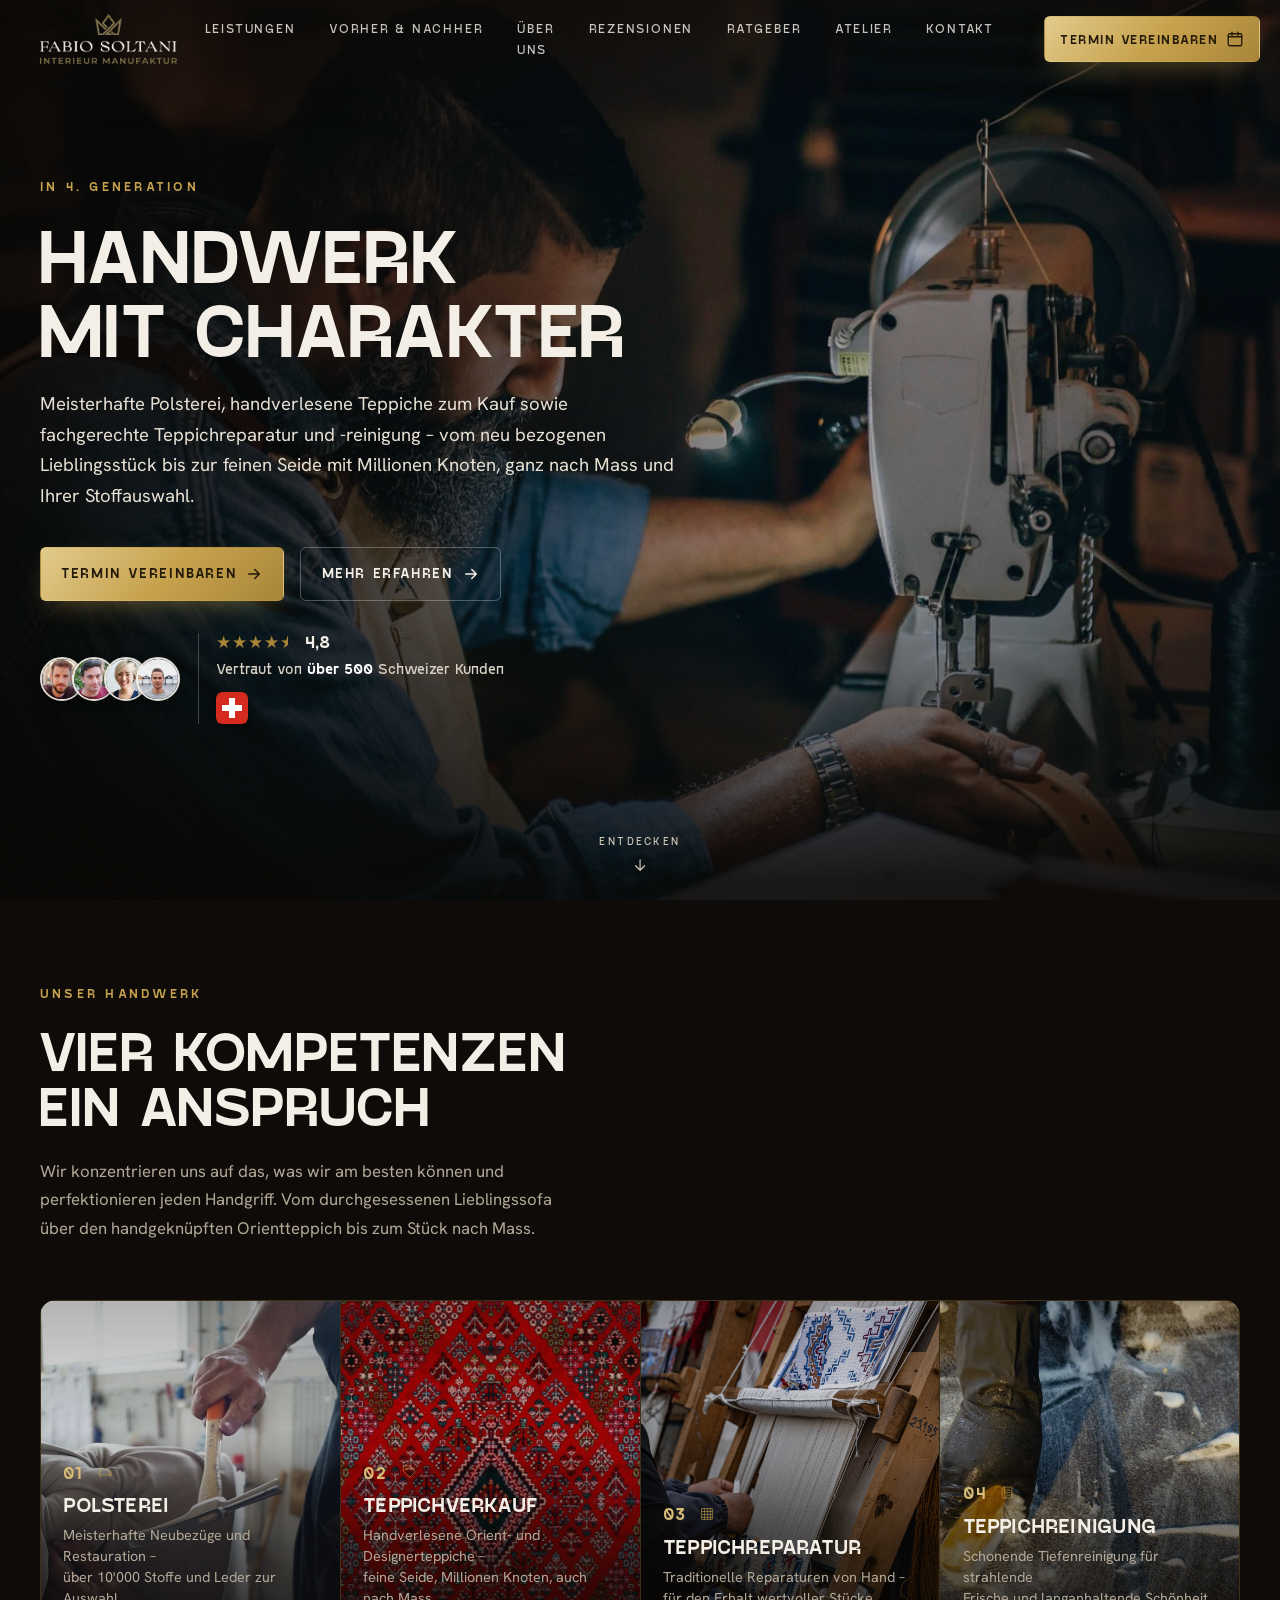
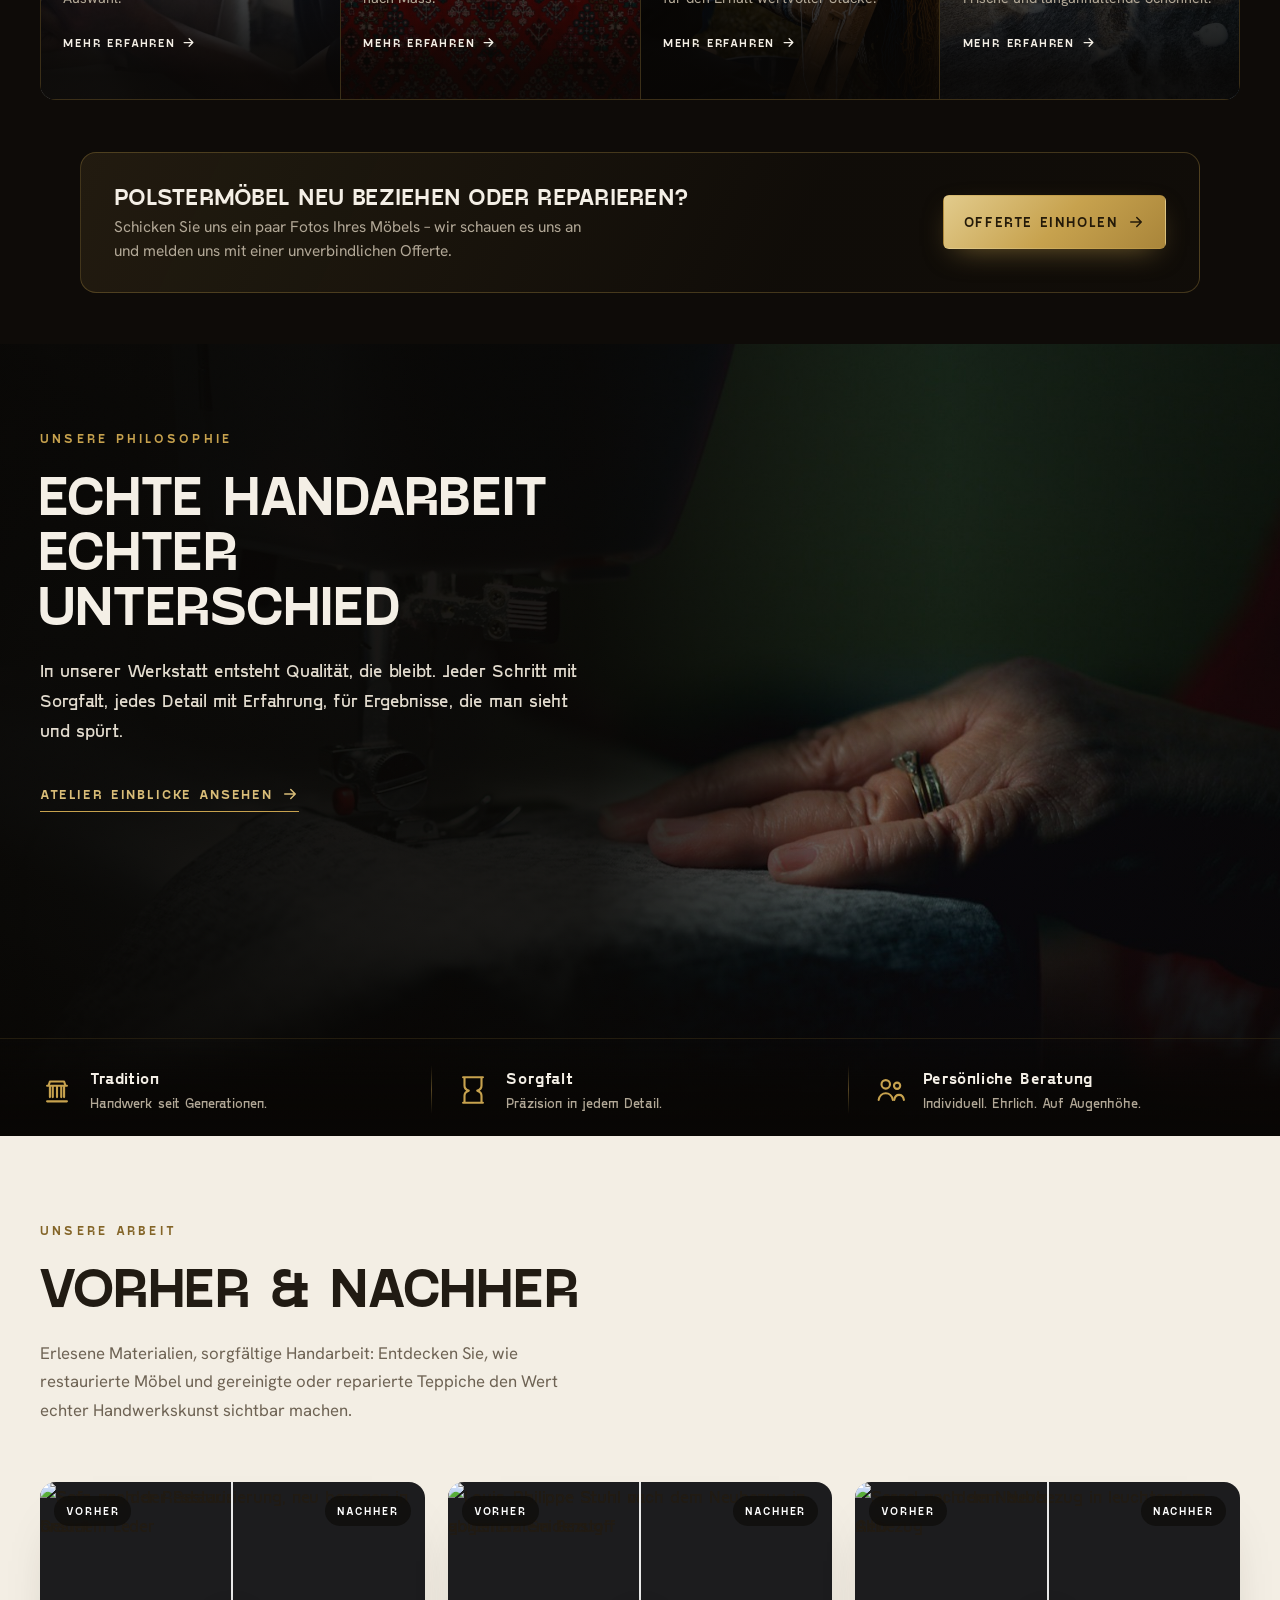
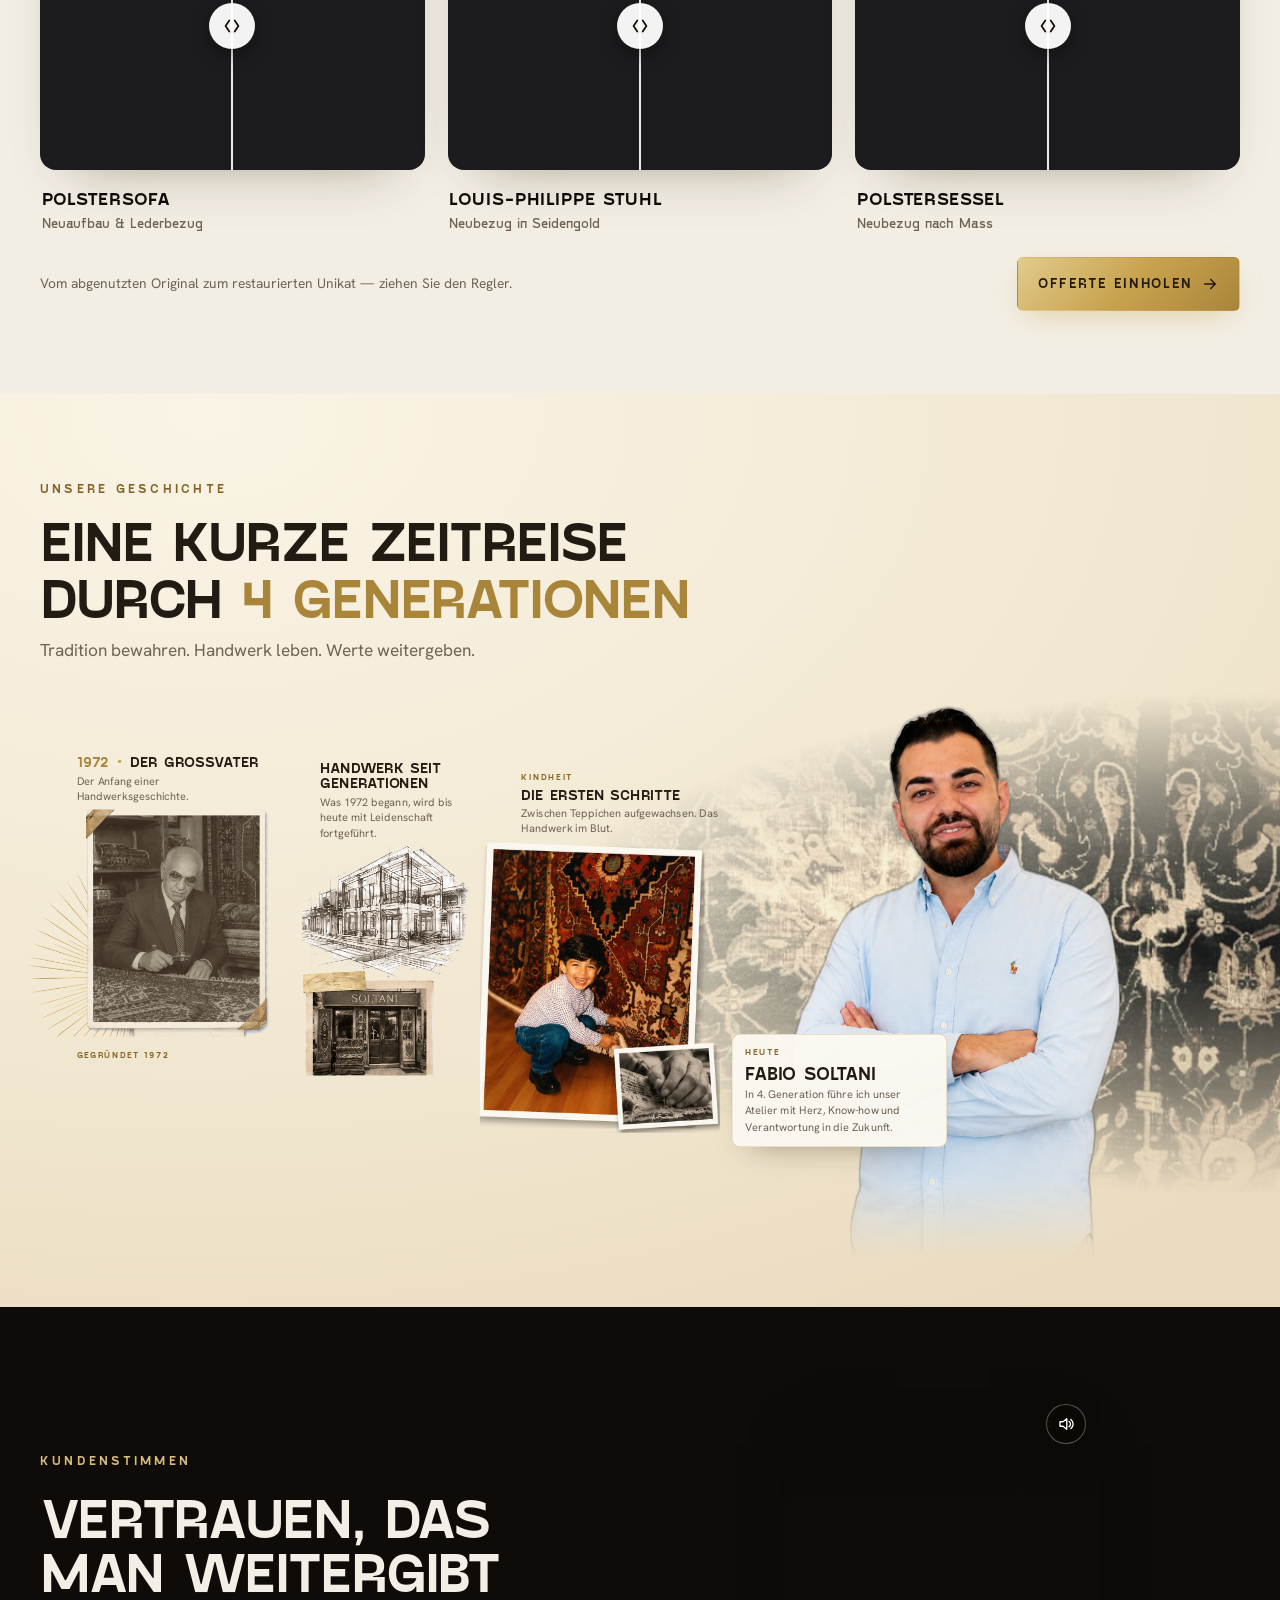
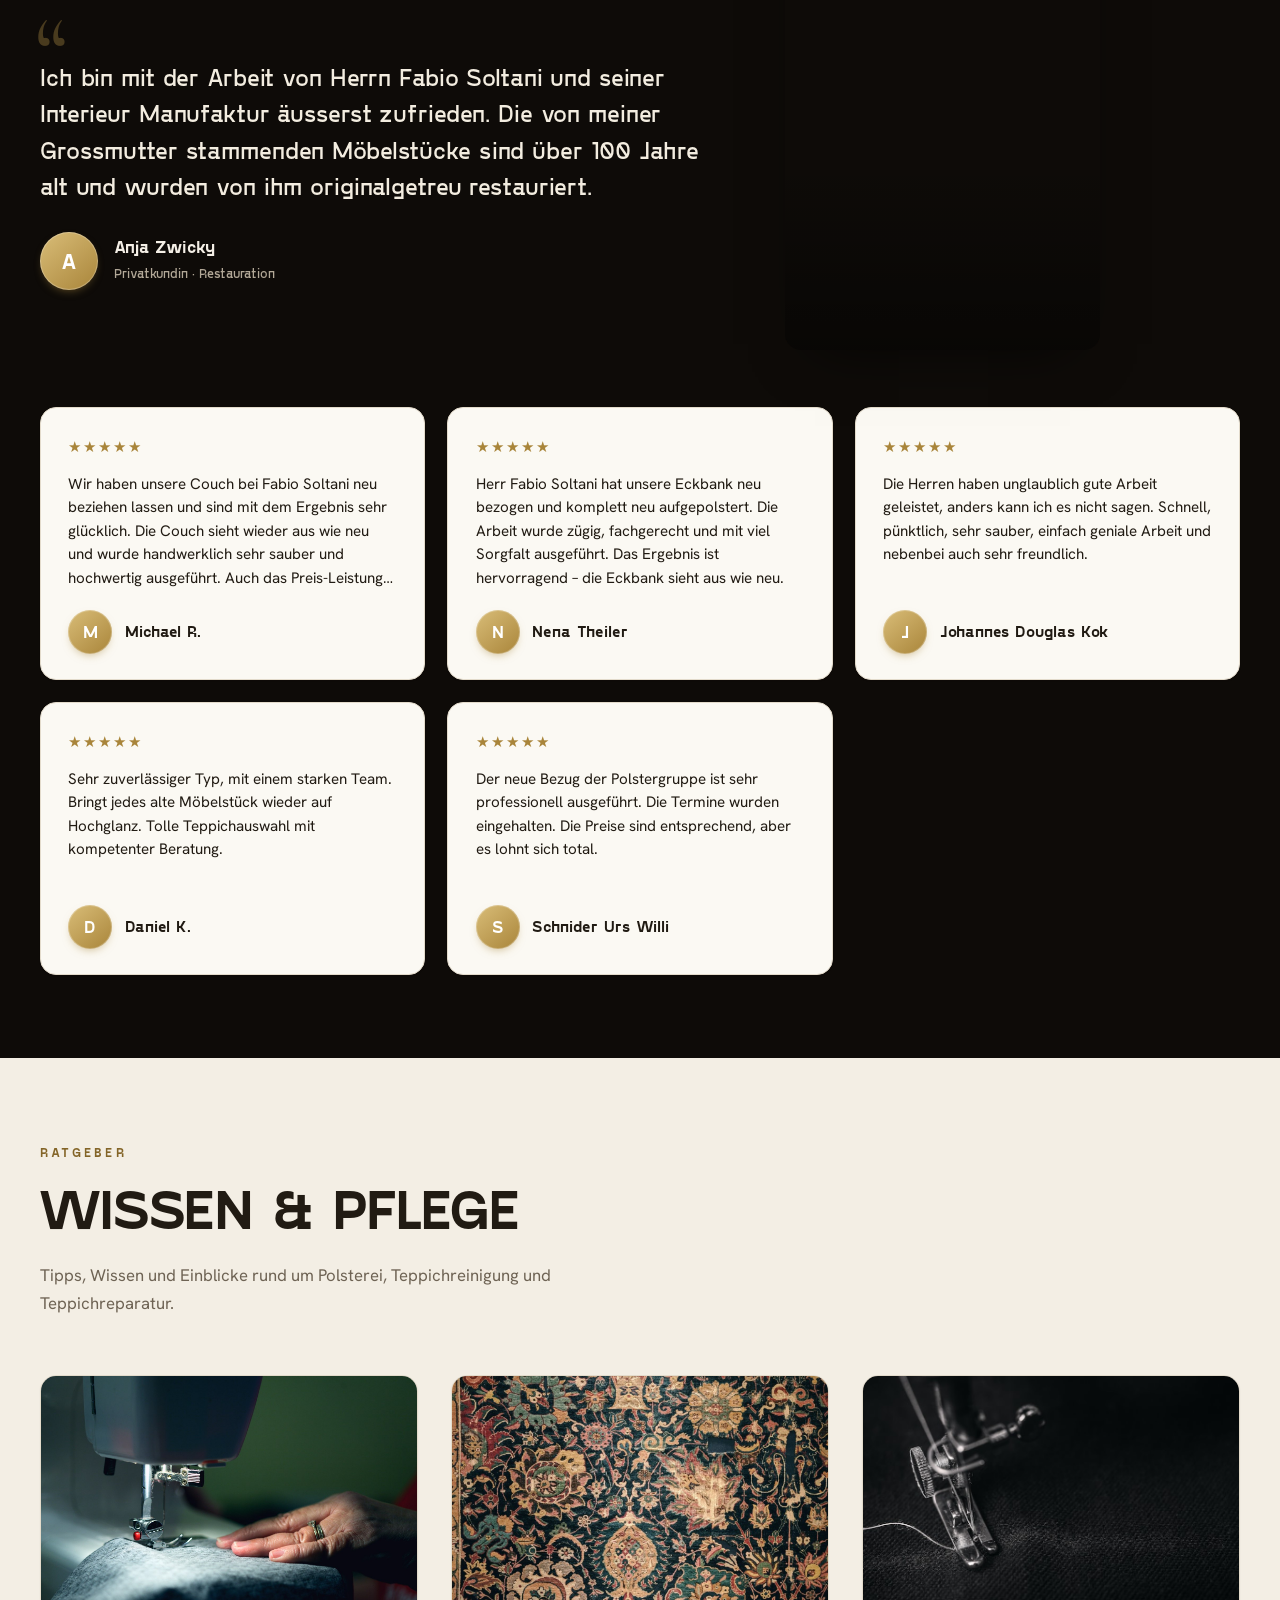
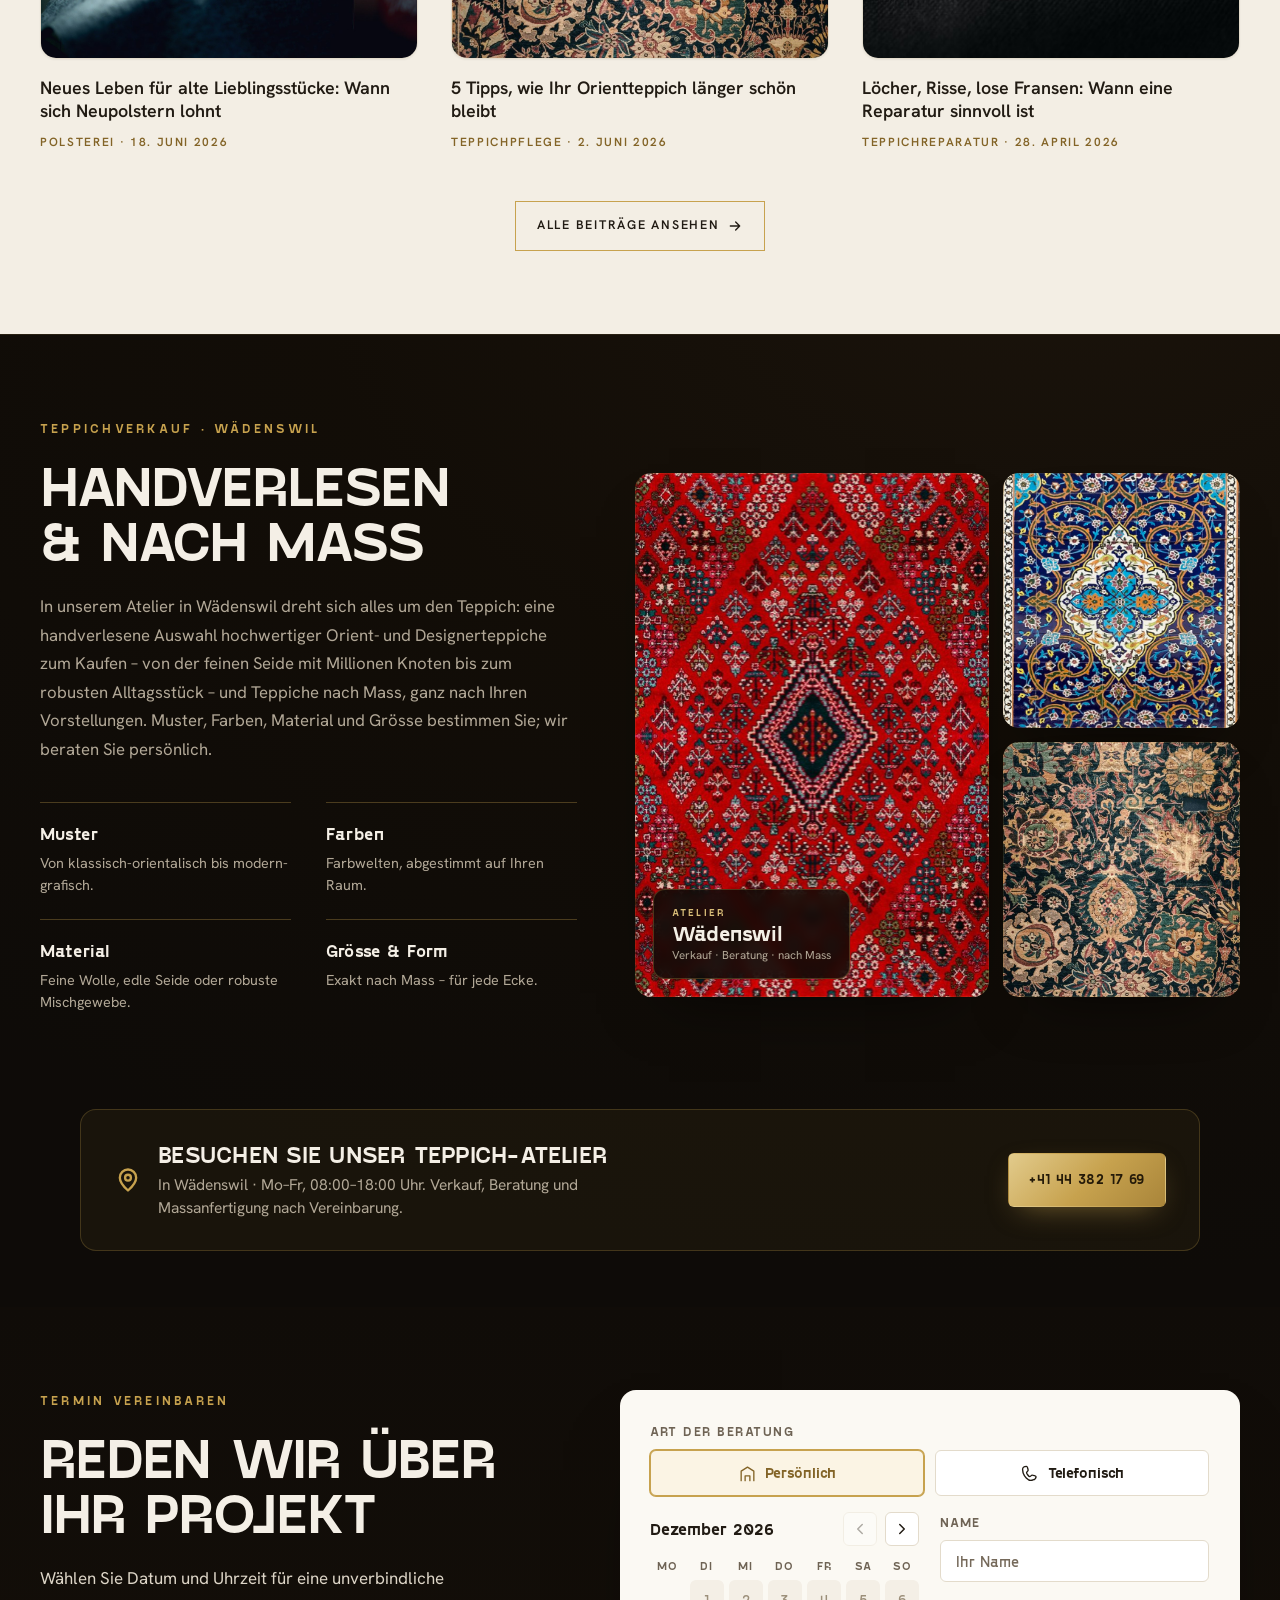
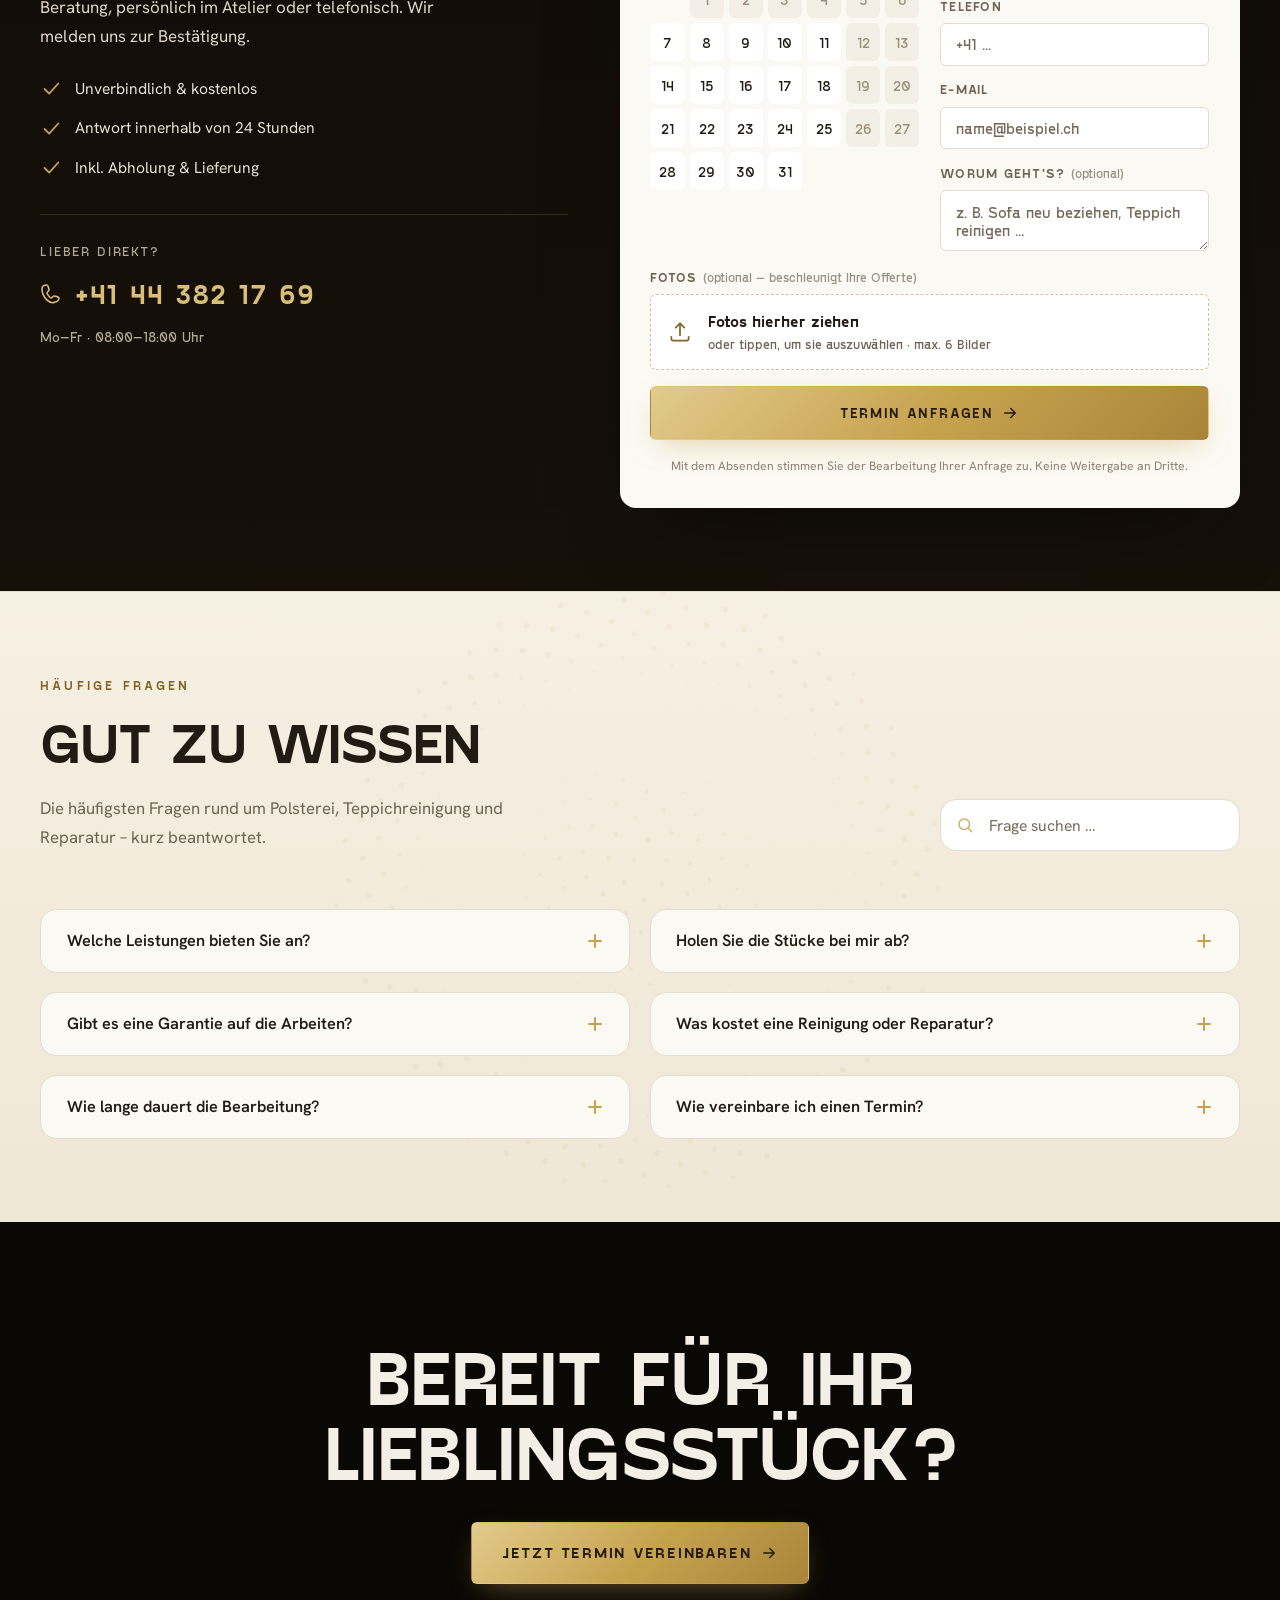
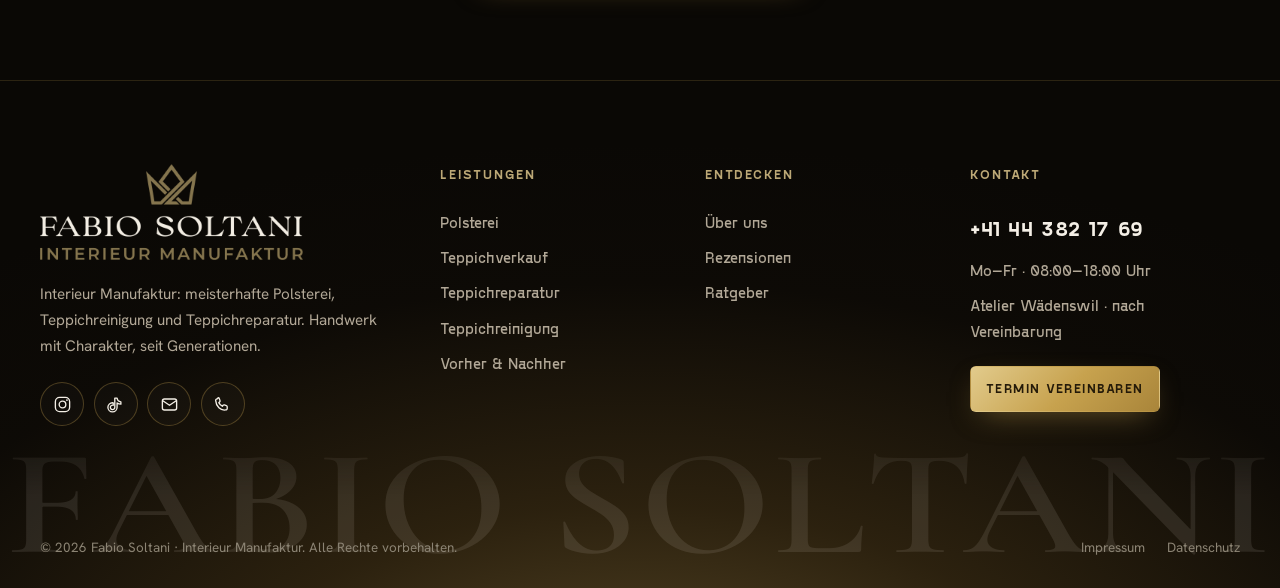
==== index.html @ 079c7f3c "Update index.html" ====
<!doctype html>
<html lang="de">
<head>
<script>document.documentElement.classList.add('js');</script>
<meta charset="utf-8">
<meta name="viewport" content="width=device-width, initial-scale=1">
<title>Fabio Soltani – Polsterei, Teppichreinigung & Teppichreparatur</title>
<meta name="description" content="Fabio Soltani – meisterhaftes Handwerk seit Generationen. Polsterei, Teppichreinigung und Teppichreparatur mit Abhol- & Bringservice und bis zu 10 Jahren Garantie. Jetzt persönliche oder telefonische Beratung vereinbaren.">
<meta name="theme-color" content="#0E0B08">
<!-- TODO: Domain bestätigen, falls nicht fabiosoltani.ch -->
<link rel="canonical" href="https://fabiosoltani.ch/">
<meta name="robots" content="index,follow">

<!-- Open Graph -->
<meta property="og:type" content="website">
<meta property="og:title" content="Fabio Soltani – Handwerk mit Charakter">
<meta property="og:description" content="Polsterei · Teppichreinigung · Teppichreparatur. Persönliche Beratung, Abhol- & Bringservice, bis zu 10 Jahre Garantie.">
<meta property="og:url" content="https://fabiosoltani.ch/">
<meta property="og:locale" content="de_CH">
<meta property="og:image" content="https://fabiosoltani.ch/assets/img/atelier-hero.jpg">
<meta property="og:image:alt" content="Fabio Soltani im Atelier – Polsterei und Teppichhandwerk">
<meta name="twitter:card" content="summary_large_image">
<meta name="twitter:title" content="Fabio Soltani – Handwerk mit Charakter">
<meta name="twitter:description" content="Polsterei · Teppichreinigung · Teppichreparatur. Persönliche Beratung, Abhol- & Bringservice, bis zu 10 Jahre Garantie.">
<meta name="twitter:image" content="https://fabiosoltani.ch/assets/img/atelier-hero.jpg">

<link rel="icon" href="data:image/svg+xml,%3Csvg xmlns='http://www.w3.org/2000/svg' viewBox='0 0 32 32'%3E%3Cpath d='M4 24h24l-2 4H6z' fill='%23C7A24E'/%3E%3Cpath d='M3 8l6 6 7-9 7 9 6-6-3 14H6z' fill='none' stroke='%23C7A24E' stroke-width='2.2' stroke-linejoin='round'/%3E%3C/svg%3E">

<link rel="preload" as="image" href="assets/img/atelier-hero.jpg" fetchpriority="high">
<link rel="preload" as="font" type="font/woff" href="assets/fonts/GoshaSans-Bold.woff" crossorigin>
<link rel="preconnect" href="https://fonts.googleapis.com">
<link rel="preconnect" href="https://fonts.gstatic.com" crossorigin>
<link rel="stylesheet" href="styles.css?v=174">
<link rel="preconnect" href="https://api.fontshare.com" crossorigin>
<link href="https://fonts.googleapis.com/css2?family=Allura&family=Cormorant+Garamond:ital,wght@0,500;0,600;0,700;1,500&family=Hanken+Grotesk:wght@400;500;600;700&display=swap" rel="stylesheet">


<!-- Local SEO (Adresse/Domain vom Inhaber bestätigen) -->
<script type="application/ld+json">
{
  "@context": "https://schema.org",
  "@type": "HomeAndConstructionBusiness",
  "name": "Fabio Soltani – Interieur Manufaktur",
  "description": "Meisterhafte Polsterei, Teppichreinigung und Teppichreparatur. Persönliche Beratung, Abhol- & Bringservice, bis zu 10 Jahre Garantie.",
  "url": "https://fabiosoltani.ch/",
  "telephone": "+41443821769",
  "image": "https://fabiosoltani.ch/assets/img/atelier-hero.jpg",
  "priceRange": "$$",
  "areaServed": "Schweiz",
  "address": {
    "@type": "PostalAddress",
    "addressLocality": "Wädenswil",
    "postalCode": "8820",
    "addressCountry": "CH"
  },
  "openingHoursSpecification": [{
    "@type": "OpeningHoursSpecification",
    "dayOfWeek": ["Monday","Tuesday","Wednesday","Thursday","Friday"],
    "opens": "08:00",
    "closes": "18:00"
  }],
  "sameAs": [
    "https://www.instagram.com/fabiosoltani_interieur/",
    "https://www.tiktok.com/@fabiosoltani_inte"
  ]
}
</script>
</head>
<body>

<a class="skip-link" href="#leistungen">Zum Inhalt springen</a>

<!-- ================= HEADER ================= -->
<header class="site-header" id="top">
  <div class="container header-inner">
    <a class="brand" href="#top">
      <img class="brand-logo" src="assets/img/logo-light.png" alt="Fabio Soltani – Interieur Manufaktur" width="280" height="102">
    </a>

    <nav class="main-nav" aria-label="Hauptnavigation">
      <a href="#leistungen">Leistungen</a>
      <a href="#vergleich">Vorher&nbsp;&amp;&nbsp;Nachher</a>
      <a href="#geschichte">Über uns</a>
      <a href="#rezensionen">Rezensionen</a>
      <a href="#ratgeber">Ratgeber</a>
      <a href="#atelier">Atelier</a>
      <a href="#kontakt">Kontakt</a>
    </nav>

    <div class="header-actions">
      <a class="btn btn-gold btn-sm header-cta" href="#termin">
        Termin vereinbaren
        <svg viewBox="0 0 24 24" aria-hidden="true" class="ico-cal"><rect x="3" y="5" width="18" height="16" rx="2"/><path d="M3 9h18M8 3v4M16 3v4"/></svg>
      </a>
      <button class="nav-toggle" aria-label="Menü öffnen" aria-expanded="false" aria-controls="mobile-menu">
        <span></span><span></span><span></span>
      </button>
    </div>
  </div>
</header>

<!-- Mobile menu -->
<div class="mobile-menu" id="mobile-menu" hidden>
  <nav aria-label="Mobile Navigation">
    <a href="#leistungen">Leistungen</a>
    <a href="#vergleich">Vorher &amp; Nachher</a>
    <a href="#geschichte">Über uns</a>
    <a href="#rezensionen">Rezensionen</a>
    <a href="#ratgeber">Ratgeber</a>
    <a href="#atelier">Atelier · Teppichverkauf</a>
    <a href="#kontakt">Kontakt</a>
    <a class="btn btn-gold" href="#termin">Termin vereinbaren</a>
    <a class="mobile-call" href="tel:+41443821769">Oder anrufen: +41&nbsp;44&nbsp;382&nbsp;17&nbsp;69</a>
  </nav>
</div>

<main>

<!-- ================= HERO ================= -->
<section class="hero" id="start">
  <div class="media" data-media>
    <div class="media-fallback" style="background-image:url('assets/img/atelier-hero.jpg')"></div>
    <video class="media-video" data-video-key="hero" autoplay muted loop playsinline preload="none" poster="assets/img/atelier-hero.jpg" aria-hidden="true"></video>
    <div class="media-scrim hero-scrim"></div>
    <div class="media-grain"></div>
  </div>

  <div class="container hero-inner">
    <div class="hero-copy">
      <p class="eyebrow">In 4. Generation</p>
      <h1 class="display hero-title">Handwerk<br>mit Charakter</h1>
      <p class="hero-lead">
        Meisterhafte Polsterei, handverlesene Teppiche zum Kauf sowie fachgerechte
        Teppichreparatur und -reinigung – vom neu bezogenen Lieblingsstück bis zur
        feinen Seide mit Millionen Knoten, ganz nach Mass und Ihrer Stoffauswahl.
      </p>
      <div class="hero-cta">
        <a class="btn btn-gold" href="#termin">Termin vereinbaren
          <svg viewBox="0 0 24 24" class="ico-arrow" aria-hidden="true"><path d="M5 12h14M13 6l6 6-6 6"/></svg>
        </a>
        <a class="btn btn-ghost" href="#leistungen">Mehr erfahren
          <svg viewBox="0 0 24 24" class="ico-arrow" aria-hidden="true"><path d="M5 12h14M13 6l6 6-6 6"/></svg>
        </a>
      </div>

      <div class="hero-proof">
        <div class="proof-avatars">
          <img src="assets/img/av1.jpg" alt="" width="44" height="44">
          <img src="assets/img/av5.jpg" alt="" width="44" height="44">
          <img src="assets/img/av2.jpg" alt="" width="44" height="44">
          <img src="assets/img/av3.jpg" alt="" width="44" height="44">
        </div>
        <span class="proof-div" aria-hidden="true"></span>
        <div class="proof-text">
          <div class="proof-stars" aria-label="Bewertung 4,8 von 5,0"><span class="starbar" aria-hidden="true">★★★★★</span> <strong>4,8</strong></div>
          <p class="proof-sub">Vertraut von <strong>über 500</strong> Schweizer Kunden</p>
          <svg class="swiss-cross" viewBox="0 0 32 32" role="img" aria-label="Swiss Quality"><rect width="32" height="32" rx="6" fill="#D52B1E"/><path fill="#fff" d="M13 6h6v7h7v6h-7v7h-6v-7H6v-6h7z"/></svg>
        </div>
      </div>
    </div>

  </div>

  <a class="hero-scroll" href="#leistungen" aria-label="Weiter scrollen">
    <span>Entdecken</span>
    <svg viewBox="0 0 24 24" aria-hidden="true"><path d="M12 5v14M6 13l6 6 6-6"/></svg>
  </a>
</section>

<!-- ================= LEISTUNGEN ================= -->
<section class="section-dark svc" id="leistungen">
  <div class="container svc-head reveal">
    <p class="eyebrow">Unser Handwerk</p>
    <h2 class="display heading-light">Vier Kompetenzen<br>Ein Anspruch</h2>
    <p class="section-intro">
      Wir konzentrieren uns auf das, was wir am besten können und perfektionieren
      jeden Handgriff. Vom durchgesessenen Lieblingssofa über den handgeknüpften
      Orientteppich bis zum Stück nach Mass.
    </p>
  </div>

  <!-- data-clip = kurze Vorschau, wird erst beim Hover geladen -->
  <div class="svc-row">
    <a class="svc-card reveal" href="#vergleich" data-clip="https://d2ol7oe51mr4n9.cloudfront.net/user_3GmVWMu8qfChuhpbZAAwbcBzJN9/8afaf9c8-1174-410d-bbe1-9dca5c4788d2.mp4">
      <div class="svc-media">
        <img src="assets/img/work-polsterei.jpg" alt="Polsterer bei der Arbeit an einem Sofa" loading="lazy" decoding="async">
        <span class="svc-scrim" aria-hidden="true"></span>
      </div>
      <div class="svc-preview" aria-hidden="true">
        <span class="svc-pv-label">Vorschau</span>
        <span class="svc-pv-time">0:00</span>
      </div>
      <div class="svc-body">
        <p class="svc-kicker"><span class="svc-num">01</span>
          <svg class="svc-ico" viewBox="0 0 48 48" aria-hidden="true"><path d="M12 22c0-3 1-5 4-5h16c3 0 4 2 4 5v9H12z"/><path d="M12 22c-2.4 0-4 1.6-4 4v4h4M36 22c2.4 0 4 1.6 4 4v4h-4M13 31v4M35 31v4"/></svg>
        </p>
        <h3 class="svc-title">Polsterei</h3>
        <p class="svc-text">Meisterhafte Neubezüge und Restauration –<br>über 10'000 Stoffe und Leder zur Auswahl.</p>
        <span class="svc-more">Mehr erfahren
          <svg viewBox="0 0 24 24" class="ico-arrow" aria-hidden="true"><path d="M5 12h14M13 6l6 6-6 6"/></svg></span>
        <span class="svc-bar" aria-hidden="true"><i></i></span>
      </div>
    </a>

    <a class="svc-card reveal" href="#atelier" data-clip="https://d2ol7oe51mr4n9.cloudfront.net/user_3GmVWMu8qfChuhpbZAAwbcBzJN9/f9d6b893-99cd-429a-9a6b-b5003ed1e0fa.mp4">
      <div class="svc-media">
        <img src="assets/img/rug-red.jpg" alt="Handgeknüpfter Orientteppich im Atelier" loading="lazy" decoding="async">
        <span class="svc-scrim" aria-hidden="true"></span>
      </div>
      <div class="svc-preview" aria-hidden="true">
        <span class="svc-pv-label">Vorschau</span>
        <span class="svc-pv-time">0:00</span>
      </div>
      <div class="svc-body">
        <p class="svc-kicker"><span class="svc-num">02</span>
          <svg class="svc-ico" viewBox="0 0 48 48" aria-hidden="true"><path d="M26 9H15a2 2 0 0 0-2 2v11l15 15 13-13z"/><circle cx="20" cy="17" r="2.2"/></svg>
        </p>
        <h3 class="svc-title">Teppichverkauf</h3>
        <p class="svc-text">Handverlesene Orient- und Designerteppiche –<br>feine Seide, Millionen Knoten, auch nach Mass.</p>
        <span class="svc-more">Mehr erfahren
          <svg viewBox="0 0 24 24" class="ico-arrow" aria-hidden="true"><path d="M5 12h14M13 6l6 6-6 6"/></svg></span>
        <span class="svc-bar" aria-hidden="true"><i></i></span>
      </div>
    </a>

    <a class="svc-card reveal" href="#vergleich" data-clip="https://d2ol7oe51mr4n9.cloudfront.net/user_3GmVWMu8qfChuhpbZAAwbcBzJN9/ec5f5f03-40bf-4d19-b943-329ae37bec58.mp4">
      <div class="svc-media">
        <img src="assets/img/work-reparatur.jpg" alt="Handarbeit an einem Teppich auf dem Webstuhl" loading="lazy" decoding="async">
        <span class="svc-scrim" aria-hidden="true"></span>
      </div>
      <div class="svc-preview" aria-hidden="true">
        <span class="svc-pv-label">Vorschau</span>
        <span class="svc-pv-time">0:00</span>
      </div>
      <div class="svc-body">
        <p class="svc-kicker"><span class="svc-num">03</span>
          <svg class="svc-ico" viewBox="0 0 48 48" aria-hidden="true"><rect x="11" y="11" width="26" height="26" rx="1"/><path d="M11 18h26M11 25h26M11 32h26M18 11v26M25 11v26M32 11v26"/></svg>
        </p>
        <h3 class="svc-title">Teppichreparatur</h3>
        <p class="svc-text">Traditionelle Reparaturen von Hand –<br>für den Erhalt wertvoller Stücke.</p>
        <span class="svc-more">Mehr erfahren
          <svg viewBox="0 0 24 24" class="ico-arrow" aria-hidden="true"><path d="M5 12h14M13 6l6 6-6 6"/></svg></span>
        <span class="svc-bar" aria-hidden="true"><i></i></span>
      </div>
    </a>

    <a class="svc-card reveal" href="#vergleich" data-clip="https://d2ol7oe51mr4n9.cloudfront.net/user_3GmVWMu8qfChuhpbZAAwbcBzJN9/7356c1a8-be42-4bc3-9310-7d92b29665ce.mp4">
      <div class="svc-media">
        <img src="assets/img/work-reinigung.jpg" alt="Teppich wird mit Bürste und Schaum gereinigt" loading="lazy" decoding="async">
        <span class="svc-scrim" aria-hidden="true"></span>
      </div>
      <div class="svc-preview" aria-hidden="true">
        <span class="svc-pv-label">Vorschau</span>
        <span class="svc-pv-time">0:00</span>
      </div>
      <div class="svc-body">
        <p class="svc-kicker"><span class="svc-num">04</span>
          <svg class="svc-ico" viewBox="0 0 48 48" aria-hidden="true"><path d="M16 10h18l-2 26H18z"/><path d="M16 10c-3.3 0-6 2.7-6 6v18c0 1.1.9 2 2 2h6"/><path d="M22 17h6M21 23h8M22 29h6"/></svg>
        </p>
        <h3 class="svc-title">Teppichreinigung</h3>
        <p class="svc-text">Schonende Tiefenreinigung für strahlende<br>Frische und langanhaltende Schönheit.</p>
        <span class="svc-more">Mehr erfahren
          <svg viewBox="0 0 24 24" class="ico-arrow" aria-hidden="true"><path d="M5 12h14M13 6l6 6-6 6"/></svg></span>
        <span class="svc-bar" aria-hidden="true"><i></i></span>
      </div>
    </a>
  </div>

  <div class="container svc-cta reveal">
    <div class="svc-cta-in">
      <div class="svc-cta-txt">
        <h3>Polstermöbel neu beziehen oder reparieren?</h3>
        <p>Schicken Sie uns ein paar Fotos Ihres Möbels – wir schauen es uns an und melden uns mit einer unverbindlichen Offerte.</p>
      </div>
      <a class="btn btn-gold" href="#termin" data-jump="fotos">Offerte einholen
        <svg viewBox="0 0 24 24" class="ico-arrow" aria-hidden="true"><path d="M5 12h14M13 6l6 6-6 6"/></svg>
      </a>
    </div>
  </div>

</section>

<!-- ================= PHILOSOPHIE (Video #2) ================= -->
<section class="section-dark philosophy" id="philosophie">
  <div class="media" data-media>
    <div class="media-fallback media-fallback-right" style="background-image:url('assets/img/handarbeit.jpg')"></div>
    <video class="media-video" data-video-key="philosophie" autoplay muted loop playsinline preload="none" poster="assets/img/handarbeit.jpg" aria-hidden="true"></video>
    <div class="media-scrim philo-scrim"></div>
    <div class="media-grain"></div>
  </div>

  <div class="container philo-inner">
    <div class="philo-copy reveal">
      <p class="eyebrow">Unsere Philosophie</p>
      <h2 class="display heading-light">Echte Handarbeit<br>Echter Unterschied</h2>
      <p class="philo-lead">
        In unserer Werkstatt entsteht Qualität, die bleibt. Jeder Schritt mit Sorgfalt,
        jedes Detail mit Erfahrung, für Ergebnisse, die man sieht und spürt.
      </p>
      <a class="link-underline" href="#vergleich">Atelier Einblicke ansehen
        <svg viewBox="0 0 24 24" class="ico-arrow" aria-hidden="true"><path d="M5 12h14M13 6l6 6-6 6"/></svg></a>
    </div>
  </div>

  <div class="philo-pillars">
    <div class="container pillar-inner">
      <div class="pillar">
        <svg class="ico" viewBox="0 0 24 24" aria-hidden="true"><path d="M5 9h14M6 9l1-3h10l1 3M7 9v8M17 9v8M5 20h14M9 9v8M12 9v8M15 9v8"/></svg>
        <div><strong>Tradition</strong><span>Handwerk seit Generationen.</span></div>
      </div>
      <span class="trust-div" aria-hidden="true"></span>
      <div class="pillar">
        <svg class="ico" viewBox="0 0 24 24" aria-hidden="true"><path d="M6 3v6c0 2 1.5 3 3 3.5M18 3v6c0 2-1.5 3-3 3.5M9 12.5c-1.5.5-3 1.5-3 3.5v5M15 12.5c1.5.5 3 1.5 3 3.5v5M5 3h14M5 21h14"/></svg>
        <div><strong>Sorgfalt</strong><span>Präzision in jedem Detail.</span></div>
      </div>
      <span class="trust-div" aria-hidden="true"></span>
      <div class="pillar">
        <svg class="ico" viewBox="0 0 24 24" aria-hidden="true"><circle cx="9" cy="8" r="3"/><path d="M4 19c.5-3 2.7-4.7 5-4.7S13.5 16 14 19"/><circle cx="17" cy="9" r="2.2"/><path d="M15 19c.4-2.3 1.8-3.6 3.4-3.6S21.4 16.7 21.8 19"/></svg>
        <div><strong>Persönliche Beratung</strong><span>Individuell. Ehrlich. Auf Augenhöhe.</span></div>
      </div>
    </div>
  </div>
</section>

<!-- ================= VORHER & NACHHER ================= -->
<section class="section compare" id="vergleich">
  <div class="container">
    <div class="section-head reveal">
      <p class="eyebrow eyebrow-dark">Unsere Arbeit</p>
      <h2 class="display heading">Vorher &amp; Nachher</h2>
      <p class="section-intro">
        Erlesene Materialien, sorgfältige Handarbeit: Entdecken Sie, wie restaurierte
        Möbel und gereinigte oder reparierte Teppiche den Wert echter Handwerkskunst
        sichtbar machen.
      </p>
    </div>

    <div class="ba-grid">
      <figure class="ba-item reveal">
        <div class="ba" data-ba aria-label="Vergleich vorher und nachher: Polstersofa">
          <div class="ba-after"><img src="https://d2ol7oe51mr4n9.cloudfront.net/user_3GmVWMu8qfChuhpbZAAwbcBzJN9/dddae8c2-6830-42bd-8d8d-ed78ef0692f3.jpg" alt="Sofa nach der Restaurierung, neu bezogen in braunem Leder" loading="lazy" decoding="async"></div>
          <div class="ba-before"><img src="https://d2ol7oe51mr4n9.cloudfront.net/user_3GmVWMu8qfChuhpbZAAwbcBzJN9/1f1f5e2e-b99b-45fe-8e33-a05e44921024.jpg" alt="Sofa vor der Restaurierung, freigelegtes Gestell" loading="lazy" decoding="async"></div>
          <span class="ba-tag ba-tag-l">Vorher</span>
          <span class="ba-tag ba-tag-r">Nachher</span>
          <div class="ba-handle" role="slider" tabindex="0" aria-label="Vergleichsregler Polstersofa" aria-valuemin="0" aria-valuemax="100" aria-valuenow="50">
            <span class="ba-knob"><svg viewBox="0 0 24 24" aria-hidden="true"><path d="M9 6l-4 6 4 6M15 6l4 6-4 6"/></svg></span>
          </div>
        </div>
        <figcaption class="ba-cap"><strong>Polstersofa</strong>Neuaufbau &amp; Lederbezug</figcaption>
      </figure>

      <figure class="ba-item reveal">
        <div class="ba" data-ba aria-label="Vergleich vorher und nachher: Louis-Philippe Stuhl">
          <div class="ba-after"><img src="https://d2ol7oe51mr4n9.cloudfront.net/user_3GmVWMu8qfChuhpbZAAwbcBzJN9/ddd4b82c-68e3-414f-b5bd-5b422ea1f968.jpg" alt="Louis-Philippe Stuhl nach dem Neubezug in goldenem Seidenstoff" loading="lazy" decoding="async"></div>
          <div class="ba-before"><img src="https://d2ol7oe51mr4n9.cloudfront.net/user_3GmVWMu8qfChuhpbZAAwbcBzJN9/7accd7c6-cda4-47d2-aa63-67ca42474fa5.jpg" alt="Louis-Philippe Stuhl vor der Aufarbeitung mit abgenutztem Bezug" loading="lazy" decoding="async"></div>
          <span class="ba-tag ba-tag-l">Vorher</span>
          <span class="ba-tag ba-tag-r">Nachher</span>
          <div class="ba-handle" role="slider" tabindex="0" aria-label="Vergleichsregler Louis-Philippe Stuhl" aria-valuemin="0" aria-valuemax="100" aria-valuenow="50">
            <span class="ba-knob"><svg viewBox="0 0 24 24" aria-hidden="true"><path d="M9 6l-4 6 4 6M15 6l4 6-4 6"/></svg></span>
          </div>
        </div>
        <figcaption class="ba-cap"><strong>Louis-Philippe Stuhl</strong>Neubezug in Seidengold</figcaption>
      </figure>

      <figure class="ba-item reveal">
        <div class="ba" data-ba aria-label="Vergleich vorher und nachher: Polstersessel">
          <div class="ba-after"><img src="https://d2ol7oe51mr4n9.cloudfront.net/user_3GmVWMu8qfChuhpbZAAwbcBzJN9/74ba8df6-2383-4792-ba95-32e2eb3c203c.jpg" alt="Sessel nach dem Neubezug in leuchtendem Gelb" loading="lazy" decoding="async"></div>
          <div class="ba-before"><img src="https://d2ol7oe51mr4n9.cloudfront.net/user_3GmVWMu8qfChuhpbZAAwbcBzJN9/8a474930-de80-4b4b-a300-3e173fc7bcc3.jpg" alt="Sessel vor dem Neubezug mit dunklem Altbezug" loading="lazy" decoding="async"></div>
          <span class="ba-tag ba-tag-l">Vorher</span>
          <span class="ba-tag ba-tag-r">Nachher</span>
          <div class="ba-handle" role="slider" tabindex="0" aria-label="Vergleichsregler Polstersessel" aria-valuemin="0" aria-valuemax="100" aria-valuenow="50">
            <span class="ba-knob"><svg viewBox="0 0 24 24" aria-hidden="true"><path d="M9 6l-4 6 4 6M15 6l4 6-4 6"/></svg></span>
          </div>
        </div>
        <figcaption class="ba-cap"><strong>Polstersessel</strong>Neubezug nach Mass</figcaption>
      </figure>

    </div>

    <div class="compare-foot reveal">
      <p class="compare-note">Vom abgenutzten Original zum restaurierten Unikat &mdash; ziehen Sie den Regler.</p>
      <a class="btn btn-gold" href="#termin" data-jump="fotos">Offerte einholen
        <svg viewBox="0 0 24 24" class="ico-arrow" aria-hidden="true"><path d="M5 12h14M13 6l6 6-6 6"/></svg></a>
    </div>
  </div>
</section>

<!-- ================= UNSERE GESCHICHTE ================= -->
<section class="section heritage" id="geschichte">
  <div class="container ch-head-block reveal">
    <p class="eyebrow eyebrow-dark">Unsere Geschichte</p>
    <h2 class="ch-h2">Eine kurze Zeitreise<br>durch <span class="hl-gold">4 Generationen</span></h2>
    <p class="ch-h2-sub">Tradition bewahren. Handwerk leben. Werte weitergeben.</p>
  </div>
  <div class="ch-scroller">
    <div class="ch-stage">
      <!-- Die Kapiteltexte sind echter HTML-Text in den Schriften der Seite.
           Im Bild selbst ist der frueher eingebrannte Text per CSS weggeschnitten
           (--cx / --cy = Schnitt links/oben, als Faktor der sichtbaren Bildbreite). -->
      <figure class="ch-el ch-fig ch-grand reveal">
        <figcaption class="ch-cap">
          <h3 class="ch-cap-h"><span class="ch-year">1972</span><span class="ch-dot" aria-hidden="true"></span>Der Grossvater</h3>
          <p class="ch-cap-s">Der Anfang einer Handwerksgeschichte.</p>
        </figcaption>
        <span class="ch-cut ch-cut-grand"><img src="assets/img/heritage/grand.webp" alt="Der Grossvater prüft 1972 einen Orientteppich mit der Lupe" loading="lazy" decoding="async"></span>
        <p class="ch-note">Gegründet 1972</p>
      </figure>

      <figure class="ch-el ch-fig ch-handwerk reveal">
        <figcaption class="ch-cap">
          <h3 class="ch-cap-h">Handwerk seit<br>Generationen</h3>
          <p class="ch-cap-s">Was 1972 begann, wird bis heute mit Leidenschaft fortgeführt.</p>
        </figcaption>
        <span class="ch-cut"><img src="assets/img/heritage/handwerk.webp" alt="Zeichnung des Ateliergebäudes und historische Aufnahme des Ladens Soltani" loading="lazy" decoding="async"></span>
      </figure>

      <figure class="ch-el ch-fig ch-kind reveal">
        <figcaption class="ch-cap">
          <span class="ch-eb">Kindheit</span>
          <h3 class="ch-cap-h">Die ersten Schritte</h3>
          <p class="ch-cap-s">Zwischen Teppichen aufgewachsen. Das Handwerk im Blut.</p>
        </figcaption>
        <span class="ch-cut"><img src="assets/img/heritage/kind.webp" alt="Fabio Soltani als Kind vor einem Orientteppich" loading="lazy" decoding="async"></span>
      </figure>

      <img class="ch-el ch-fabio" src="assets/img/heritage/fabio.webp" alt="Fabio Soltani in seinem Atelier" loading="lazy" decoding="async">
      <div class="ch-el ch-today">
        <span class="ch-today-eb">Heute</span>
        <h3 class="ch-today-name">Fabio Soltani</h3>
        <p class="ch-today-text">In 4. Generation führe ich unser Atelier mit Herz, Know-how und Verantwortung in die Zukunft.</p>
      </div>
    </div>
  </div>
</section>

<!-- ================= REZENSIONEN ================= -->
<section class="section reviews-light" id="rezensionen">
  <div class="container">
    <div class="rv-top reveal">
      <div class="rv-top-main">
        <div class="reviews-head">
      <div class="reviews-headline">
        <p class="eyebrow eyebrow-dark">Kundenstimmen</p>
        <h2 class="display heading">Vertrauen, das<br>man weitergibt</h2>
      </div>
    </div>

    <!-- Grosses Zitat oben (staerkste Rezension). Avatare = Monogramme bis echte
         Profilfotos (mit Einverstaendnis) vorliegen. "Daniel K." nutzte ein Pseudonym. -->
        <figure class="rv-featured">
      <span class="rv-qmark" aria-hidden="true">&#8220;</span>
      <div class="rv-featured-body">
        <blockquote>Ich bin mit der Arbeit von Herrn Fabio Soltani und seiner Interieur Manufaktur äusserst zufrieden. Die von meiner Grossmutter stammenden Möbelstücke sind über 100 Jahre alt und wurden von ihm originalgetreu restauriert.</blockquote>
        <figcaption><span class="rv-ava rv-ava-lg" aria-hidden="true">A</span><span class="rv-who"><strong>Anja Zwicky</strong><span>Privatkundin · Restauration</span></span></figcaption>
      </div>
        </figure>
      </div>
      <div class="rv-clip">
        <video class="rv-clip-video" loop playsinline preload="metadata">
          <source src="https://d2ol7oe51mr4n9.cloudfront.net/user_3GmVWMu8qfChuhpbZAAwbcBzJN9/ce85cd44-0ef6-4eee-9763-680cf08d24f9.mp4" type="video/mp4">
        </video>
        <span class="rv-clip-scrim" aria-hidden="true"></span>
        <button class="rv-mute" type="button" aria-label="Ton ein- oder ausschalten">
          <svg class="ico-on" viewBox="0 0 24 24" aria-hidden="true"><path d="M4 9v6h4l5 4V5L8 9H4z"/><path d="M16 8.5a4 4 0 0 1 0 7"/><path d="M18.5 6a7.5 7.5 0 0 1 0 12"/></svg>
          <svg class="ico-off" viewBox="0 0 24 24" aria-hidden="true"><path d="M4 9v6h4l5 4V5L8 9H4z"/><path d="M17 9.5l5 5M22 9.5l-5 5"/></svg>
        </button>
      </div>
    </div>

    <div class="review-grid">
      <figure class="review-card reveal">
        <div class="stars" aria-label="5 von 5 Sternen">★★★★★</div>
        <blockquote>Wir haben unsere Couch bei Fabio Soltani neu beziehen lassen und sind mit dem Ergebnis sehr glücklich. Die Couch sieht wieder aus wie neu und wurde handwerklich sehr sauber und hochwertig ausgeführt. Auch das Preis-Leistungs-Verhältnis stimmt absolut.</blockquote>
        <figcaption><span class="rv-ava" aria-hidden="true">M</span><span class="rv-who"><strong>Michael R.</strong></span></figcaption>
      </figure>
      <figure class="review-card reveal">
        <div class="stars" aria-label="5 von 5 Sternen">★★★★★</div>
        <blockquote>Herr Fabio Soltani hat unsere Eckbank neu bezogen und komplett neu aufgepolstert. Die Arbeit wurde zügig, fachgerecht und mit viel Sorgfalt ausgeführt. Das Ergebnis ist hervorragend – die Eckbank sieht aus wie neu.</blockquote>
        <figcaption><span class="rv-ava" aria-hidden="true">N</span><span class="rv-who"><strong>Nena Theiler</strong></span></figcaption>
      </figure>
      <figure class="review-card reveal">
        <div class="stars" aria-label="5 von 5 Sternen">★★★★★</div>
        <blockquote>Die Herren haben unglaublich gute Arbeit geleistet, anders kann ich es nicht sagen. Schnell, pünktlich, sehr sauber, einfach geniale Arbeit und nebenbei auch sehr freundlich.</blockquote>
        <figcaption><span class="rv-ava" aria-hidden="true">J</span><span class="rv-who"><strong>Johannes Douglas Kok</strong></span></figcaption>
      </figure>
      <figure class="review-card reveal">
        <div class="stars" aria-label="5 von 5 Sternen">★★★★★</div>
        <blockquote>Sehr zuverlässiger Typ, mit einem starken Team. Bringt jedes alte Möbelstück wieder auf Hochglanz. Tolle Teppichauswahl mit kompetenter Beratung.</blockquote>
        <figcaption><span class="rv-ava" aria-hidden="true">D</span><span class="rv-who"><strong>Daniel K.</strong></span></figcaption>
      </figure>
      <figure class="review-card reveal">
        <div class="stars" aria-label="5 von 5 Sternen">★★★★★</div>
        <blockquote>Der neue Bezug der Polstergruppe ist sehr professionell ausgeführt. Die Termine wurden eingehalten. Die Preise sind entsprechend, aber es lohnt sich total.</blockquote>
        <figcaption><span class="rv-ava" aria-hidden="true">S</span><span class="rv-who"><strong>Schnider Urs Willi</strong></span></figcaption>
      </figure>
    </div>
  </div>
  <script>(function(){var c=document.querySelector('#rezensionen .rv-clip');if(!c)return;var v=c.querySelector('video'),m=c.querySelector('.rv-mute');var hov=window.matchMedia&&window.matchMedia('(hover:hover) and (pointer:fine)').matches;var userMuted=false,unlocked=false;function paint(){c.classList.toggle('is-muted',v.muted);}function unlock(){if(unlocked)return;unlocked=true;v.muted=false;var p=v.play();try{v.pause();v.currentTime=0;}catch(e){}if(p&&p.catch)p.catch(function(){});['pointerdown','keydown','touchstart'].forEach(function(ev){document.removeEventListener(ev,unlock,true);});}['pointerdown','keydown','touchstart'].forEach(function(ev){document.addEventListener(ev,unlock,true);});if(hov){c.addEventListener('mouseenter',function(){c.classList.add('playing');v.muted=userMuted;var p=v.play();if(p&&p.catch)p.catch(function(){v.muted=true;v.play().catch(function(){});paint();});paint();});c.addEventListener('mouseleave',function(){c.classList.remove('playing');v.pause();try{v.currentTime=0;}catch(e){}});}else{v.setAttribute('controls','');}m.addEventListener('click',function(e){e.preventDefault();e.stopPropagation();v.muted=!v.muted;userMuted=v.muted;if(!v.muted){v.play().catch(function(){});}paint();});})();</script>
</section>

<!-- ================= RATGEBER / BLOG ================= -->
<section class="section blog" id="ratgeber">
  <div class="container">
    <div class="section-head reveal">
      <p class="eyebrow eyebrow-dark">Ratgeber</p>
      <h2 class="display heading">Wissen &amp; Pflege</h2>
      <p class="section-intro">Tipps, Wissen und Einblicke rund um Polsterei, Teppichreinigung und Teppichreparatur.</p>
    </div>

    <div class="mag-grid">
      <a class="mag-card reveal" href="#">
        <figure class="mag-figure"><img src="assets/img/handarbeit.jpg" alt="Neu gepolstertes Lieblingsstück im Atelier" loading="lazy" decoding="async"></figure>
        <h3 class="mag-title"><span>Neues Leben für alte Lieblingsstücke: Wann sich Neupolstern lohnt</span></h3>
        <p class="mag-cat">Polsterei · 18. Juni 2026</p>
      </a>
      <a class="mag-card reveal" href="#">
        <figure class="mag-figure"><img src="assets/img/rug-clean.jpg" alt="Gepflegter Orientteppich" loading="lazy" decoding="async"></figure>
        <h3 class="mag-title"><span>5 Tipps, wie Ihr Orientteppich länger schön bleibt</span></h3>
        <p class="mag-cat">Teppichpflege · 2. Juni 2026</p>
      </a>
      <a class="mag-card reveal" href="#">
        <figure class="mag-figure"><img src="assets/img/card-reparatur.jpg" alt="Teppichreparatur von Hand" loading="lazy" decoding="async"></figure>
        <h3 class="mag-title"><span>Löcher, Risse, lose Fransen: Wann eine Reparatur sinnvoll ist</span></h3>
        <p class="mag-cat">Teppichreparatur · 28. April 2026</p>
      </a>
    </div>

    <div class="blog-foot reveal">
      <a class="blog-allink" href="#">Alle Beiträge ansehen
        <svg viewBox="0 0 24 24" class="ico-arrow" aria-hidden="true"><path d="M5 12h14M13 6l6 6-6 6"/></svg>
      </a>
    </div>
  </div>
</section>

<!-- ================= TEPPICHVERKAUF / ATELIER ================= -->
<section class="section-dark shop" id="atelier">
  <div class="container shop-grid">
    <div class="shop-copy reveal">
      <p class="eyebrow">Teppichverkauf · Wädenswil</p>
      <h2 class="display heading-light">Handverlesen<br>&amp; nach Mass</h2>
      <p class="section-intro">In unserem Atelier in Wädenswil dreht sich alles um den Teppich: eine
      handverlesene Auswahl hochwertiger Orient- und Designerteppiche zum Kaufen – von der feinen Seide
      mit Millionen Knoten bis zum robusten Alltagsstück – und Teppiche nach Mass, ganz nach Ihren
      Vorstellungen. Muster, Farben, Material und Grösse bestimmen Sie; wir beraten Sie persönlich.</p>
      <ul class="shop-specs">
        <li><h4>Muster</h4><p>Von klassisch-orientalisch bis modern-grafisch.</p></li>
        <li><h4>Farben</h4><p>Farbwelten, abgestimmt auf Ihren Raum.</p></li>
        <li><h4>Material</h4><p>Feine Wolle, edle Seide oder robuste Mischgewebe.</p></li>
        <li><h4>Grösse &amp; Form</h4><p>Exakt nach Mass – für jede Ecke.</p></li>
      </ul>
    </div>

    <div class="shop-media reveal">
      <figure class="shop-g shop-g1">
        <img src="assets/img/rug-red.jpg" alt="Handgeknüpfter Orientteppich im Atelier in Wädenswil" loading="lazy" decoding="async">
        <figcaption class="shop-badge">
          <span class="shop-badge-eb">Atelier</span>
          <strong>Wädenswil</strong>
          <span class="shop-badge-sub">Verkauf · Beratung · nach Mass</span>
        </figcaption>
      </figure>
      <figure class="shop-g shop-g2"><img src="assets/img/rug-tile.jpg" alt="Teppich mit feinem, klassischem Muster" loading="lazy" decoding="async"></figure>
      <figure class="shop-g shop-g3"><img src="assets/img/rug-clean.jpg" alt="Teppich in warmen, abgestimmten Farben" loading="lazy" decoding="async"></figure>
    </div>
  </div>

  <div class="container">
    <div class="shop-visit-bar reveal">
    <div class="sv-loc">
      <svg class="shop-pin" viewBox="0 0 24 24" aria-hidden="true"><path d="M12 21s-7-6.3-7-11a7 7 0 0 1 14 0c0 4.7-7 11-7 11z"/><circle cx="12" cy="10" r="2.5"/></svg>
      <div>
        <h3>Besuchen Sie unser Teppich-Atelier</h3>
        <p>In Wädenswil · Mo–Fr, 08:00–18:00 Uhr. Verkauf, Beratung und Massanfertigung nach Vereinbarung.</p>
      </div>
    </div>
    <a class="btn btn-ghost-dark shop-phone" href="tel:+41443821769">+41&nbsp;44&nbsp;382&nbsp;17&nbsp;69</a>
    </div>
  </div>
</section>

<!-- ================= TERMINBUCHUNG ================= -->
<section class="section-dark booking" id="termin">
  <div class="container booking-grid">
    <!-- Left: value + contact -->
    <div class="booking-aside reveal" id="kontakt">
      <p class="eyebrow">Termin vereinbaren</p>
      <h2 class="display heading-light">Reden wir über<br>Ihr Projekt</h2>
      <p class="booking-intro">
        Wählen Sie Datum und Uhrzeit für eine unverbindliche Beratung, persönlich
        im Atelier oder telefonisch. Wir melden uns zur Bestätigung.
      </p>

      <ul class="booking-points">
        <li><svg viewBox="0 0 24 24" aria-hidden="true"><path d="M5 12l5 5L20 6"/></svg> Unverbindlich &amp; kostenlos</li>
        <li><svg viewBox="0 0 24 24" aria-hidden="true"><path d="M5 12l5 5L20 6"/></svg> Antwort innerhalb von 24&nbsp;Stunden</li>
        <li><svg viewBox="0 0 24 24" aria-hidden="true"><path d="M5 12l5 5L20 6"/></svg> Inkl. Abholung &amp; Lieferung</li>
      </ul>

      <div class="booking-call">
        <span>Lieber direkt?</span>
        <a class="call-link" href="tel:+41443821769">
          <svg viewBox="0 0 24 24" aria-hidden="true"><path d="M6 3c1 0 2 4 2 5s-2 2-2 3 3 5 4 5 2-2 3-2 5 1 5 2-1 4-4 4C9 23 1 15 1 7c0-3 2-4 5-4z" transform="translate(1 0)"/></svg>
          +41&nbsp;44&nbsp;382&nbsp;17&nbsp;69
        </a>
        <span class="call-hours">Mo–Fr · 08:00–18:00 Uhr</span>
      </div>
    </div>

    <!-- Right: booking widget -->
    <div class="booking-card reveal">
      <form class="booking-form" id="bookingForm" novalidate>
        <fieldset class="bf-type">
          <legend>Art der Beratung</legend>
          <label class="seg"><input type="radio" name="type" value="Persönlich im Atelier" checked>
            <span><svg viewBox="0 0 24 24" aria-hidden="true"><path d="M4 21V9l8-5 8 5v12"/><path d="M9 21v-6h6v6"/></svg>Persönlich</span></label>
          <label class="seg"><input type="radio" name="type" value="Telefonisch">
            <span><svg viewBox="0 0 24 24" aria-hidden="true"><path d="M6 3c1 0 2 4 2 5s-2 2-2 3 3 5 4 5 2-2 3-2 5 1 5 2-1 4-4 4C9 23 1 15 1 7c0-3 2-4 5-4z" transform="translate(1 0)"/></svg>Telefonisch</span></label>
        </fieldset>

        <div class="bf-cols">
          <div class="bf-when">
            <div class="bf-field cal-block">
              <div class="cal-head">
                <span class="cal-title" id="calTitle">Monat</span>
                <div class="cal-nav">
                  <button type="button" class="cal-btn" id="calPrev" aria-label="Vorheriger Monat"><svg viewBox="0 0 24 24" aria-hidden="true"><path d="M15 6l-6 6 6 6"/></svg></button>
                  <button type="button" class="cal-btn" id="calNext" aria-label="Nächster Monat"><svg viewBox="0 0 24 24" aria-hidden="true"><path d="M9 6l6 6-6 6"/></svg></button>
                </div>
              </div>
              <div class="cal-dow" aria-hidden="true"><span>Mo</span><span>Di</span><span>Mi</span><span>Do</span><span>Fr</span><span>Sa</span><span>So</span></div>
              <div class="cal-grid" id="calGrid" role="group" aria-label="Datum wählen" tabindex="-1"></div>
            </div>
            <div class="bf-field bf-slots" id="slotWrap" hidden>
              <label class="bf-label">Uhrzeit wählen</label>
              <div class="slots" id="slots" role="group" aria-label="Uhrzeit" tabindex="-1"></div>
            </div>
          </div>

          <div class="bf-who">
            <div class="bf-field">
              <label class="bf-label" for="bf-name">Name</label>
              <input id="bf-name" name="name" type="text" autocomplete="name" placeholder="Ihr Name" required>
            </div>
            <div class="bf-field">
              <label class="bf-label" for="bf-phone">Telefon</label>
              <input id="bf-phone" name="phone" type="tel" autocomplete="tel" placeholder="+41 …" required>
            </div>
            <div class="bf-field">
              <label class="bf-label" for="bf-email">E-Mail</label>
              <input id="bf-email" name="email" type="email" autocomplete="email" placeholder="name@beispiel.ch" required>
            </div>
            <div class="bf-field bf-msg-field">
              <label class="bf-label" for="bf-msg">Worum geht's? <span class="opt">(optional)</span></label>
              <textarea id="bf-msg" name="msg" rows="2" placeholder="z. B. Sofa neu beziehen, Teppich reinigen …"></textarea>
            </div>
          </div>
        </div>

        <div class="bf-field bf-photo-field">
          <label class="bf-label" for="bf-photos">Fotos <span class="opt">(optional – beschleunigt Ihre Offerte)</span></label>
          <!-- Die Bilder bleiben vorerst im Browser und werden in der vorbereiteten E-Mail
               aufgelistet. Sobald der Mail-/Formulardienst steht, hier den Endpunkt anbinden. -->
          <div class="drop" id="drop">
            <input class="drop-input" id="bf-photos" name="photos" type="file" accept="image/*" multiple>
            <svg class="drop-ico" viewBox="0 0 24 24" aria-hidden="true"><path d="M4 16.5V18a2 2 0 0 0 2 2h12a2 2 0 0 0 2-2v-1.5"/><path d="M12 15V4"/><path d="M8 8l4-4 4 4"/></svg>
            <p class="drop-text"><strong>Fotos hierher ziehen</strong><span>oder tippen, um sie auszuwählen · max. 6 Bilder</span></p>
          </div>
          <ul class="drop-list" id="dropList" hidden></ul>
          <p class="drop-note" id="dropNote" hidden></p>
        </div>

        <p class="bf-error" id="bfError" role="alert" aria-live="assertive" hidden></p>
        <button class="btn btn-gold btn-block" type="submit">Termin anfragen
          <svg viewBox="0 0 24 24" class="ico-arrow" aria-hidden="true"><path d="M5 12h14M13 6l6 6-6 6"/></svg></button>
        <p class="bf-fineprint">Mit dem Absenden stimmen Sie der Bearbeitung Ihrer Anfrage zu. Keine Weitergabe an Dritte.</p>
      </form>

      <!-- success -->
      <div class="booking-success" id="bookingSuccess" hidden>
        <div class="success-ico"><svg viewBox="0 0 24 24" aria-hidden="true"><path d="M5 13l4 4L19 7"/></svg></div>
        <h3>Fast geschafft</h3>
        <p id="successText">Senden Sie die vorbereitete E-Mail ab oder rufen Sie uns an &ndash; dann ist Ihre Anfrage bei uns.</p>
        <p class="success-photos" id="successPhotos" hidden></p>
        <div class="success-actions">
          <a class="btn btn-gold" id="successMail" href="#">Anfrage per E-Mail senden</a>
          <a class="btn btn-ghost-light" id="successCall" href="tel:+41443821769">Anrufen</a>
        </div>
        <button class="success-reset" type="button" id="successReset">Neue Anfrage starten</button>
      </div>
    </div>
  </div>
</section>

<!-- ================= FAQ ================= -->
<section class="section faq faq-light" id="faq">
  <div class="faq-spiral" aria-hidden="true"><div id="faqSpiral"></div></div>
  <div class="container faq-inner">
    <div class="faq-head reveal">
      <div class="faq-head-left">
        <p class="eyebrow">Häufige Fragen</p>
        <h2 class="display heading-light faq-title">Gut zu wissen</h2>
        <p class="section-intro">Die häufigsten Fragen rund um Polsterei, Teppichreinigung und Reparatur – kurz beantwortet.</p>
      </div>
      <div class="faq-search">
        <svg viewBox="0 0 24 24" aria-hidden="true"><circle cx="11" cy="11" r="7"/><path d="M21 21l-4.3-4.3"/></svg>
        <input type="search" id="faqSearch" placeholder="Frage suchen …" aria-label="Fragen durchsuchen" autocomplete="off">
      </div>
    </div>

    <div class="faq-grid" id="faqGrid">
      <details class="faq-item reveal">
        <summary><span class="faq-q">Welche Leistungen bieten Sie an?</span><span class="faq-ico" aria-hidden="true"></span></summary>
        <div class="faq-a"><p>Polsterei, Teppichreinigung und Teppichreparatur – vom Aufarbeiten alter Lieblingsstücke über die schonende Reinigung bis zur fachgerechten Reparatur von Orient- und Designerteppichen.</p></div>
      </details>
      <details class="faq-item reveal">
        <summary><span class="faq-q">Holen Sie die Stücke bei mir ab?</span><span class="faq-ico" aria-hidden="true"></span></summary>
        <div class="faq-a"><p>Ja. Wir bieten einen kostenlosen Abhol- und Bringservice im Umkreis von rund 80&nbsp;km. So müssen Sie sperrige Möbel oder Teppiche nicht selbst transportieren.</p></div>
      </details>
      <details class="faq-item reveal">
        <summary><span class="faq-q">Gibt es eine Garantie auf die Arbeiten?</span><span class="faq-ico" aria-hidden="true"></span></summary>
        <div class="faq-a"><p>Ja. Auf viele unserer Arbeiten gewähren wir bis zu 10&nbsp;Jahre Garantie – ein Zeichen für die Qualität und Sorgfalt unseres Handwerks.</p></div>
      </details>
      <details class="faq-item reveal">
        <summary><span class="faq-q">Was kostet eine Reinigung oder Reparatur?</span><span class="faq-ico" aria-hidden="true"></span></summary>
        <div class="faq-a"><p>Jedes Stück ist individuell. Nach einer kostenlosen Begutachtung erhalten Sie eine transparente, verbindliche Offerte – ohne versteckte Kosten.</p></div>
      </details>
      <details class="faq-item reveal">
        <summary><span class="faq-q">Wie lange dauert die Bearbeitung?</span><span class="faq-ico" aria-hidden="true"></span></summary>
        <div class="faq-a"><p>Das hängt von Umfang und Zustand ab. Den voraussichtlichen Fertigstellungstermin nennen wir Ihnen verbindlich bei der Beratung.</p></div>
      </details>
      <details class="faq-item reveal">
        <summary><span class="faq-q">Wie vereinbare ich einen Termin?</span><span class="faq-ico" aria-hidden="true"></span></summary>
        <div class="faq-a"><p>Am einfachsten telefonisch unter <a href="tel:+41443821769">+41&nbsp;44&nbsp;382&nbsp;17&nbsp;69</a> oder über das <a href="#termin">Kontaktformular</a>. Wir melden uns zeitnah bei Ihnen.</p></div>
      </details>
    </div>
    <p class="faq-empty" id="faqEmpty" hidden>Keine passende Frage gefunden.</p>
  </div>
</section>

</main>

<!-- ================= FOOTER ================= -->
<footer class="footer">
  <!-- Logo in Uebergroesse als dezente Schattierung im Hintergrund -->
  <svg class="footer-mark" viewBox="0 0 1000 150" preserveAspectRatio="xMidYMax meet" aria-hidden="true"><text x="500" y="122" text-anchor="middle" textLength="990" lengthAdjust="spacingAndGlyphs">Fabio Soltani</text></svg>
  <div class="container footer-cta reveal">
    <h2 class="display heading-light">Bereit für Ihr<br>Lieblingsstück?</h2>
    <a class="btn btn-gold btn-lg" href="#termin">Jetzt Termin vereinbaren
      <svg viewBox="0 0 24 24" class="ico-arrow" aria-hidden="true"><path d="M5 12h14M13 6l6 6-6 6"/></svg></a>
  </div>

  <div class="container footer-main">
    <div class="footer-brand">
      <a class="brand" href="#top">
        <img class="brand-logo brand-logo-footer" src="assets/img/logo-light.png" alt="Fabio Soltani – Interieur Manufaktur" width="280" height="102">
      </a>
      <p>Interieur Manufaktur: meisterhafte Polsterei, Teppichreinigung und Teppichreparatur. Handwerk mit Charakter, seit Generationen.</p>
      <div class="footer-social">
        <a href="https://www.instagram.com/fabiosoltani_interieur/" target="_blank" rel="noopener" aria-label="Instagram"><svg viewBox="0 0 24 24" aria-hidden="true"><rect x="3" y="3" width="18" height="18" rx="5.4"/><circle cx="12" cy="12" r="4.2"/><circle cx="17.6" cy="6.4" r="1.15" fill="currentColor" stroke="none"/></svg></a>
        <a href="https://www.tiktok.com/@fabiosoltani_inte" target="_blank" rel="noopener" aria-label="TikTok"><svg viewBox="0 0 24 24" aria-hidden="true"><path d="M14 4c.4 2.6 2.2 4.4 4.8 4.6v3c-1.8 0-3.4-.5-4.8-1.5v5.5a5.8 5.8 0 1 1-5.8-5.8c.3 0 .6 0 .9.1v3.1a2.8 2.8 0 1 0 2 2.7V4z"/></svg></a>
        <a href="mailto:office@fabiosoltani.ch" aria-label="E-Mail schreiben"><svg viewBox="0 0 24 24" aria-hidden="true"><rect x="3" y="5" width="18" height="14" rx="2.6"/><path d="M4 7.5l8 5.4 8-5.4"/></svg></a>
        <a href="tel:+41443821769" aria-label="Anrufen"><svg viewBox="0 0 24 24" aria-hidden="true"><path d="M6.6 3.5c.66 0 1.2.42 1.4 1.03l.86 2.6c.18.56.02 1.17-.42 1.55l-1.15.98a11 11 0 0 0 4.5 4.5l.98-1.15c.38-.44.99-.6 1.55-.42l2.6.86c.6.2 1.03.74 1.03 1.4v2.35c0 .96-.8 1.74-1.75 1.66C9.5 20.1 3.9 14.5 3.34 6.75 3.26 5.8 4.04 5 5 5z"/></svg></a>
      </div>
    </div>

    <div class="footer-col">
      <h3>Leistungen</h3>
      <a href="#leistungen">Polsterei</a>
      <a href="#atelier">Teppichverkauf</a>
      <a href="#leistungen">Teppichreparatur</a>
      <a href="#leistungen">Teppichreinigung</a>
      <a href="#vergleich">Vorher &amp; Nachher</a>
    </div>

    <div class="footer-col">
      <h3>Entdecken</h3>
      <a href="#geschichte">Über uns</a>
      <a href="#rezensionen">Rezensionen</a>
      <a href="#ratgeber">Ratgeber</a>
    </div>

    <div class="footer-col footer-contact">
      <h3>Kontakt</h3>
      <a href="tel:+41443821769">+41&nbsp;44&nbsp;382&nbsp;17&nbsp;69</a>
      <span>Mo–Fr · 08:00–18:00 Uhr</span>
      <span>Atelier Wädenswil · nach Vereinbarung</span>
      <a class="btn btn-gold btn-sm" href="#termin">Termin vereinbaren</a>
    </div>
  </div>

  <div class="container footer-bottom">
    <span>© <span id="year">2026</span> Fabio Soltani · Interieur Manufaktur. Alle Rechte vorbehalten.</span>
    <span class="footer-legal"><a href="impressum.html">Impressum</a><a href="datenschutz.html">Datenschutz</a></span>
  </div>
</footer>

<!-- Nach-oben-Button -->
<button class="to-top" id="toTop" type="button" aria-label="Nach oben scrollen">
  <svg viewBox="0 0 24 24" aria-hidden="true"><path d="M12 19V5M6 11l6-6 6 6"/></svg>
</button>

<!-- Mobile Aktionsleiste (Daumenzone) -->
<div class="mobile-bar" id="mobileBar">
  <a class="btn btn-ghost" href="tel:+41443821769">
    <svg viewBox="0 0 24 24" class="ico-arrow" aria-hidden="true"><path d="M6 3c1 0 2 4 2 5s-2 2-2 3 3 5 4 5 2-2 3-2 5 1 5 2-1 4-4 4C9 23 1 15 1 7c0-3 2-4 5-4z" transform="translate(1 0)"/></svg>
    Anrufen
  </a>
  <a class="btn btn-gold" href="#termin">Termin</a>
</div>

<script src="script.js?v=134"></script>
</body>
</html>
---- styles.css ----
/* =========================================================
   FABIO SOLTANI — Premium one-pager
   Gosha Sans (Display, NUR TEST/Trial) + Hanken Grotesk (Text)
   TEST: Gosha Sans ist kostenpflichtig -> vor Livegang lizenzieren!
   ========================================================= */

@font-face{font-family:'Gosha Sans';src:url('assets/fonts/GoshaSans-Bold.woff') format('woff');font-weight:600 900;font-style:normal;font-display:swap}
@font-face{font-family:'Gosha Sans';src:url('assets/fonts/GoshaSans-Regular.woff') format('woff');font-weight:300 500;font-style:normal;font-display:swap}

:root{
  /* canvas */
  --ink:#0E0B08;
  --ink-2:#15110C;
  --ink-3:#1B1610;
  --ink-card:#1F1A13;
  --cream:#F3EEE4;
  --cream-2:#FBF9F3;
  --cream-line:#E3DBCB;

  /* accent */
  --gold:#C7A24E;
  --gold-2:#D9BD78;
  --gold-deep:#A9853A;
  /* Gold fuer KLEINEN Text auf hellem Grund. --gold-deep schafft auf Creme nur 2,98:1,
     --gold-ink erreicht 4,6:1 (WCAG AA) und sieht praktisch identisch aus. */
  --gold-ink:#836427;
  --gold-soft:#BCA876;
  --gold-grad:linear-gradient(135deg,#E2CB8C 0%,#C7A24E 52%,#A9853A 100%);

  /* text */
  --on-dark:#F4EFE6;
  --on-dark-mut:#B2A897;
  --on-dark-dim:#8C8474;
  --on-cream:#211B13;
  --on-cream-mut:#6E6354;

  /* system */
  --maxw:1520px;
  --pad:clamp(20px,5vw,40px);
  --sec-y:clamp(60px,6.5vw,104px);
  --r:6px;
  --r-lg:16px;
  --r-pill:999px;
  --ease:cubic-bezier(.22,.61,.36,1);
  --font-d:'Gosha Sans','Switzer',Helvetica,Arial,sans-serif;
  --font-t:'Hanken Grotesk','Inter',system-ui,sans-serif;
  --font-serif:'Cormorant Garamond',Georgia,'Times New Roman',serif;
}

*,*::before,*::after{box-sizing:border-box}
html{scroll-behavior:smooth;-webkit-text-size-adjust:100%}
@media (prefers-reduced-motion:reduce){html{scroll-behavior:auto}}
body{
  margin:0;font-family:var(--font-d);background:var(--cream);color:var(--on-cream);
  font-size:17px;line-height:1.7;font-weight:400;-webkit-font-smoothing:antialiased;
  text-rendering:optimizeLegibility;overflow-x:hidden;
}
img{max-width:100%;display:block}
a{color:inherit;text-decoration:none}
button{font-family:inherit}
h1,h2,h3,h4{margin:0;font-weight:400}
p{margin:0}

/* visible keyboard focus on both dark and cream surfaces */
a:focus-visible,button:focus-visible,.btn:focus-visible,.nav-toggle:focus-visible,
.cal-btn:focus-visible,.cal-cell:focus-visible,.slot:focus-visible,
.ba-handle:focus-visible,.skip-link:focus-visible,[tabindex]:focus-visible{
  outline:2px solid var(--gold-2);outline-offset:2px;
  box-shadow:0 0 0 4px rgba(14,11,8,.55);border-radius:4px;
}
.seg input:focus-visible+span{outline:2px solid var(--gold-deep);outline-offset:2px}

.container{width:100%;max-width:var(--maxw);margin-inline:auto;padding-inline:var(--pad)}
.section{padding-block:var(--sec-y);background:var(--cream);position:relative}
.section-dark{padding-block:var(--sec-y);background:var(--ink);color:var(--on-dark);position:relative;overflow:hidden}

.display{font-family:var(--font-d);font-weight:700;line-height:.97;letter-spacing:-.02em;text-transform:uppercase;text-wrap:balance}
/* Clash Display needs a heavier weight on all display-type elements */
.brand-name,.service-card h3,.service-num,.step-num,.stat-num,.call-link,.booking-success h3,.footer-contact a[href^="tel"],.mobile-menu a,.ba-cap strong{font-weight:700}
/* TEST: Menü oben + Unterüberschriften ebenfalls in Gosha Sans (leichterer Schnitt) */
.main-nav a,.eyebrow,.step h3,.footer-col h3{font-family:var(--font-d);font-weight:500}
/* Fliesstext (Lese-Absaetze) bleibt Hanken Grotesk; alles andere = Gosha */
.hero-lead,.section-intro,.service-card p,.step p,.booking-intro,.booking-points li,.footer-brand p,.review-card blockquote,.compare-note,.booking-success p,.bf-fineprint,.footer-bottom,.booking-form input,.booking-form textarea{font-family:var(--font-t)}
.skip-link{position:absolute;left:-999px;top:0;z-index:200;background:var(--gold);color:#1a1409;padding:10px 16px;border-radius:0 0 var(--r) 0;font-weight:600}
.skip-link:focus{left:0}

/* ---------- eyebrow / headings ---------- */
.eyebrow{font-size:.78rem;font-weight:600;letter-spacing:.26em;text-transform:uppercase;color:var(--gold);margin-bottom:1.1rem}
.eyebrow-dark{color:var(--gold-ink)}
.heading{font-size:clamp(2.2rem,4.4vw,3.6rem);color:var(--on-cream)}
.heading-light{font-size:clamp(2.2rem,4.4vw,3.6rem);color:var(--on-dark)}
.section-head{max-width:760px}
.section-head-center{margin-inline:auto;text-align:center}
/* Sektionstitel vereinheitlicht auf .heading/.heading-light */
.section-intro{margin-top:1.6rem;color:var(--on-cream-mut);font-size:1.05rem;max-width:60ch}
.section-head-center .section-intro{margin-inline:auto}
/* optisch linksbündig: große Überschriften um ihren Buchstaben-Seitenrand nach links ziehen (nur linksbündige Sektionen) */
.services .heading,.compare .heading,.blog .heading,.social .heading,.philo-copy .heading-light{margin-left:-.055em}
/* =========================================================
   BUTTONS
   ========================================================= */
.btn{
  --bh:54px;
  display:inline-flex;align-items:center;justify-content:center;gap:.6em;
  min-height:var(--bh);padding:0 1.5em;border:1px solid transparent;border-radius:var(--r);
  font-weight:600;font-size:.84rem;letter-spacing:.12em;text-transform:uppercase;
  cursor:pointer;transition:transform .35s var(--ease),background .35s var(--ease),color .3s,border-color .3s,box-shadow .35s;
  white-space:nowrap;line-height:1;
}
.btn svg{width:18px;height:18px;flex:none}
.ico-arrow{fill:none;stroke:currentColor;stroke-width:2;stroke-linecap:round;stroke-linejoin:round;transition:transform .35s var(--ease)}
.btn:hover .ico-arrow{transform:translateX(4px)}
.btn-sm{--bh:46px;font-size:.78rem;padding:0 1.2em}
.btn-lg{--bh:62px;font-size:.92rem;padding:0 2em}
.btn-block{width:100%}

.btn-gold{background:var(--gold-grad);color:#241a09;box-shadow:0 10px 30px -12px rgba(199,162,78,.6)}
.btn-gold:hover{transform:translateY(-2px);box-shadow:0 16px 40px -12px rgba(199,162,78,.75)}
/* Sekundaerer Button im Hero bleibt als Kontrast zum goldenen Haupt-CTA */
.btn-ghost{background:transparent;color:var(--on-dark);border-color:rgba(255,255,255,.28);box-shadow:none}
.btn-ghost:hover{background:transparent;border-color:var(--gold);color:var(--gold-2);transform:translateY(-2px);box-shadow:none}
/* uebrige CTAs im goldenen Look */
.btn-ghost-dark,.btn-ghost-light{background:var(--gold-grad);color:#241a09;border-color:transparent;box-shadow:0 10px 30px -12px rgba(199,162,78,.6)}
.btn-ghost-dark:hover,.btn-ghost-light:hover{color:#241a09;border-color:transparent;transform:translateY(-2px);box-shadow:0 16px 40px -12px rgba(199,162,78,.75)}
.btn-dark{background:var(--on-cream);color:var(--cream-2);border-color:var(--on-cream)}
.btn-dark:hover{background:#000;transform:translateY(-2px)}

.link-underline{display:inline-flex;align-items:center;gap:.6em;font-weight:600;font-size:.82rem;letter-spacing:.14em;text-transform:uppercase;color:var(--gold-2);padding-bottom:6px;border-bottom:1px solid var(--gold);transition:gap .3s}
.link-underline:hover{gap:1em}
.link-underline svg{width:18px;height:18px;fill:none;stroke:currentColor;stroke-width:2;stroke-linecap:round;stroke-linejoin:round}

/* =========================================================
   HEADER
   ========================================================= */
.site-header{position:fixed;inset:0 0 auto 0;z-index:100;isolation:isolate;transition:background .4s,backdrop-filter .4s,border-color .4s;border-bottom:1px solid transparent}
.site-header::before{content:"";position:absolute;left:0;right:0;top:0;height:130px;background:linear-gradient(180deg,rgba(14,11,8,.6),rgba(14,11,8,.26) 55%,rgba(14,11,8,0));pointer-events:none;z-index:-1;transition:opacity .35s}
.site-header.scrolled::before{opacity:0}
.site-header.scrolled{background:rgba(14,11,8,.82);backdrop-filter:blur(14px);border-bottom-color:rgba(199,162,78,.3)}
@supports not ((backdrop-filter:blur(1px)) or (-webkit-backdrop-filter:blur(1px))){.site-header.scrolled{background:rgba(14,11,8,.96)}}
.site-header>.container{max-width:var(--maxw)}
.header-inner{display:flex;align-items:center;justify-content:space-between;height:78px;gap:1.75rem;transition:height .28s var(--ease)}

.brand{display:inline-flex;align-items:center;color:var(--on-dark);flex-shrink:0}
.brand-logo{height:50px;width:auto;max-width:none;display:block;transition:height .28s var(--ease)}
.brand-logo-footer{height:96px}
.brand-tag{font-size:.66rem;font-weight:500;letter-spacing:.2em;text-transform:uppercase;color:var(--gold-2);padding-left:.85rem;margin-left:.1rem;border-left:1px solid rgba(199,162,78,.4);white-space:nowrap}

.main-nav{display:flex;gap:2.1rem;margin-left:auto;margin-right:1.4rem}
.main-nav a{font-size:.79rem;font-weight:500;letter-spacing:.14em;text-transform:uppercase;color:var(--on-dark);opacity:.82;position:relative;padding:6px 0;transition:opacity .3s,color .3s}
.main-nav a::after{content:"";position:absolute;left:0;bottom:0;width:0;height:1px;background:var(--gold);transition:width .35s var(--ease)}
.main-nav a:hover{opacity:1;color:var(--gold-2)}
.main-nav a:hover::after{width:100%}

.header-actions{display:flex;align-items:center;gap:.8rem}
.ico-cal{width:17px;height:17px;fill:none;stroke:currentColor;stroke-width:1.8;stroke-linecap:round;stroke-linejoin:round}

.nav-toggle{display:none;width:46px;height:46px;border:1px solid rgba(255,255,255,.2);background:transparent;border-radius:var(--r);flex-direction:column;gap:5px;align-items:center;justify-content:center;cursor:pointer}
.nav-toggle span{width:20px;height:1.6px;background:var(--on-dark);transition:transform .3s,opacity .3s}
.nav-toggle[aria-expanded="true"] span:nth-child(1){transform:translateY(6.6px) rotate(45deg)}
.nav-toggle[aria-expanded="true"] span:nth-child(2){opacity:0}
.nav-toggle[aria-expanded="true"] span:nth-child(3){transform:translateY(-6.6px) rotate(-45deg)}
/* active section indicator (the rare-gold header accent) */
.main-nav a.is-active{opacity:1;color:var(--gold-2)}
.main-nav a.is-active::after{width:100%}
.site-header.scrolled~main .hero-scroll{opacity:0;pointer-events:none}
@media (min-width:1025px){
  .site-header.scrolled .header-inner{height:62px}
  .site-header.scrolled .brand-logo{height:42px}
}
@media (prefers-reduced-motion:reduce){
  .site-header,.site-header::before,.header-inner,.brand-logo{transition:none}
}

/* ---------- mobile action bar (Daumenzone) ----------
   Auf dem Handy ist der Header-CTA ausgeblendet und der Hero-Text laenger als der
   erste Bildschirm -> ohne diese Leiste gibt es beim Einstieg keine Handlungsmoeglichkeit. */
.mobile-bar{display:none}
@media (max-width:1024px){
  .mobile-bar{
    display:grid;grid-template-columns:1fr 1fr;gap:.6rem;
    position:fixed;left:0;right:0;bottom:0;z-index:98;
    padding:.7rem var(--pad) calc(.7rem + env(safe-area-inset-bottom));
    background:rgba(14,11,8,.9);backdrop-filter:blur(12px);
    border-top:1px solid rgba(199,162,78,.28);
    transform:translateY(115%);transition:transform .45s var(--ease);
  }
  .mobile-bar.is-on{transform:none}
  body.menu-open .mobile-bar{transform:translateY(115%)}
  .mobile-bar .btn{--bh:50px;width:100%;font-size:.76rem;padding:0 .8em}
  /* Platz schaffen, damit die feste Leiste die Rechtslinks nicht verdeckt */
  .footer .footer-bottom{padding-bottom:calc(28px + 76px + env(safe-area-inset-bottom))}
}
@supports not ((backdrop-filter:blur(1px)) or (-webkit-backdrop-filter:blur(1px))){
  .mobile-bar{background:rgba(14,11,8,.97)}
}
@media (prefers-reduced-motion:reduce){.mobile-bar{transition:none}}

.mobile-menu{position:fixed;inset:78px 0 0 0;z-index:99;background:rgba(14,11,8,.97);backdrop-filter:blur(10px);padding:2rem var(--pad);transform:translateY(-10px);opacity:0;transition:opacity .35s,transform .35s}
.mobile-menu.open{opacity:1;transform:none}
.mobile-menu nav{display:flex;flex-direction:column;gap:.4rem}
.mobile-menu a{font-family:var(--font-d);font-size:1.7rem;letter-spacing:.06em;text-transform:uppercase;color:var(--on-dark);padding:.5rem 0;border-bottom:1px solid rgba(255,255,255,.08)}
.mobile-menu .btn{font-family:var(--font-t);font-size:.85rem;margin-top:1.2rem;border-bottom:none}
.mobile-menu a.btn-gold{color:#241a09}
.mobile-menu .mobile-call{font-family:var(--font-t);font-size:.95rem;letter-spacing:normal;text-transform:none;color:var(--gold-2);border:none;text-align:center;margin-top:.4rem}

/* =========================================================
   MEDIA LAYER (video sections)
   ========================================================= */
.media{position:absolute;inset:0;overflow:hidden;z-index:0}
.media-fallback{position:absolute;inset:0;background-size:cover;background-position:center;transform:scale(1.06);animation:kenburns 26s ease-in-out infinite alternate}
.media-fallback-right{background-position:center right}
.media-video{position:absolute;inset:0;width:100%;height:100%;object-fit:cover;opacity:0;transition:opacity .9s var(--ease)}
.media-video.is-ready{opacity:1}
.media-scrim{position:absolute;inset:0}
.media-grain{position:absolute;inset:0;opacity:.05;mix-blend-mode:overlay;pointer-events:none;
  background-image:url("data:image/svg+xml,%3Csvg xmlns='http://www.w3.org/2000/svg' width='120' height='120'%3E%3Cfilter id='n'%3E%3CfeTurbulence type='fractalNoise' baseFrequency='.9' numOctaves='2'/%3E%3C/filter%3E%3Crect width='100%25' height='100%25' filter='url(%23n)'/%3E%3C/svg%3E")}
@keyframes kenburns{from{transform:scale(1.06)}to{transform:scale(1.16) translate(-1.5%,-1.2%)}}
@media (prefers-reduced-motion:reduce){.media-fallback{animation:none}}

.hero-scrim{background:
  linear-gradient(95deg,rgba(8,6,4,.92) 0%,rgba(8,6,4,.72) 34%,rgba(8,6,4,.28) 62%,rgba(8,6,4,.55) 100%),
  linear-gradient(0deg,rgba(8,6,4,.85) 2%,rgba(8,6,4,0) 32%)}
.philo-scrim{background:
  linear-gradient(90deg,rgba(8,6,4,.96) 0%,rgba(8,6,4,.92) 46%,rgba(8,6,4,.5) 74%,rgba(8,6,4,.68) 100%),
  linear-gradient(0deg,rgba(8,6,4,.65),rgba(8,6,4,0) 26%)}

/* =========================================================
   HERO
   ========================================================= */
.hero{position:relative;min-height:100svh;display:flex;align-items:center;color:var(--on-dark);background:var(--ink);overflow:hidden}
.hero-inner{position:relative;z-index:2;width:100%;padding-top:120px;padding-bottom:120px;display:flex;align-items:flex-end;justify-content:space-between;gap:2rem}
.hero-copy{max-width:788px}
.eyebrow{display:block}
.hero-title{font-size:clamp(2.1rem,6vw,5rem);margin:.2rem 0 0 -.055em;letter-spacing:-.02em}
.hero-lead{margin-top:1.6rem;font-size:clamp(1.02rem,1.45vw,1.2rem);color:#E7E0D4;max-width:64ch;line-height:1.65}
.hero-cta{display:flex;gap:1rem;margin-top:2.2rem;flex-wrap:wrap}

.play-ring{width:62px;height:62px;border-radius:50%;border:1px solid rgba(255,255,255,.45);display:grid;place-items:center;position:relative;transition:border-color .4s,transform .4s}
.play-ring::before{content:"";position:absolute;inset:-1px;border-radius:50%;border:1px solid var(--gold);clip-path:inset(0 0 0 0);opacity:0;transition:opacity .4s}
.play-ring svg{width:20px;height:20px;fill:var(--gold);margin-left:3px}
.play-text{display:flex;flex-direction:column;text-align:left;line-height:1.25}
.play-label{font-size:.74rem;letter-spacing:.22em;text-transform:uppercase;color:var(--gold-2)}
.play-sub{font-size:.92rem;color:#D8D1C4}

.hero-scroll{position:absolute;left:50%;bottom:26px;transform:translateX(-50%);z-index:2;display:flex;flex-direction:column;align-items:center;gap:6px;color:#cfc7b8;font-size:.66rem;letter-spacing:.24em;text-transform:uppercase}
.hero-scroll svg{width:18px;height:18px;fill:none;stroke:currentColor;stroke-width:1.6;stroke-linecap:round;stroke-linejoin:round;animation:bob 1.8s ease-in-out infinite}
@keyframes bob{0%,100%{transform:translateY(0)}50%{transform:translateY(5px)}}
@media (prefers-reduced-motion:reduce){.hero-scroll svg{animation:none}}

/* =========================================================
   TRUST STRIP
   ========================================================= */
/* trust = floating cream credential card straddling the hero/services seam */
.trust{background:transparent;color:inherit;border-top:0;position:relative;z-index:5;padding:0}
.trust-card{max-width:1200px;margin:-84px auto 0;position:relative;z-index:5;background:var(--cream-2);border:1px solid rgba(199,162,78,.4);border-radius:var(--r-lg);box-shadow:0 38px 84px -26px rgba(14,11,8,.52),inset 0 1px 0 rgba(255,255,255,.65);padding:46px clamp(1.8rem,3vw,2.8rem) 42px}
.trust-eyebrow{text-align:center;margin-bottom:2rem}
.trust-inner{display:flex;align-items:center;justify-content:space-between;gap:clamp(.9rem,1.8vw,1.5rem);padding-block:0}
.trust-card .trust-item{gap:1.1rem}
.trust-card .trust-item>div{min-width:0}
.trust-card .trust-medal{width:72px;height:72px;flex:none;border-radius:var(--r-pill);border:1px solid rgba(199,162,78,.55);background:radial-gradient(circle at 50% 36%,rgba(199,162,78,.17),rgba(199,162,78,.04));box-shadow:inset 0 0 0 1px rgba(255,255,255,.4);display:grid !important;place-items:center}
.trust-card .trust-medal .ico{place-self:center}
.trust-card .trust-item .ico{width:32px;height:32px;stroke-width:1.6}
.trust-card .trust-item strong{font-size:1.12rem;color:var(--on-cream);margin-bottom:.18rem}
.trust-card .trust-item span{font-size:.92rem;color:var(--on-cream-mut)}
/* deliberate scroll entrance (card + staggered items) */
html.js .trust-card{opacity:0;transform:translateY(30px);transition:opacity .7s var(--ease),transform .7s var(--ease)}
html.js .trust-card.is-in{opacity:1;transform:none}
html.js .trust-card .trust-item{opacity:0;transform:translateY(14px);transition:opacity .6s var(--ease),transform .6s var(--ease)}
html.js .trust-card.is-in .trust-item{opacity:1;transform:none}
html.js .trust-card.is-in .trust-item:nth-child(1){transition-delay:.14s}
html.js .trust-card.is-in .trust-item:nth-child(3){transition-delay:.24s}
html.js .trust-card.is-in .trust-item:nth-child(5){transition-delay:.34s}
@media (prefers-reduced-motion:reduce){html.js .trust-card,html.js .trust-card .trust-item{opacity:1;transform:none;transition:none}}
.trust-item,.pillar{display:flex;align-items:center;gap:1rem;flex:1}
.trust-item .ico,.pillar .ico{width:34px;height:34px;flex:none;fill:none;stroke:var(--gold);stroke-width:1.5;stroke-linecap:round;stroke-linejoin:round}
.trust-item strong,.pillar strong{display:block;font-size:.96rem;letter-spacing:.04em;color:var(--on-dark);font-weight:600}
.trust-item span,.pillar span{display:block;font-size:.84rem;color:var(--on-dark-mut)}
.trust-div{width:1px;align-self:stretch;background:linear-gradient(180deg,transparent,rgba(199,162,78,.4),transparent);flex:none}

/* =========================================================
   LEISTUNGEN — dunkle Vollbild-Karten, Video beim Hover
   ========================================================= */
.svc{padding-block:var(--sec-y) 0;background:var(--ink);overflow:hidden}
/* linksbuendig wie die uebrigen Sections: der Container bleibt zentriert,
   begrenzt wird erst der Text darin */

.svc-head{margin-bottom:clamp(2.4rem,5vw,3.6rem)}
.svc-head .heading-light{margin-left:-.055em}
.svc-head .section-intro{color:var(--on-dark-mut);max-width:58ch}

/* volle Breite, hauchduenne Goldlinie zwischen den Karten */
/* Leistungskarten auf der Fluchtlinie der uebrigen Sections, mit Radius */
.svc-row{display:grid;grid-template-columns:repeat(4,1fr);gap:1px;padding:1px;background:rgba(199,162,78,.24);width:calc(min(100%, var(--maxw)) - 2 * var(--pad));margin-inline:auto;border-radius:var(--r-lg);overflow:hidden}
.svc-card{position:relative;display:block;isolation:isolate;background:var(--ink-2);color:var(--on-dark);
  aspect-ratio:3/4;overflow:hidden;
  transition:box-shadow .5s var(--ease),transform .5s var(--ease)}
.svc-media{position:absolute;inset:0;z-index:0}
.svc-media img,.svc-card video{width:100%;height:100%;object-fit:cover;display:block}
.svc-media img{transition:transform 1.1s var(--ease),opacity .5s var(--ease)}
.svc-card video{position:absolute;inset:0;z-index:1;opacity:0;transition:opacity .55s var(--ease)}
.svc-card.playing video{opacity:1}
.svc-card.playing .svc-media img{opacity:0}
.svc-card:hover .svc-media img{transform:scale(1.05)}
/* Verlauf, damit die Schrift unten immer sitzt */
.svc-scrim{position:absolute;inset:0;z-index:2;pointer-events:none;
  background:linear-gradient(0deg,rgba(8,6,4,.94) 6%,rgba(8,6,4,.62) 38%,rgba(8,6,4,.12) 68%,rgba(8,6,4,.3) 100%)}

/* Gold-Rahmen als Hervorhebung (innen, damit nichts springt) */
.svc-card::after{content:"";position:absolute;inset:0;z-index:5;pointer-events:none;
  border:1px solid transparent;transition:border-color .45s var(--ease),box-shadow .45s var(--ease)}
.svc-card:hover::after,.svc-card:focus-visible::after{
  border-color:var(--gold);box-shadow:inset 0 0 0 1px rgba(199,162,78,.35),0 0 44px -6px rgba(199,162,78,.28)}
.svc-card:hover{transform:translateY(-3px)}

/* Vorschau-Leiste oben, erscheint mit dem Video */
/* Vorschau-Label und Zeitanzeige entfernt */
.svc-preview{display:none}
.svc-card.playing .svc-preview{opacity:1;transform:none}
.svc-pv-label,.svc-pv-time{font-family:var(--font-d);font-size:.64rem;font-weight:600;letter-spacing:.22em;text-transform:uppercase;color:var(--gold-2)}
.svc-pv-time{letter-spacing:.12em;color:rgba(244,239,230,.82)}

.svc-body{position:absolute;left:0;right:0;bottom:0;z-index:6;padding:1.5rem 1.4rem 1.6rem;pointer-events:none}
.svc-kicker{display:flex;align-items:center;gap:.7rem;margin-bottom:.5rem}
.svc-num{font-family:var(--font-d);font-weight:700;font-size:1.05rem;letter-spacing:.06em;color:var(--gold-2)}
.svc-ico{width:20px;height:20px;flex:none;fill:none;stroke:var(--gold);stroke-width:1.5;stroke-linecap:round;stroke-linejoin:round;opacity:.9}
.svc-title{font-family:var(--font-d);font-weight:700;font-size:clamp(1.25rem,1.6vw,1.6rem);line-height:1.05;
  letter-spacing:.01em;text-transform:uppercase;color:var(--on-dark);margin-bottom:.6rem;text-wrap:balance}
.svc-text{font-family:var(--font-t);font-size:.9rem;line-height:1.45;color:var(--on-dark-mut);margin-bottom:1.1rem}
.svc-more{display:inline-flex;align-items:center;gap:.5em;font-family:var(--font-d);font-size:.7rem;font-weight:600;
  letter-spacing:.16em;text-transform:uppercase;color:var(--on-dark);transition:color .35s,gap .35s var(--ease)}
.svc-more svg{width:15px;height:15px;fill:none;stroke:currentColor;stroke-width:2;stroke-linecap:round;stroke-linejoin:round}
.svc-card:hover .svc-more{color:var(--gold-2);gap:.9em}

/* Fortschrittsbalken, laeuft nur waehrend das Video spielt */
.svc-bar{display:block;height:1px;margin-top:1.1rem;background:rgba(244,239,230,.18);opacity:0;transition:opacity .4s}
.svc-bar i{display:block;height:100%;width:0;background:var(--gold);transition:width .12s linear}
.svc-card.playing .svc-bar{opacity:1}

/* Fussleiste */

@media (max-width:1100px){
  .svc-row{grid-template-columns:repeat(2,1fr)}
  .svc-card{aspect-ratio:4/5}
}
@media (max-width:620px){
  .svc-row{grid-template-columns:1fr}
  .svc-card{aspect-ratio:16/13}
  .svc-body{padding:1.3rem 1.2rem 1.4rem}
}
@media (prefers-reduced-motion:reduce){
  .svc-card,.svc-card::after,.svc-media img,.svc-card video,.svc-preview,.svc-bar i{transition:none}
  .svc-card:hover{transform:none}
  .svc-card:hover .svc-media img{transform:none}
}

/* ---------- hero social-proof badge ---------- */
.hero-proof{display:flex;align-items:center;gap:1.1rem;margin-top:2rem}
.proof-avatars{display:flex}
.proof-avatars img{width:44px;height:44px;border-radius:50%;object-fit:cover;border:2px solid rgba(244,239,230,.92);margin-left:-12px;box-shadow:0 4px 10px rgba(0,0,0,.35);position:relative;z-index:1;transition:transform .2s ease-out,box-shadow .2s ease-out}
.proof-avatars img:first-child{margin-left:0}
.proof-avatars img:hover{transform:scale(1.08);z-index:3;box-shadow:0 8px 16px rgba(0,0,0,.4)}
.proof-div{width:1px;align-self:stretch;min-height:42px;background:rgba(255,255,255,.22)}
.proof-stars{display:flex;align-items:center;gap:.55rem;color:var(--gold-2);font-size:1.05rem;letter-spacing:.06em;line-height:1}
.proof-stars strong{color:var(--on-dark);font-size:1.1rem;font-weight:700;letter-spacing:0}
.proof-sub{margin-top:.35rem;font-size:.92rem;color:#D8D1C4}
.proof-sub strong{color:#fff;font-weight:700}
.swiss-cross{display:block;width:32px;height:32px;margin-top:.7rem;border-radius:6px;box-shadow:0 2px 7px rgba(0,0,0,.45)}

/* =========================================================
   PHILOSOPHY
   ========================================================= */
.philosophy{min-height:88vh;display:flex;flex-direction:column;justify-content:center;padding-block:0}
.philo-inner{position:relative;z-index:2;padding-block:var(--sec-y)}
.philo-copy{max-width:560px}
.philo-lead{margin:1.6rem 0 2rem;color:#E2DBCE;font-size:1.1rem;line-height:1.7}
/* Leiste sitzt buendig auf der Unterkante und laeuft satt aus, kein sichtbarer Absatz */
.philo-pillars{position:relative;z-index:2;margin-top:auto;background:linear-gradient(180deg,rgba(8,6,4,0) 0%,rgba(8,6,4,.62) 42%,rgba(8,6,4,.93) 100%);border-top:1px solid rgba(199,162,78,.14)}
.pillar-inner{display:flex;align-items:center;justify-content:space-between;gap:1.5rem;padding-block:26px 22px}

/* =========================================================
   COMPARE (before/after)
   ========================================================= */
.compare .section-head{margin-bottom:clamp(2.4rem,5vw,3.6rem)}
/* Vergleich laeuft breiter als der Standard-Container, damit die Bilder groesser stehen.
   Die Kopfzeile bleibt auf der Fluchtlinie der uebrigen Sections stehen. */


.ba-grid{display:grid;grid-template-columns:repeat(3,1fr);gap:clamp(1.2rem,1.8vw,1.8rem)}
@media(max-width:900px){.ba-grid{grid-template-columns:1fr;max-width:460px;margin-inline:auto}}
.compare-foot{display:flex;align-items:center;justify-content:space-between;gap:1.2rem;flex-wrap:wrap;margin-top:1.6rem}
.compare-note{font-size:.86rem;color:var(--on-cream-mut);margin:0}

.ba-item{margin:0;display:flex;flex-direction:column}
.ba{position:relative;border-radius:var(--r-lg);overflow:hidden;aspect-ratio:4/3;background:#1c1c1e;--pos:50%;user-select:none;box-shadow:0 26px 54px -34px rgba(40,28,10,.42);touch-action:pan-y}
.ba-feature{aspect-ratio:16/12}
.ba-after,.ba-before{position:absolute;inset:0}
.ba-after img,.ba-before img{width:100%;height:100%;object-fit:cover}
.ba-before{clip-path:inset(0 calc(100% - var(--pos)) 0 0)}
.ba-before img{filter:none}
.ba-tag{position:absolute;top:14px;z-index:3;font-size:.66rem;font-weight:600;letter-spacing:.18em;text-transform:uppercase;color:#fff;background:rgba(10,8,5,.55);backdrop-filter:blur(4px);padding:6px 12px;border-radius:var(--r-pill)}
.ba-tag-l{left:14px}
.ba-tag-r{right:14px}
.ba-handle{position:absolute;top:0;bottom:0;left:var(--pos);width:2px;background:rgba(255,255,255,.9);transform:translateX(-1px);z-index:4;cursor:ew-resize}
.ba-knob{position:absolute;top:50%;left:50%;transform:translate(-50%,-50%);width:46px;height:46px;border-radius:50%;background:rgba(255,255,255,.95);display:grid;place-items:center;box-shadow:0 6px 18px rgba(0,0,0,.35)}
.ba-knob svg{width:22px;height:22px;fill:none;stroke:#1a1409;stroke-width:2;stroke-linecap:round;stroke-linejoin:round}
.ba-handle:focus-visible .ba-knob{box-shadow:0 0 0 4px rgba(199,162,78,.7)}
.ba-cap{padding:.95rem .1rem 0;color:var(--on-cream-mut);font-size:.85rem;line-height:1.4}
.ba-cap strong{display:block;font-family:var(--font-d);font-size:1.12rem;letter-spacing:.05em;text-transform:uppercase;margin-bottom:.12rem;color:var(--ink)}

/* =========================================================
   PROCESS
   ========================================================= */
.process .section-head{margin-bottom:clamp(2.4rem,5vw,3.6rem)}
.process-steps{list-style:none;margin:0;padding:0;display:grid;grid-template-columns:repeat(4,1fr);gap:1.4rem;counter-reset:none}
.step{position:relative;padding-top:2.4rem;border-top:1px solid rgba(199,162,78,.28)}
.step-num{font-family:var(--font-d);font-size:2.6rem;color:var(--gold);letter-spacing:.04em;line-height:1;display:block;margin-bottom:1.1rem}
.step h3{font-size:1.15rem;font-weight:600;letter-spacing:.02em;color:var(--on-dark);margin-bottom:.5rem}
.step p{color:var(--on-dark-mut);font-size:.95rem}

/* =========================================================
   ATELIER / HERITAGE
   ========================================================= */
/* heritage — "Zeitreise durch 4 Generationen": serif headline + heritage-album collage (milestone rail, vintage photo cards) + portrait/plaque/services */
/* =========================================================
   HERITAGE — assembled panorama from prepared PNG elements
   ========================================================= */
.heritage{position:relative;color:var(--on-cream);overflow:hidden;background:radial-gradient(125% 115% at 16% 2%,#FAF4E6 0%,#F2E8D2 58%,#EADBBF 100%);padding-bottom:clamp(1.4rem,3vw,2.6rem)}
.hl-gold{color:var(--gold-deep)}
.sr-only{position:absolute!important;width:1px;height:1px;padding:0;margin:-1px;overflow:hidden;clip:rect(0,0,0,0);white-space:nowrap;border:0}

/* full-bleed panorama, integrated into the section (no card frame) */
.ch-scroller{position:relative;width:100%;overflow:hidden;z-index:2}
.ch-scroller.is-fit{overflow:hidden}
/* oriental rug backdrop on the RIGHT of the panorama, fading left into cream */
.ch-scroller::before{content:"";position:absolute;inset:0;z-index:0;pointer-events:none;background:url('assets/img/rug-clean.jpg') right center/cover no-repeat;filter:sepia(.62) saturate(.7) brightness(1.06) contrast(.92);-webkit-mask-image:radial-gradient(76% 60% at 96% 44%,#000 4%,rgba(0,0,0,.5) 42%,transparent 72%);mask-image:radial-gradient(76% 60% at 96% 44%,#000 4%,rgba(0,0,0,.5) 42%,transparent 72%)}

/* centered real-text headline (site display font) */
.ch-head-block{position:relative;z-index:2;text-align:left;margin:0 auto clamp(1rem,2vw,1.9rem)}
.ch-head-block .eyebrow{margin-bottom:.7rem}
.ch-h2{font-family:var(--font-d);font-weight:700;font-size:clamp(2.2rem,4.4vw,3.6rem);line-height:1.02;letter-spacing:-.02em;text-transform:uppercase;color:var(--on-cream);text-wrap:balance}
.ch-h2 .hl-gold{color:var(--gold-deep)}
.ch-h2-sub{margin-top:.8rem;font-family:var(--font-t);font-size:clamp(1rem,1.35vw,1.12rem);line-height:1.5;color:var(--on-cream-mut)}

/* fixed-width canvas — JS scales it to the panel width */
.ch-stage{position:relative;width:1900px;height:860px;margin:0;transform-origin:top left;z-index:1}

/* positioned elements */
.ch-el{position:absolute;display:block;height:auto;-webkit-user-drag:none;user-select:none}

/* Bildkapitel: Titel/Jahr/Untertitel sind echter Text, der eingebrannte Text
   im Bild wird oben (--cy) bzw. links (--cx) weggeschnitten. Faktoren beziehen
   sich auf die sichtbare Bildbreite, damit alles mit der Buehne mitskaliert. */
.ch-fig{margin:0;display:flex;flex-direction:column;gap:.5rem}
.ch-cut{display:block;overflow:hidden;position:relative}
.ch-cut img{display:block;max-width:none;width:calc(100% * var(--zw,1));margin-left:calc(-100% * var(--cx,0));margin-top:calc(-100% * var(--cy,0))}
.ch-cap{margin:0}
.ch-year{color:var(--gold-deep);letter-spacing:.02em}
.ch-dot{display:inline-block;width:5px;height:5px;border-radius:50%;background:var(--gold);vertical-align:.28em;margin:0 .62em}
.ch-eb{display:block;font-family:var(--font-d);font-size:.78rem;font-weight:700;letter-spacing:.2em;text-transform:uppercase;color:var(--gold-ink);margin-bottom:.22rem}
.ch-cap-h{font-family:var(--font-d);font-weight:800;font-size:1.34rem;line-height:1.08;letter-spacing:.02em;text-transform:uppercase;color:var(--on-cream);margin:0 0 .34rem}
.ch-cap-s{font-family:var(--font-t);font-size:1.02rem;line-height:1.42;color:var(--on-cream-mut);margin:0}

.ch-grand{left:40px;top:96px;width:360px;z-index:4;--cy:.2954}
.ch-grand .ch-cap{margin-left:74px}
/* unten wird das handgeschriebene Kaertchen weggeschnitten */
.ch-grand .ch-cut{aspect-ratio:914/856}
.ch-note{margin:.55rem 0 0;font-family:var(--font-d);font-size:.78rem;font-weight:700;letter-spacing:.18em;text-transform:uppercase;color:var(--gold-ink)}
.ch-grand .ch-note{margin-left:74px}
.ch-handwerk{left:449px;top:104px;width:251px;z-index:2;--zw:1.1173;--cx:.1173;--cy:.5714}
.ch-handwerk .ch-cap{margin-left:26px}
.ch-handwerk .ch-cut{aspect-ratio:665/907}
.ch-kind{left:712px;top:120px;width:360px;z-index:4;--cy:.3845}
.ch-kind .ch-cap{margin-left:62px}
.ch-kind .ch-cut{aspect-ratio:736/889}
.ch-fabio{left:1170px;bottom:16px;width:498px;z-index:6;-webkit-mask-image:linear-gradient(180deg,#000 86%,rgba(0,0,0,0) 100%);mask-image:linear-gradient(180deg,#000 86%,rgba(0,0,0,0) 100%)}

/* Fabio's name + description as real text, at his hip */
.ch-today{left:1086px;top:512px;width:320px;z-index:9;text-align:left;background:rgba(251,248,241,.97);border:1px solid rgba(169,133,58,.42);border-radius:12px;padding:1rem 1.2rem;box-shadow:0 22px 48px -30px rgba(40,28,10,.5)}
.ch-today-eb{display:block;font-family:var(--font-d);font-size:.8rem;font-weight:700;letter-spacing:.2em;text-transform:uppercase;color:var(--gold-ink);margin-bottom:.3rem}
.ch-today-name{font-family:var(--font-d);font-weight:800;font-size:1.7rem;line-height:1;letter-spacing:.01em;text-transform:uppercase;color:var(--on-cream);margin-bottom:.45rem}
.ch-today-text{font-family:var(--font-t);font-size:1.02rem;line-height:1.5;color:var(--on-cream-mut)}

/* =========================================================
   REVIEWS — hell: grosses Zitat oben + gleich grosse Karten
   ========================================================= */
.reviews-light{background:var(--ink);color:var(--on-dark)}
.reviews-light .heading{color:var(--on-dark)}
.reviews-light .eyebrow-dark{color:var(--gold-2)}
.reviews-light .reviews-headline .section-intro{color:var(--on-dark-mut)}
.reviews-head{margin-bottom:clamp(1.3rem,2.5vw,1.9rem)}
.reviews-headline{display:flex;flex-direction:column;align-items:flex-start}
.rating-badge{margin-top:clamp(.7rem,1.5vw,1rem);display:inline-flex;align-items:center;gap:.5rem;background:var(--cream-2);border:1px solid rgba(199,162,78,.26);border-radius:var(--r-pill);padding:.26rem .66rem .26rem .5rem;box-shadow:0 8px 18px -20px rgba(0,0,0,.5)}
.rating-stars{color:var(--gold-deep);font-size:.68rem;letter-spacing:.03em}
.rating-badge .starbar{background:linear-gradient(90deg,var(--gold-deep) 90%,rgba(40,28,10,.28) 90%);-webkit-background-clip:text;background-clip:text;-webkit-text-fill-color:transparent}
.starbar{background:linear-gradient(90deg,var(--gold-deep) var(--fill,90%),rgba(40,28,10,.16) var(--fill,90%));-webkit-background-clip:text;background-clip:text;color:transparent;-webkit-text-fill-color:transparent}
.rating-meta strong{display:block;font-size:.74rem;color:var(--on-cream);font-weight:600;line-height:1.1}
.rating-meta span{font-size:.61rem;color:var(--on-cream-mut)}

/* Grosses Zitat oben */
.rv-top{display:grid;grid-template-columns:1.25fr minmax(300px,.82fr);gap:clamp(1.8rem,4vw,3.6rem);align-items:center;margin-bottom:clamp(2.4rem,5vw,3.6rem)}
.rv-top-main{min-width:0}
.rv-featured{position:relative;margin:0}
.rv-qmark{position:absolute;top:-1.7rem;left:-.4rem;z-index:0;font-family:var(--font-serif);font-size:clamp(5rem,8vw,7.5rem);line-height:1;color:rgba(199,162,78,.32);pointer-events:none}
.rv-featured-body{position:relative;z-index:1;min-width:0;padding-top:1.9rem}
.rv-featured .stars{color:var(--gold-2);letter-spacing:.16em;font-size:1.1rem;margin-bottom:1.1rem}
.rv-featured blockquote{margin:0 0 1.7rem;color:#F3EDE0;font-size:clamp(1.15rem,1.9vw,1.65rem);line-height:1.5;font-weight:500;letter-spacing:-.005em}
.rv-featured figcaption{display:flex;align-items:center;gap:1rem}
.rv-featured .rv-who strong{font-size:1.05rem;color:var(--on-dark)}
.rv-featured .rv-who span{color:var(--on-dark-mut)}

/* Gleich grosse Karten */
.review-grid{display:grid;grid-template-columns:repeat(3,1fr);grid-auto-rows:1fr;gap:1.4rem}
.review-card{margin:0;background:var(--cream-2);border:1px solid var(--cream-line);border-radius:var(--r-lg);padding:1.6rem 1.7rem;display:flex;flex-direction:column;box-shadow:0 1px 2px rgba(40,28,10,.05);transition:transform .5s var(--ease),box-shadow .45s var(--ease),border-color .4s}
.review-card:hover{transform:translateY(-4px);box-shadow:0 30px 55px -34px rgba(40,28,10,.4);border-color:#d8cdb6}
.review-card .stars{color:var(--gold-deep);letter-spacing:.14em;font-size:.92rem;margin-bottom:.85rem}
.review-card blockquote{margin:0 0 1.2rem;color:var(--on-cream);font-size:.95rem;line-height:1.55;display:-webkit-box;-webkit-line-clamp:5;-webkit-box-orient:vertical;overflow:hidden}
.review-card figcaption{display:flex;align-items:center;gap:.8rem;margin-top:auto}

/* Monogramm-Avatar (foto-bereit): img.rv-ava ersetzt spaeter das Monogramm 1:1 */
.rv-ava{flex:none;width:44px;height:44px;border-radius:50%;object-fit:cover;display:grid;place-items:center;font-family:var(--font-d);font-weight:700;font-size:1.05rem;line-height:1;color:#fff;background:linear-gradient(140deg,var(--gold-2),var(--gold-deep));box-shadow:inset 0 0 0 1px rgba(255,255,255,.25),0 4px 10px -4px rgba(169,133,58,.6)}
.rv-ava-lg{width:58px;height:58px;font-size:1.35rem}
img.rv-ava{background:none;box-shadow:inset 0 0 0 1px rgba(40,28,10,.12)}
.rv-who strong{display:block;color:var(--on-cream);font-weight:600;font-size:.96rem;line-height:1.25}
.rv-who span{font-size:.82rem;color:var(--on-cream-mut)}

.ico-social{width:20px;height:20px;fill:none;stroke:currentColor;stroke-width:1.7}

.rv-clip{position:relative;z-index:1;align-self:center;min-height:440px;aspect-ratio:9/16;max-height:560px;border-radius:var(--r-lg);overflow:hidden;background:#0e0b08;box-shadow:0 24px 55px -30px rgba(0,0,0,.7);cursor:pointer;isolation:isolate;transition:transform .5s var(--ease),box-shadow .5s var(--ease)}
.rv-clip-video{position:absolute;inset:0;width:100%;height:100%;object-fit:cover;background:#0e0b08;transition:transform .9s var(--ease)}
.rv-clip:hover{transform:translateY(-3px);box-shadow:0 34px 70px -30px rgba(0,0,0,.75)}
.rv-clip:hover .rv-clip-video{transform:scale(1.04)}
.rv-clip::after{content:"";position:absolute;inset:0;z-index:4;pointer-events:none;border:1px solid transparent;border-radius:var(--r-lg);transition:border-color .5s var(--ease),box-shadow .5s var(--ease)}
.rv-clip:hover::after,.rv-clip:focus-within::after{border-color:var(--gold);box-shadow:inset 0 0 0 1px rgba(199,162,78,.35),0 0 40px -6px rgba(199,162,78,.3)}
.rv-clip-scrim{position:absolute;inset:0;z-index:1;pointer-events:none;background:linear-gradient(180deg,rgba(0,0,0,.18),transparent 26%,transparent 66%,rgba(0,0,0,.42))}
.rv-mute{position:absolute;top:14px;right:14px;z-index:5;width:40px;height:40px;border-radius:50%;border:1px solid rgba(255,255,255,.3);background:rgba(12,9,5,.55);-webkit-backdrop-filter:blur(6px);backdrop-filter:blur(6px);display:grid;place-items:center;cursor:pointer;color:#fff;transition:background .3s,transform .3s}
.rv-mute:hover{background:rgba(12,9,5,.82);transform:scale(1.06)}
.rv-mute svg{width:18px;height:18px;fill:none;stroke:currentColor;stroke-width:1.8;stroke-linecap:round;stroke-linejoin:round}
.rv-mute .ico-off{display:none}
.rv-clip.is-muted .rv-mute .ico-on{display:none}
.rv-clip.is-muted .rv-mute .ico-off{display:block}
@media(hover:none){.rv-clip{cursor:default}}
@media(max-width:820px){.rv-featured{grid-template-columns:1fr}.rv-clip{max-height:70vh;aspect-ratio:9/16;margin-inline:auto;max-width:340px}}
@media(max-width:1000px){.review-grid{grid-template-columns:repeat(2,1fr)}}
@media(max-width:620px){
  .review-grid{grid-template-columns:1fr;grid-auto-rows:auto}
  .review-card blockquote{-webkit-line-clamp:unset}
}

/* =========================================================
   RATGEBER / BLOG
   ========================================================= */
#magazin{position:relative;background:var(--cream-2);border-top:1px solid var(--cream-line)}
#magazin::before{content:"";position:absolute;inset:0 0 auto 0;height:clamp(70px,9vw,130px);background:linear-gradient(180deg,rgba(14,11,8,.10),transparent);pointer-events:none}
/* Ratgeber laeuft so breit wie der Vergleich; Kopf bleibt auf der Fluchtlinie */

.blog .section-head{margin-bottom:clamp(2.4rem,5vw,3.6rem);position:relative}
.blog .section-head .heading{white-space:nowrap}
/* deutliche Kante zur naechsten Section */
/* Ratgeber-Unterkante entfernt: dunkle Atelier-Section trennt visuell */
/* oversized ghosted section numeral (shared signpost device) */
.sec-index{position:absolute;top:-.35em;right:0;font-family:var(--font-d);font-size:clamp(4.5rem,11vw,8.5rem);line-height:1;pointer-events:none;z-index:0}
#magazin .sec-index{color:var(--cream-line)}
.section-head>.eyebrow,.section-head>.heading,.section-head>.section-intro{position:relative;z-index:1}
.blog-card{position:relative;display:block;background:var(--cream-2);border:1px solid var(--cream-line);border-radius:var(--r-lg);overflow:hidden;box-shadow:0 1px 2px rgba(40,28,10,.06);transition:transform .35s var(--ease),box-shadow .45s var(--ease),border-color .35s;color:var(--on-cream)}
.blog-card:hover{transform:translateY(-5px);box-shadow:0 30px 60px -34px rgba(40,28,10,.5);border-color:#d8cdb6}
.blog-card:not(.blog-featured){padding:1.9rem 1.8rem 2rem}
.blog-featured{display:flex;flex-direction:row;margin-bottom:1.4rem}
.blog-media{margin:0;overflow:hidden;width:58%;flex:none}
.blog-media img{width:100%;height:100%;min-height:340px;object-fit:cover;display:block;transition:transform .6s var(--ease)}
.blog-card:hover .blog-media img{transform:scale(1.05)}
.blog-featured .blog-body{display:flex;flex-direction:column;justify-content:center;gap:1.4rem;padding:clamp(1.8rem,3vw,2.8rem)}
.blog-featured .blog-media{box-shadow:inset 0 0 0 1px rgba(40,28,10,.08)}
.blog-meta{display:flex;align-items:center;gap:.9rem;margin-bottom:1.1rem;font-size:.72rem;font-weight:600;letter-spacing:.1em;text-transform:uppercase;color:var(--on-cream-mut)}
.blog-tag{background:rgba(199,162,78,.14);color:var(--gold-deep);padding:.35rem .8rem;border-radius:var(--r-pill)}
.blog-title{font-weight:700;line-height:1.18;color:var(--on-cream);margin-bottom:.75rem;font-size:1.3rem}
.blog-featured .blog-title{font-size:clamp(1.5rem,2.2vw,2rem)}
.blog-title span{background-image:linear-gradient(var(--gold-deep),var(--gold-deep));background-size:0% 2px;background-position:0 100%;background-repeat:no-repeat;transition:background-size .5s var(--ease);padding-bottom:3px}
.blog-card:hover .blog-title span{background-size:100% 2px}
.blog-card p{font-family:var(--font-t);color:var(--on-cream-mut);font-size:.98rem;line-height:1.6}
.blog-more{display:inline-flex;align-items:center;gap:.5em;margin-top:1.8rem;font-size:.78rem;font-weight:600;letter-spacing:.12em;text-transform:uppercase;color:var(--on-cream)}
.blog-more svg{width:16px;height:16px;fill:none;stroke:currentColor;stroke-width:2;stroke-linecap:round;stroke-linejoin:round;transition:transform .3s var(--ease)}
.blog-card:hover .blog-more{color:var(--gold-deep)}
.blog-card:hover .blog-more svg{transform:translateX(4px)}
/* article list -> hairline publication index */
.blog-list{display:flex;flex-direction:column;gap:0;margin-top:clamp(2rem,4vw,3rem)}
.blog-list .blog-card{display:grid;grid-template-columns:auto 1fr auto;align-items:center;gap:clamp(1rem,2.4vw,2rem);background:none;border:0;border-top:1px solid var(--cream-line);border-radius:0;box-shadow:none;overflow:visible;padding:1.5rem 0;transition:background .35s var(--ease)}
.blog-list .blog-card:last-child{border-bottom:1px solid var(--cream-line)}
.blog-list .blog-card:hover{transform:none;box-shadow:none;background:linear-gradient(90deg,var(--cream),transparent)}
.blog-index{font-family:var(--font-d);font-size:clamp(1.5rem,2.4vw,2.2rem);line-height:1;color:var(--cream-line);letter-spacing:.02em;transition:color .35s var(--ease)}
.blog-list .blog-card:hover .blog-index{color:var(--gold-deep)}
.blog-row-body{min-width:0}
.blog-micro{display:block;margin-bottom:.5rem;font-size:.72rem;font-weight:600;letter-spacing:.12em;text-transform:uppercase;color:var(--on-cream-mut)}
.blog-list .blog-title{font-size:clamp(1.15rem,1.7vw,1.45rem);margin-bottom:.5rem}
.blog-row-teaser{margin:0;max-width:54ch}
.blog-thumb{margin:0;overflow:hidden;border-radius:var(--r);flex:none}
.blog-thumb img{width:128px;aspect-ratio:4/3;object-fit:cover;display:block;transition:transform .6s var(--ease)}
.blog-list .blog-card:hover .blog-thumb img{transform:scale(1.06)}
.blog-foot{display:flex;justify-content:center;margin-top:clamp(2rem,4vw,3rem)}
.blog-allink{display:inline-flex;align-items:center;gap:.6em;min-height:44px;font-family:var(--font-t);font-size:.78rem;font-weight:600;letter-spacing:.14em;text-transform:uppercase;color:var(--on-cream);border:1px solid var(--gold);border-radius:0;padding:.85rem 1.3rem;transition:color .3s,background .3s}
.blog-allink svg{width:16px;height:16px;fill:none;stroke:currentColor;stroke-width:2;stroke-linecap:round;stroke-linejoin:round;transition:transform .3s var(--ease)}
.blog-allink:hover{background:var(--gold);color:#241a09}
.blog-allink:hover svg{transform:translateX(4px)}
/* FAQ */
.faq{position:relative;overflow:hidden}
.faq-spiral{position:absolute;inset:0;display:flex;align-items:center;justify-content:center;pointer-events:none;z-index:0;opacity:.5;mix-blend-mode:screen;-webkit-mask-image:radial-gradient(circle at center,#000 0%,rgba(0,0,0,.45) 52%,transparent 74%);mask-image:radial-gradient(circle at center,#000 0%,rgba(0,0,0,.45) 52%,transparent 74%)}
.faq-spiral #faqSpiral{transform:translateY(-2%)}
.faq-inner{position:relative;z-index:1}
.faq-head{display:flex;align-items:flex-end;justify-content:space-between;gap:2rem;flex-wrap:wrap;margin-bottom:clamp(2.4rem,5vw,3.6rem)}
.faq-head-left{max-width:640px}
.faq .section-intro{color:var(--on-dark-mut)}
.faq-search{position:relative;flex:none;min-width:min(300px,100%)}
.faq-search svg{position:absolute;left:16px;top:50%;transform:translateY(-50%);width:18px;height:18px;fill:none;stroke:var(--gold);stroke-width:2;stroke-linecap:round;opacity:.85}
.faq-search input{width:100%;height:52px;background:rgba(255,255,255,.04);border:1px solid rgba(255,255,255,.16);border-radius:var(--r-lg);padding:0 1rem 0 3rem;color:var(--on-dark);font-family:var(--font-t);font-size:.98rem;transition:border-color .3s,background .3s}
.faq-search input::placeholder{color:var(--on-dark-dim)}
.faq-search input:focus{outline:none;border-color:var(--gold);background:rgba(255,255,255,.06)}
.faq-grid{display:grid;grid-template-columns:1fr 1fr;gap:clamp(.9rem,1.6vw,1.2rem);align-items:start}
.faq-item{background:rgba(255,255,255,.035);border:1px solid rgba(255,255,255,.12);border-radius:var(--r-lg);padding:0 clamp(1.2rem,2vw,1.6rem);transition:border-color .35s var(--ease),background .35s var(--ease)}
.faq-item:hover{border-color:rgba(199,162,78,.5);background:rgba(255,255,255,.05)}
.faq-item[open]{border-color:rgba(199,162,78,.55)}
.faq-item summary{list-style:none;cursor:pointer;display:flex;align-items:center;gap:1rem;padding:1.25rem 0;min-height:44px}
.faq-item summary::-webkit-details-marker{display:none}
.faq-item summary:focus-visible{outline:2px solid var(--gold-2);outline-offset:4px;border-radius:4px}
.faq-q{font-family:var(--font-t);font-weight:600;font-size:1.02rem;line-height:1.35;color:var(--on-dark);flex:1}
.faq-ico{position:relative;flex:none;width:18px;height:18px;margin-left:.4rem}
.faq-ico::before,.faq-ico::after{content:"";position:absolute;left:50%;top:50%;background:var(--gold);border-radius:2px;transition:transform .3s var(--ease),opacity .3s}
.faq-ico::before{width:14px;height:2px;transform:translate(-50%,-50%)}
.faq-ico::after{width:2px;height:14px;transform:translate(-50%,-50%)}
.faq-item[open] .faq-ico::after{transform:translate(-50%,-50%) rotate(90deg);opacity:0}
.faq-a{overflow:hidden;padding-bottom:1.3rem;padding-right:2rem}
.faq-a p{margin:0;font-family:var(--font-t);color:var(--on-dark-mut);font-size:.96rem;line-height:1.65}
.faq-a a{color:var(--gold-2);border-bottom:1px solid rgba(199,162,78,.4)}
.faq-item[open] .faq-a{animation:faqReveal .34s var(--ease)}
@keyframes faqReveal{from{opacity:0;transform:translateY(-6px)}to{opacity:1;transform:none}}
.faq-empty{margin-top:1.6rem;text-align:center;color:var(--on-dark-dim);font-family:var(--font-t)}
@media(max-width:760px){.faq-grid{grid-template-columns:1fr}.faq-search{width:100%}}
@media(prefers-reduced-motion:reduce){.faq-item[open] .faq-a{animation:none}}

/* Teppichverkauf / Showroom */
.sv-loc{display:flex;align-items:center;gap:1rem;min-width:0}
.sv-loc .sv-loc strong{display:block;font-family:var(--font-d);font-weight:600;font-size:1.05rem;color:var(--on-dark);letter-spacing:.01em}
.sv-loc span{font-family:var(--font-t);color:var(--on-dark-mut);font-size:.9rem}
/* Magazin card grid */
.mag-grid{display:grid;grid-template-columns:repeat(3,1fr);gap:clamp(1.6rem,2.6vw,2.4rem);margin-top:clamp(2.4rem,4.5vw,3.4rem)}
.mag-card{display:flex;flex-direction:column;color:var(--on-cream);transition:transform .35s var(--ease)}
.mag-card:hover{transform:translateY(-6px)}
.mag-figure{margin:0;overflow:hidden;border-radius:var(--r-lg);aspect-ratio:4/3;border:1px solid var(--cream-line);box-shadow:0 1px 2px rgba(40,28,10,.06);transition:box-shadow .45s var(--ease),border-color .35s}
.mag-figure img{width:100%;height:100%;object-fit:cover;display:block;transition:transform .6s var(--ease)}
.mag-card:hover .mag-figure{box-shadow:0 26px 54px -32px rgba(40,28,10,.5);border-color:#d8cdb6}
.mag-card:hover .mag-figure img{transform:scale(1.05)}
.mag-title{font-family:var(--font-t);font-weight:600;font-size:1.12rem;line-height:1.32;color:var(--on-cream);margin-top:1.05rem}
.mag-title span{background-image:linear-gradient(var(--gold-deep),var(--gold-deep));background-size:0% 2px;background-position:0 100%;background-repeat:no-repeat;transition:background-size .5s var(--ease);padding-bottom:3px}
.mag-card:hover .mag-title span{background-size:100% 2px}
.mag-cat{font-family:var(--font-t);font-size:.74rem;font-weight:600;letter-spacing:.14em;text-transform:uppercase;color:var(--gold-ink);margin-top:.6rem}
@media(max-width:920px){.mag-grid{grid-template-columns:repeat(2,1fr)}}
@media(max-width:600px){.mag-grid{grid-template-columns:1fr;max-width:340px;margin-inline:auto}}

/* =========================================================
   BOOKING
   ========================================================= */
.booking{background:linear-gradient(180deg,#100C08,#161009)}
.booking-grid{display:grid;grid-template-columns:.92fr 1.08fr;gap:clamp(2rem,4vw,4rem);align-items:start}
.booking-intro{margin:1.6rem 0;color:#DDD5C7;max-width:42ch}
.booking-points{list-style:none;margin:0 0 2rem;padding:0;display:flex;flex-direction:column;gap:.8rem}
.booking-points li{display:flex;align-items:center;gap:.8rem;color:#E6E0D4;font-size:.98rem}
.booking-points svg{width:22px;height:22px;flex:none;fill:none;stroke:var(--gold);stroke-width:2;stroke-linecap:round;stroke-linejoin:round}
.booking-call{border-top:1px solid rgba(199,162,78,.2);padding-top:1.6rem;display:flex;flex-direction:column;gap:.5rem}
.booking-call>span:first-child{font-size:.82rem;letter-spacing:.14em;text-transform:uppercase;color:var(--on-dark-mut)}
.call-link{display:inline-flex;align-items:center;gap:.7rem;font-family:var(--font-d);font-size:1.7rem;letter-spacing:.04em;color:var(--gold-2)}
.call-link svg{width:24px;height:24px;fill:none;stroke:currentColor;stroke-width:1.6;stroke-linecap:round;stroke-linejoin:round}
.call-hours{font-size:.85rem;color:var(--on-dark-mut)}

.booking-card{background:var(--cream-2);border-radius:var(--r-lg);padding:clamp(1.4rem,2.4vw,2rem);box-shadow:0 40px 80px -40px rgba(0,0,0,.6)}
.booking-form{display:flex;flex-direction:column;gap:1rem}
.booking-form[hidden]{display:none}
.bf-type{border:none;padding:0;margin:0;display:grid;grid-template-columns:1fr 1fr;gap:.7rem}
.bf-type legend{font-size:.78rem;font-weight:600;letter-spacing:.12em;text-transform:uppercase;color:var(--on-cream-mut);margin-bottom:.5rem;padding:0}
.seg{position:relative;cursor:pointer}
.seg input{position:absolute;opacity:0;inset:0;cursor:pointer}
.seg span{display:flex;align-items:center;justify-content:center;gap:.5rem;height:46px;border:1px solid var(--cream-line);border-radius:var(--r);font-weight:600;font-size:.9rem;color:var(--on-cream);transition:.3s;background:#fff}
.seg svg{width:19px;height:19px;fill:none;stroke:currentColor;stroke-width:1.7;stroke-linecap:round;stroke-linejoin:round}
.seg input:checked+span{border-color:var(--gold);background:#fbf4e4;color:var(--gold-ink);box-shadow:0 0 0 1px var(--gold)}
.seg input:focus-visible+span{box-shadow:0 0 0 3px rgba(199,162,78,.4)}

.bf-label{display:block;font-size:.78rem;font-weight:600;letter-spacing:.1em;text-transform:uppercase;color:var(--on-cream-mut);margin-bottom:.4rem}
.bf-label .opt{font-weight:400;text-transform:none;letter-spacing:0;opacity:.7}
.bf-row{display:grid;grid-template-columns:1fr 1fr;gap:1rem}
.booking-form input,.booking-form textarea{width:100%;border:1px solid var(--cream-line);border-radius:var(--r);background:#fff;padding:.7rem .9rem;font-family:inherit;font-size:.95rem;color:var(--on-cream);transition:border-color .3s,box-shadow .3s}
.booking-form input::placeholder,.booking-form textarea::placeholder{color:#75695a}
.booking-form input:focus-visible,.booking-form textarea:focus-visible{outline:2px solid var(--gold-deep);outline-offset:1px;border-color:var(--gold);box-shadow:0 0 0 3px rgba(199,162,78,.3)}
.booking-form input.invalid,.booking-form textarea.invalid{border-color:#b4452f;box-shadow:0 0 0 3px rgba(180,69,47,.14)}
.booking-form textarea{resize:vertical;min-height:46px}

/* calendar */
.cal-head{display:flex;align-items:center;justify-content:space-between;margin-bottom:.6rem}
.cal-title{font-weight:600;font-size:1.02rem;color:var(--on-cream);text-transform:capitalize}
.cal-nav{display:flex;gap:.5rem}
.cal-btn{width:34px;height:34px;border:1px solid var(--cream-line);background:#fff;border-radius:var(--r);display:grid;place-items:center;cursor:pointer;transition:.25s}
.cal-btn svg{width:18px;height:18px;fill:none;stroke:var(--on-cream);stroke-width:2;stroke-linecap:round;stroke-linejoin:round}
.cal-btn:hover:not(:disabled){border-color:var(--gold);color:var(--gold-deep)}
.cal-btn:disabled{opacity:.35;cursor:not-allowed}
.cal-dow{display:grid;grid-template-columns:repeat(7,1fr);gap:5px;margin-bottom:5px}
.cal-dow span{text-align:center;font-size:.7rem;font-weight:600;letter-spacing:.08em;text-transform:uppercase;color:var(--on-cream-mut)}
.cal-grid{display:grid;grid-template-columns:repeat(7,1fr);gap:5px}
.cal-cell{height:38px;border:1px solid transparent;border-radius:var(--r);background:#fff;font-family:inherit;font-size:.92rem;color:var(--on-cream);cursor:pointer;transition:.2s;display:grid;place-items:center}
.cal-cell.empty{background:transparent;cursor:default}
.cal-cell.muted{color:#9c8f7a;background:#f4efe6;cursor:not-allowed}
.cal-cell:not(.muted):not(.empty):hover{border-color:var(--gold);color:var(--gold-deep)}
.cal-cell.selected{background:var(--gold-grad);color:#241a09;font-weight:600;border-color:transparent}
.cal-cell.today{box-shadow:inset 0 0 0 1px rgba(199,162,78,.45)}

/* card body in 2 columns: calendar+times left, contact fields right -> card stays ~as short as the left text column */
.bf-cols{display:grid;grid-template-columns:1fr 1fr;gap:1.3rem;align-items:stretch}
.bf-when{display:flex;flex-direction:column;gap:.85rem;min-width:0}
.bf-who{display:flex;flex-direction:column;gap:.85rem;min-width:0}
.bf-who .bf-msg-field{flex:1;display:flex;flex-direction:column}
.bf-who .bf-msg-field textarea{flex:1}

.slots{display:grid;grid-template-columns:repeat(auto-fill,minmax(60px,1fr));gap:.5rem}
.slot{height:44px;border:1px solid var(--cream-line);background:#fff;border-radius:var(--r);font-family:inherit;font-size:.9rem;color:var(--on-cream);cursor:pointer;transition:.2s}
.slot:hover{border-color:var(--gold);color:var(--gold-deep)}
.slot.selected{background:var(--gold-grad);color:#241a09;font-weight:600;border-color:transparent}

.bf-error{color:#b4452f;font-size:.88rem;font-weight:500;margin:0}
.bf-fineprint{font-size:.76rem;color:var(--on-cream-mut);text-align:center;opacity:.8}

.booking-success{text-align:center;padding:1.5rem .5rem}
.success-ico{width:72px;height:72px;border-radius:50%;background:#eef6ec;display:grid;place-items:center;margin:0 auto 1.4rem}
.success-ico svg{width:34px;height:34px;fill:none;stroke:#2f8f4e;stroke-width:2.4;stroke-linecap:round;stroke-linejoin:round}
.booking-success h3{font-family:var(--font-d);font-size:2rem;letter-spacing:.04em;text-transform:uppercase;color:var(--on-cream);margin-bottom:.7rem}
.booking-success p{color:var(--on-cream-mut);max-width:36ch;margin:0 auto 1.6rem}
.success-actions{display:flex;gap:.8rem;justify-content:center;flex-wrap:wrap}
.success-reset{display:inline-block;margin-top:1.1rem;background:none;border:none;color:var(--on-cream-mut);font-family:inherit;font-size:.85rem;text-decoration:underline;text-underline-offset:3px;cursor:pointer}
.success-reset:hover{color:var(--gold-deep)}

/* =========================================================
   FOTO-ABLAGE (Offerte) + LEISTUNGS-CTA
   ========================================================= */
.bf-photo-field{min-width:0}
.drop{position:relative;display:flex;align-items:center;gap:.9rem;padding:.95rem 1rem;border:1.5px dashed rgba(169,133,58,.5);border-radius:var(--r);background:#fff;transition:border-color .25s var(--ease),background .25s var(--ease),box-shadow .25s var(--ease)}
.drop-input{position:absolute;inset:0;width:100%;height:100%;opacity:0;cursor:pointer}
.drop:hover,.drop.over{border-color:var(--gold);background:#fdf8ee}
.drop.over{box-shadow:0 0 0 3px rgba(199,162,78,.28)}
.drop:focus-within{outline:2px solid var(--gold-deep);outline-offset:2px}
.drop-ico{flex:none;width:26px;height:26px;fill:none;stroke:var(--gold-ink);stroke-width:1.6;stroke-linecap:round;stroke-linejoin:round}
.drop-text{margin:0;line-height:1.35}
.drop-text strong{display:block;font-size:.95rem;color:var(--on-cream)}
.drop-text span{font-size:.8rem;color:var(--on-cream-mut)}
.drop.pulse{animation:dropPulse 1.5s var(--ease)}
@keyframes dropPulse{0%,100%{box-shadow:0 0 0 0 rgba(199,162,78,0)}32%{box-shadow:0 0 0 7px rgba(199,162,78,.3);border-color:var(--gold)}}
.drop-list{list-style:none;display:grid;grid-template-columns:repeat(auto-fill,minmax(74px,1fr));gap:.5rem;margin:.6rem 0 0;padding:0}
.drop-list[hidden]{display:none}
.drop-item{position:relative;aspect-ratio:1;border-radius:var(--r);overflow:hidden;border:1px solid var(--cream-line);background:#f4efe4}
.drop-item img{width:100%;height:100%;object-fit:cover}
.drop-cap{position:absolute;left:0;right:0;bottom:0;padding:.16rem .3rem;font-size:.66rem;text-align:center;color:#fff;background:rgba(18,13,7,.66)}
.drop-del{position:absolute;top:4px;right:4px;width:22px;height:22px;display:grid;place-items:center;padding:0;border:none;border-radius:50%;background:rgba(18,13,7,.72);cursor:pointer;transition:background .2s}
.drop-del:hover{background:#b4452f}
.drop-del:focus-visible{outline:2px solid var(--gold);outline-offset:2px}
.drop-del svg{width:12px;height:12px;fill:none;stroke:#fff;stroke-width:2.4;stroke-linecap:round}
.drop-note{margin:.45rem 0 0;font-size:.78rem;color:var(--on-cream-mut)}
.drop-note[hidden]{display:none}
.drop-note.warn{color:#b4452f}
.success-photos{font-family:var(--font-t);font-size:.9rem;font-weight:600;color:var(--gold-ink);margin:-.9rem auto 1.4rem;max-width:38ch}
.success-photos[hidden]{display:none}

.svc-cta{padding-block:clamp(2.2rem,4vw,3.2rem)}
.svc-cta-in{max-width:1120px;margin-inline:auto;display:flex;align-items:center;justify-content:space-between;gap:1.4rem 2.5rem;flex-wrap:wrap;padding:clamp(1.3rem,2.4vw,1.9rem) clamp(1.4rem,2.6vw,2.2rem);border:1px solid rgba(199,162,78,.28);border-radius:var(--r-lg);background:linear-gradient(115deg,rgba(199,162,78,.11),rgba(199,162,78,.015) 64%)}
.svc-cta h3{font-family:var(--font-d);font-weight:800;font-size:clamp(1.12rem,1.9vw,1.45rem);line-height:1.12;letter-spacing:.01em;text-transform:uppercase;color:var(--on-dark);margin:0 0 .4rem;text-wrap:balance}
.svc-cta p{margin:0;font-family:var(--font-t);font-size:.97rem;line-height:1.5;color:var(--on-dark-mut);max-width:54ch}
.svc-cta .btn{flex:none}
@media (max-width:680px){
  .svc-cta-in{flex-direction:column;align-items:flex-start}
  .svc-cta .btn{width:100%}
}
@media (prefers-reduced-motion:reduce){.drop.pulse{animation:none}}

/* FAQ hell auf eigenem, waermerem Grund */
.faq-light{background:linear-gradient(180deg,#F6F0E3 0%,#EFE7D6 100%);color:var(--on-cream);border-top:1px solid var(--cream-line)}
.faq-light .heading-light,.faq-light .heading{color:var(--on-cream)}
.faq-light .section-intro,.faq-light .faq .section-intro{color:var(--on-cream-mut)}
.faq-light .faq-spiral{opacity:.16;mix-blend-mode:multiply}
.faq-light .faq-search input{background:#fff;border-color:var(--cream-line);color:var(--on-cream)}
.faq-light .faq-search input::placeholder{color:#75695a}
.faq-light .faq-item{background:#FBF9F3;border-color:var(--cream-line)}
.faq-light .faq-item:hover{background:#fff;border-color:rgba(169,133,58,.45)}
.faq-light .faq-item[open]{border-color:rgba(169,133,58,.55)}
.faq-light .faq-q{color:var(--on-cream)}
.faq-light .faq-a,.faq-light .faq-a p,.faq-light .faq-empty{color:var(--on-cream-mut)}
.faq-light .eyebrow{color:var(--gold-ink)}

.faq-title{white-space:nowrap}
@media(max-width:560px){.faq-title{white-space:normal}}

/* Nach-oben-Button, unten links, Marken-Gold */
.to-top{position:fixed;left:clamp(24px,4vw,56px);bottom:clamp(28px,5vw,64px);z-index:60;
  width:52px;height:52px;border-radius:50%;display:grid;place-items:center;
  border:1px solid rgba(199,162,78,.5);background:rgba(20,15,9,.72);-webkit-backdrop-filter:blur(8px);backdrop-filter:blur(8px);
  color:var(--gold-2);cursor:pointer;opacity:0;visibility:hidden;transform:translateY(12px) scale(.92);
  box-shadow:0 12px 30px -12px rgba(0,0,0,.6);
  transition:opacity .35s var(--ease),transform .35s var(--ease),background .3s,border-color .3s,color .3s}
.to-top svg{width:20px;height:20px;fill:none;stroke:currentColor;stroke-width:2;stroke-linecap:round;stroke-linejoin:round}
.to-top.is-on{opacity:1;visibility:visible;transform:none}
.to-top:hover{background:var(--gold-grad);border-color:transparent;color:#241a09;transform:translateY(-3px)}
.to-top:focus-visible{outline:2px solid var(--gold-2);outline-offset:3px}
@media(max-width:1024px){
  /* ueber der mobilen Aktionsleiste bleiben */
  .to-top{bottom:calc(16px + 74px + env(safe-area-inset-bottom))}
}
@media (prefers-reduced-motion:reduce){.to-top{transition:opacity .2s}}

/* =========================================================
   TEPPICHVERKAUF / ATELIER — dunkles Editorial, linksbündig
   ========================================================= */
.shop{background:radial-gradient(125% 105% at 82% -8%,#1A130B 0%,#120D07 46%,var(--ink) 100%);border-top:1px solid rgba(199,162,78,.14);overflow:hidden;padding-bottom:clamp(2.5rem,4.5vw,3.5rem)}
.shop-grid{display:grid;grid-template-columns:0.94fr 1.06fr;gap:clamp(2rem,4.5vw,4.5rem);align-items:center;text-align:left}
.shop-copy{text-align:left}
.shop-copy .eyebrow{color:var(--gold);text-align:left;justify-content:flex-start}
.shop-copy .heading-light{color:var(--on-dark);margin-bottom:1.4rem;text-align:left}
.shop-copy .section-intro{color:var(--on-dark-mut);max-width:60ch;text-align:left}
.shop-specs{list-style:none;margin:clamp(1.8rem,3vw,2.6rem) 0;padding:0;display:grid;grid-template-columns:1fr 1fr;gap:1.4rem 2.2rem}
.shop-specs li{padding-top:1rem;border-top:1px solid rgba(199,162,78,.32);text-align:left}
.shop-specs h4{font-family:var(--font-d);font-weight:600;font-size:1.06rem;letter-spacing:.01em;color:var(--on-dark);margin-bottom:.35rem}
.shop-specs p{font-family:var(--font-t);font-size:.9rem;line-height:1.5;color:var(--on-dark-mut);margin:0}
.shop-cta{display:flex;flex-wrap:wrap;gap:1rem;margin-top:clamp(1.8rem,3vw,2.4rem)}
.shop-media{display:grid;grid-template-columns:1.5fr 1fr;grid-template-rows:1fr 1fr;gap:14px;aspect-ratio:15/13;max-height:640px}
.shop-g{position:relative;margin:0;overflow:hidden;border-radius:var(--r-lg);box-shadow:0 30px 60px -34px rgba(0,0,0,.7);outline:1px solid rgba(199,162,78,.14);outline-offset:-1px}
.shop-g img{width:100%;height:100%;object-fit:cover;display:block;transition:transform .8s var(--ease)}
.shop-g:hover img{transform:scale(1.05)}
.shop-g1{grid-row:1 / span 2}
.shop-badge{position:absolute;left:18px;bottom:18px;margin:0;background:rgba(12,9,5,.82);-webkit-backdrop-filter:blur(6px);backdrop-filter:blur(6px);color:var(--on-dark);border:1px solid rgba(199,162,78,.28);border-radius:12px;padding:.85rem 1.15rem;display:flex;flex-direction:column;gap:.12rem;text-align:left}
.shop-badge-eb{font-family:var(--font-d);font-size:.62rem;font-weight:600;letter-spacing:.22em;text-transform:uppercase;color:var(--gold-2)}
.shop-badge strong{font-family:var(--font-d);font-size:1.3rem;line-height:1;letter-spacing:.01em}
.shop-badge-sub{font-family:var(--font-t);font-size:.72rem;color:var(--on-dark-mut)}
.shop-visit-bar{max-width:1120px;margin-inline:auto;display:flex;align-items:center;justify-content:space-between;gap:1.4rem 2.5rem;flex-wrap:wrap;margin-top:clamp(2.4rem,4.5vw,3.6rem);padding:clamp(1.3rem,2.4vw,1.9rem) clamp(1.4rem,2.6vw,2.2rem);background:rgba(199,162,78,.06);border:1px solid rgba(199,162,78,.24);border-radius:var(--r-lg);text-align:left}
.sv-loc h3{font-family:var(--font-d);font-weight:800;font-size:clamp(1.12rem,1.9vw,1.45rem);line-height:1.12;letter-spacing:.01em;text-transform:uppercase;color:var(--on-dark);margin:0 0 .4rem;text-wrap:balance}
.sv-loc p{margin:0;font-family:var(--font-t);font-size:.97rem;line-height:1.5;color:var(--on-dark-mut);max-width:54ch}
.sv-loc>div{min-width:0}
.sv-loc{display:flex;align-items:center;gap:1rem}
.sv-loc strong{display:block;font-family:var(--font-d);font-size:1.02rem;letter-spacing:.01em;color:var(--on-dark)}
.sv-loc span{display:block;font-family:var(--font-t);font-size:.86rem;color:var(--on-dark-mut)}
.shop-pin{flex:none;width:28px;height:28px;fill:none;stroke:var(--gold);stroke-width:2;stroke-linecap:round;stroke-linejoin:round}
.shop-phone{font-family:var(--font-d);letter-spacing:.03em}
@media(max-width:980px){
  .shop-grid{grid-template-columns:1fr;gap:2.4rem}
  .shop-media{aspect-ratio:16/11;max-height:none}
}
@media(max-width:620px){
  .shop-specs{grid-template-columns:1fr}
  .shop-media{grid-template-columns:1fr 1fr;grid-template-rows:auto auto;aspect-ratio:auto}
  .shop-g1{grid-column:1 / span 2;aspect-ratio:16/10}
  .shop-g2,.shop-g3{aspect-ratio:4/3}
  .shop-visit-bar{flex-direction:column;align-items:flex-start}
}

/* =========================================================
   FOOTER
   ========================================================= */
.footer{position:relative;isolation:isolate;overflow:hidden;color:var(--on-dark);
  background:radial-gradient(112% 82% at 50% 116%,rgba(214,175,92,.40) 0%,rgba(163,122,49,.22) 30%,rgba(60,43,20,.06) 58%,rgba(10,8,5,0) 76%),#0A0805;
  padding-top:clamp(76px,9vw,132px)}
/* Das Logo liegt als grosse, sehr leise Schattierung hinter dem Inhalt */
.footer-mark{position:absolute;z-index:-1;left:0;right:0;bottom:0;width:100%;height:auto;
  pointer-events:none;display:block;overflow:visible;
  -webkit-mask-image:linear-gradient(180deg,transparent 0,#000 52%);
  mask-image:linear-gradient(180deg,transparent 0,#000 52%)}
.footer-mark text{font-family:var(--font-serif);font-weight:600;font-size:118px;letter-spacing:.01em;
  text-transform:uppercase;fill:rgba(244,239,230,.10)}
.footer>*:not(.footer-mark){position:relative}
.footer-cta{text-align:center;padding-bottom:clamp(64px,7.5vw,104px);border-bottom:1px solid rgba(199,162,78,.18)}
.footer-cta .heading-light{margin-bottom:2.2rem;font-size:clamp(2.6rem,6vw,5rem)}
.footer-main{display:grid;grid-template-columns:1.6fr 1fr 1fr 1.2fr;gap:2.5rem;padding-block:clamp(56px,6.5vw,84px)}
.footer-brand .brand{margin-bottom:1.4rem}
.footer-brand p{color:var(--on-dark-mut);font-size:.95rem;max-width:38ch;margin-bottom:1.4rem}
.footer-social{display:flex;gap:.6rem;flex-wrap:wrap}
.footer-social a{width:44px;height:44px;border:1px solid rgba(199,162,78,.32);border-radius:50%;display:grid;place-items:center;color:var(--on-dark);background:rgba(255,255,255,.02);transition:transform .3s var(--ease),background .3s,border-color .3s,color .3s,box-shadow .3s}
.footer-social a svg{width:19px;height:19px;fill:none;stroke:currentColor;stroke-width:1.7;stroke-linecap:round;stroke-linejoin:round}
.footer-social a:hover{background:var(--gold-grad);border-color:transparent;color:#241a09;transform:translateY(-3px);box-shadow:0 10px 24px -10px rgba(199,162,78,.6)}
.footer-social a:focus-visible{outline:2px solid var(--gold-2);outline-offset:3px}
.footer-col h3{font-size:.8rem;font-weight:600;letter-spacing:.16em;text-transform:uppercase;color:var(--gold-soft);margin-bottom:1.2rem}
.footer-col a:not(.btn),.footer-contact span{display:block;color:var(--on-dark-mut);font-size:.95rem;padding:.3rem 0;transition:color .3s}
.footer-col a:not(.btn):hover{color:var(--gold-2)}
.footer-contact a[href^="tel"]{font-family:var(--font-d);font-size:1.3rem;color:var(--on-dark);letter-spacing:.03em;padding-bottom:.5rem}
.footer-contact .btn{margin-top:1rem}
.footer-bottom{display:flex;align-items:center;justify-content:space-between;gap:1rem;flex-wrap:wrap;padding-block:28px;font-size:.84rem;color:var(--on-dark-dim)}
.footer-legal{display:flex;gap:1.4rem}
.footer-legal a:hover{color:var(--gold-2)}

/* =========================================================
   REVEAL
   ========================================================= */
html.js .reveal{opacity:0;transform:translateY(14px);transition:opacity .45s var(--ease),transform .45s var(--ease)}
html.js .reveal.in{opacity:1;transform:none}
@media (prefers-reduced-motion:reduce){html.js .reveal{opacity:1;transform:none;transition:none}}
@media (prefers-reduced-motion:reduce){
  .blog-card:hover .blog-media img,.blog-list .blog-card:hover .blog-thumb img,.reel:hover img{transform:none;filter:none}
  .reel:hover .reel-play{transform:translate(-50%,-50%)}
}

/* =========================================================
   RESPONSIVE
   ========================================================= */
@media (max-width:1140px) and (min-width:1025px){
  .main-nav{gap:1.3rem;margin-right:.9rem}
  .main-nav a{letter-spacing:.1em}
  .header-inner{gap:1rem}
}
@media (max-width:1024px){
  .main-nav{display:none}
  .nav-toggle{display:flex}
  .header-cta{display:none}
  .service-grid{grid-template-columns:1fr;max-width:560px;margin-inline:auto}
  .process-steps{grid-template-columns:1fr 1fr}
  .review-grid{grid-template-columns:1fr 1fr}
  /* collapse the assembled panorama to a centered vertical stack */
  .ch-scroller{overflow:visible;max-width:none}
  .ch-scroller::before{display:none}
  .heritage{padding-bottom:var(--sec-y)}
  .ch-stage{width:auto;height:auto;display:flex;flex-direction:column;align-items:center;gap:1.6rem;padding:6px var(--pad) 4px}
  .ch-el{position:static!important;transform:none!important;left:auto;right:auto;top:auto;bottom:auto;width:min(86vw,440px)}
  .ch-grand{order:1}
  .ch-handwerk{order:2}
  .ch-kind{order:3}
  .ch-fabio{width:min(74vw,330px);order:4;-webkit-mask-image:none;mask-image:none}
  .ch-fig .ch-cap{margin-left:0!important}
  .ch-today{width:min(90vw,460px);order:5;text-align:center}
  .ch-today-name{font-size:2.2rem}
  .ch-today-text{font-size:1.05rem}
  .booking-grid{grid-template-columns:1fr}
  .footer-main{grid-template-columns:1fr 1fr}
  .footer-brand{grid-column:1/-1}
}
@media (max-width:680px){
  body{font-size:16px}
  .header-inner{height:66px}
  .mobile-menu{inset:66px 0 0 0}
  .brand-logo{height:46px}
  .brand-logo-footer{height:70px}
  .brand-tag{display:none}
  .hero-inner{flex-direction:column;align-items:flex-start;gap:2.4rem;padding-top:110px;padding-bottom:90px}
  .hero-cta{width:100%}
  .hero-cta .btn{flex:1}
  .trust-card{margin-top:-36px;padding:30px 26px}
  .trust-inner{flex-direction:column;align-items:flex-start;gap:1.5rem}
  .trust-card .trust-medal{width:58px;height:58px}
  .trust-card .trust-item .ico{width:28px;height:28px}
  .trust-div{display:none}
  .pillar-inner{flex-direction:column;align-items:flex-start;gap:1.2rem}
  .philo-pillars .trust-div{display:none}
  .ba-grid{grid-template-columns:1fr}
  .compare-foot{flex-direction:column;align-items:flex-start}
  .compare-note{text-align:left}
  .process-steps{grid-template-columns:1fr}
  .review-grid{grid-template-columns:1fr}
  .reviews-head{flex-direction:column;align-items:flex-start}
  .ch-el{width:min(90vw,420px)}
  .ch-fabio{width:min(80vw,320px)}
  .ch-today{width:min(94vw,440px)}
  .bf-row{grid-template-columns:1fr}
  .bf-type{grid-template-columns:1fr 1fr}
  .footer-main{grid-template-columns:1fr}
  .footer-bottom{flex-direction:column;align-items:flex-start}
  .hero-scroll{display:none}
  .bf-cols{grid-template-columns:1fr;gap:1.1rem}
  .cal-grid,.cal-dow{gap:4px}
  .cal-cell{height:auto;min-height:44px}
  .cal-btn{width:44px;height:44px}
  .slots{grid-template-columns:repeat(auto-fill,minmax(64px,1fr))}
}
@media (max-width:400px){
  .reel-play{width:44px;height:44px}
  .reel-play svg{width:16px;height:16px;margin-left:2px}
  .reel-cap{left:10px;right:10px;bottom:10px;font-size:.72rem}
}
@media (max-width:1024px){
  .blog-featured{flex-direction:column}
  .blog-media{width:100%}
  .blog-media img{min-height:240px}
  .blog-thumb{display:none}
  .blog-list .blog-card{grid-template-columns:auto 1fr}
  .sec-index{font-size:clamp(3.5rem,13vw,6rem)}
}
@media (max-width:680px){
  .blog-row-teaser{display:none}
  .social-edge{flex-direction:column;align-items:flex-start}
}

/* =========================================================
   RECHTSSEITEN (Impressum / Datenschutz)
   ========================================================= */
.legal-body{background:var(--cream);color:var(--on-cream)}
.legal-wrap{max-width:820px;margin-inline:auto;padding:clamp(48px,8vw,110px) var(--pad) 80px}
.legal-back{display:inline-flex;align-items:center;gap:.5em;font-family:var(--font-t);font-size:.9rem;color:var(--on-cream-mut);margin-bottom:2rem;transition:color .3s}
.legal-back svg{width:18px;height:18px;fill:none;stroke:currentColor;stroke-width:2;stroke-linecap:round;stroke-linejoin:round}
.legal-back:hover{color:var(--gold-ink)}
.legal-title{font-family:var(--font-d);font-weight:800;font-size:clamp(2.4rem,6vw,4rem);line-height:1;letter-spacing:-.01em;text-transform:uppercase;color:var(--on-cream);margin:.4rem 0 1.4rem}
.legal-intro{font-family:var(--font-t);font-size:1.05rem;line-height:1.7;color:var(--on-cream-mut);max-width:62ch;margin-bottom:2.4rem}
.legal-sec{margin-bottom:2rem;max-width:72ch}
.legal-sec h2{font-family:var(--font-d);font-weight:700;font-size:1.14rem;letter-spacing:.01em;color:var(--on-cream);margin:0 0 .6rem}
.legal-sec p{font-family:var(--font-t);font-size:1rem;line-height:1.7;color:var(--on-cream-mut);margin:0 0 .8rem}
.legal-sec a{color:var(--gold-ink);text-decoration:underline;text-underline-offset:2px}
.legal-sec strong{color:var(--on-cream)}
.legal-foot{margin-top:3rem;padding-top:1.4rem;border-top:1px solid var(--cream-line);font-family:var(--font-t);font-size:.86rem;color:var(--on-cream-mut)}
.legal-foot a{color:var(--gold-ink);text-decoration:underline;text-underline-offset:2px}
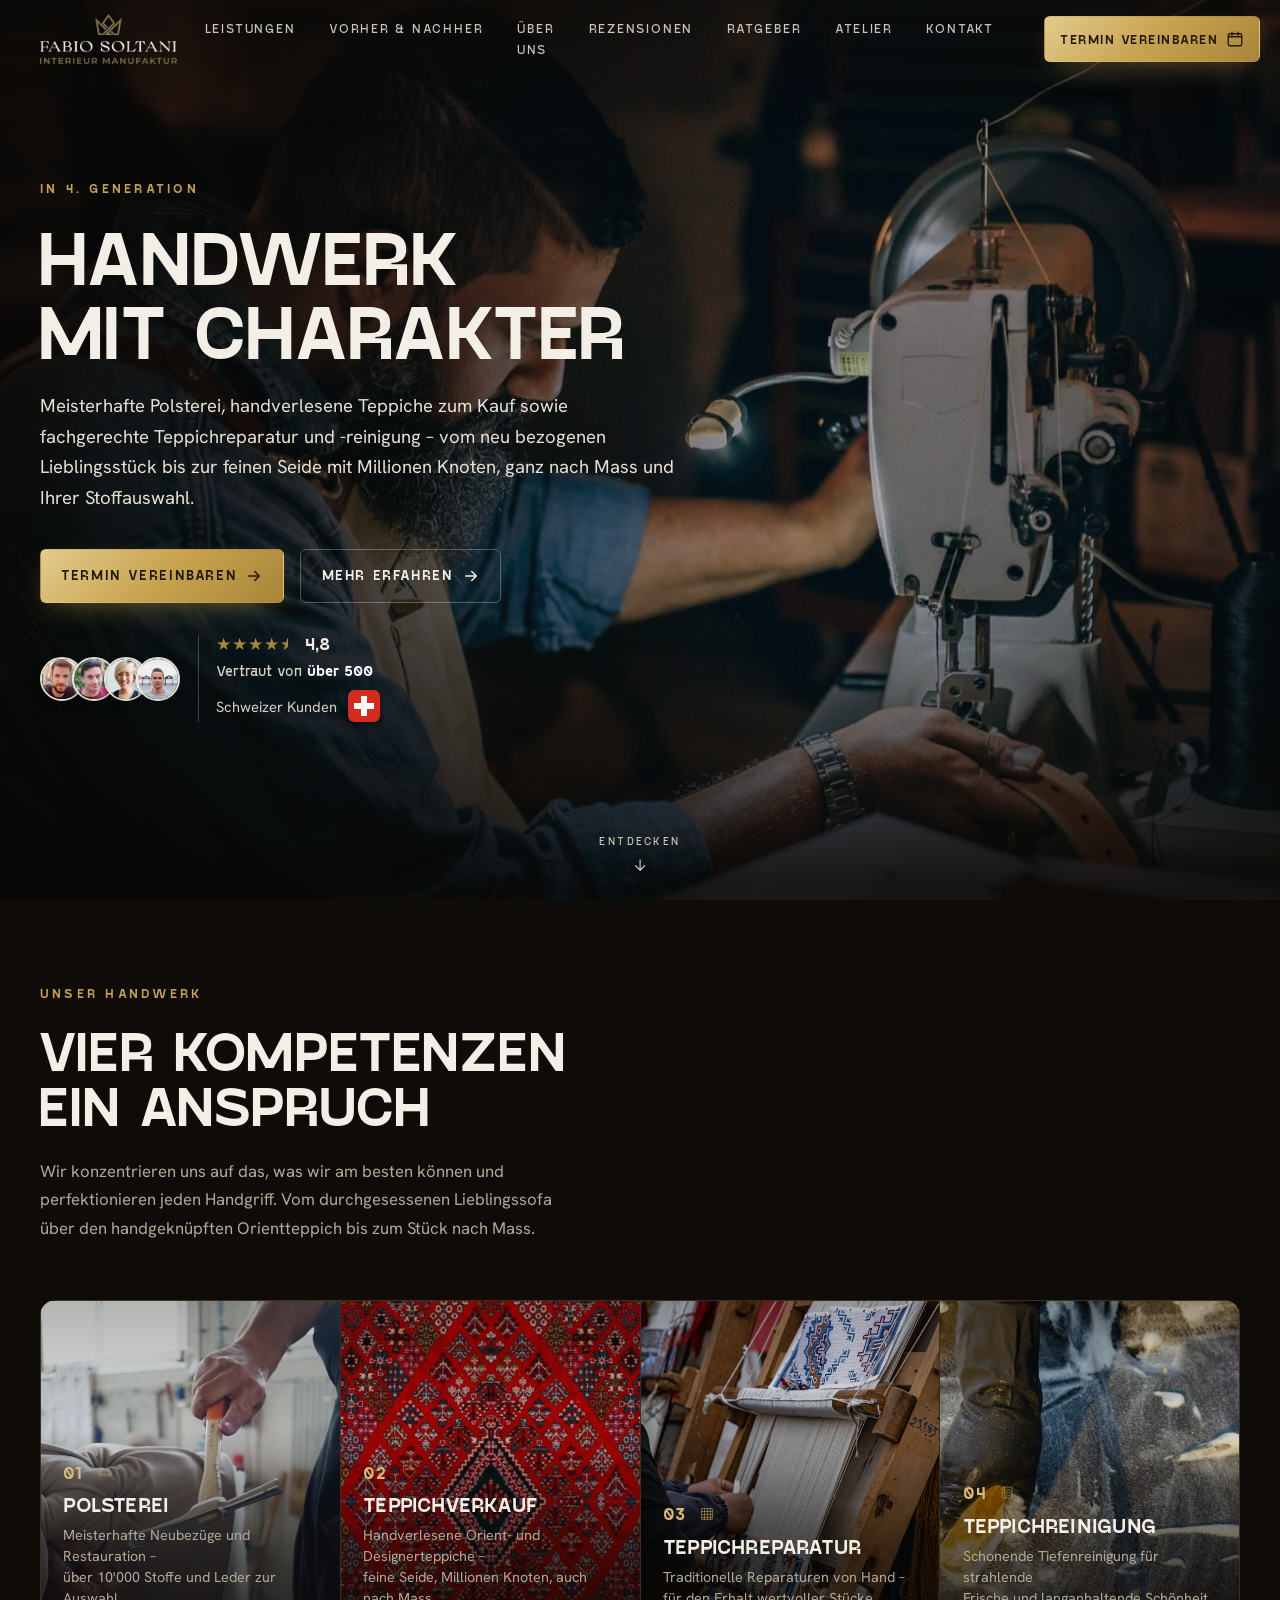
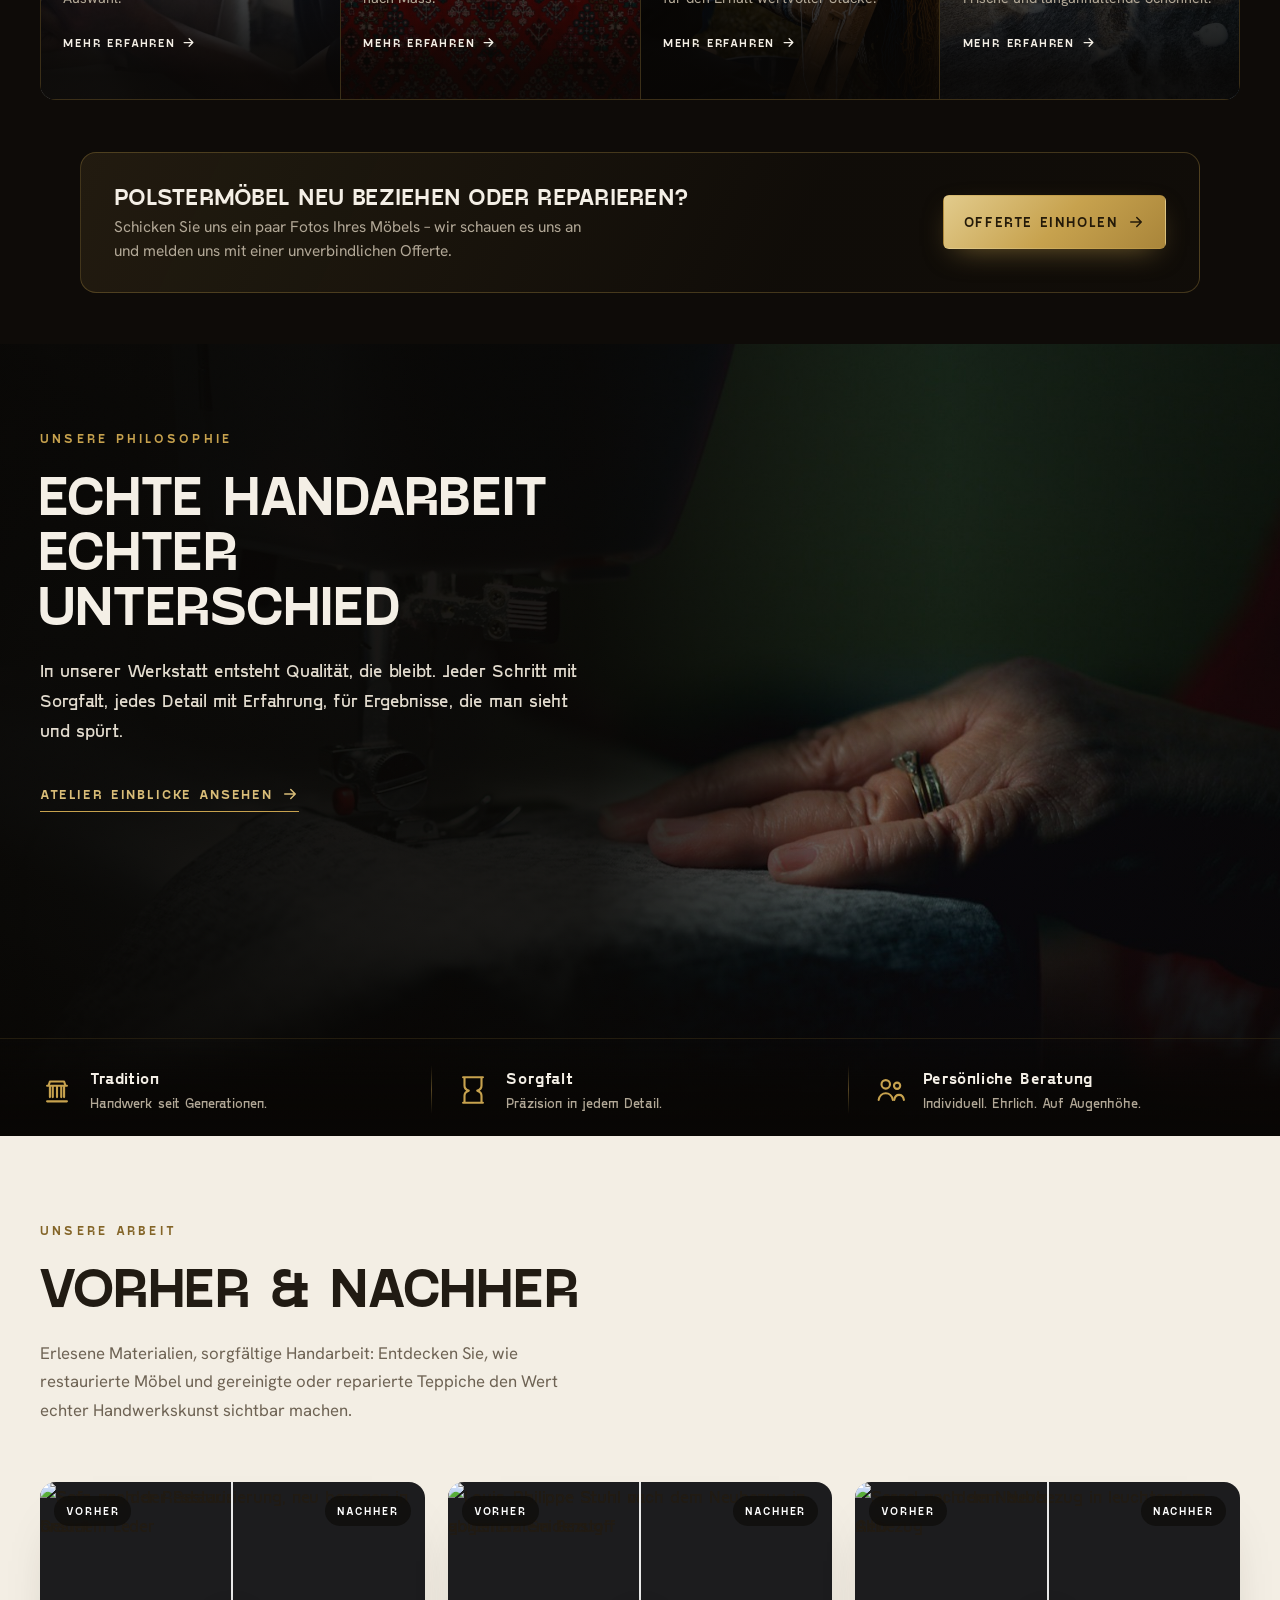
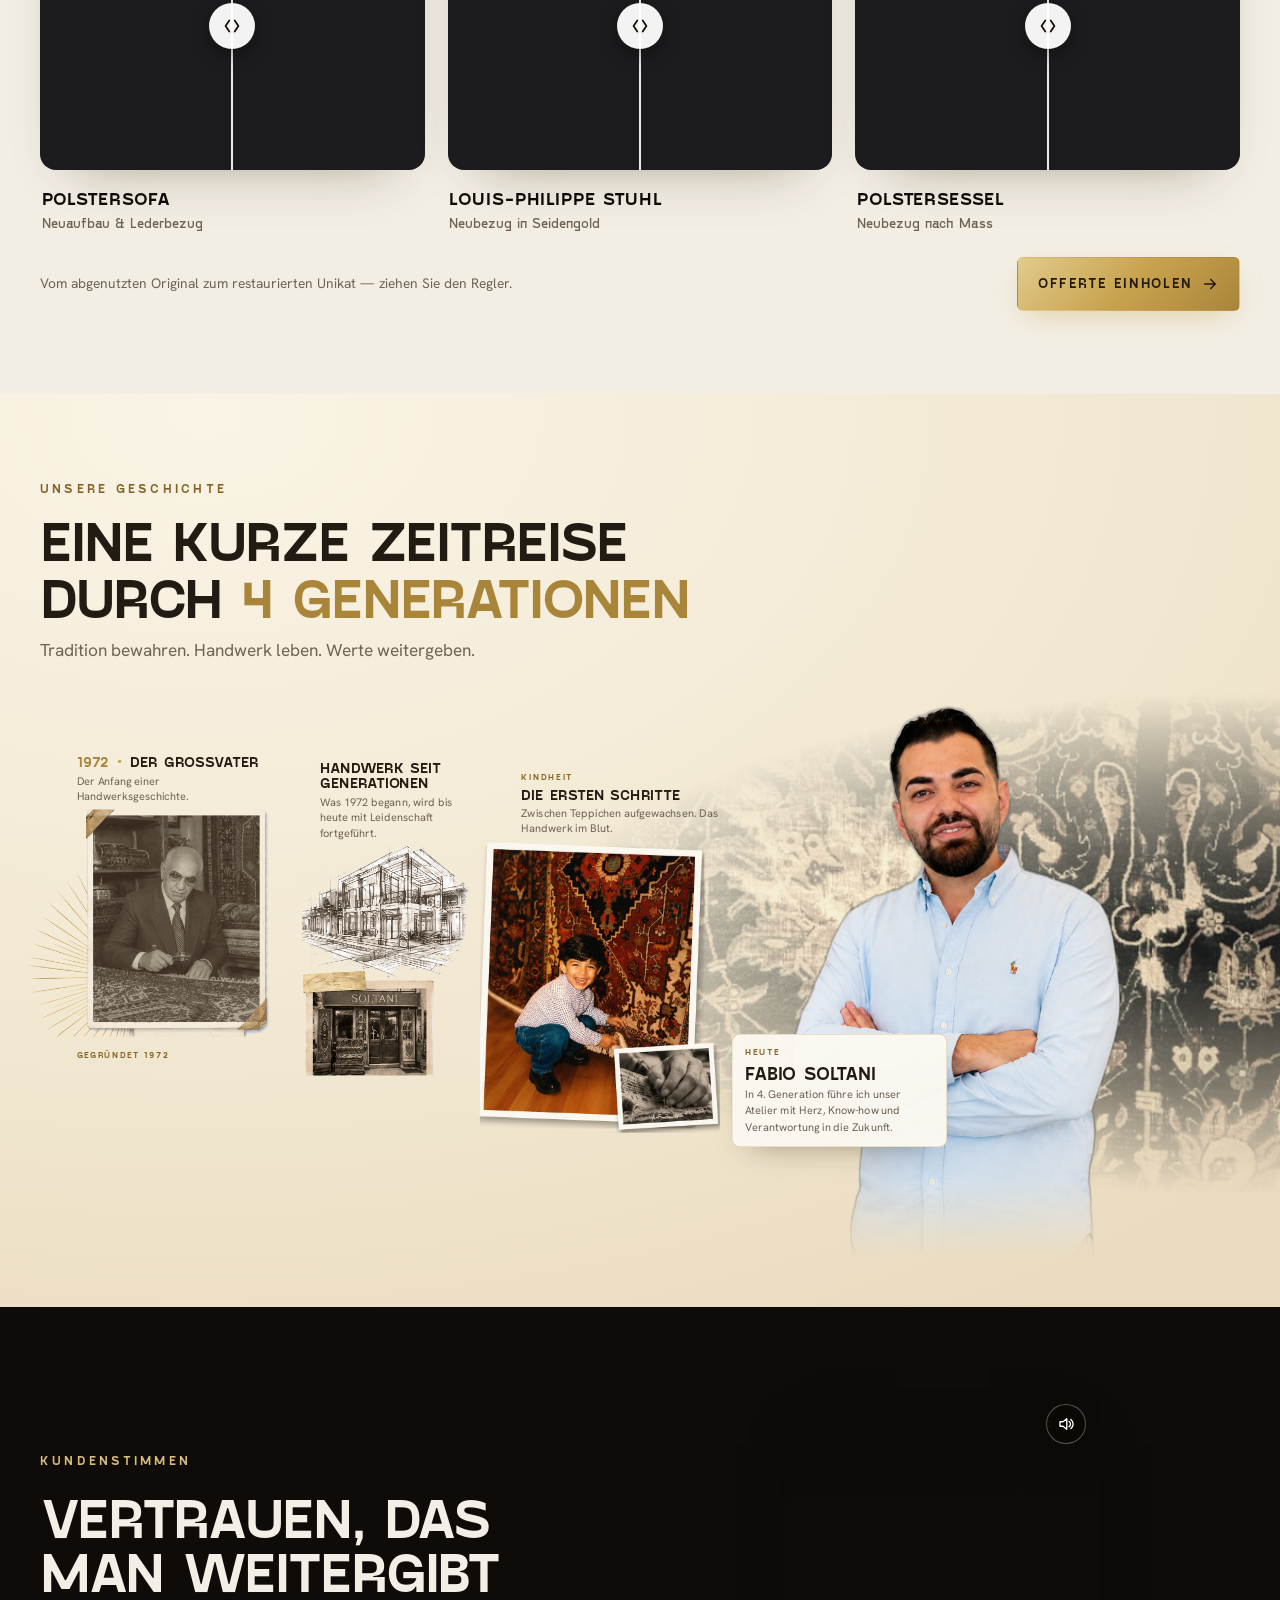
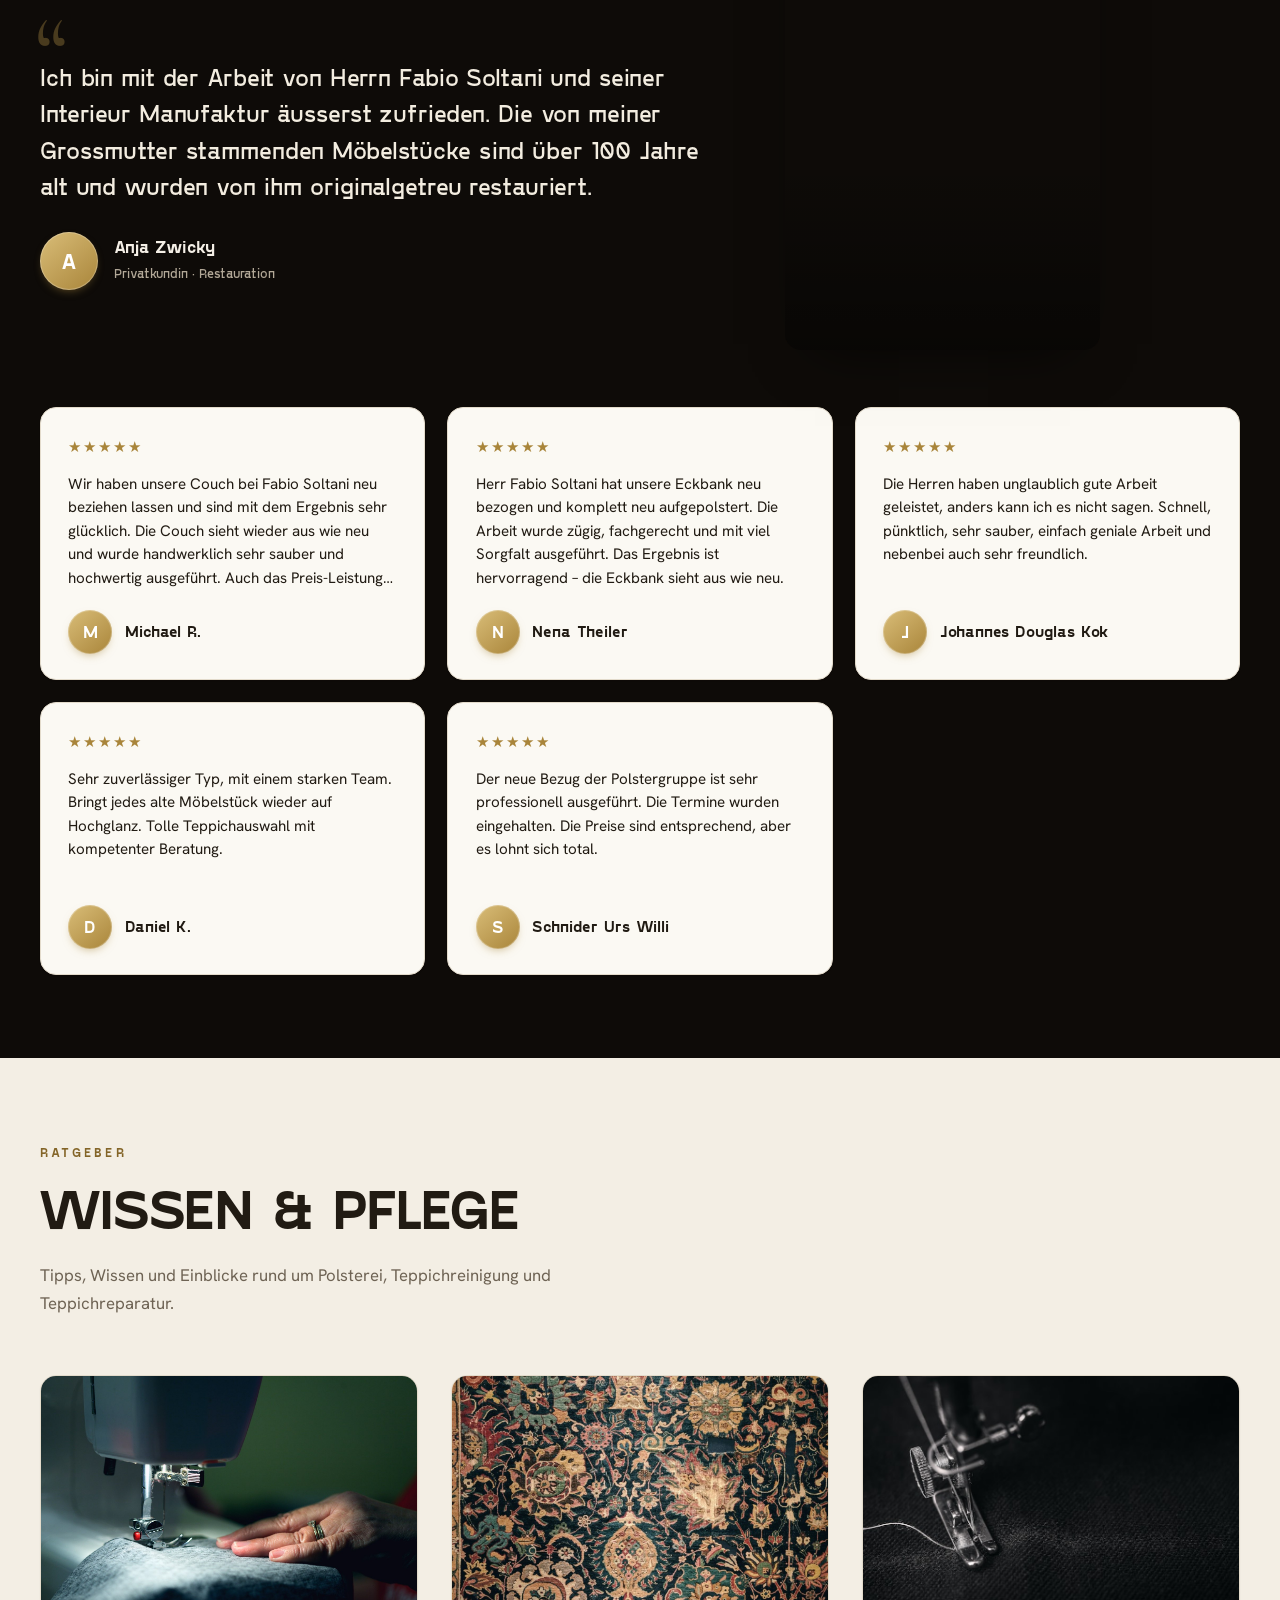
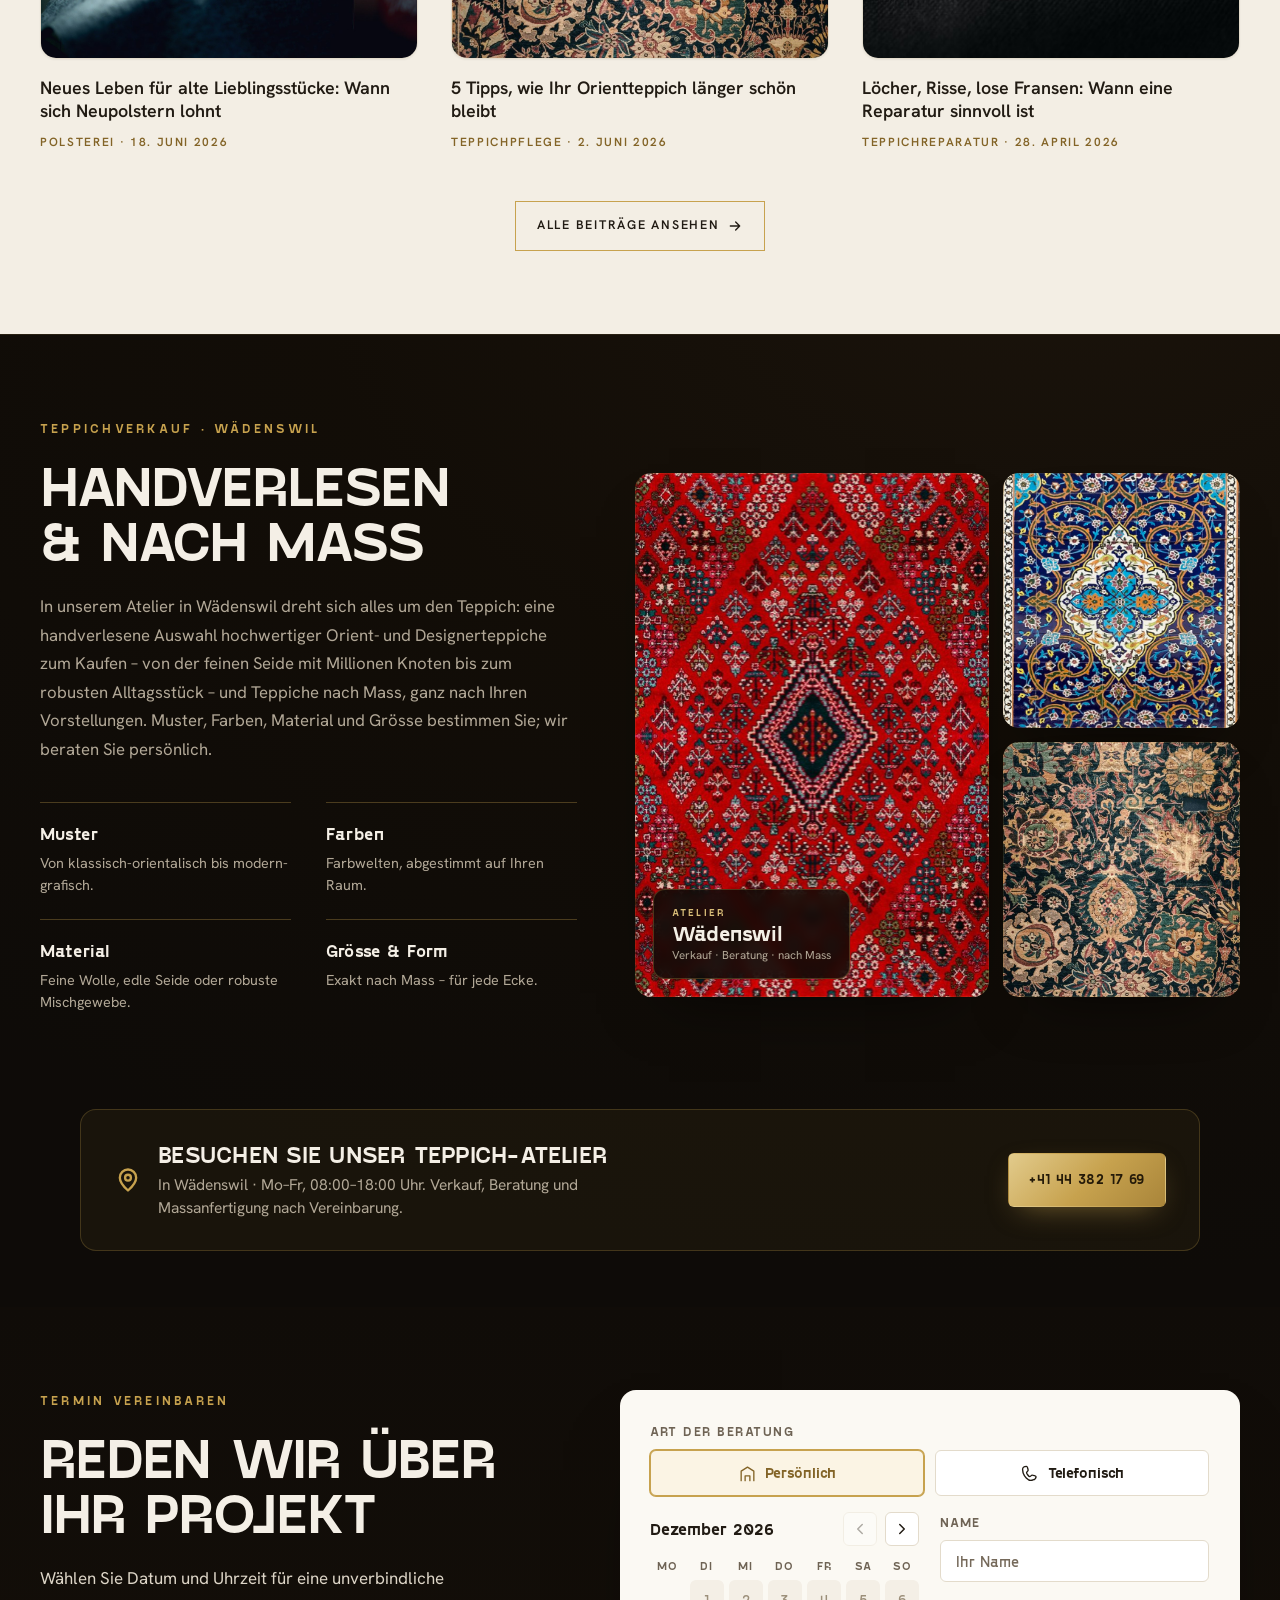
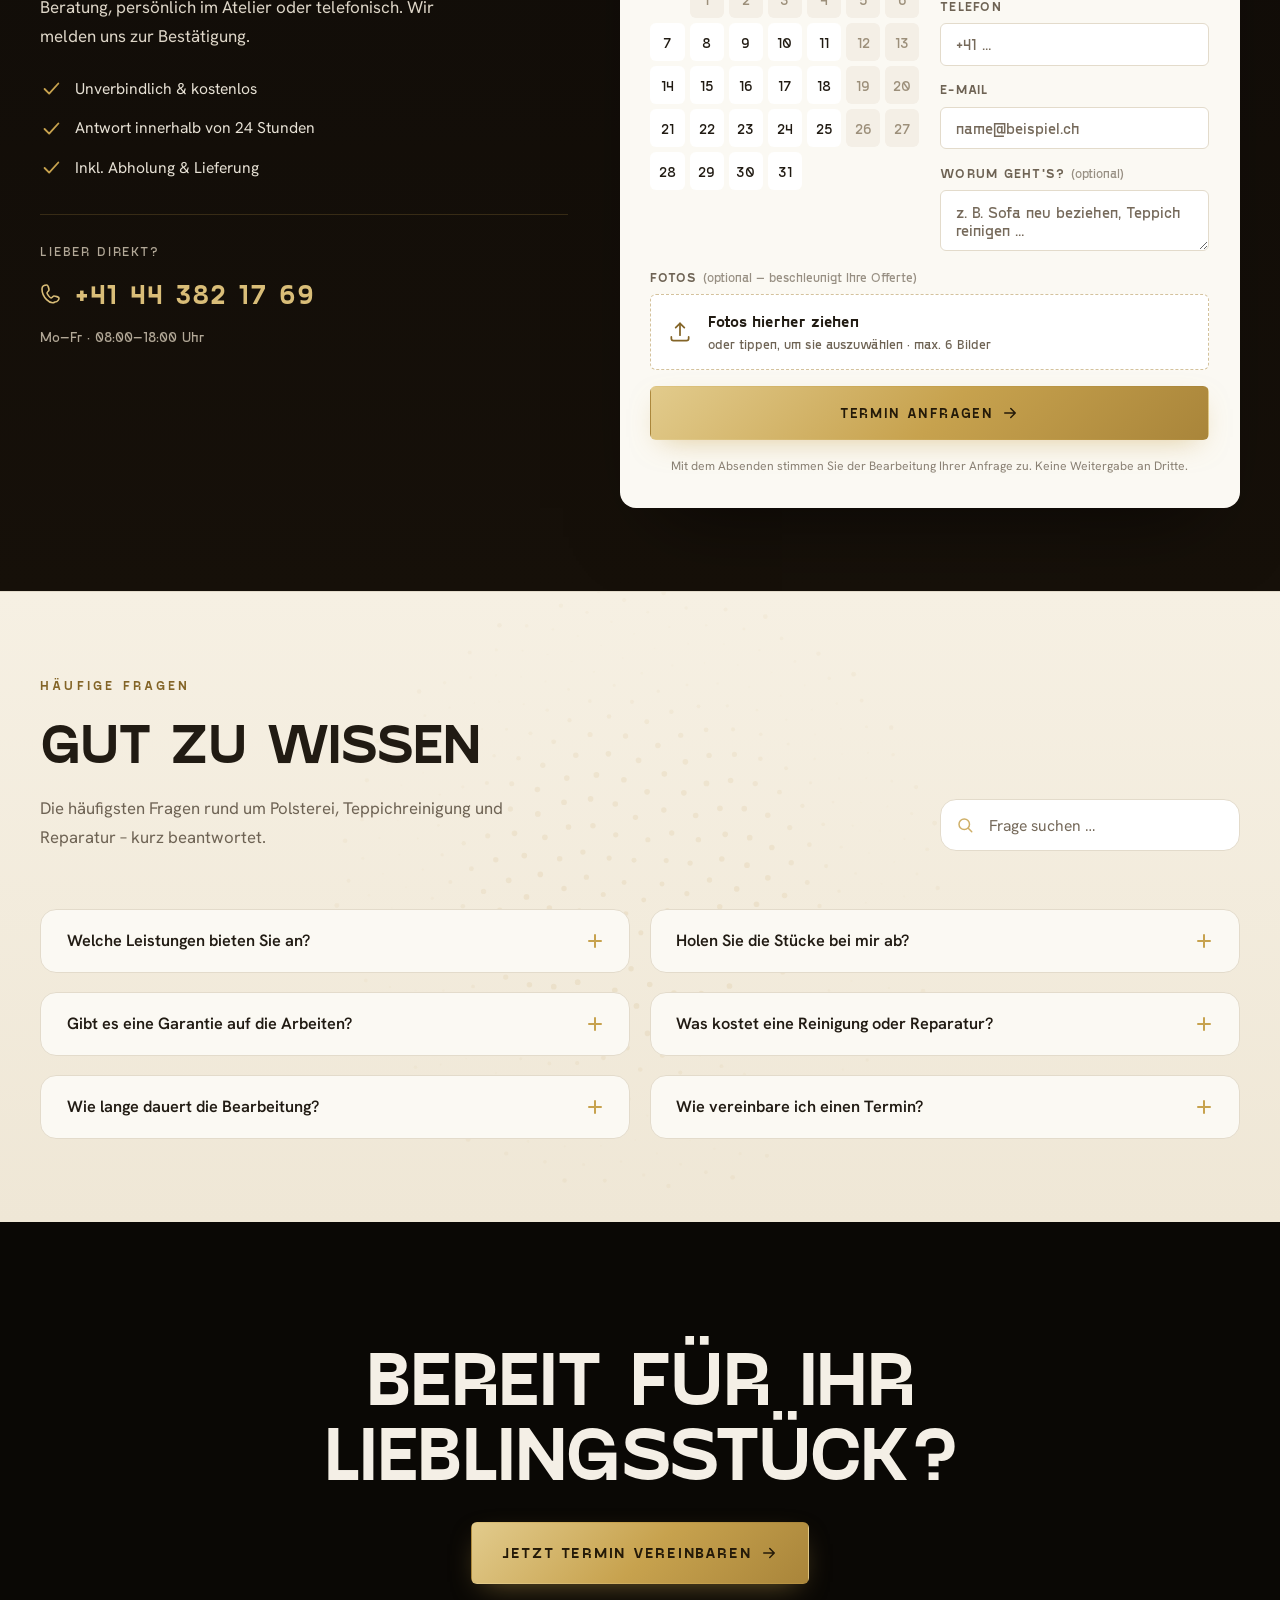
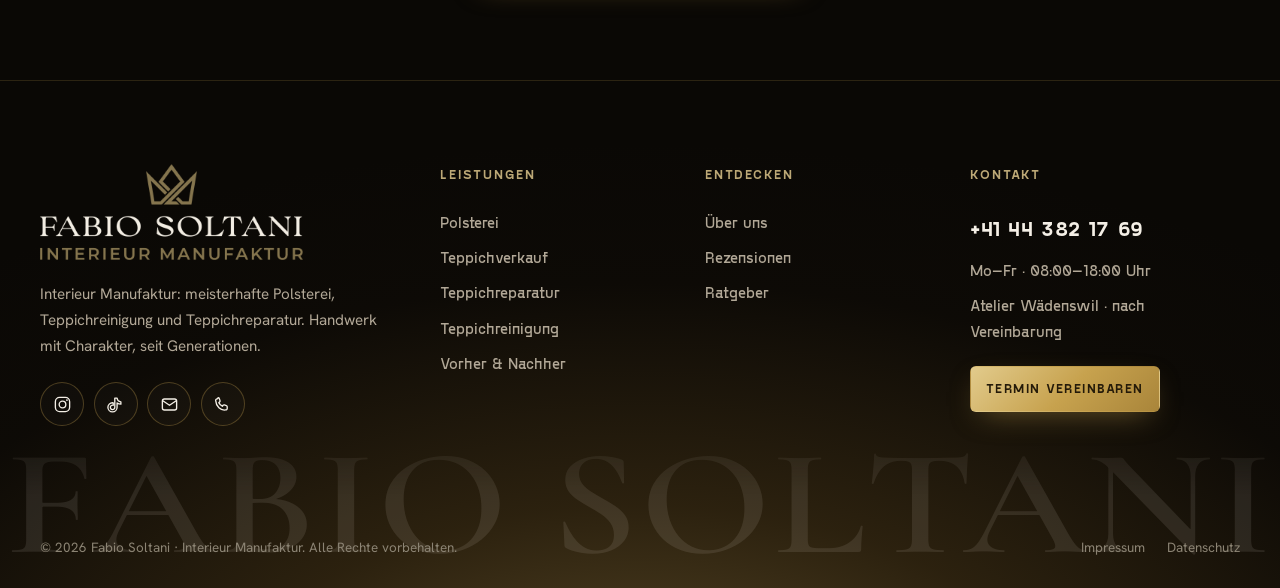
==== commit 95c707c4: "Update index.html" ====
--- a/index.html
+++ b/index.html
@@ -30,7 +30,7 @@
 <link rel="preload" as="font" type="font/woff" href="assets/fonts/GoshaSans-Bold.woff" crossorigin>
 <link rel="preconnect" href="https://fonts.googleapis.com">
 <link rel="preconnect" href="https://fonts.gstatic.com" crossorigin>
-<link rel="stylesheet" href="styles.css?v=174">
+<link rel="stylesheet" href="styles.css?v=175">
 <link rel="preconnect" href="https://api.fontshare.com" crossorigin>
 <link href="https://fonts.googleapis.com/css2?family=Allura&family=Cormorant+Garamond:ital,wght@0,500;0,600;0,700;1,500&family=Hanken+Grotesk:wght@400;500;600;700&display=swap" rel="stylesheet">
 
@@ -153,8 +153,8 @@
         <span class="proof-div" aria-hidden="true"></span>
         <div class="proof-text">
           <div class="proof-stars" aria-label="Bewertung 4,8 von 5,0"><span class="starbar" aria-hidden="true">★★★★★</span> <strong>4,8</strong></div>
-          <p class="proof-sub">Vertraut von <strong>über 500</strong> Schweizer Kunden</p>
-          <svg class="swiss-cross" viewBox="0 0 32 32" role="img" aria-label="Swiss Quality"><rect width="32" height="32" rx="6" fill="#D52B1E"/><path fill="#fff" d="M13 6h6v7h7v6h-7v7h-6v-7H6v-6h7z"/></svg>
+          <p class="proof-sub">Vertraut von <strong>über 500</strong></p>
+          <div class="proof-swiss"><span>Schweizer Kunden</span><svg class="swiss-cross" viewBox="0 0 32 32" role="img" aria-label="Swiss Quality"><rect width="32" height="32" rx="6" fill="#D52B1E"/><path fill="#fff" d="M13 6h6v7h7v6h-7v7h-6v-7H6v-6h7z"/></svg></div>
         </div>
       </div>
     </div>
--- a/styles.css
+++ b/styles.css
@@ -364,7 +364,9 @@
 .proof-stars strong{color:var(--on-dark);font-size:1.1rem;font-weight:700;letter-spacing:0}
 .proof-sub{margin-top:.35rem;font-size:.92rem;color:#D8D1C4}
 .proof-sub strong{color:#fff;font-weight:700}
-.swiss-cross{display:block;width:32px;height:32px;margin-top:.7rem;border-radius:6px;box-shadow:0 2px 7px rgba(0,0,0,.45)}
+.swiss-cross{flex:none;display:block;width:32px;height:32px;border-radius:6px;box-shadow:0 2px 7px rgba(0,0,0,.45)}
+.proof-swiss{display:flex;align-items:center;gap:.65rem;margin-top:.45rem}
+.proof-swiss span{font-family:var(--font-t);font-size:.92rem;color:#D8D1C4}
 
 /* =========================================================
    PHILOSOPHY
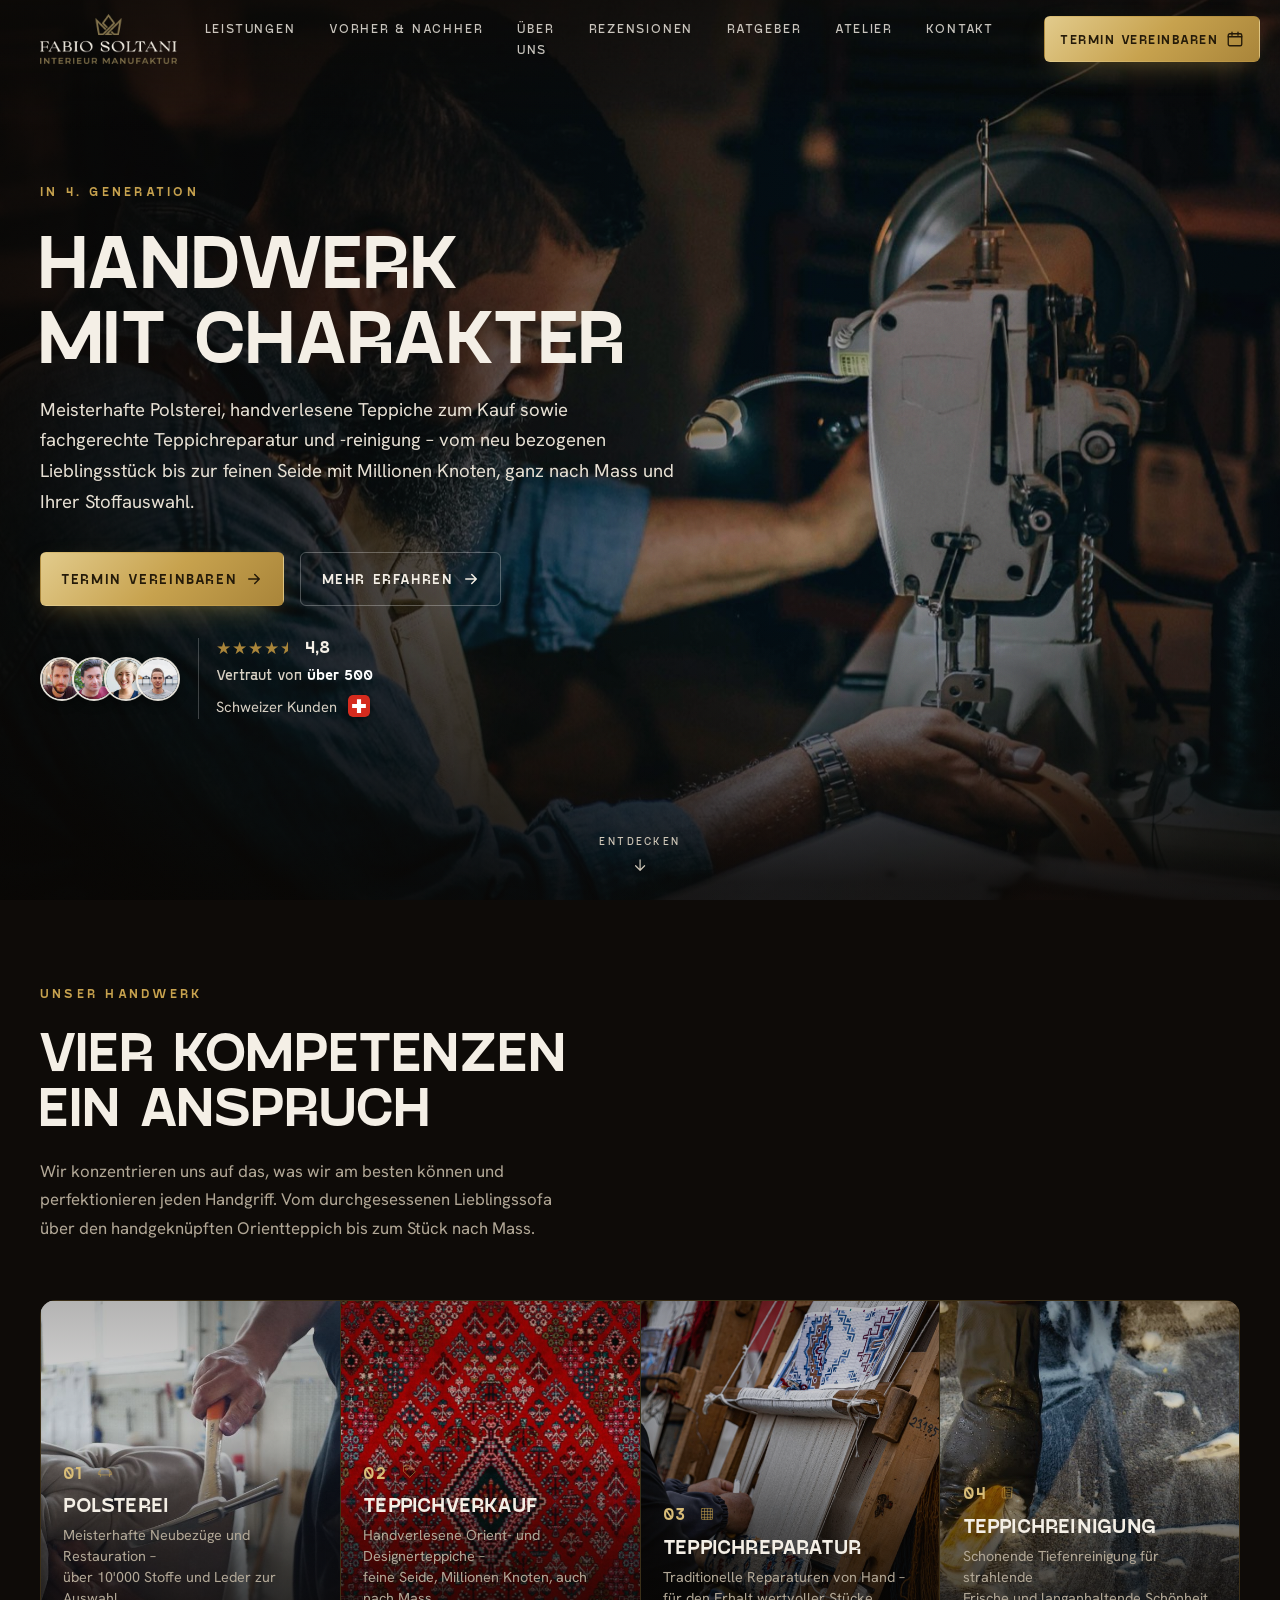
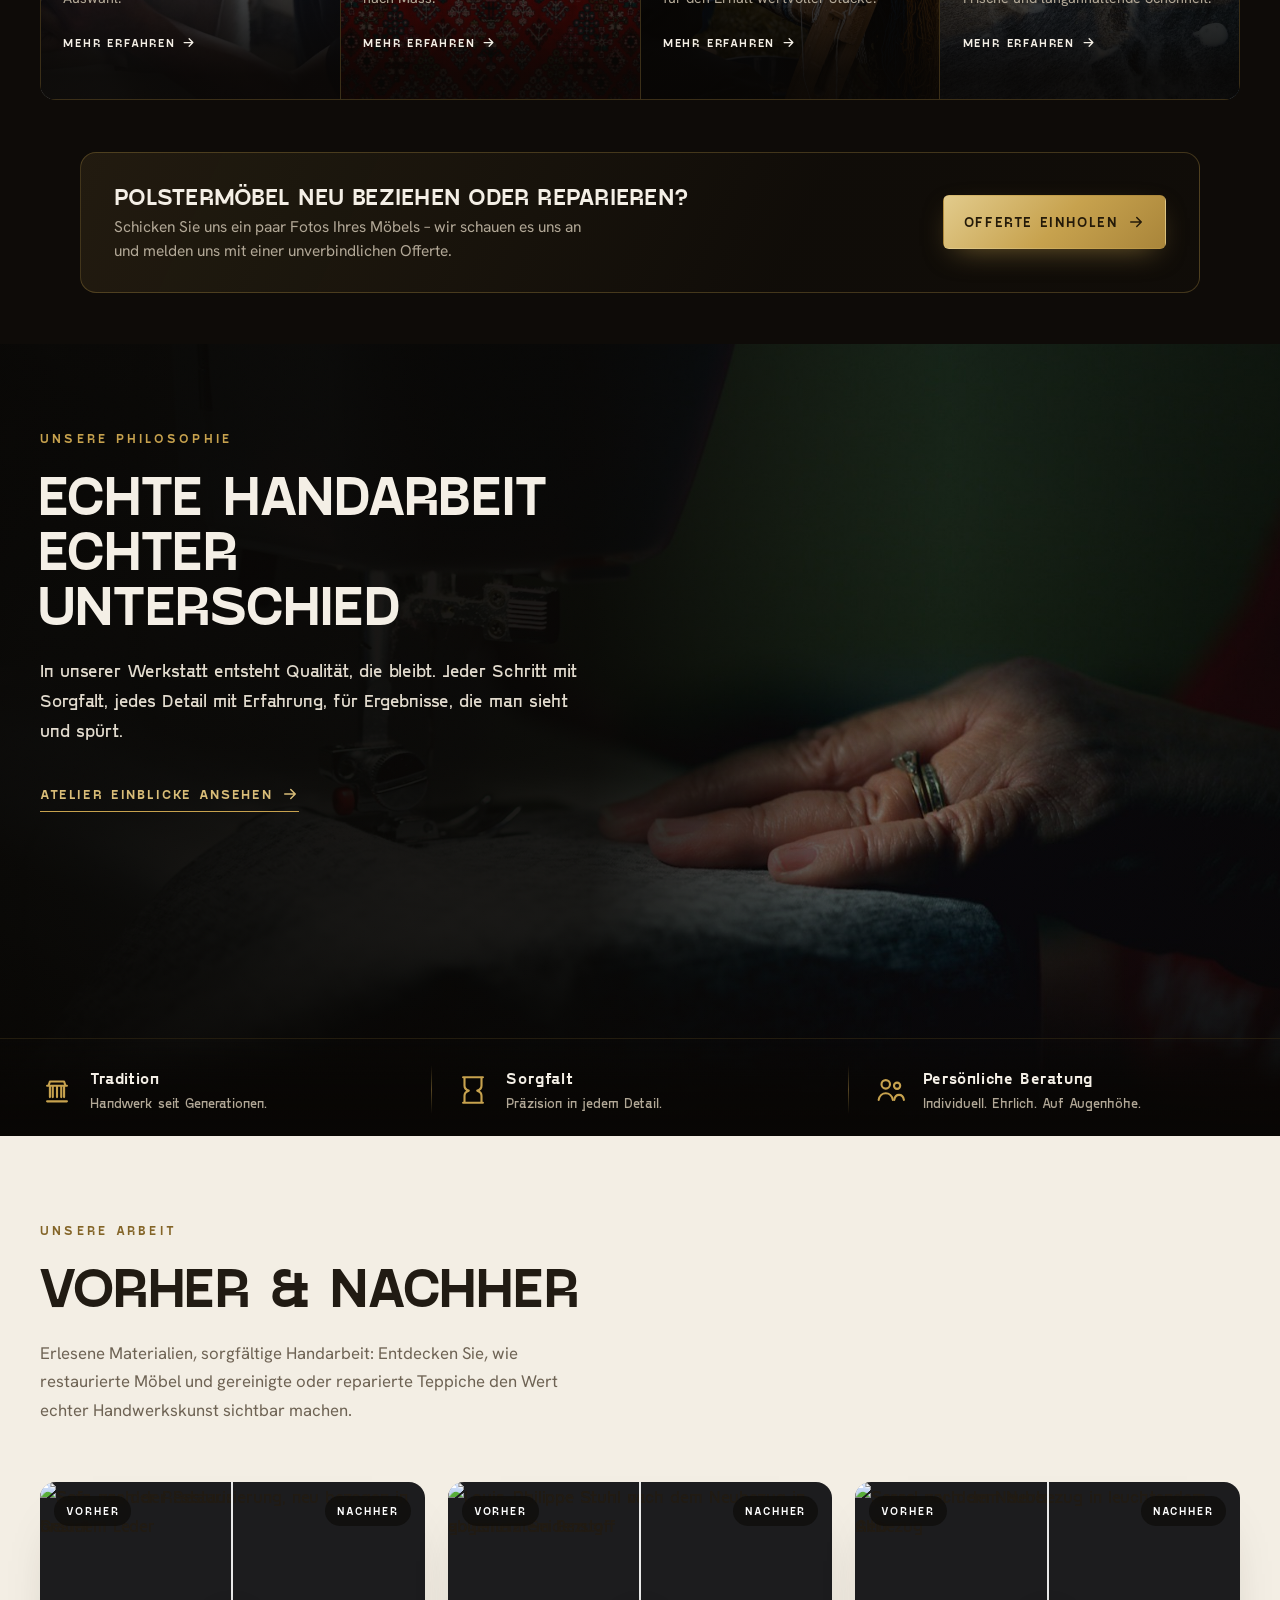
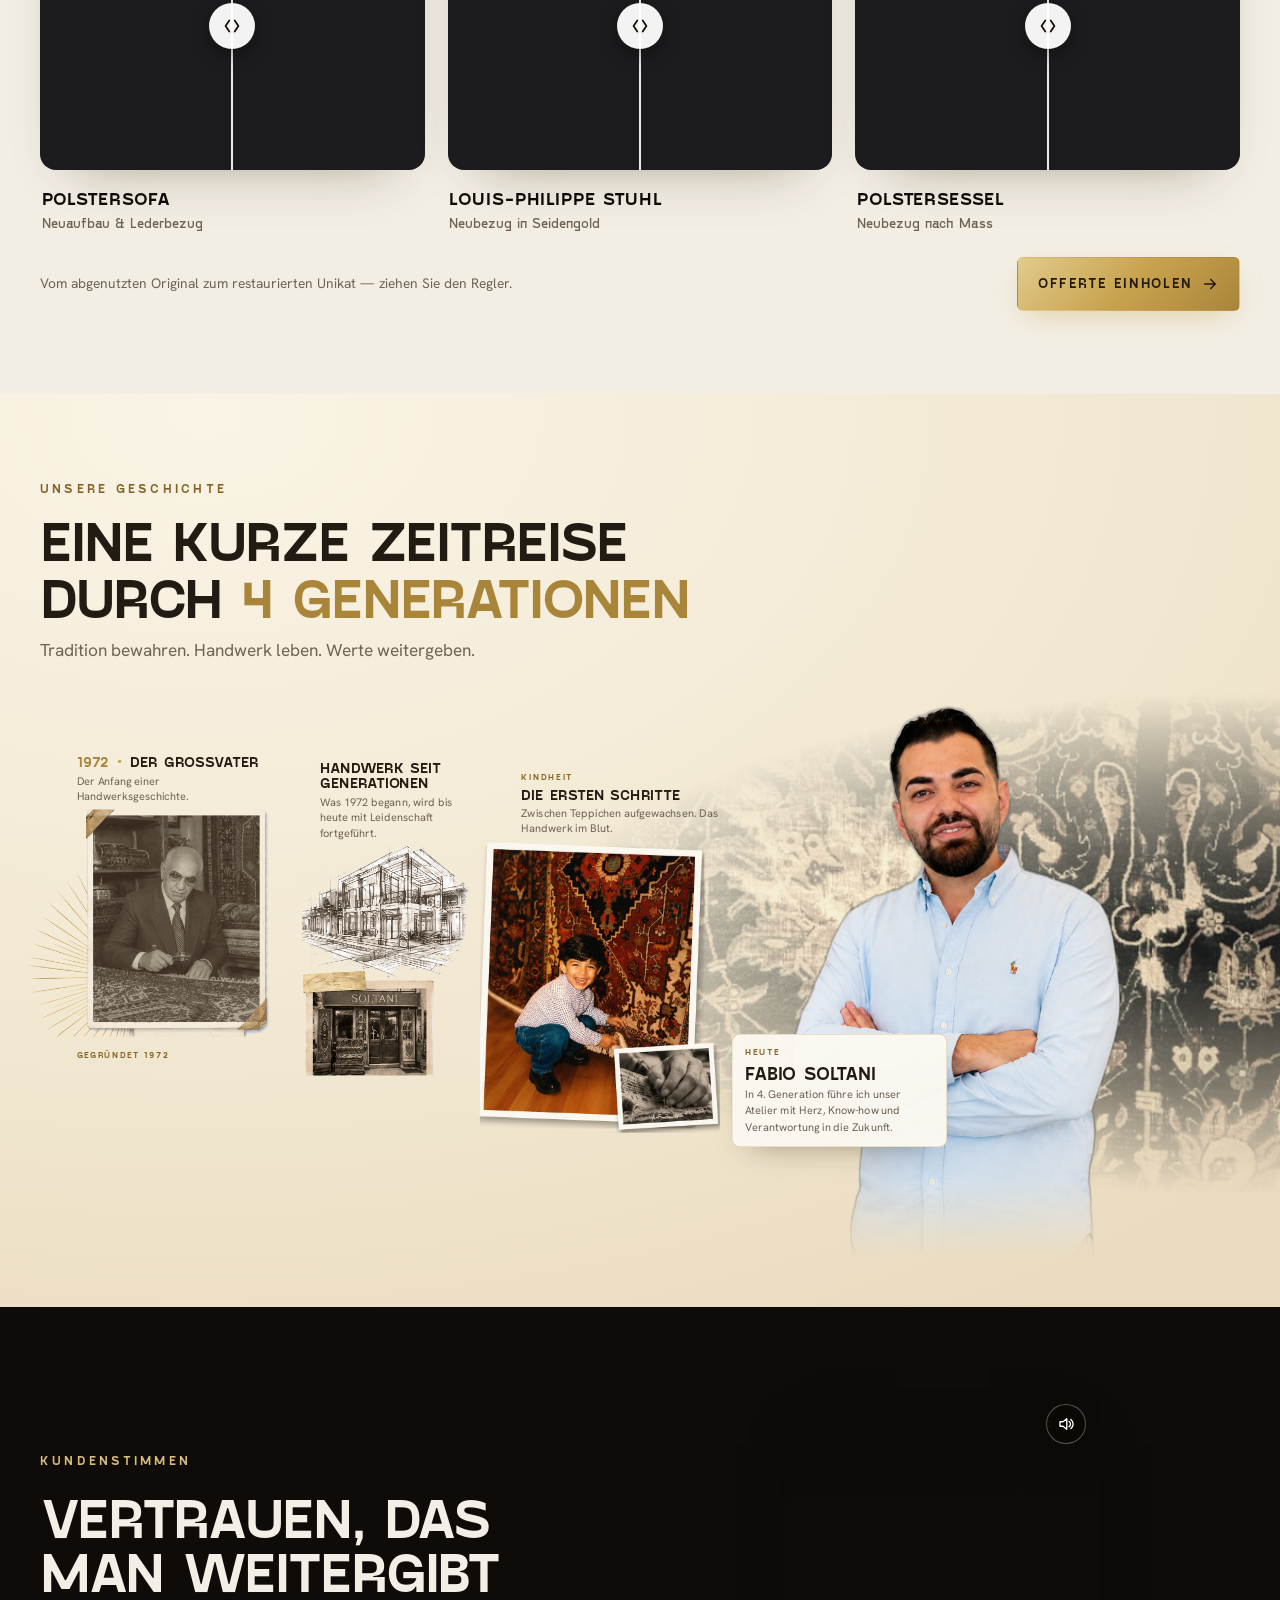
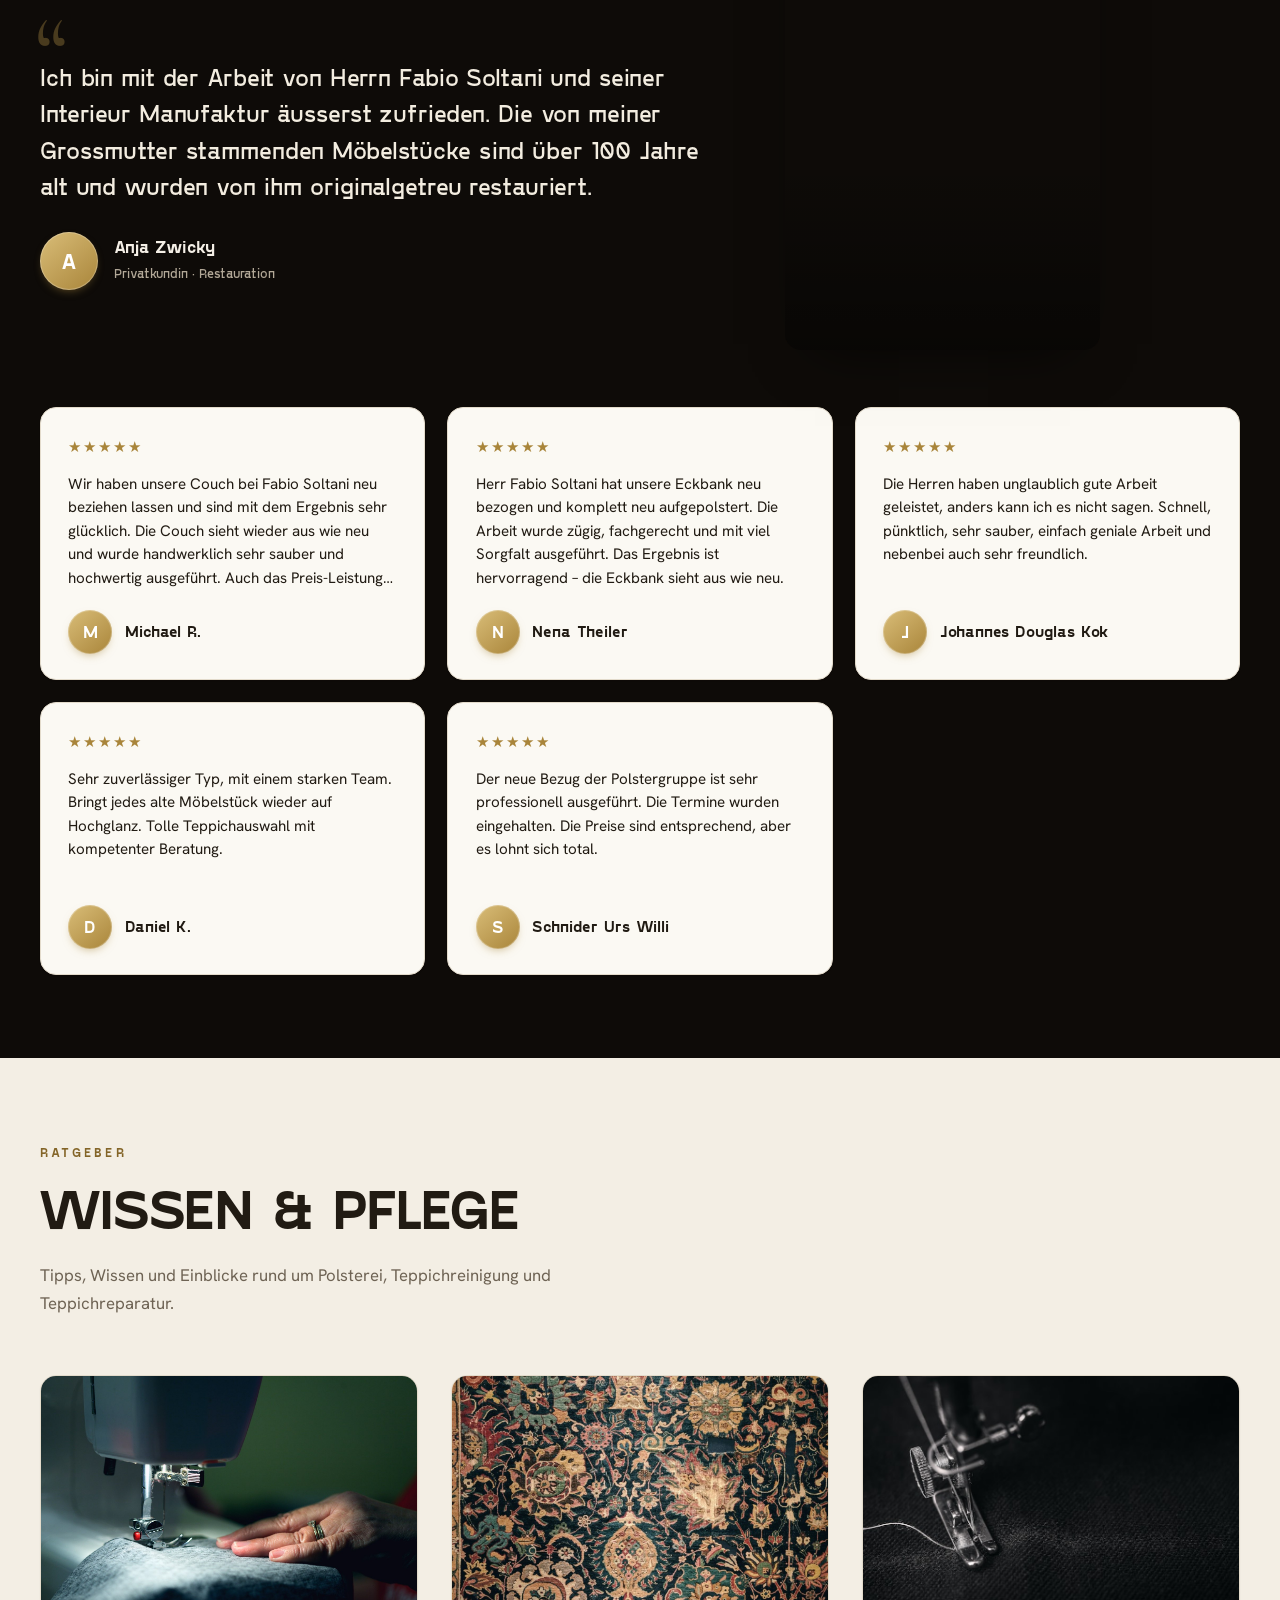
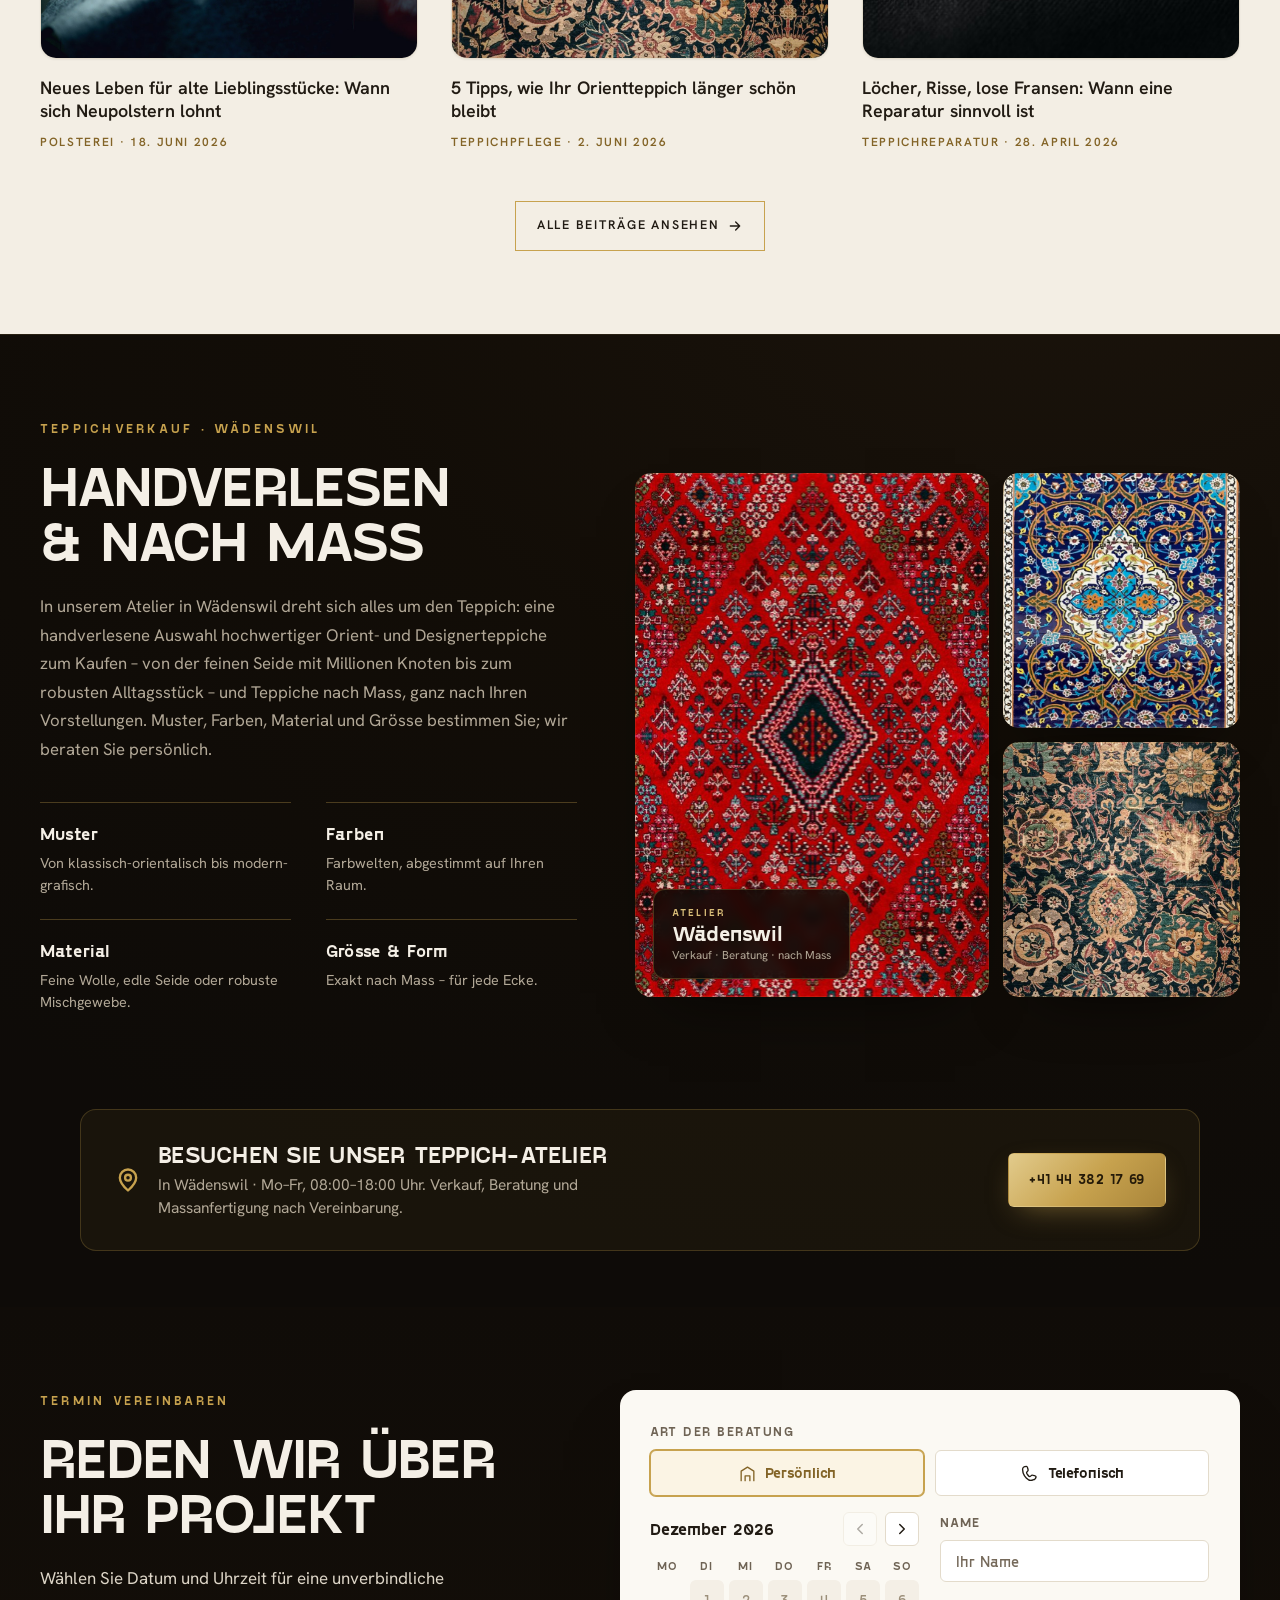
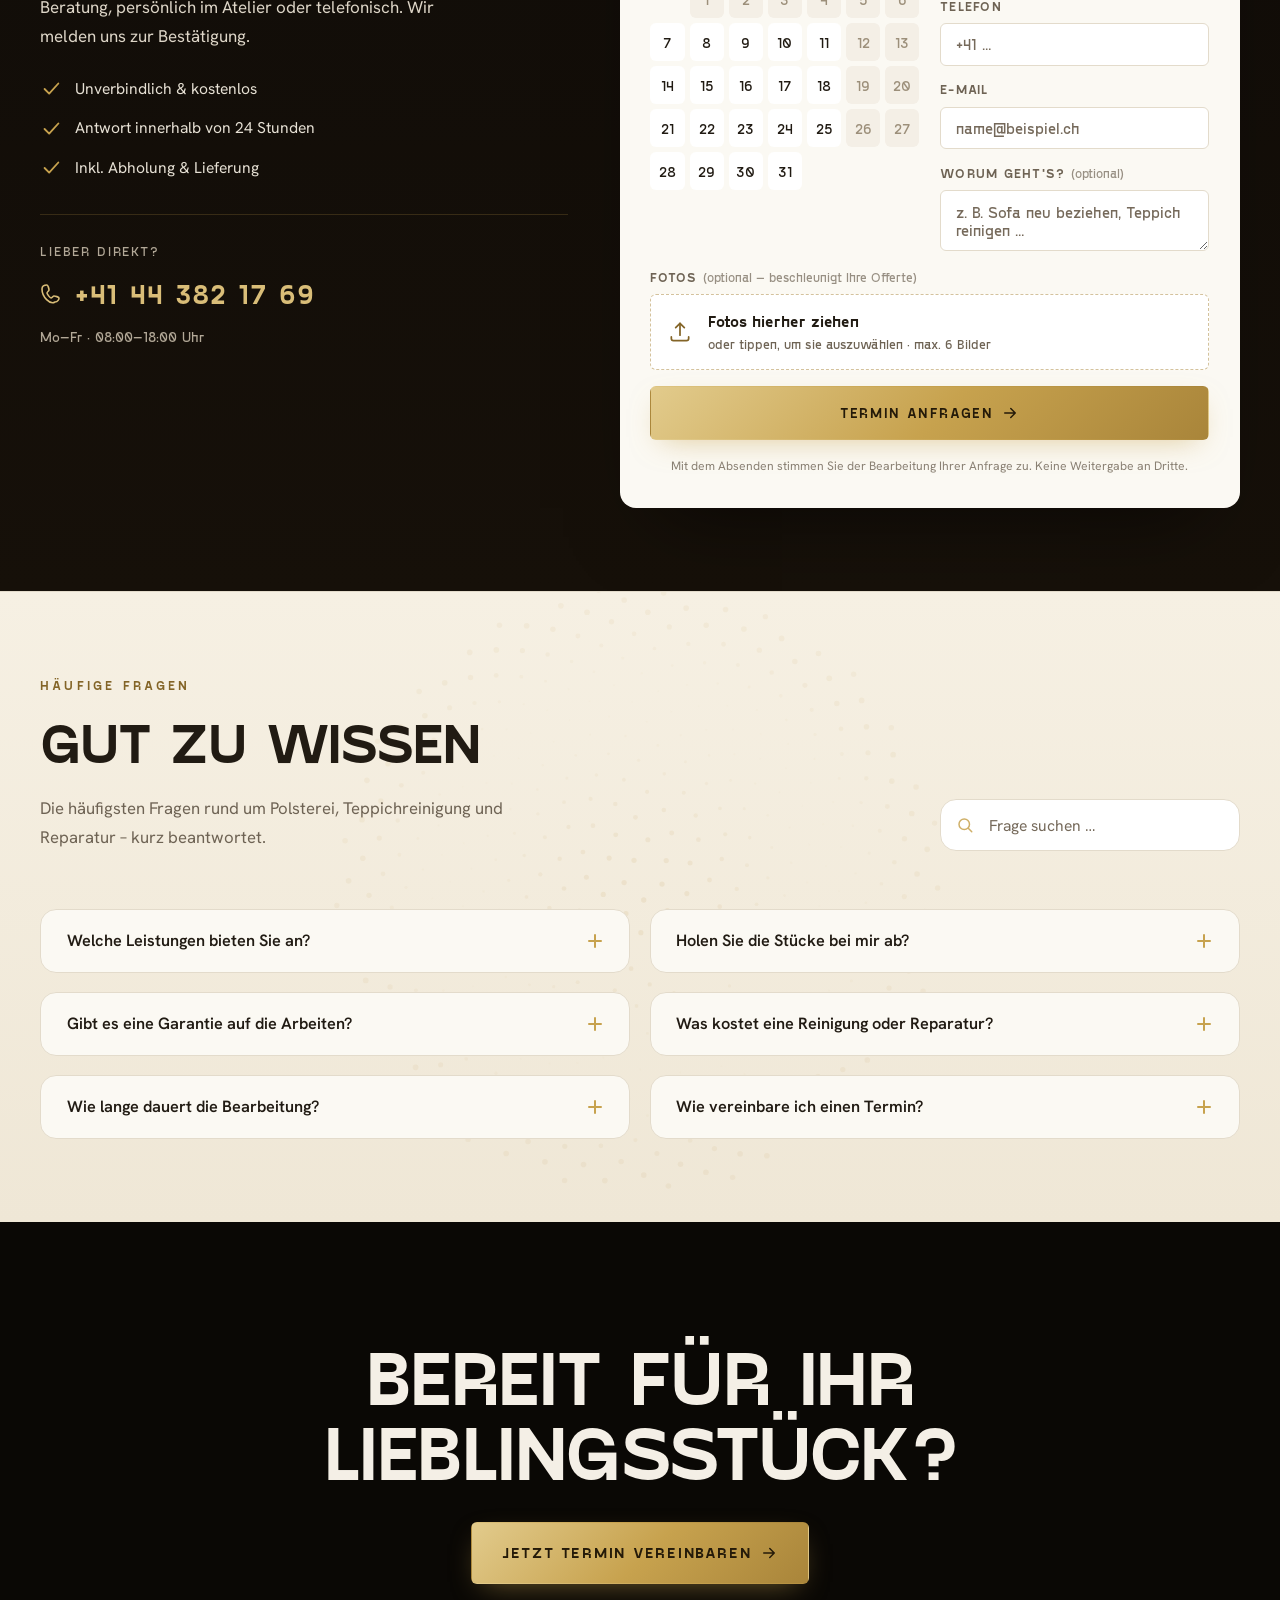
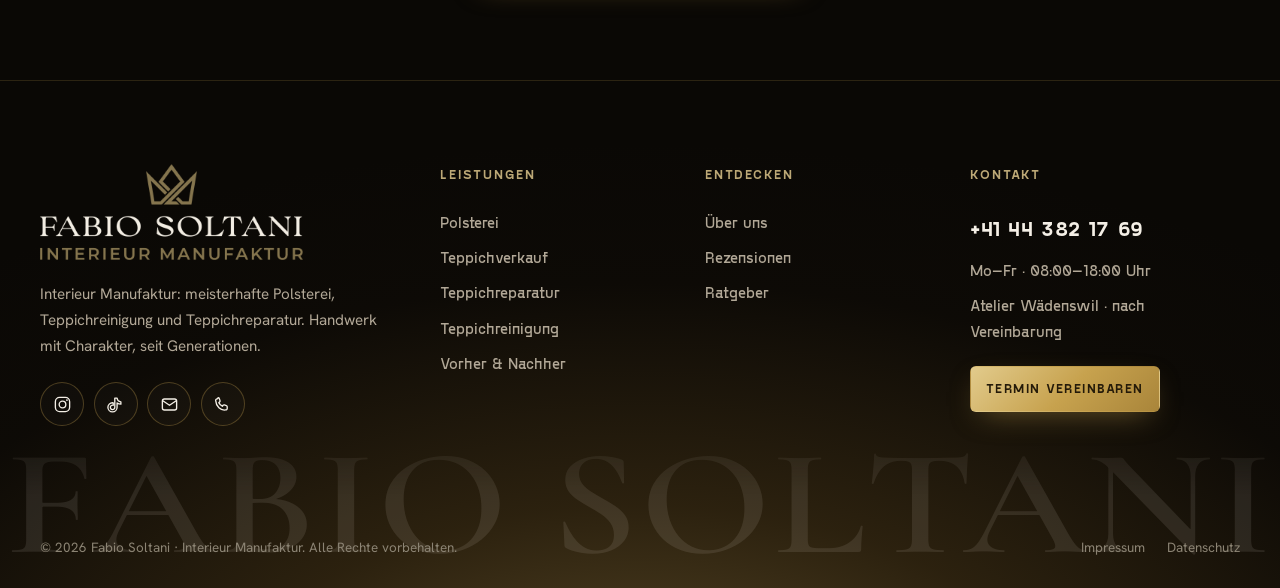
==== commit 6c088087: "Update index.html" ====
--- a/index.html
+++ b/index.html
@@ -30,7 +30,7 @@
 <link rel="preload" as="font" type="font/woff" href="assets/fonts/GoshaSans-Bold.woff" crossorigin>
 <link rel="preconnect" href="https://fonts.googleapis.com">
 <link rel="preconnect" href="https://fonts.gstatic.com" crossorigin>
-<link rel="stylesheet" href="styles.css?v=175">
+<link rel="stylesheet" href="styles.css?v=176">
 <link rel="preconnect" href="https://api.fontshare.com" crossorigin>
 <link href="https://fonts.googleapis.com/css2?family=Allura&family=Cormorant+Garamond:ital,wght@0,500;0,600;0,700;1,500&family=Hanken+Grotesk:wght@400;500;600;700&display=swap" rel="stylesheet">
 
@@ -495,7 +495,7 @@
       </figure>
     </div>
   </div>
-  <script>(function(){var c=document.querySelector('#rezensionen .rv-clip');if(!c)return;var v=c.querySelector('video'),m=c.querySelector('.rv-mute');var hov=window.matchMedia&&window.matchMedia('(hover:hover) and (pointer:fine)').matches;var userMuted=false,unlocked=false;function paint(){c.classList.toggle('is-muted',v.muted);}function unlock(){if(unlocked)return;unlocked=true;v.muted=false;var p=v.play();try{v.pause();v.currentTime=0;}catch(e){}if(p&&p.catch)p.catch(function(){});['pointerdown','keydown','touchstart'].forEach(function(ev){document.removeEventListener(ev,unlock,true);});}['pointerdown','keydown','touchstart'].forEach(function(ev){document.addEventListener(ev,unlock,true);});if(hov){c.addEventListener('mouseenter',function(){c.classList.add('playing');v.muted=userMuted;var p=v.play();if(p&&p.catch)p.catch(function(){v.muted=true;v.play().catch(function(){});paint();});paint();});c.addEventListener('mouseleave',function(){c.classList.remove('playing');v.pause();try{v.currentTime=0;}catch(e){}});}else{v.setAttribute('controls','');}m.addEventListener('click',function(e){e.preventDefault();e.stopPropagation();v.muted=!v.muted;userMuted=v.muted;if(!v.muted){v.play().catch(function(){});}paint();});})();</script>
+  <script>(function(){var c=document.querySelector('#rezensionen .rv-clip');if(!c)return;var v=c.querySelector('video'),m=c.querySelector('.rv-mute');var hov=window.matchMedia&&window.matchMedia('(hover:hover) and (pointer:fine)').matches;var userMuted=false,unlocked=false;function paint(){c.classList.toggle('is-muted',v.muted);}function unlock(){if(unlocked)return;unlocked=true;v.muted=false;var p=v.play();try{v.pause();v.currentTime=0;}catch(e){}if(p&&p.catch)p.catch(function(){});['pointerdown','keydown','touchstart'].forEach(function(ev){document.removeEventListener(ev,unlock,true);});}['pointerdown','keydown','touchstart'].forEach(function(ev){document.addEventListener(ev,unlock,true);});if(hov){c.addEventListener('mouseenter',function(){c.classList.add('playing');v.muted=userMuted;var p=v.play();if(p&&p.catch)p.catch(function(){v.muted=true;v.play().catch(function(){});paint();});paint();});c.addEventListener('mouseleave',function(){c.classList.remove('playing');v.pause();try{v.currentTime=0;}catch(e){}});}else{v.setAttribute('controls','');}c.addEventListener('click',function(e){if(m.contains(e.target))return;userMuted=false;v.muted=false;c.classList.add('playing');var p=v.play();if(p&&p.catch)p.catch(function(){});paint();});m.addEventListener('click',function(e){e.preventDefault();e.stopPropagation();v.muted=!v.muted;userMuted=v.muted;if(!v.muted){v.play().catch(function(){});}paint();});})();</script>
 </section>
 
 <!-- ================= RATGEBER / BLOG ================= -->
--- a/styles.css
+++ b/styles.css
@@ -364,7 +364,7 @@
 .proof-stars strong{color:var(--on-dark);font-size:1.1rem;font-weight:700;letter-spacing:0}
 .proof-sub{margin-top:.35rem;font-size:.92rem;color:#D8D1C4}
 .proof-sub strong{color:#fff;font-weight:700}
-.swiss-cross{flex:none;display:block;width:32px;height:32px;border-radius:6px;box-shadow:0 2px 7px rgba(0,0,0,.45)}
+.swiss-cross{flex:none;display:block;width:22px;height:22px;border-radius:5px;box-shadow:0 2px 6px rgba(0,0,0,.4)}
 .proof-swiss{display:flex;align-items:center;gap:.65rem;margin-top:.45rem}
 .proof-swiss span{font-family:var(--font-t);font-size:.92rem;color:#D8D1C4}
 
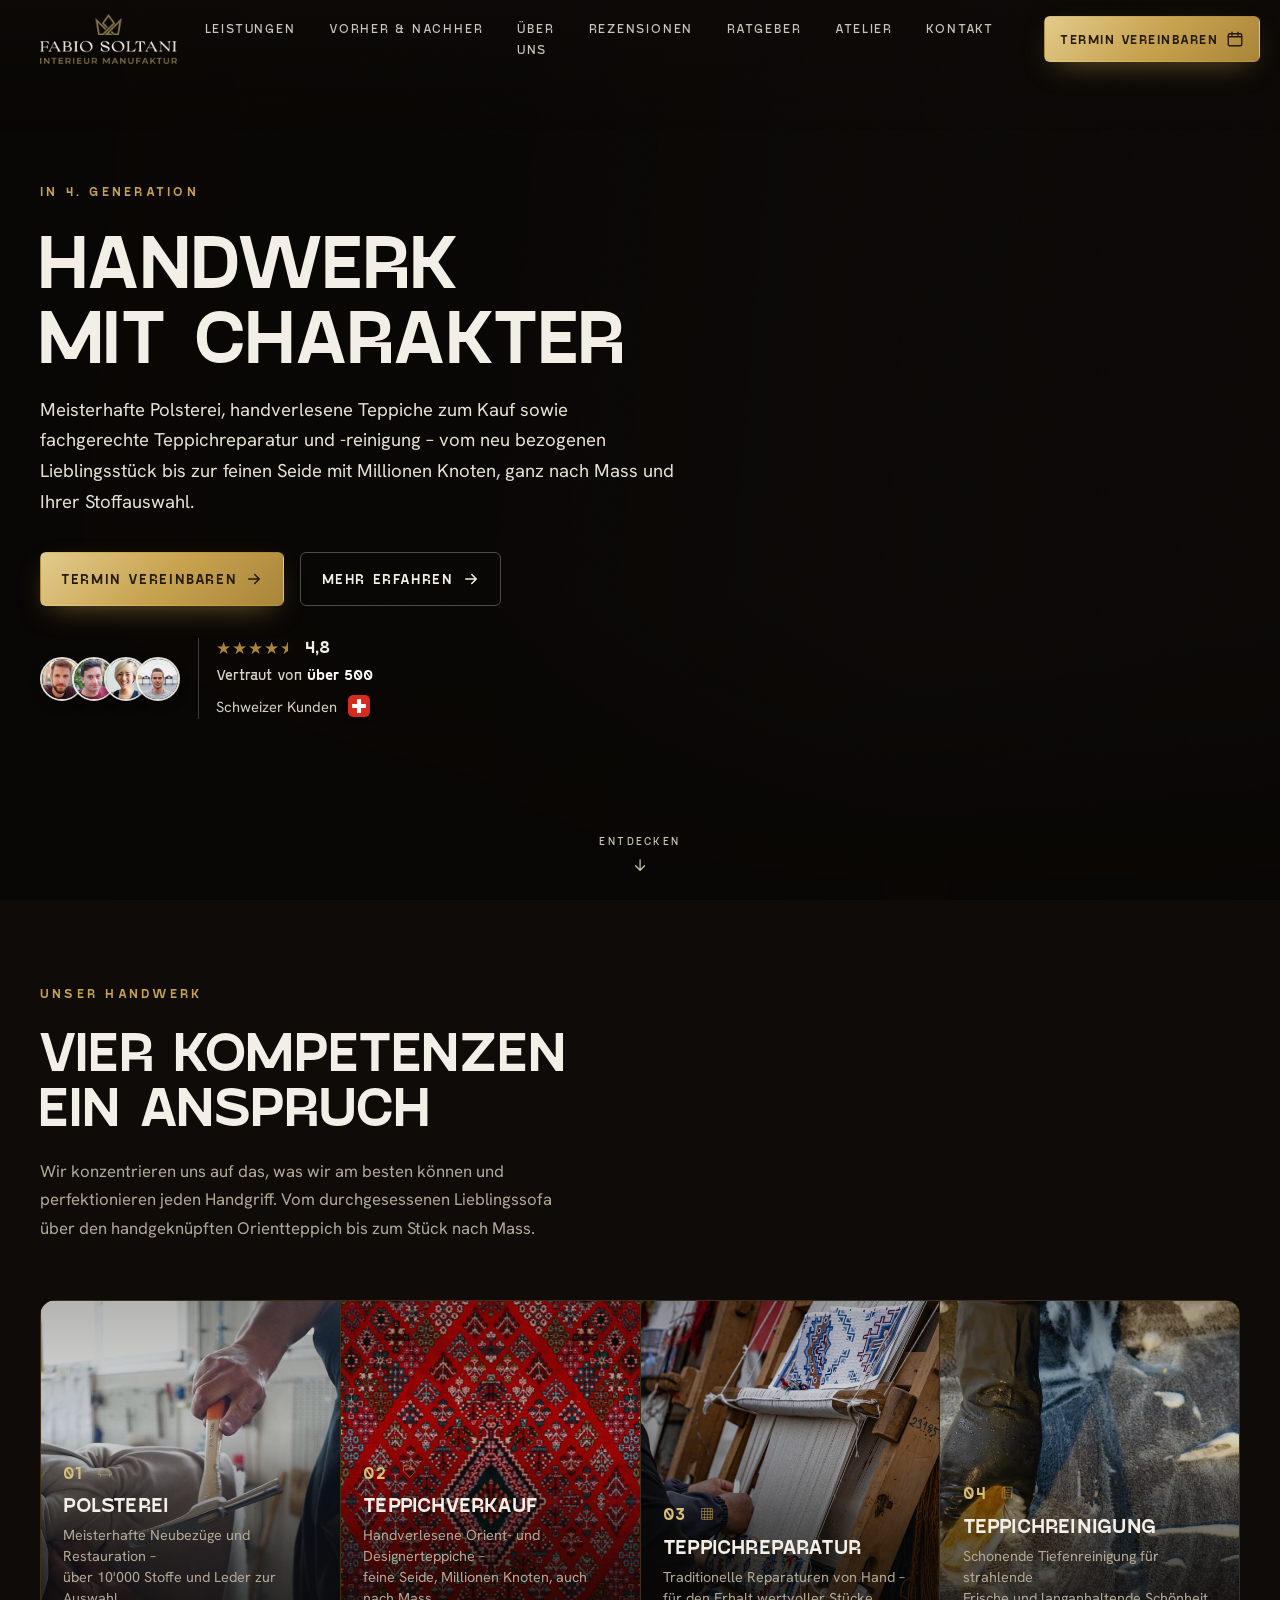
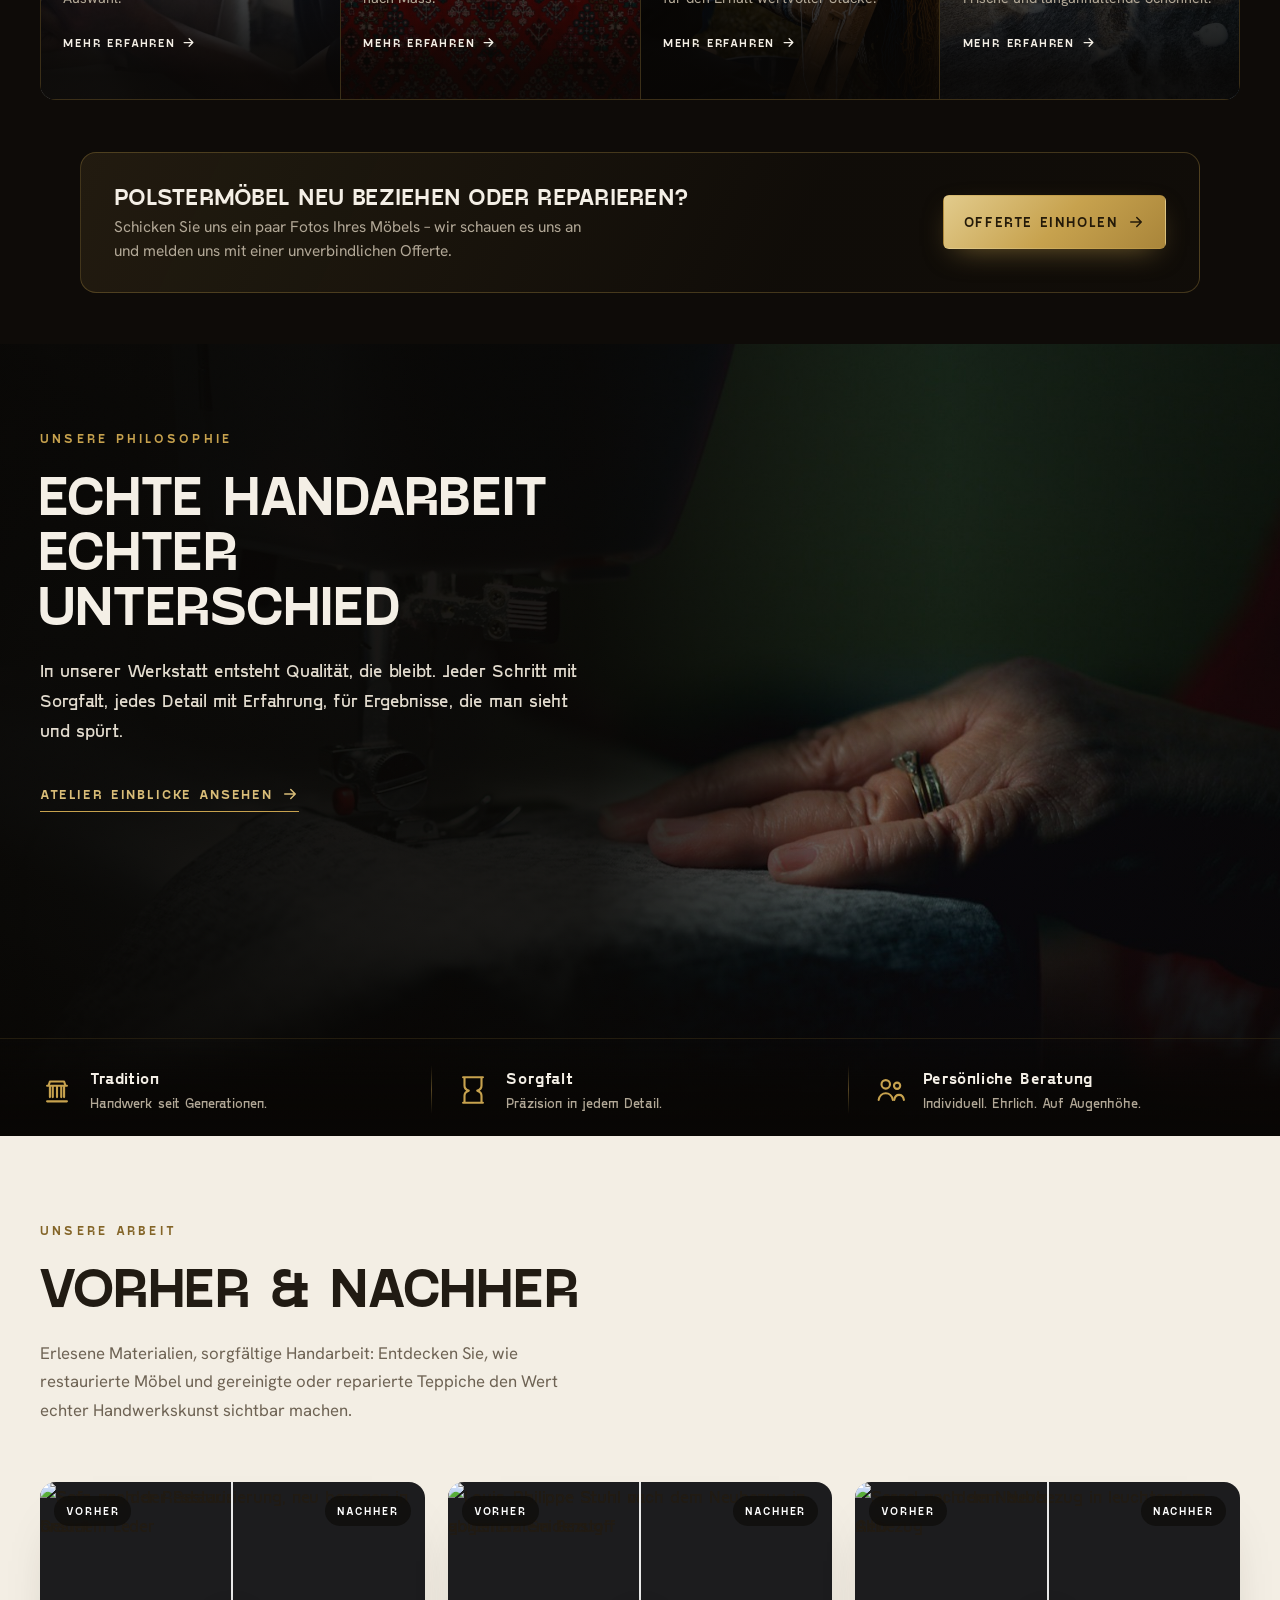
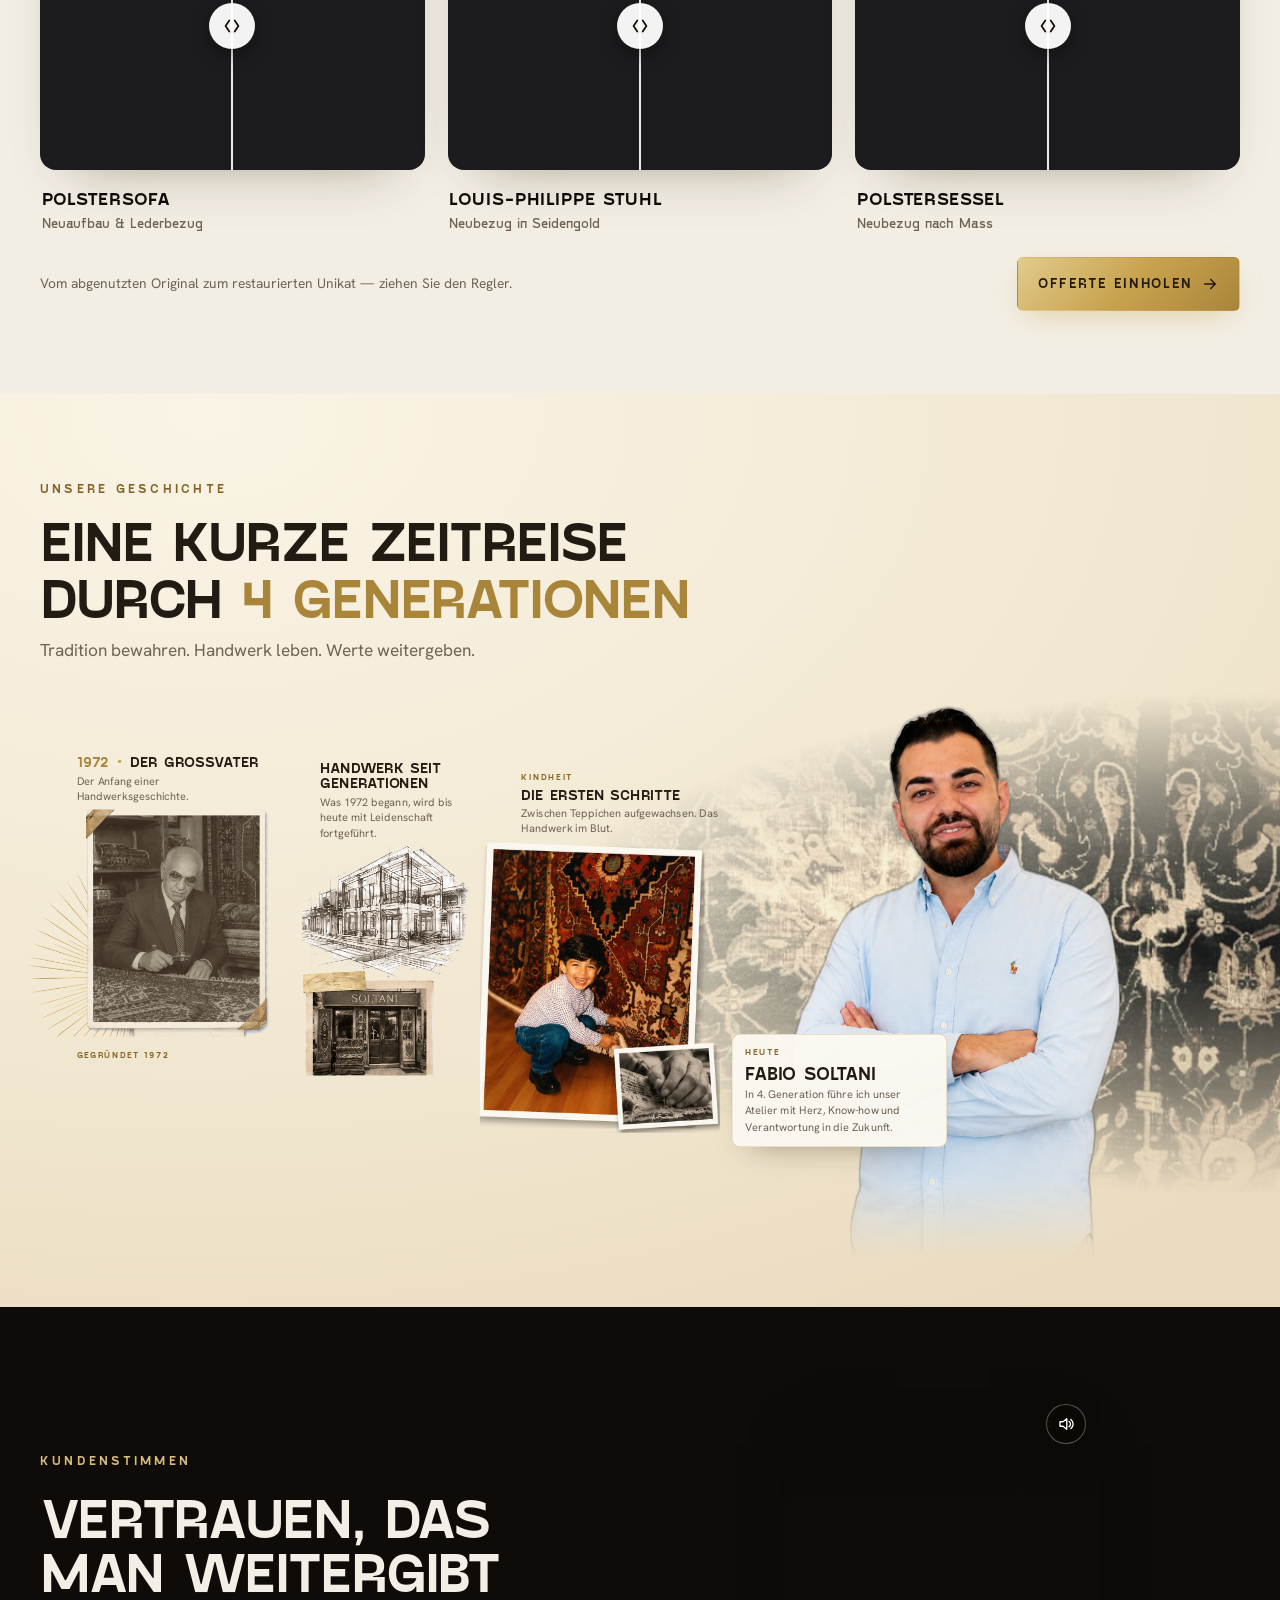
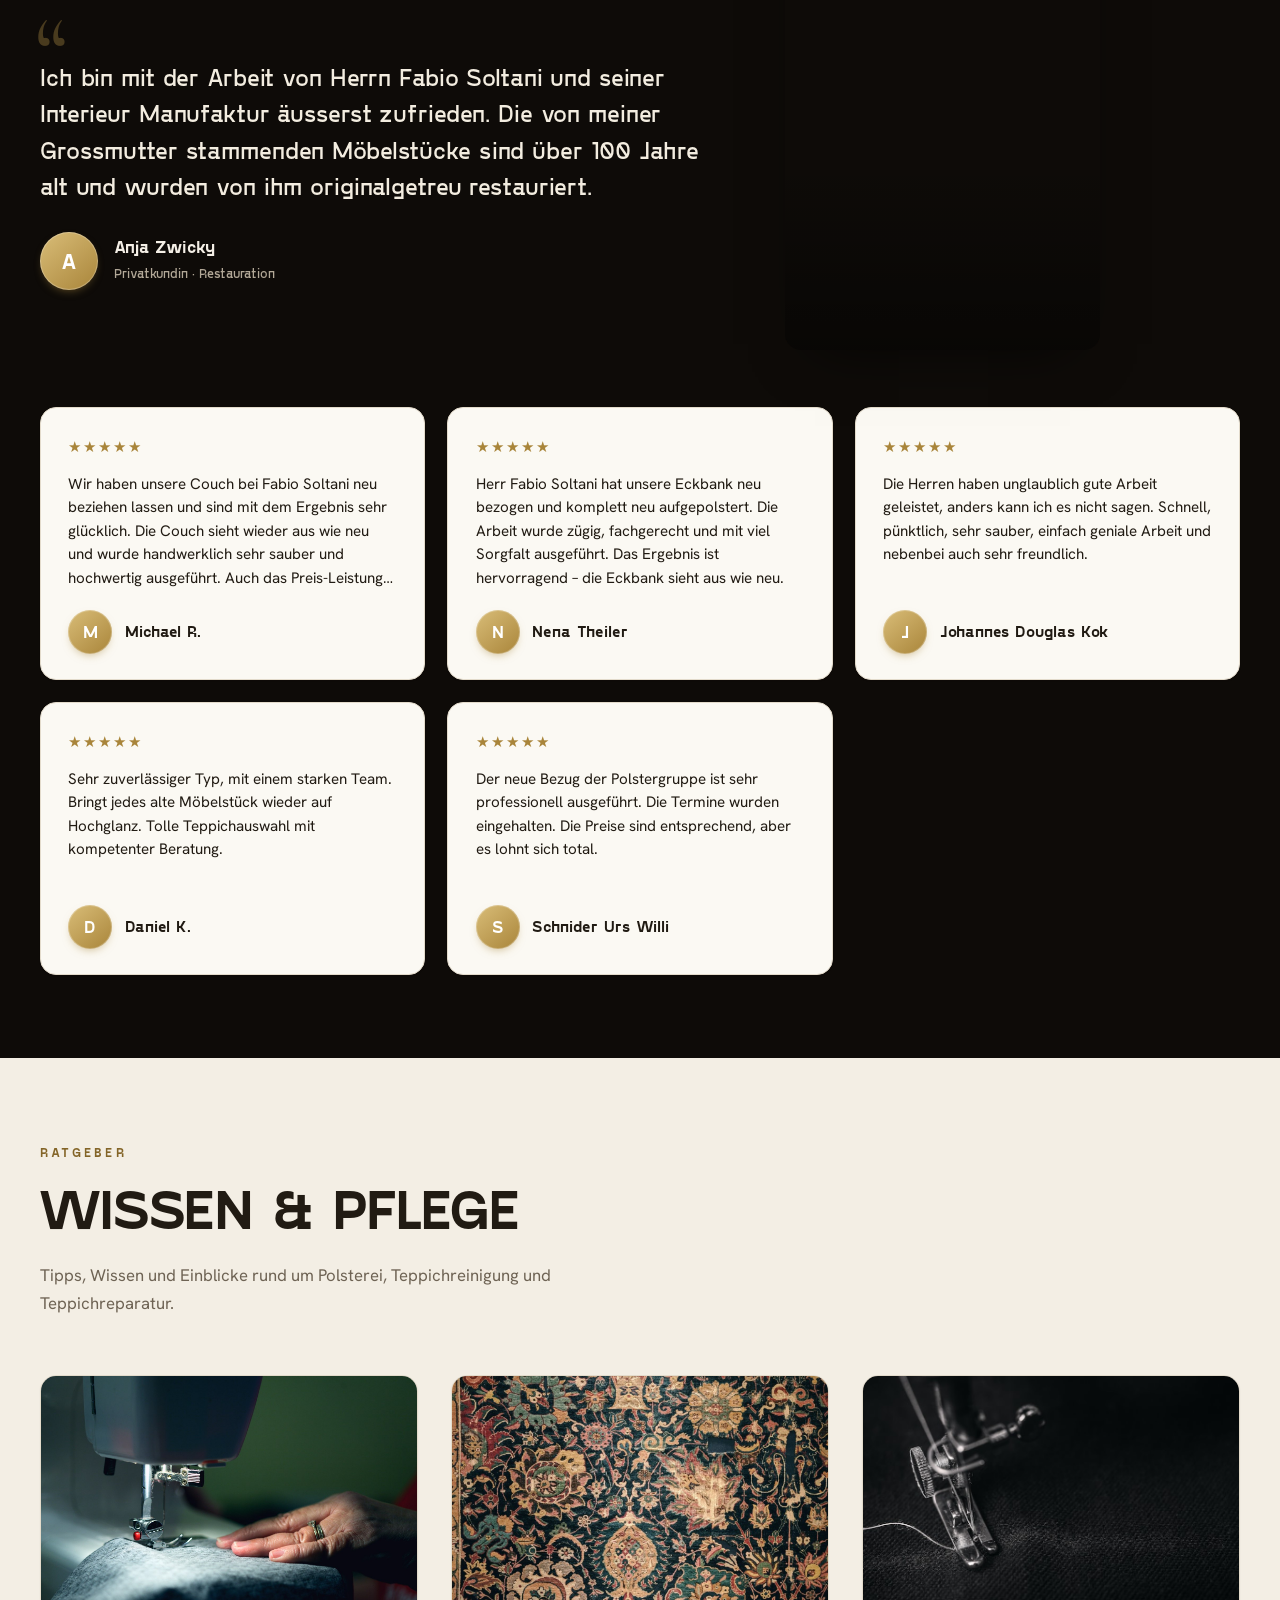
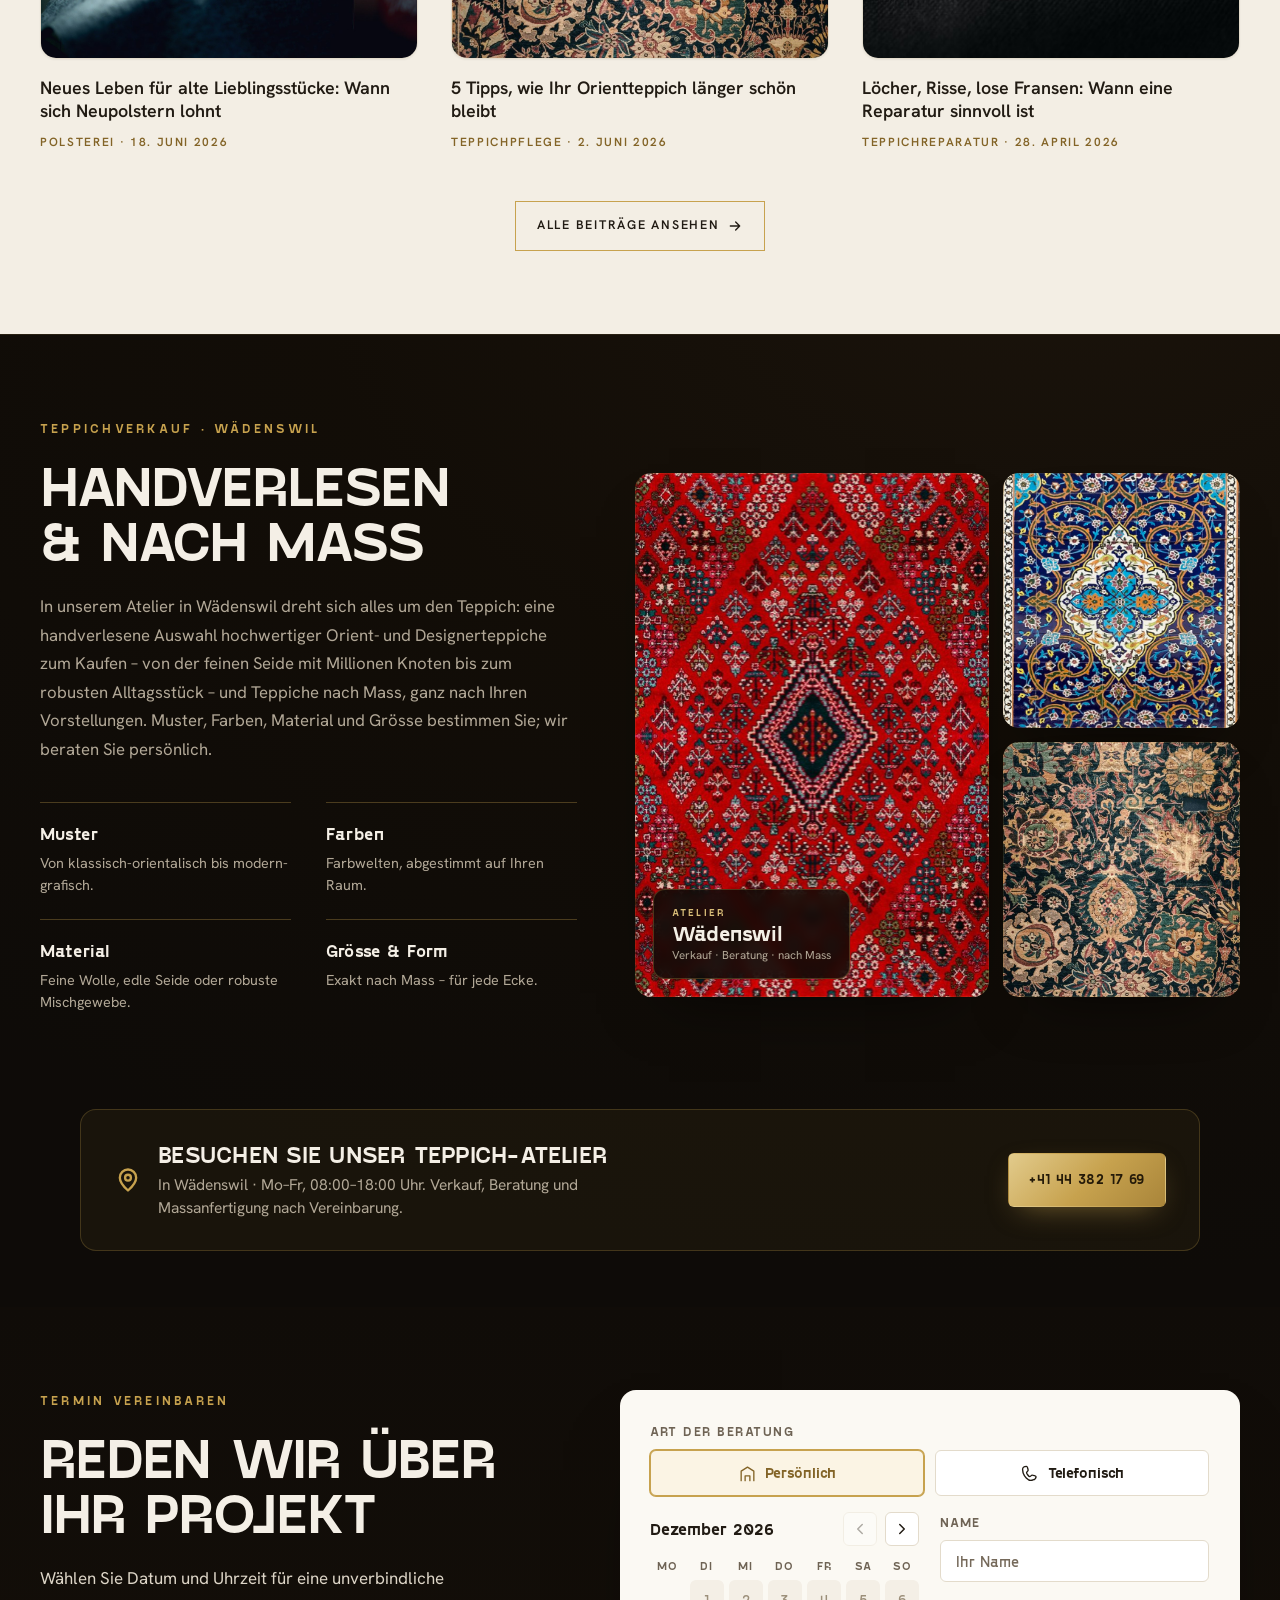
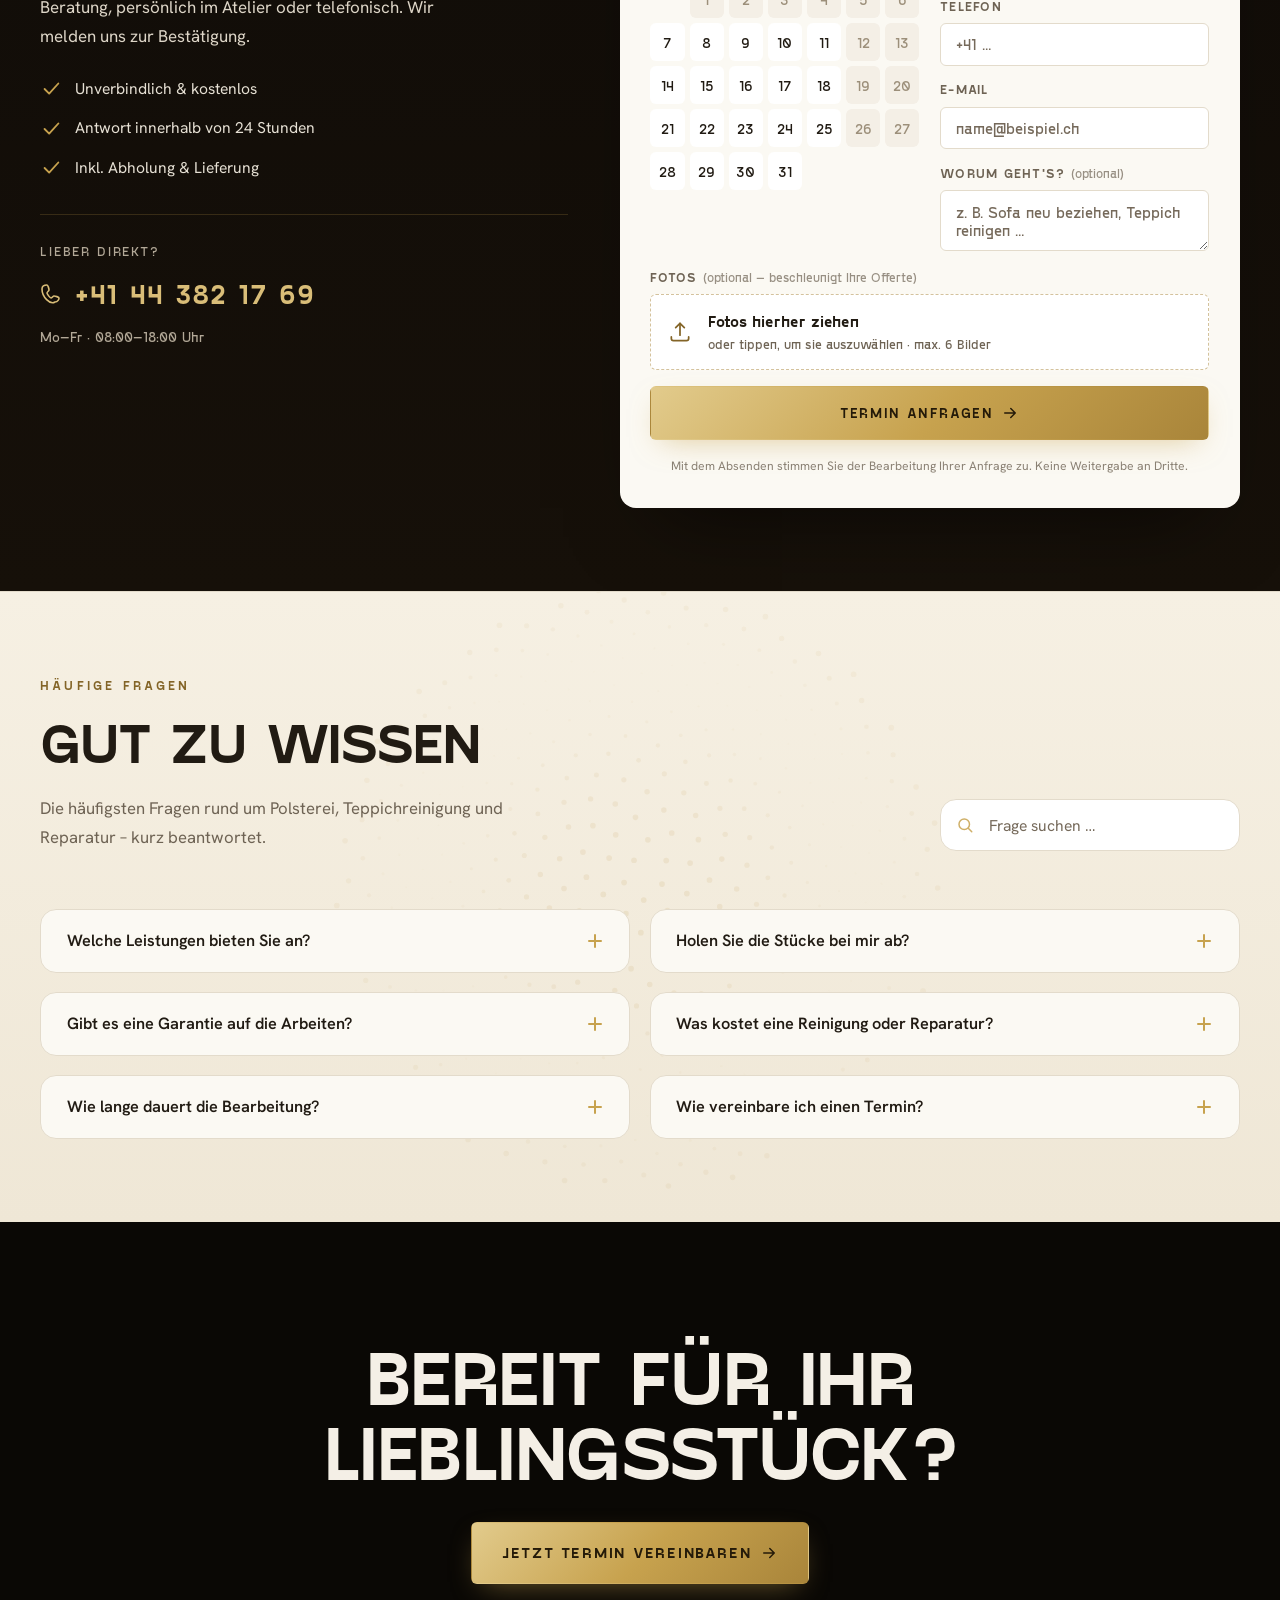
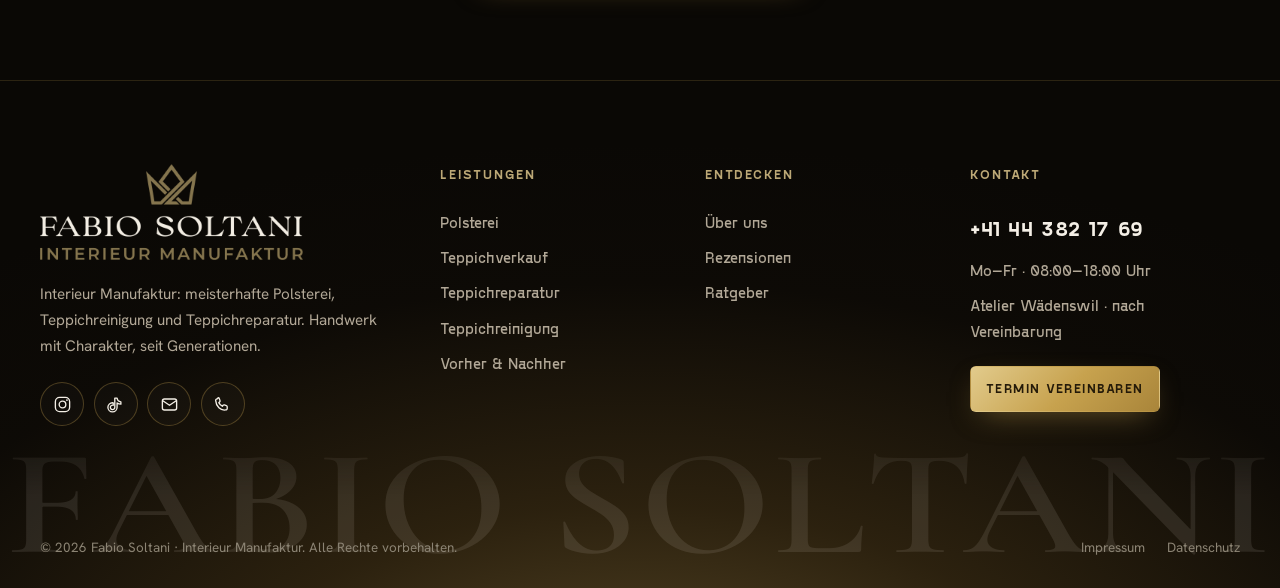
==== commit 7655f3e1: "Update index.html" ====
--- a/index.html
+++ b/index.html
@@ -26,11 +26,11 @@
 
 <link rel="icon" href="data:image/svg+xml,%3Csvg xmlns='http://www.w3.org/2000/svg' viewBox='0 0 32 32'%3E%3Cpath d='M4 24h24l-2 4H6z' fill='%23C7A24E'/%3E%3Cpath d='M3 8l6 6 7-9 7 9 6-6-3 14H6z' fill='none' stroke='%23C7A24E' stroke-width='2.2' stroke-linejoin='round'/%3E%3C/svg%3E">
 
-<link rel="preload" as="image" href="assets/img/atelier-hero.jpg" fetchpriority="high">
+<link rel="preload" as="image" href="https://d2ol7oe51mr4n9.cloudfront.net/user_3GmVWMu8qfChuhpbZAAwbcBzJN9/bab6e0ed-a942-4b4f-8c63-ad841f193c66.jpg" fetchpriority="high">
 <link rel="preload" as="font" type="font/woff" href="assets/fonts/GoshaSans-Bold.woff" crossorigin>
 <link rel="preconnect" href="https://fonts.googleapis.com">
 <link rel="preconnect" href="https://fonts.gstatic.com" crossorigin>
-<link rel="stylesheet" href="styles.css?v=176">
+<link rel="stylesheet" href="styles.css?v=177">
 <link rel="preconnect" href="https://api.fontshare.com" crossorigin>
 <link href="https://fonts.googleapis.com/css2?family=Allura&family=Cormorant+Garamond:ital,wght@0,500;0,600;0,700;1,500&family=Hanken+Grotesk:wght@400;500;600;700&display=swap" rel="stylesheet">
 
@@ -119,8 +119,8 @@
 <!-- ================= HERO ================= -->
 <section class="hero" id="start">
   <div class="media" data-media>
-    <div class="media-fallback" style="background-image:url('assets/img/atelier-hero.jpg')"></div>
-    <video class="media-video" data-video-key="hero" autoplay muted loop playsinline preload="none" poster="assets/img/atelier-hero.jpg" aria-hidden="true"></video>
+    <div class="media-fallback" style="background-image:url('https://d2ol7oe51mr4n9.cloudfront.net/user_3GmVWMu8qfChuhpbZAAwbcBzJN9/bab6e0ed-a942-4b4f-8c63-ad841f193c66.jpg')"></div>
+    <video class="media-video" data-video-key="hero" autoplay muted loop playsinline preload="none" poster="https://d2ol7oe51mr4n9.cloudfront.net/user_3GmVWMu8qfChuhpbZAAwbcBzJN9/bab6e0ed-a942-4b4f-8c63-ad841f193c66.jpg" aria-hidden="true"></video>
     <div class="media-scrim hero-scrim"></div>
     <div class="media-grain"></div>
   </div>
@@ -809,6 +809,6 @@
   <a class="btn btn-gold" href="#termin">Termin</a>
 </div>
 
-<script src="script.js?v=134"></script>
+<script src="script.js?v=135"></script>
 </body>
 </html>
--- a/styles.css
+++ b/styles.css
@@ -218,8 +218,9 @@
 @media (prefers-reduced-motion:reduce){.media-fallback{animation:none}}
 
 .hero-scrim{background:
-  linear-gradient(95deg,rgba(8,6,4,.92) 0%,rgba(8,6,4,.72) 34%,rgba(8,6,4,.28) 62%,rgba(8,6,4,.55) 100%),
-  linear-gradient(0deg,rgba(8,6,4,.85) 2%,rgba(8,6,4,0) 32%)}
+  linear-gradient(95deg,rgba(8,6,4,.94) 0%,rgba(8,6,4,.82) 40%,rgba(8,6,4,.5) 72%,rgba(8,6,4,.6) 100%),
+  linear-gradient(0deg,rgba(8,6,4,.82) 2%,rgba(8,6,4,0) 34%),
+  linear-gradient(rgba(8,6,4,.22),rgba(8,6,4,.22))}
 .philo-scrim{background:
   linear-gradient(90deg,rgba(8,6,4,.96) 0%,rgba(8,6,4,.92) 46%,rgba(8,6,4,.5) 74%,rgba(8,6,4,.68) 100%),
   linear-gradient(0deg,rgba(8,6,4,.65),rgba(8,6,4,0) 26%)}
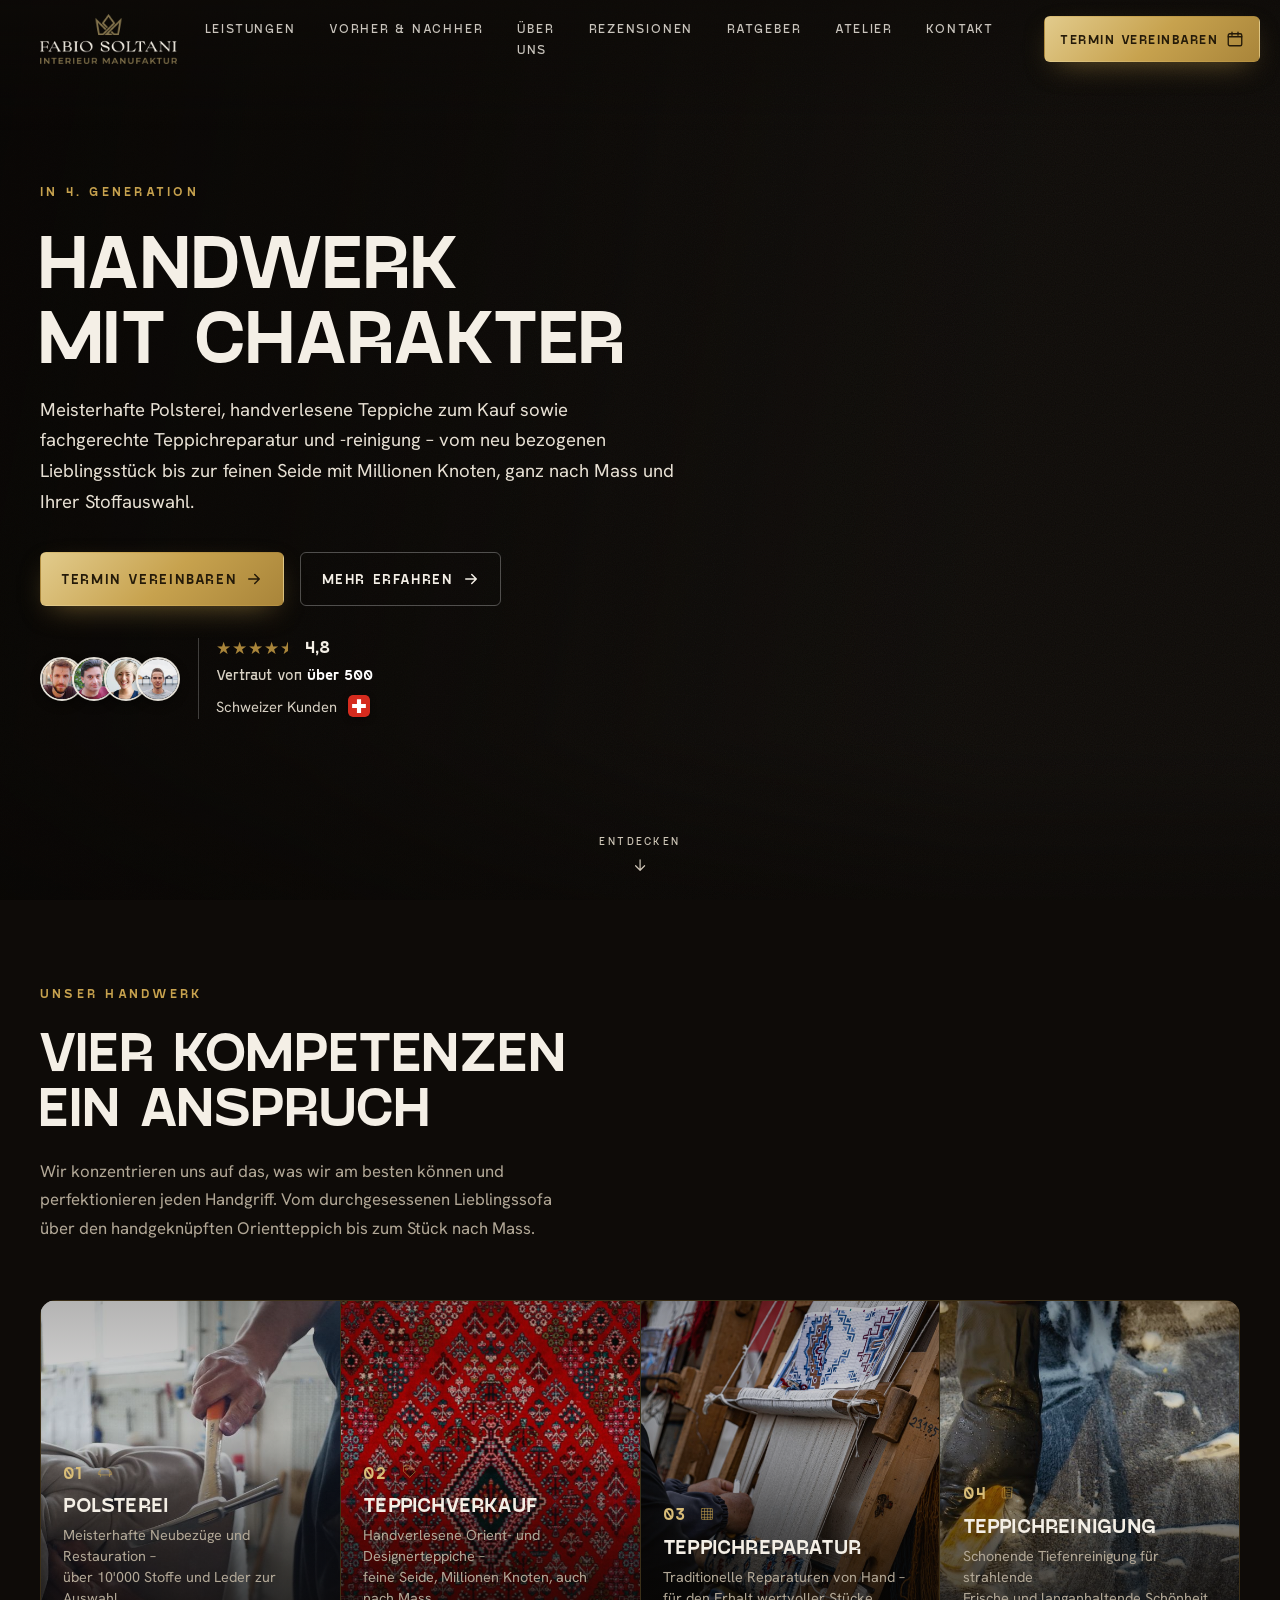
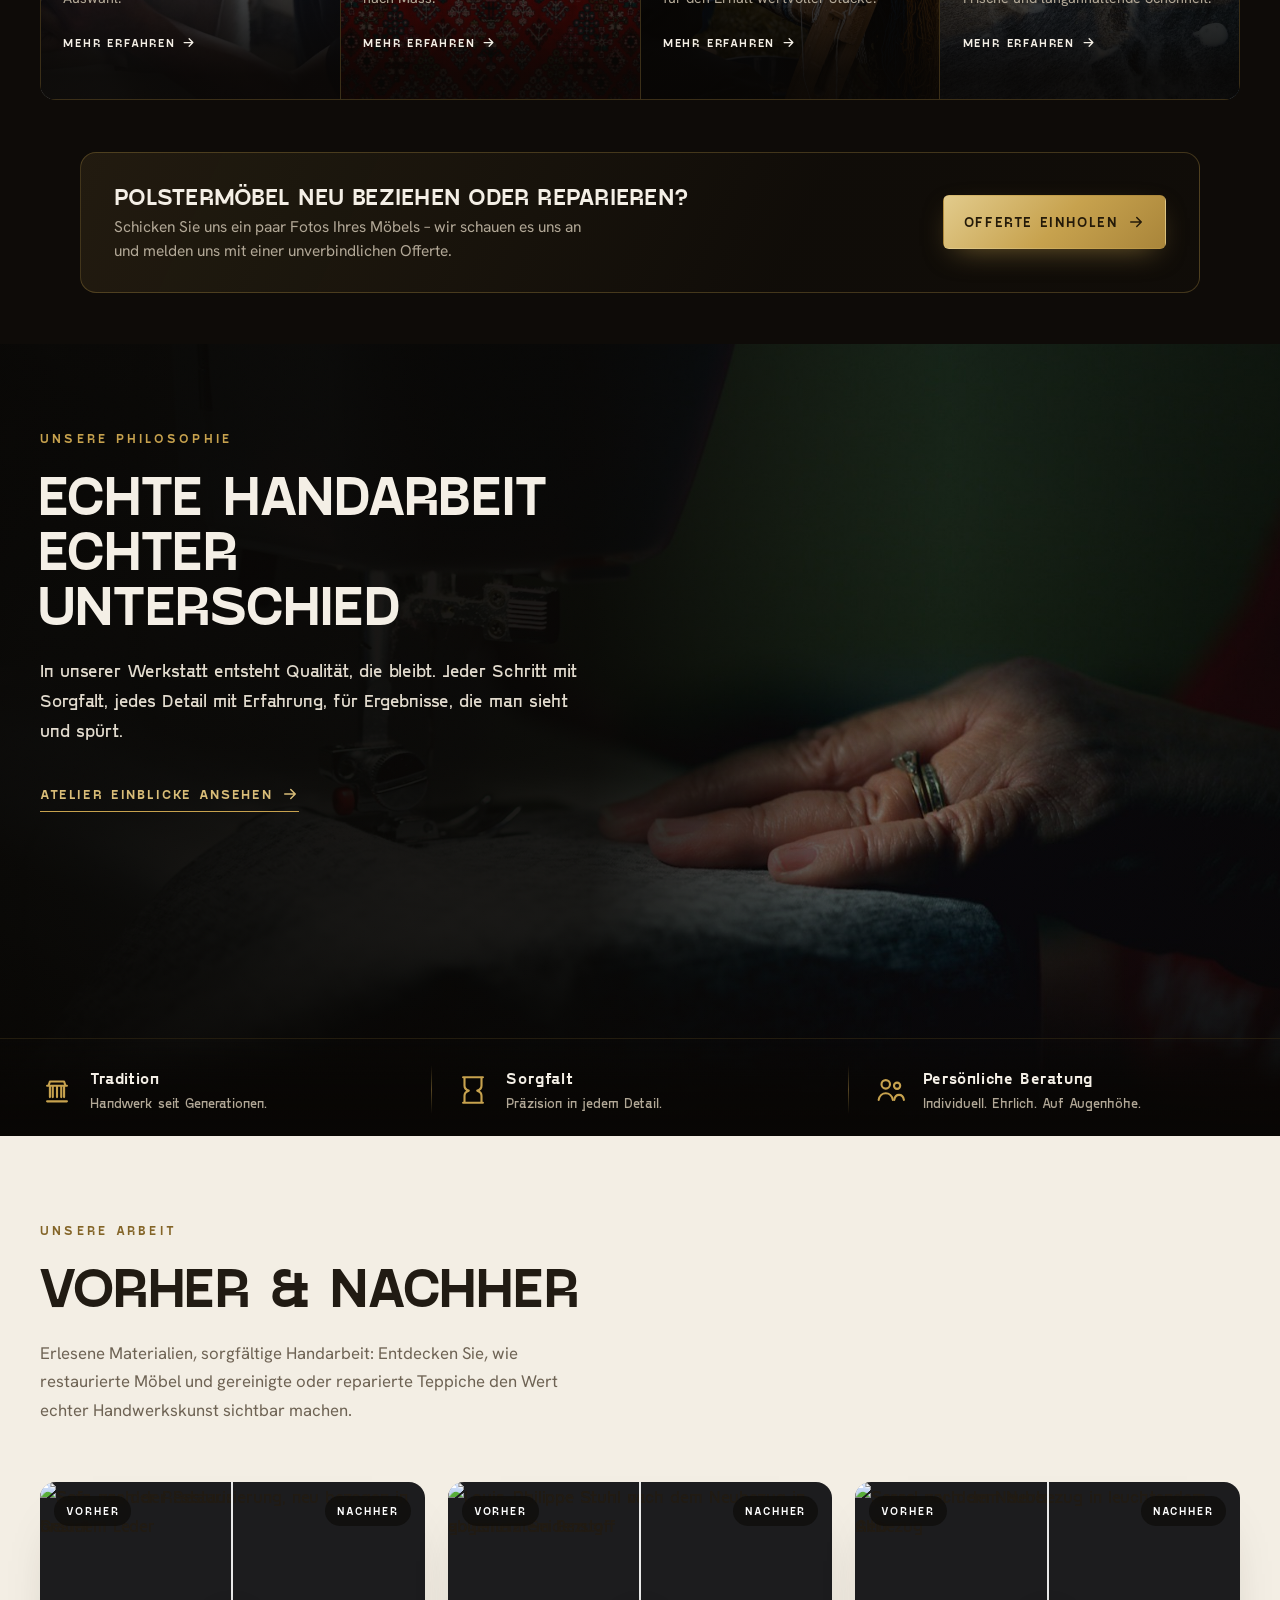
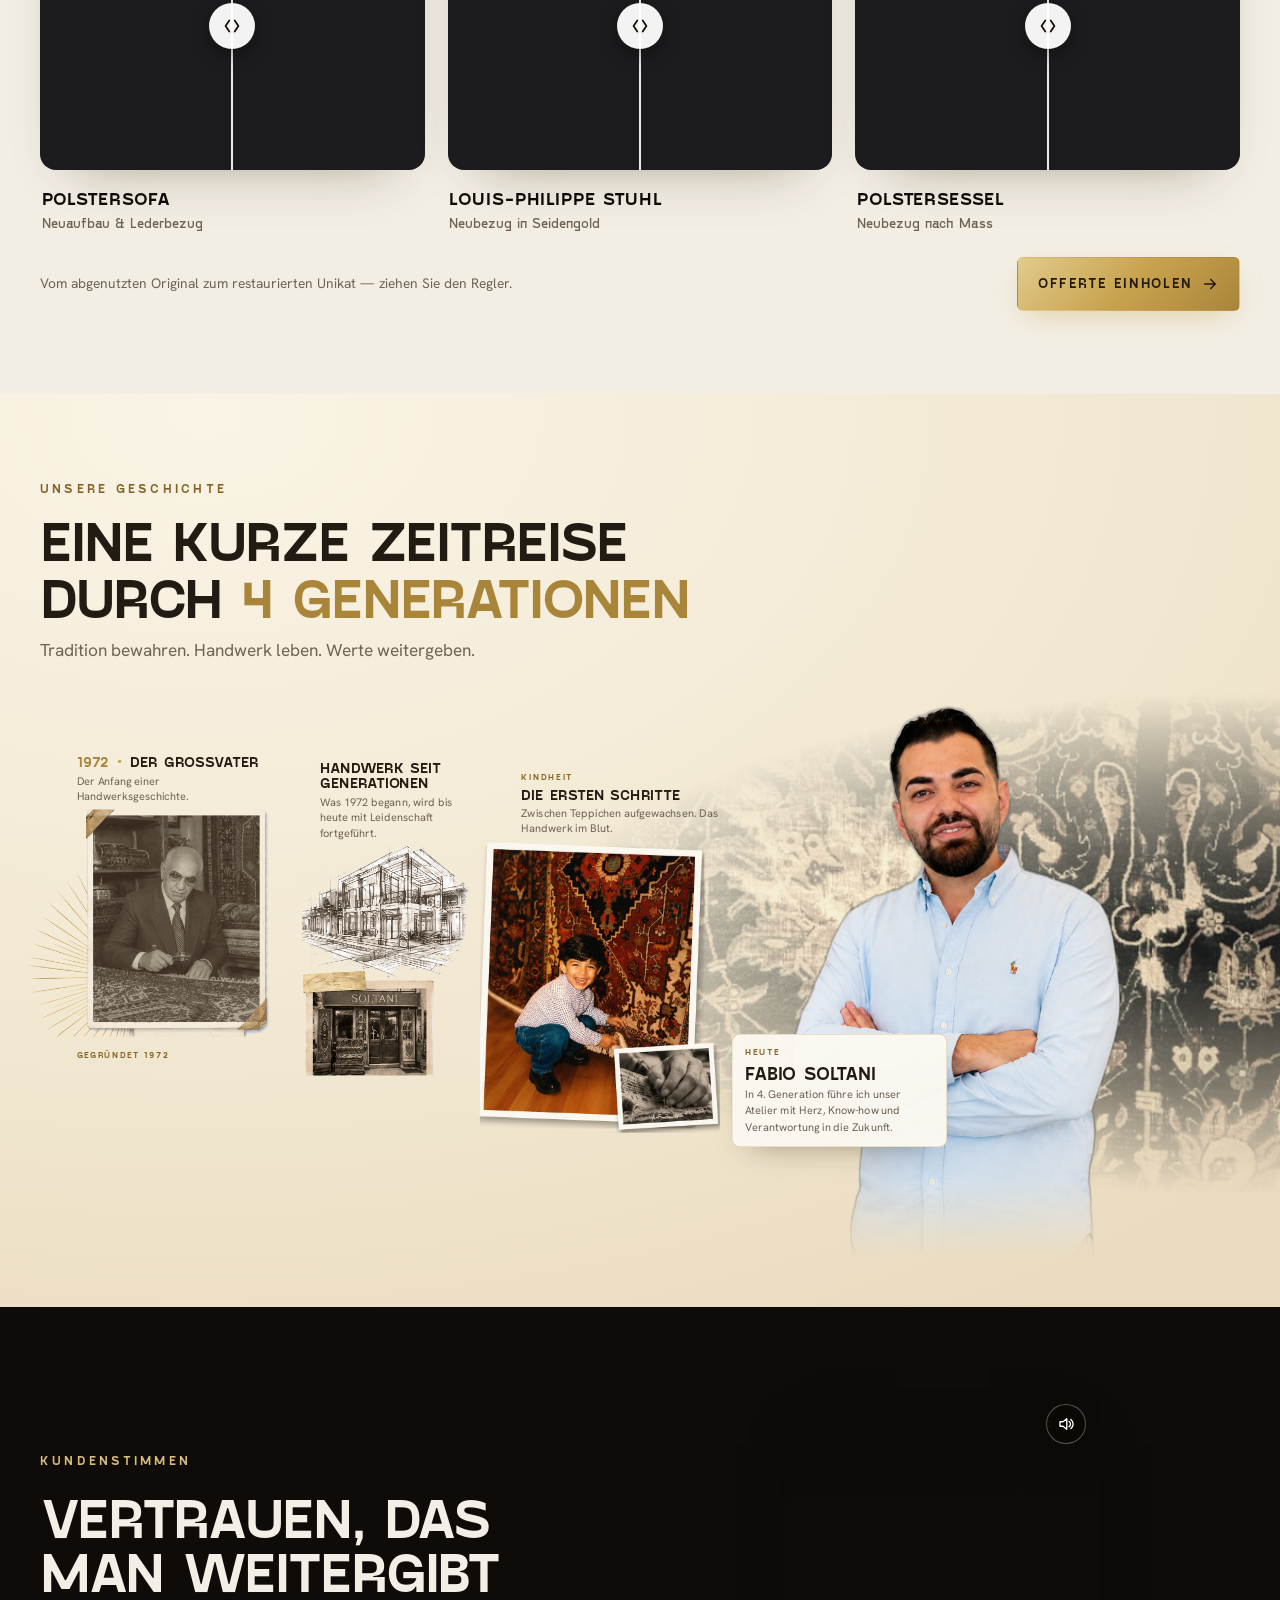
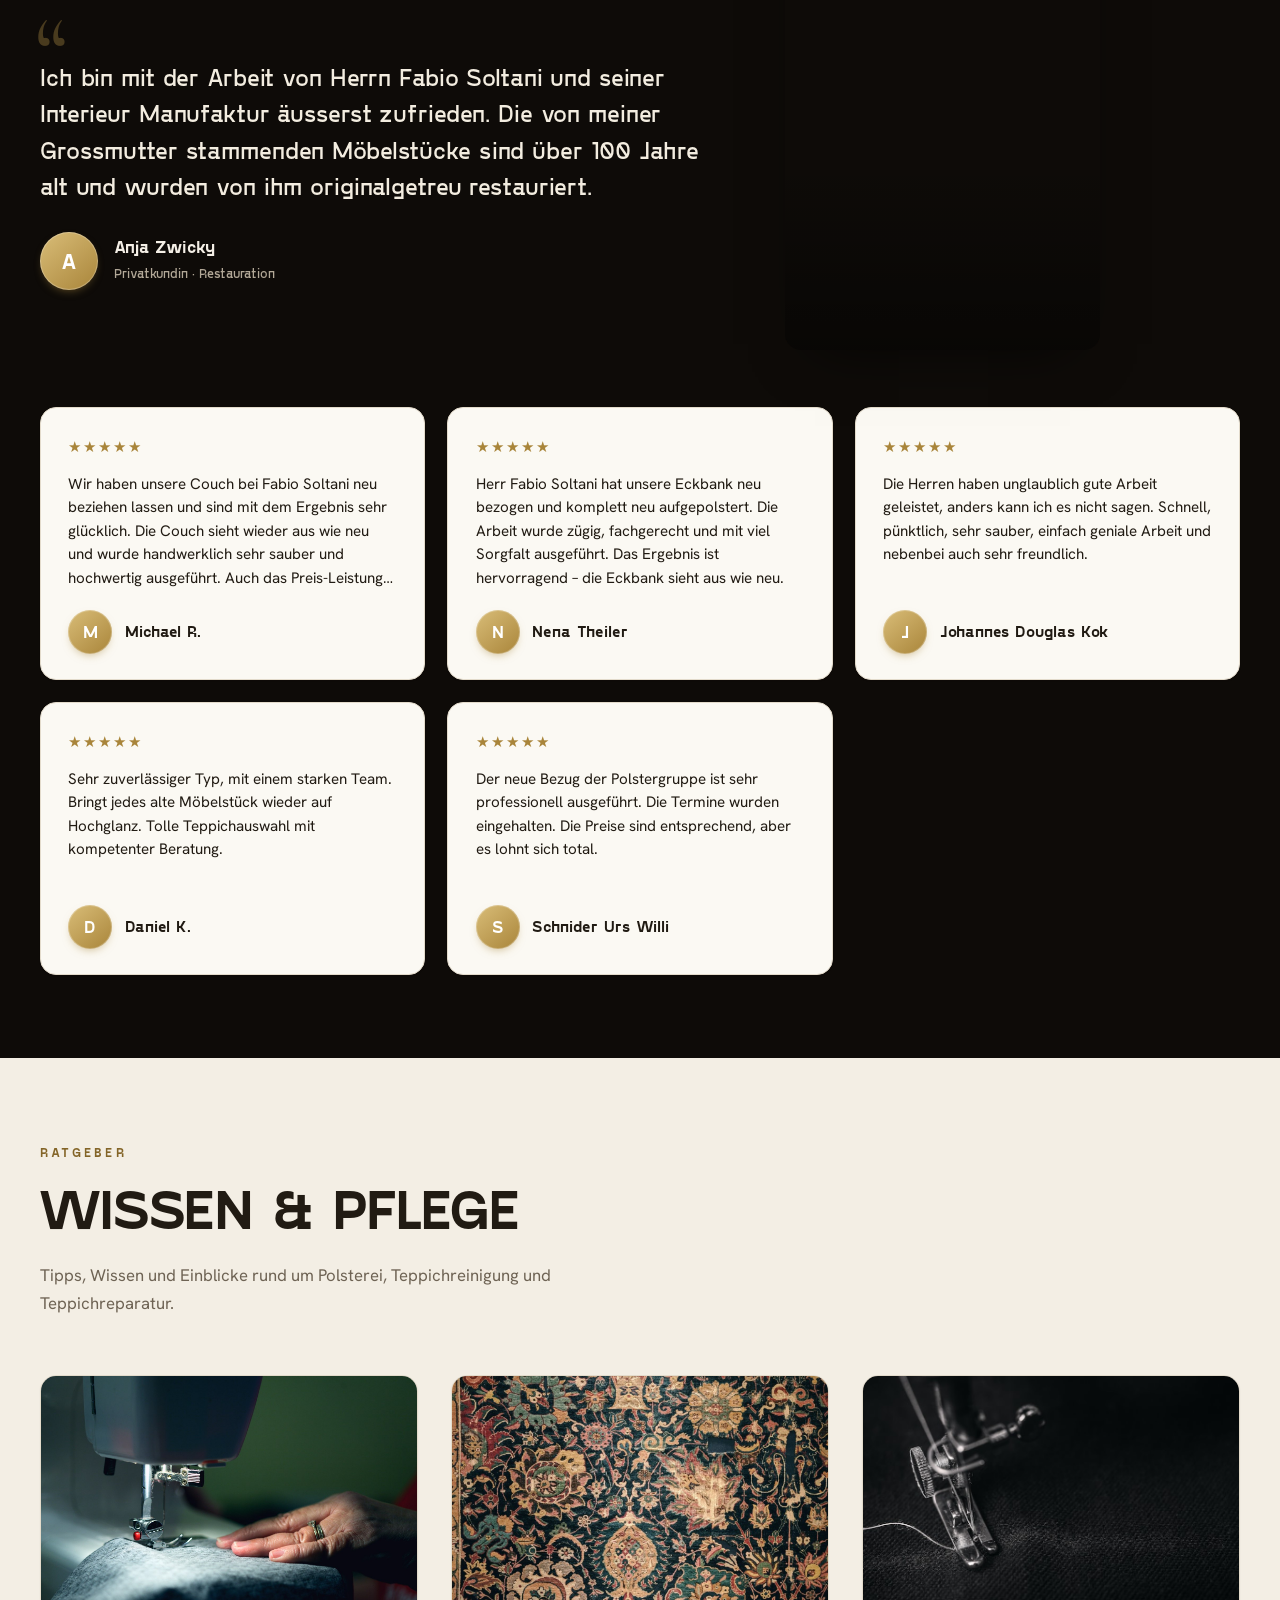
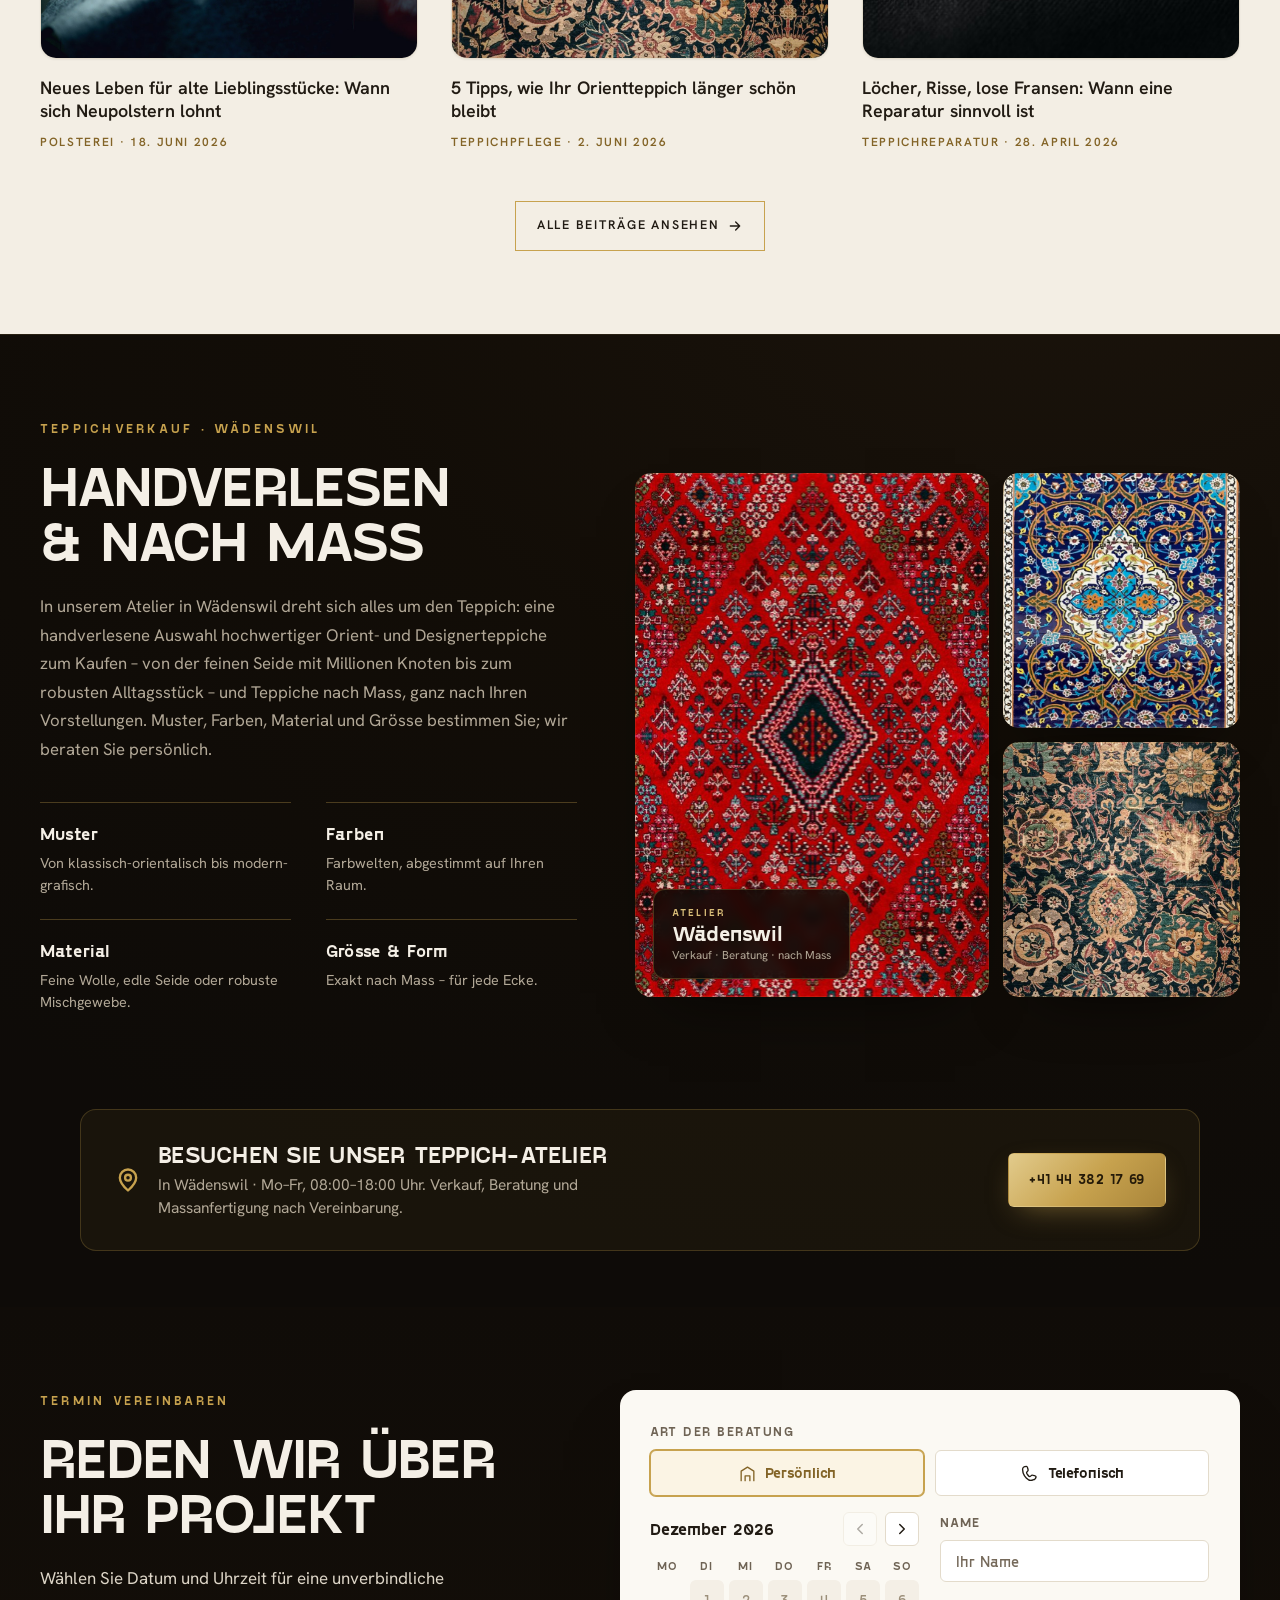
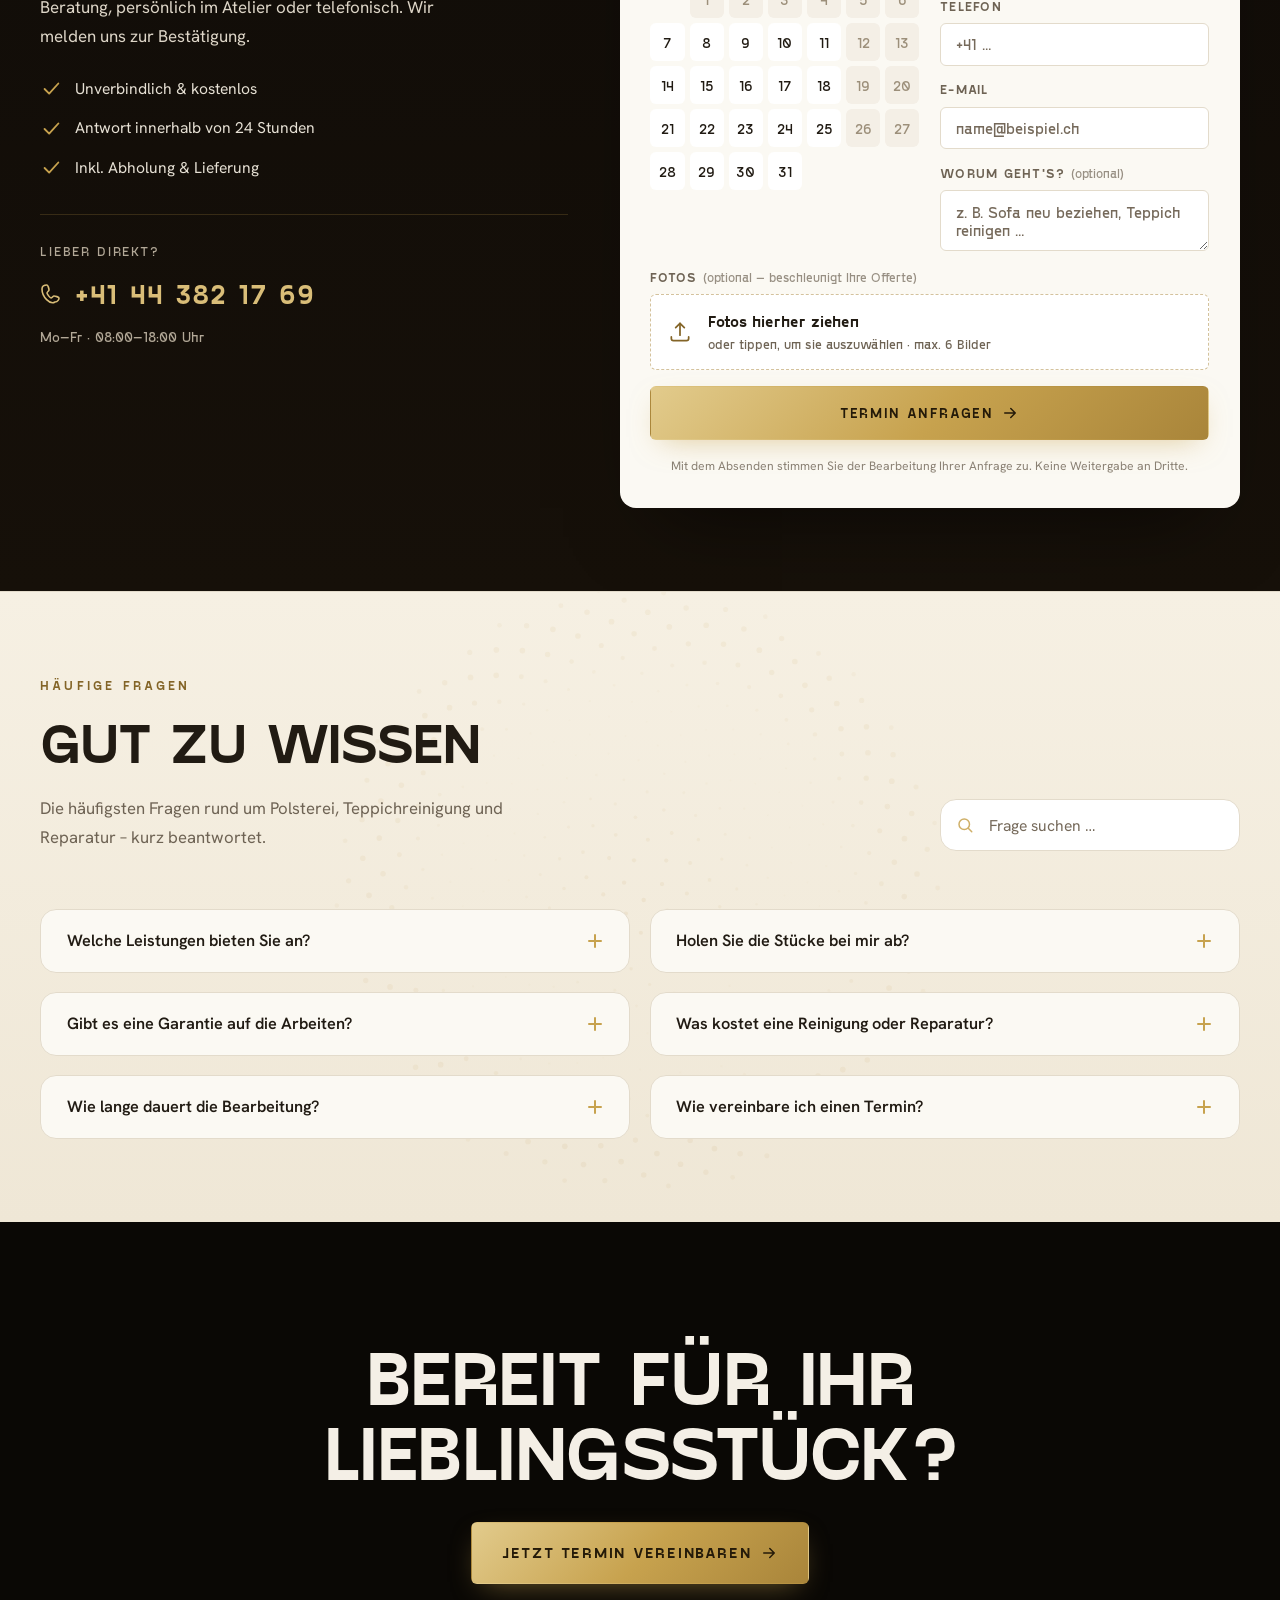
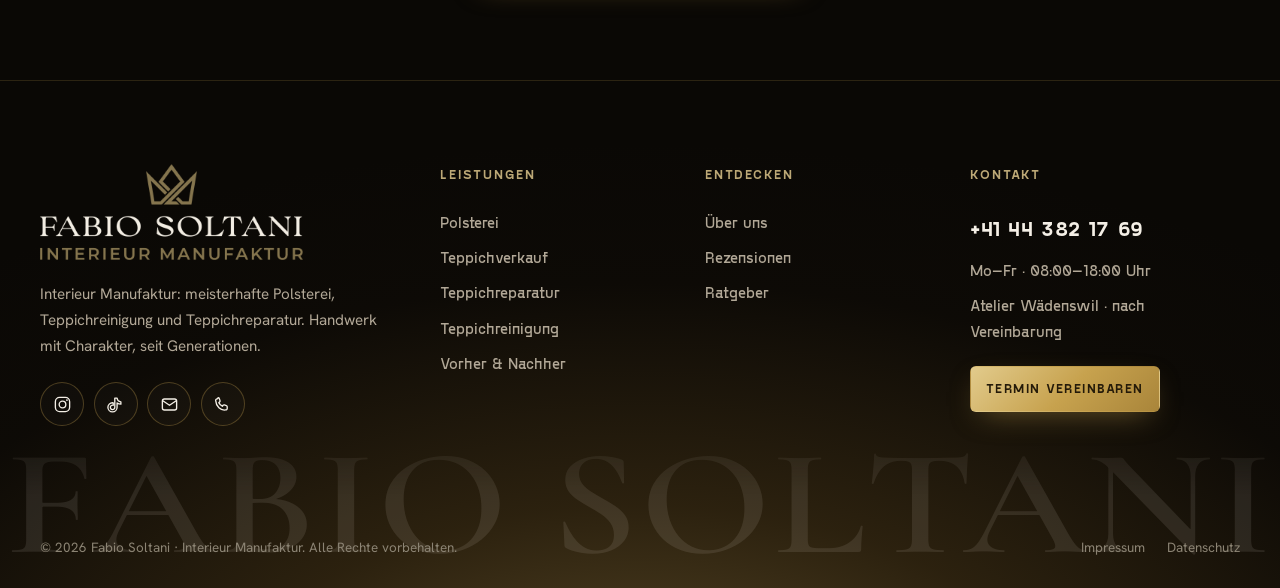
==== commit 176d8fc1: "Update index.html" ====
--- a/index.html
+++ b/index.html
@@ -30,7 +30,7 @@
 <link rel="preload" as="font" type="font/woff" href="assets/fonts/GoshaSans-Bold.woff" crossorigin>
 <link rel="preconnect" href="https://fonts.googleapis.com">
 <link rel="preconnect" href="https://fonts.gstatic.com" crossorigin>
-<link rel="stylesheet" href="styles.css?v=177">
+<link rel="stylesheet" href="styles.css?v=178">
 <link rel="preconnect" href="https://api.fontshare.com" crossorigin>
 <link href="https://fonts.googleapis.com/css2?family=Allura&family=Cormorant+Garamond:ital,wght@0,500;0,600;0,700;1,500&family=Hanken+Grotesk:wght@400;500;600;700&display=swap" rel="stylesheet">
 
@@ -809,6 +809,6 @@
   <a class="btn btn-gold" href="#termin">Termin</a>
 </div>
 
-<script src="script.js?v=135"></script>
+<script src="script.js?v=136"></script>
 </body>
 </html>
--- a/styles.css
+++ b/styles.css
@@ -218,9 +218,12 @@
 @media (prefers-reduced-motion:reduce){.media-fallback{animation:none}}
 
 .hero-scrim{background:
-  linear-gradient(95deg,rgba(8,6,4,.94) 0%,rgba(8,6,4,.82) 40%,rgba(8,6,4,.5) 72%,rgba(8,6,4,.6) 100%),
-  linear-gradient(0deg,rgba(8,6,4,.82) 2%,rgba(8,6,4,0) 34%),
-  linear-gradient(rgba(8,6,4,.22),rgba(8,6,4,.22))}
+  linear-gradient(100deg,rgba(8,6,4,.88) 0%,rgba(8,6,4,.6) 30%,rgba(8,6,4,.24) 54%,rgba(8,6,4,0) 78%),
+  linear-gradient(0deg,rgba(8,6,4,.5) 0%,rgba(8,6,4,0) 18%)}
+.hero .media-video,.hero .media-fallback{filter:brightness(1.08) saturate(1.05)}
+@media (max-width:768px){.hero-scrim{background:
+  linear-gradient(180deg,rgba(8,6,4,.55) 0%,rgba(8,6,4,.4) 44%,rgba(8,6,4,.58) 100%),
+  linear-gradient(0deg,rgba(8,6,4,.5) 0%,rgba(8,6,4,0) 26%)}}
 .philo-scrim{background:
   linear-gradient(90deg,rgba(8,6,4,.96) 0%,rgba(8,6,4,.92) 46%,rgba(8,6,4,.5) 74%,rgba(8,6,4,.68) 100%),
   linear-gradient(0deg,rgba(8,6,4,.65),rgba(8,6,4,0) 26%)}
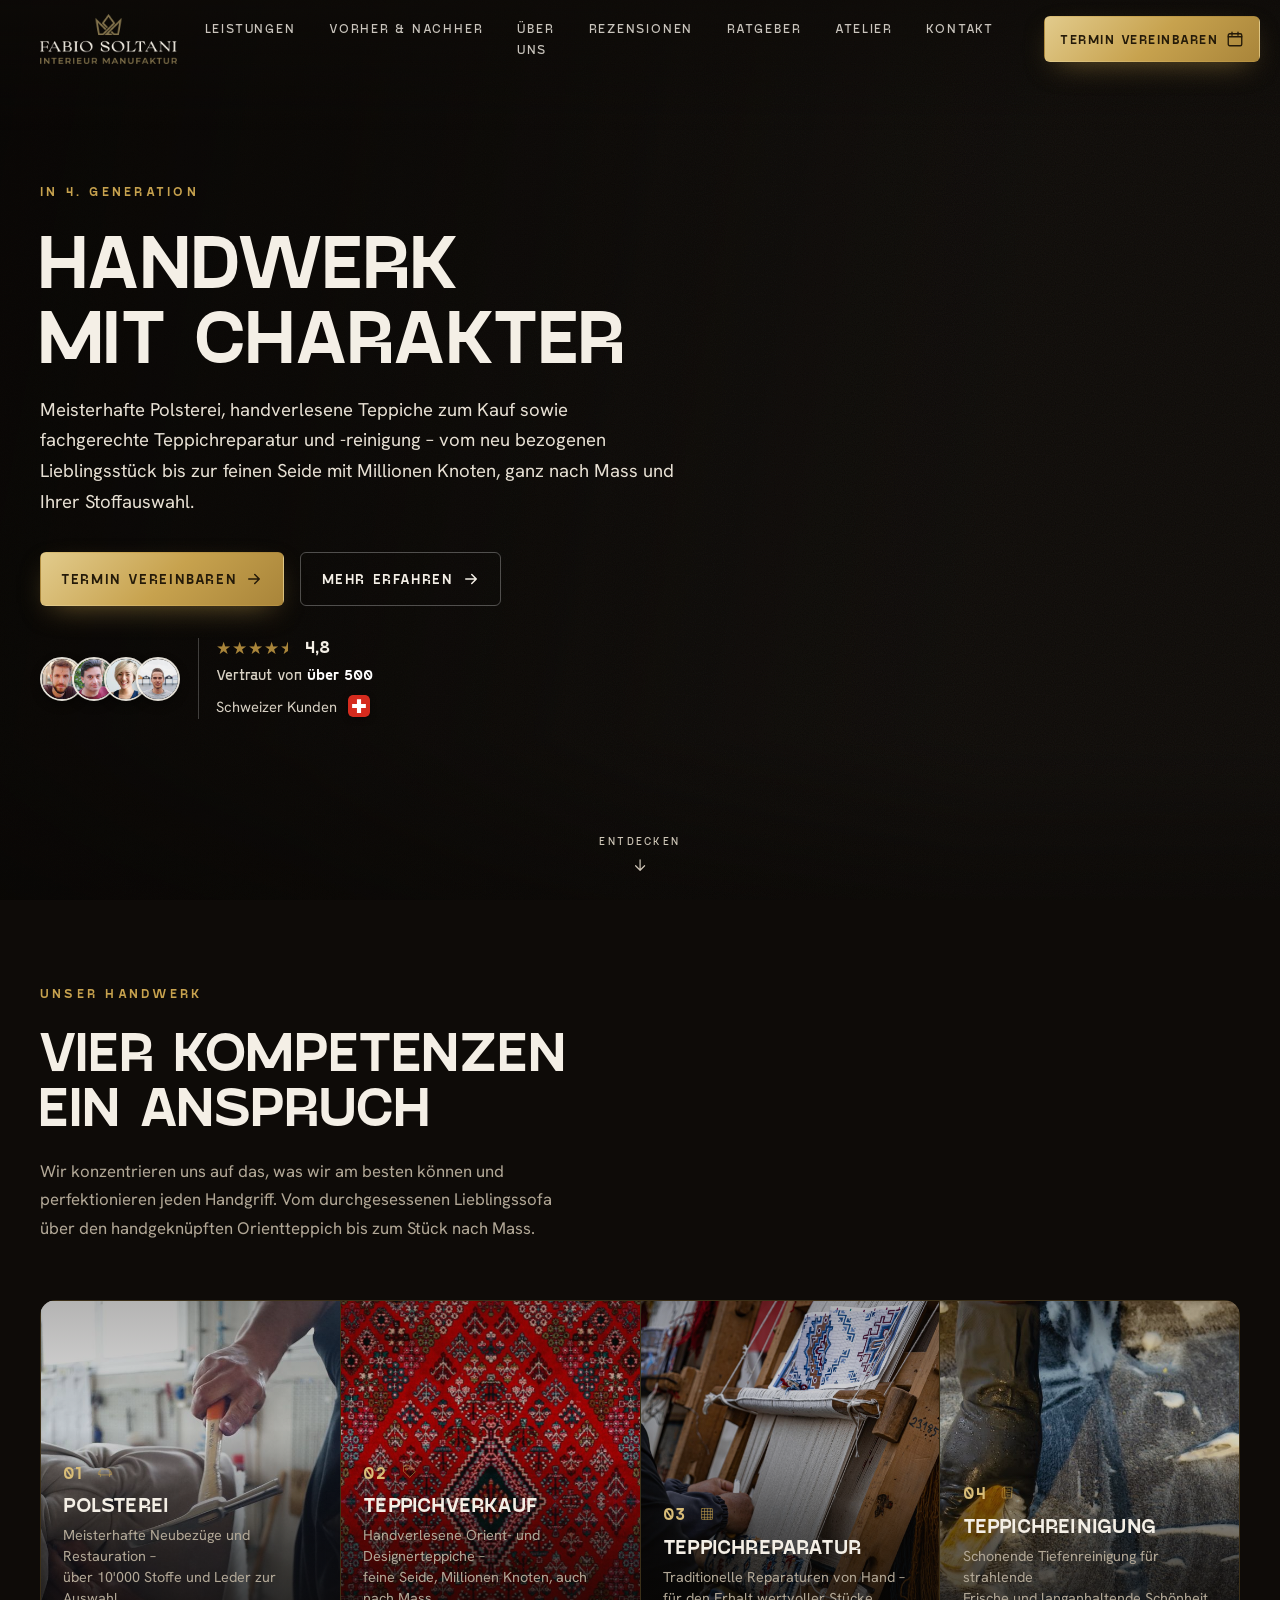
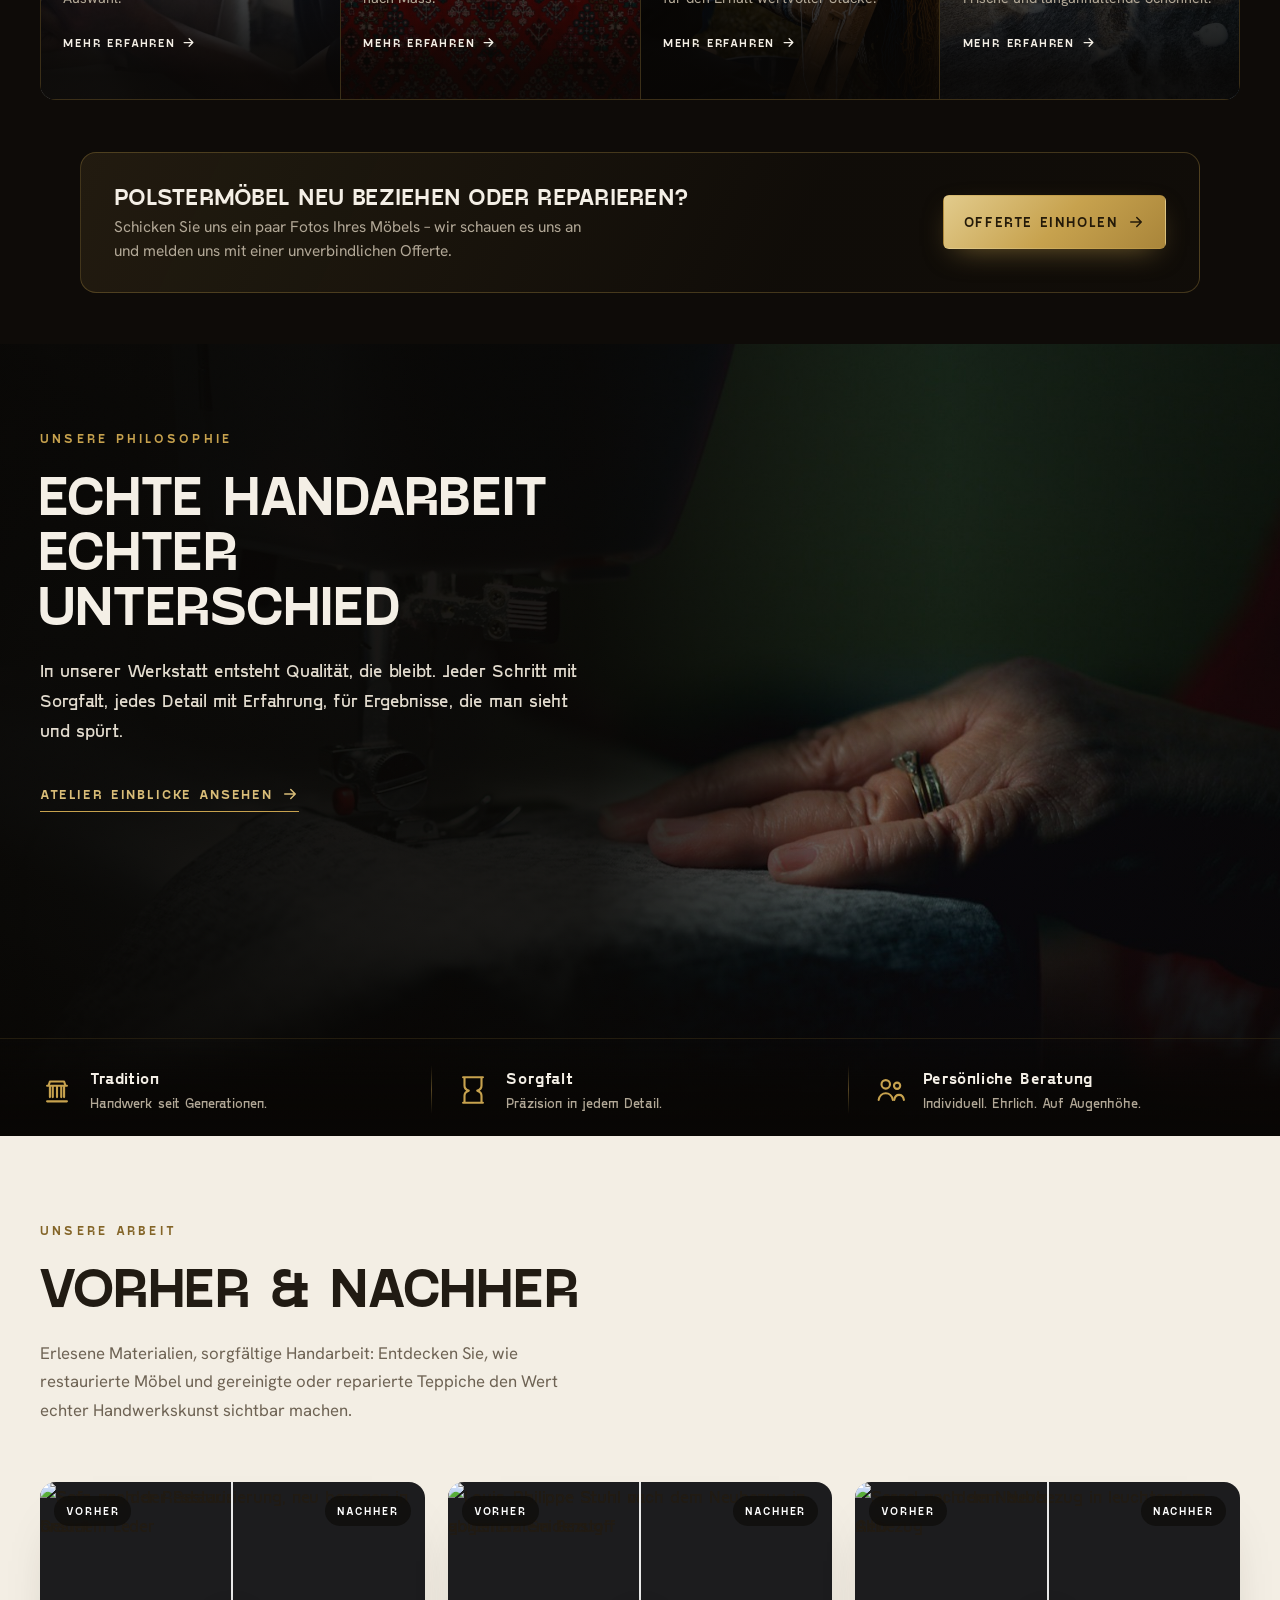
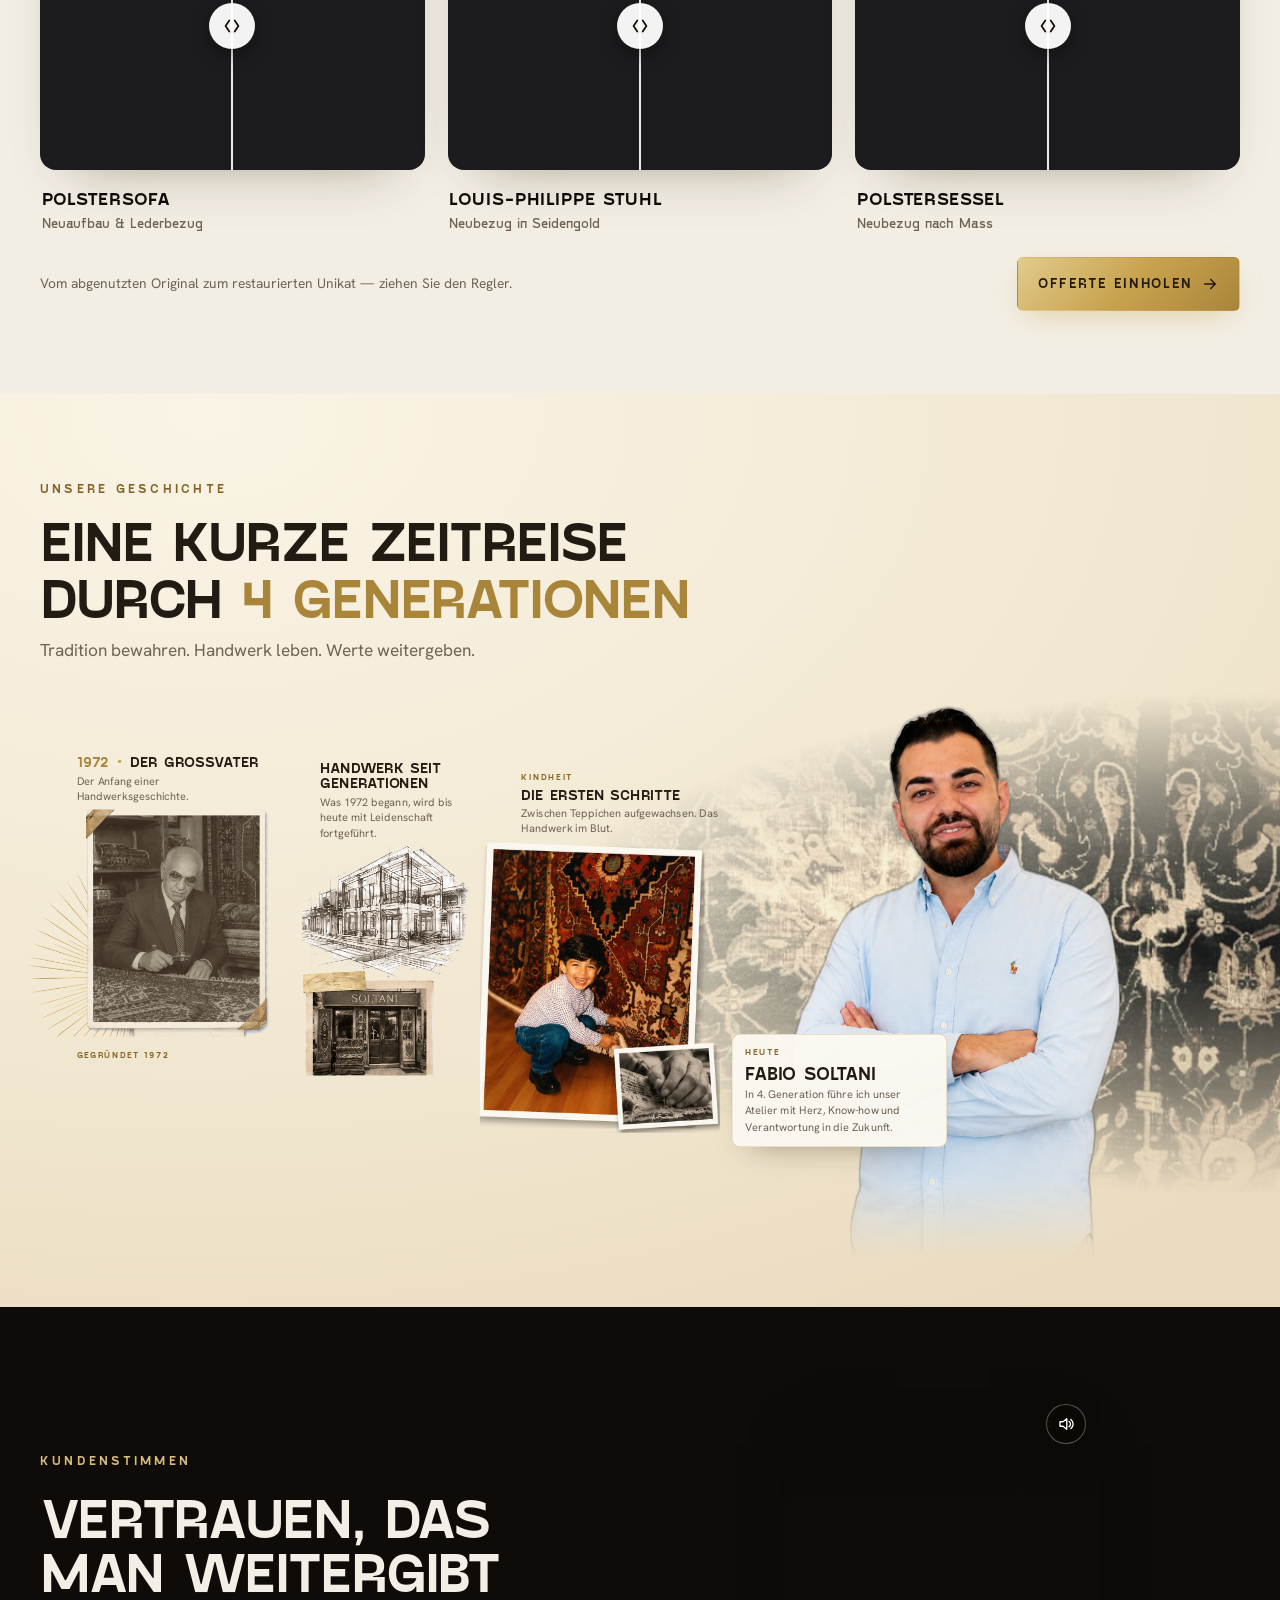
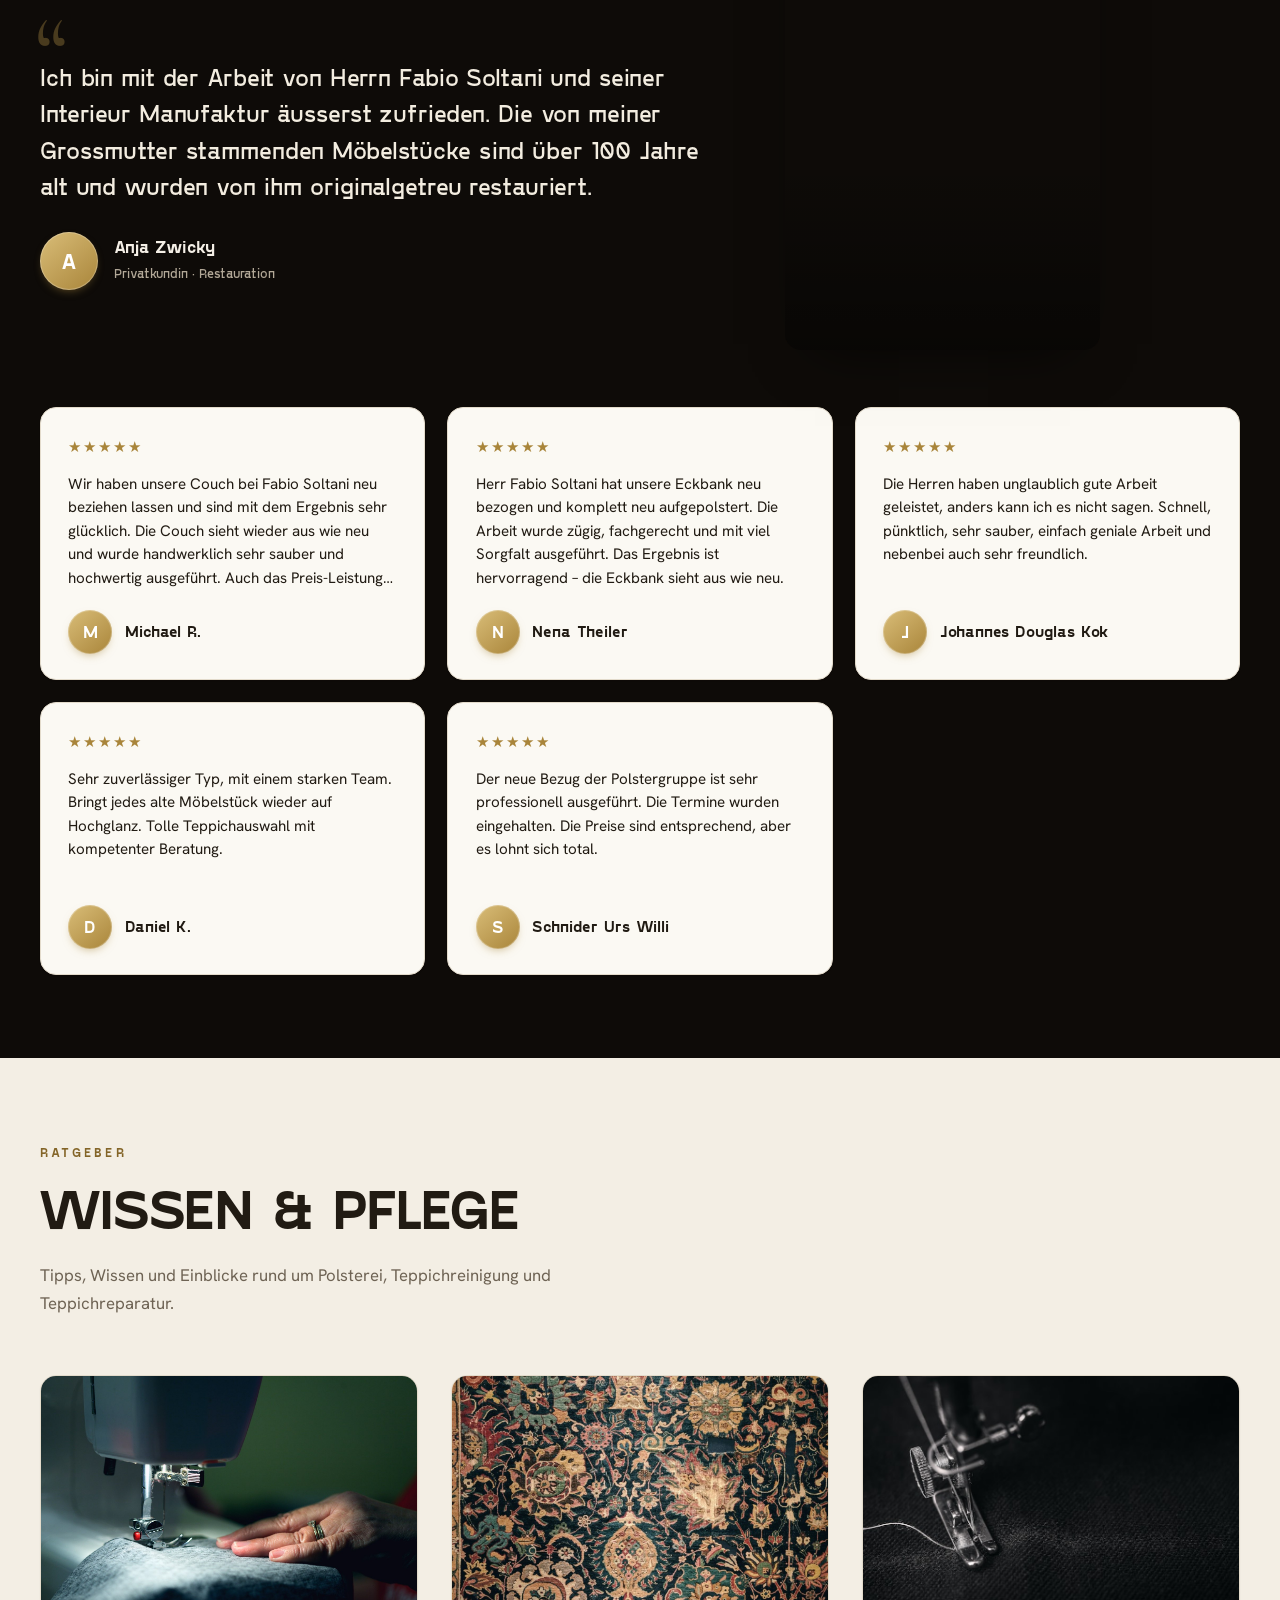
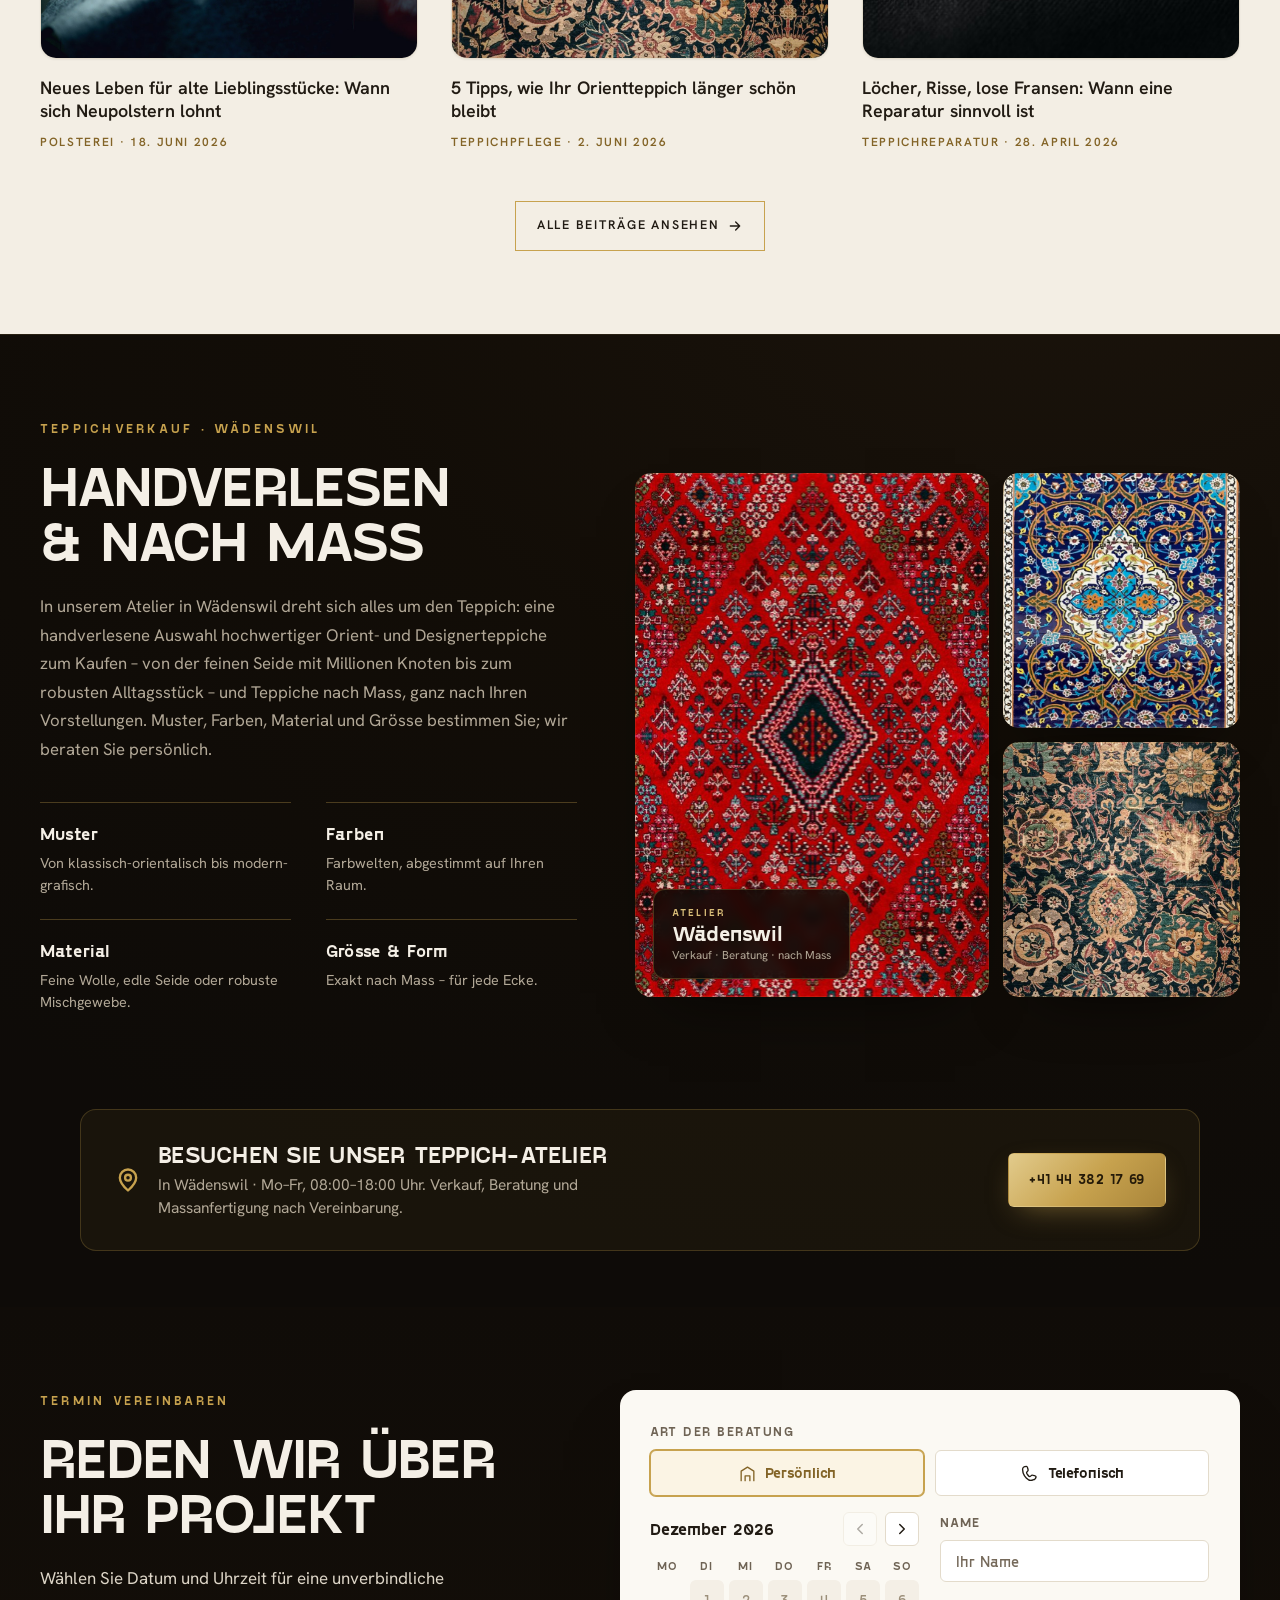
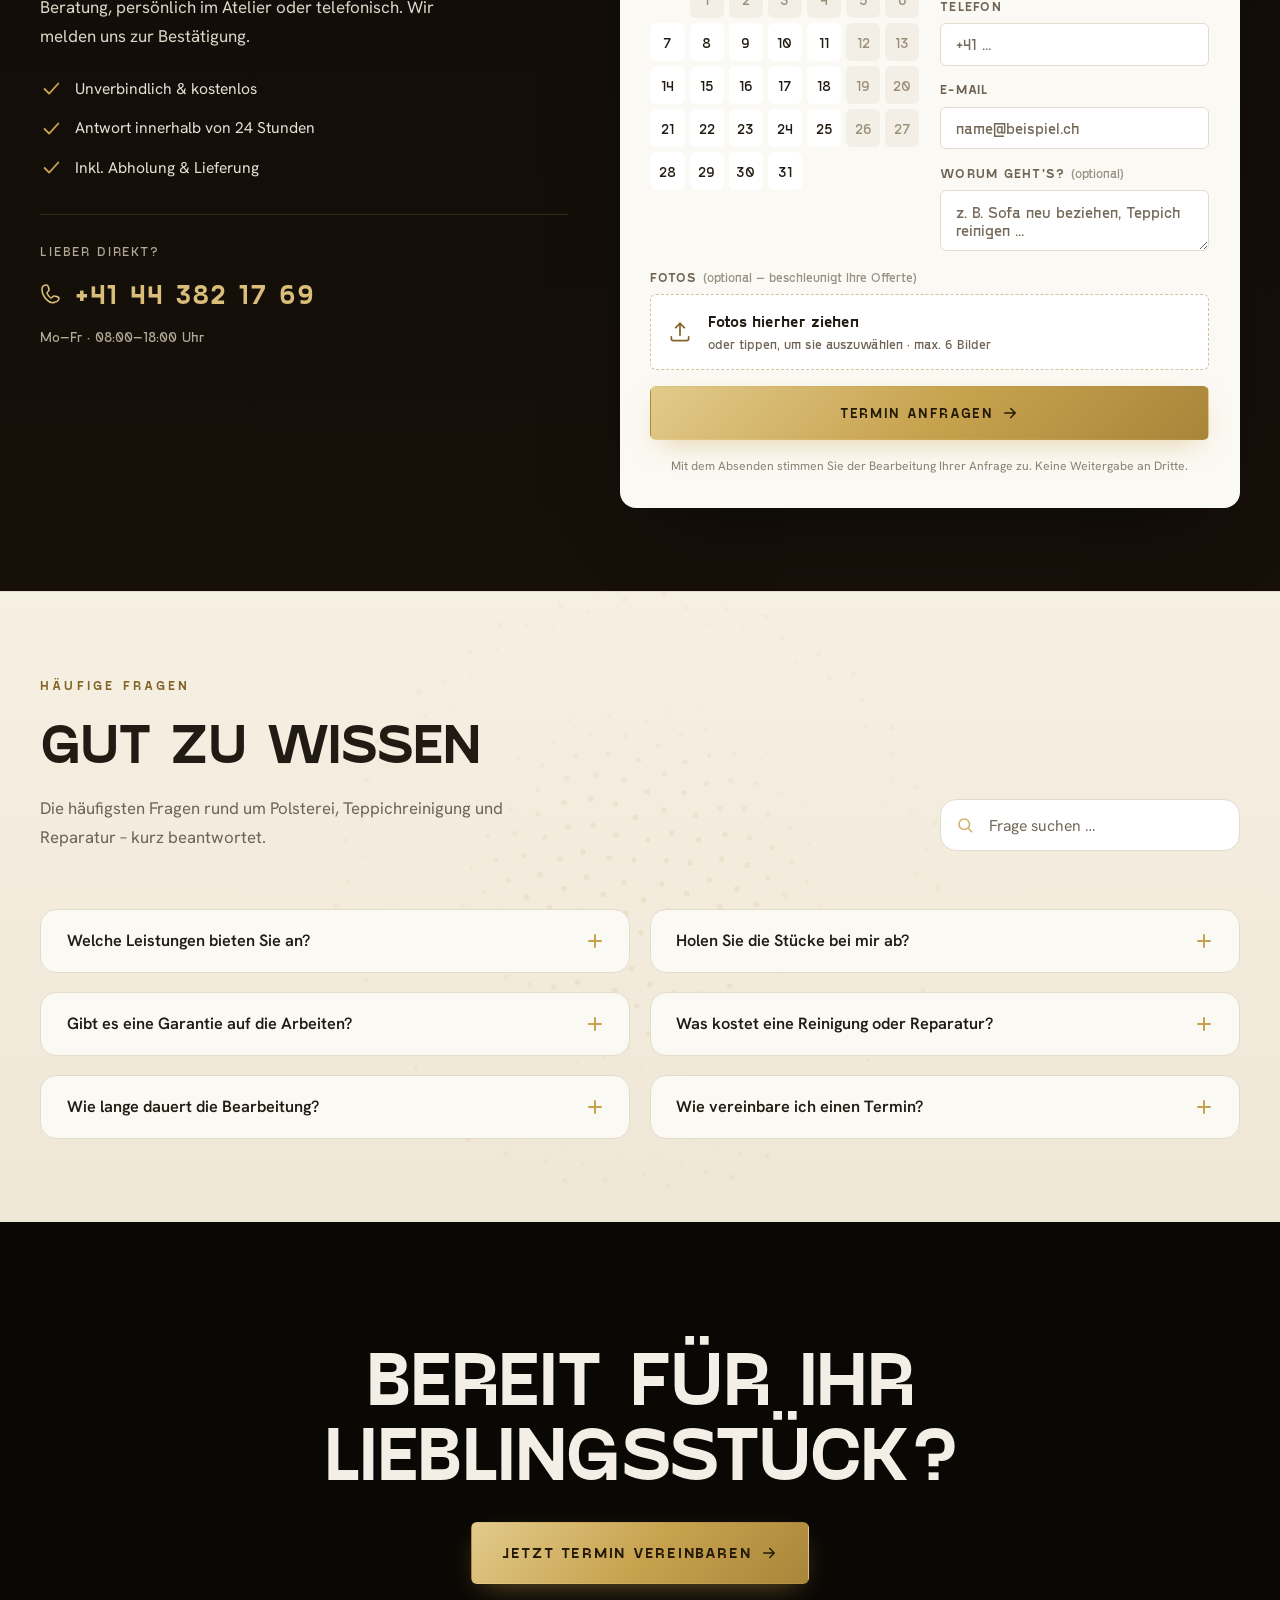
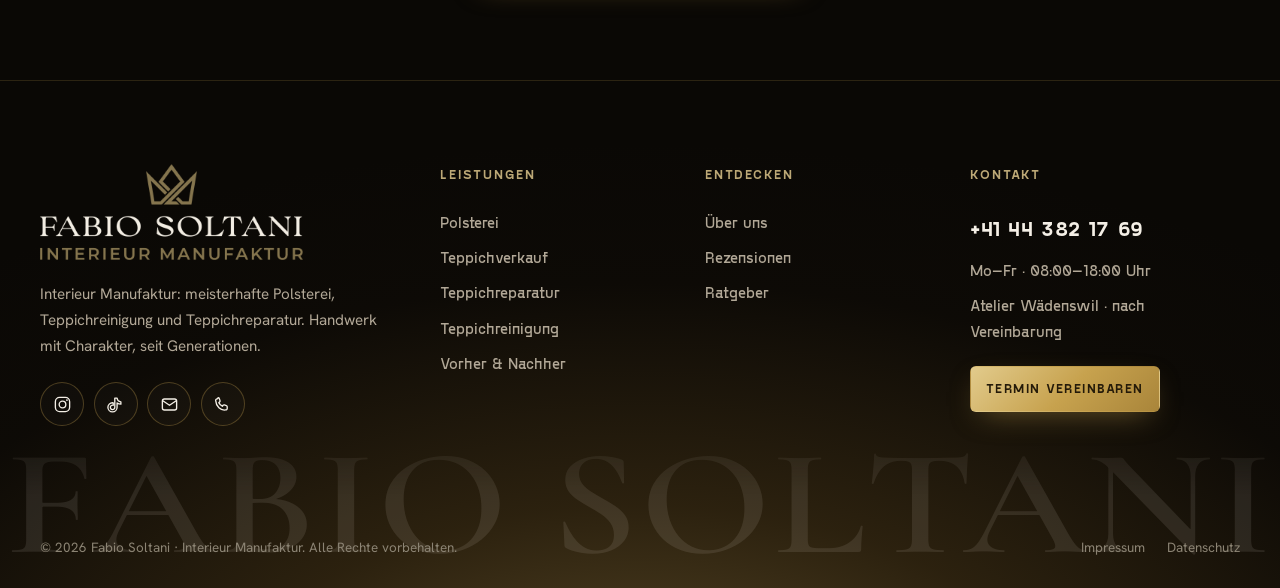
==== commit 59a0b536: "Update index.html" ====
--- a/index.html
+++ b/index.html
@@ -30,7 +30,7 @@
 <link rel="preload" as="font" type="font/woff" href="assets/fonts/GoshaSans-Bold.woff" crossorigin>
 <link rel="preconnect" href="https://fonts.googleapis.com">
 <link rel="preconnect" href="https://fonts.gstatic.com" crossorigin>
-<link rel="stylesheet" href="styles.css?v=178">
+<link rel="stylesheet" href="styles.css?v=179">
 <link rel="preconnect" href="https://api.fontshare.com" crossorigin>
 <link href="https://fonts.googleapis.com/css2?family=Allura&family=Cormorant+Garamond:ital,wght@0,500;0,600;0,700;1,500&family=Hanken+Grotesk:wght@400;500;600;700&display=swap" rel="stylesheet">
 
@@ -809,6 +809,6 @@
   <a class="btn btn-gold" href="#termin">Termin</a>
 </div>
 
-<script src="script.js?v=136"></script>
+<script src="script.js?v=137"></script>
 </body>
 </html>
--- a/styles.css
+++ b/styles.css
@@ -220,7 +220,6 @@
 .hero-scrim{background:
   linear-gradient(100deg,rgba(8,6,4,.88) 0%,rgba(8,6,4,.6) 30%,rgba(8,6,4,.24) 54%,rgba(8,6,4,0) 78%),
   linear-gradient(0deg,rgba(8,6,4,.5) 0%,rgba(8,6,4,0) 18%)}
-.hero .media-video,.hero .media-fallback{filter:brightness(1.08) saturate(1.05)}
 @media (max-width:768px){.hero-scrim{background:
   linear-gradient(180deg,rgba(8,6,4,.55) 0%,rgba(8,6,4,.4) 44%,rgba(8,6,4,.58) 100%),
   linear-gradient(0deg,rgba(8,6,4,.5) 0%,rgba(8,6,4,0) 26%)}}
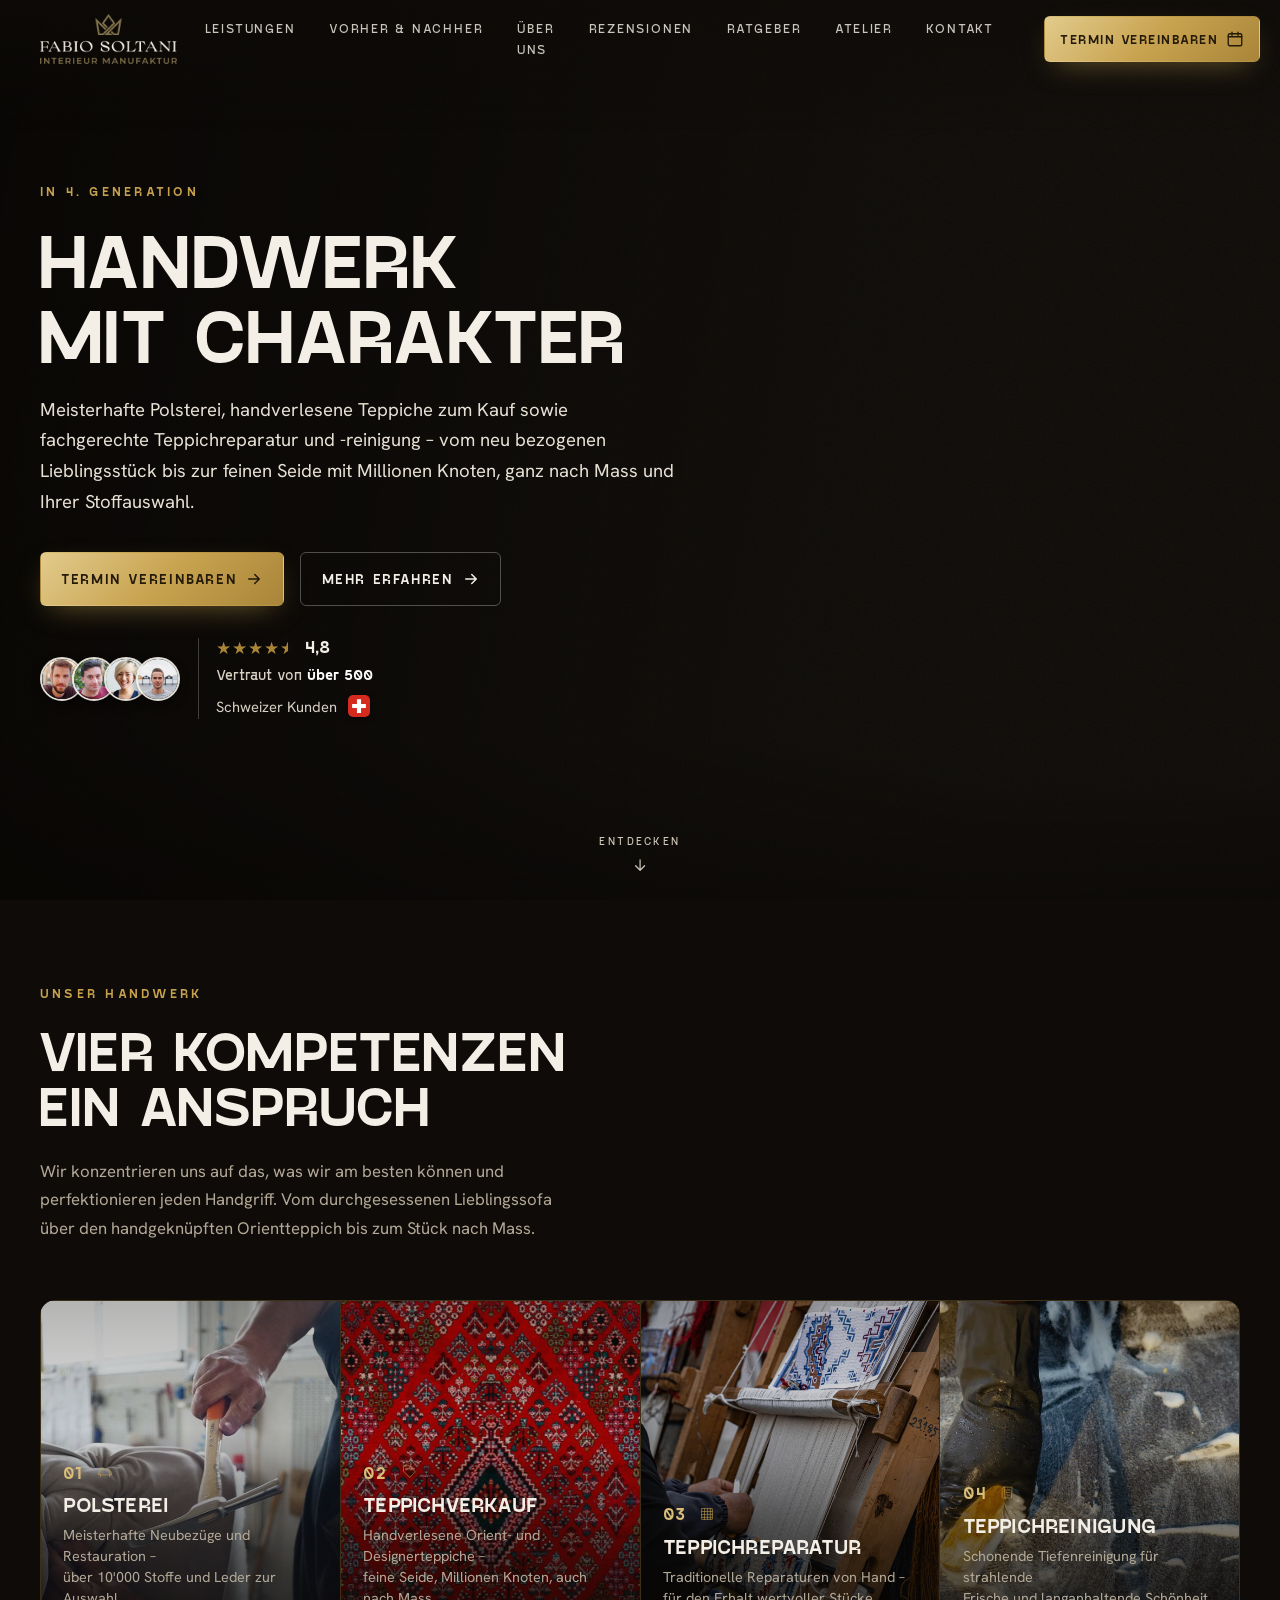
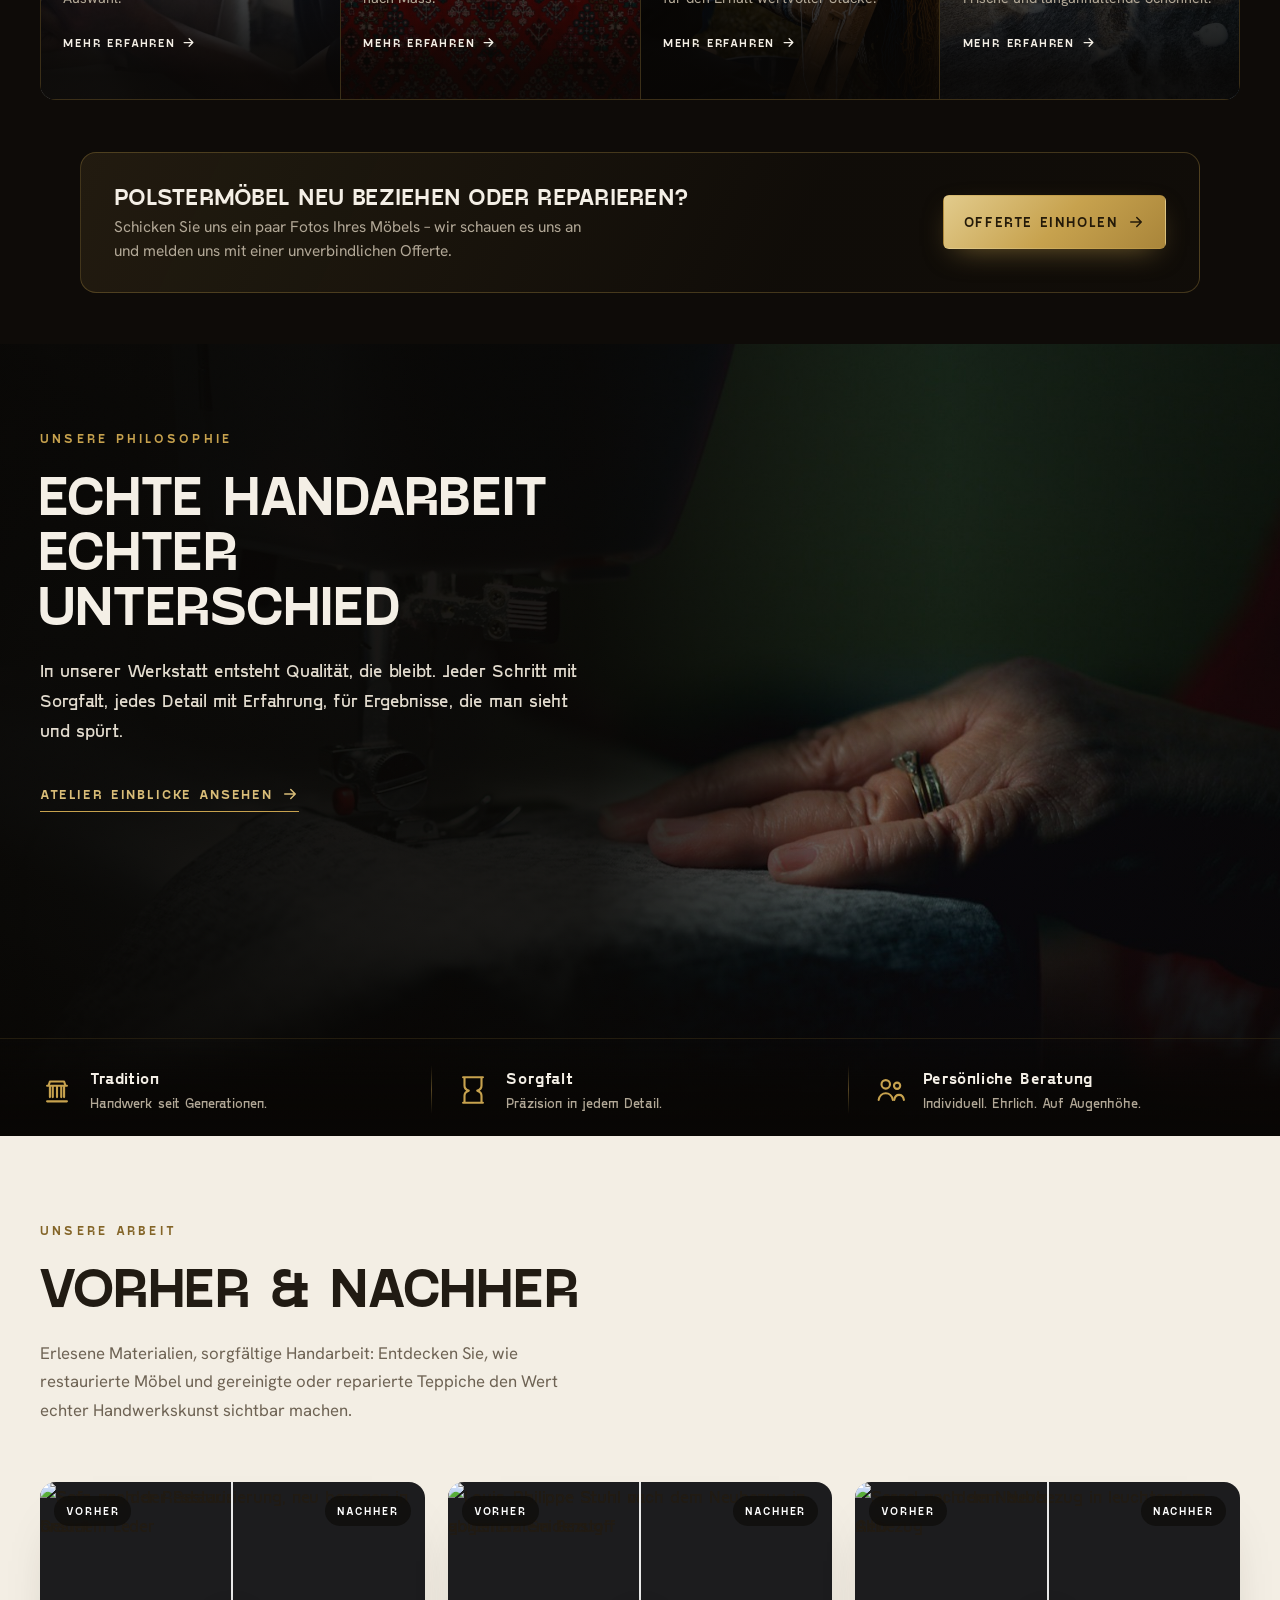
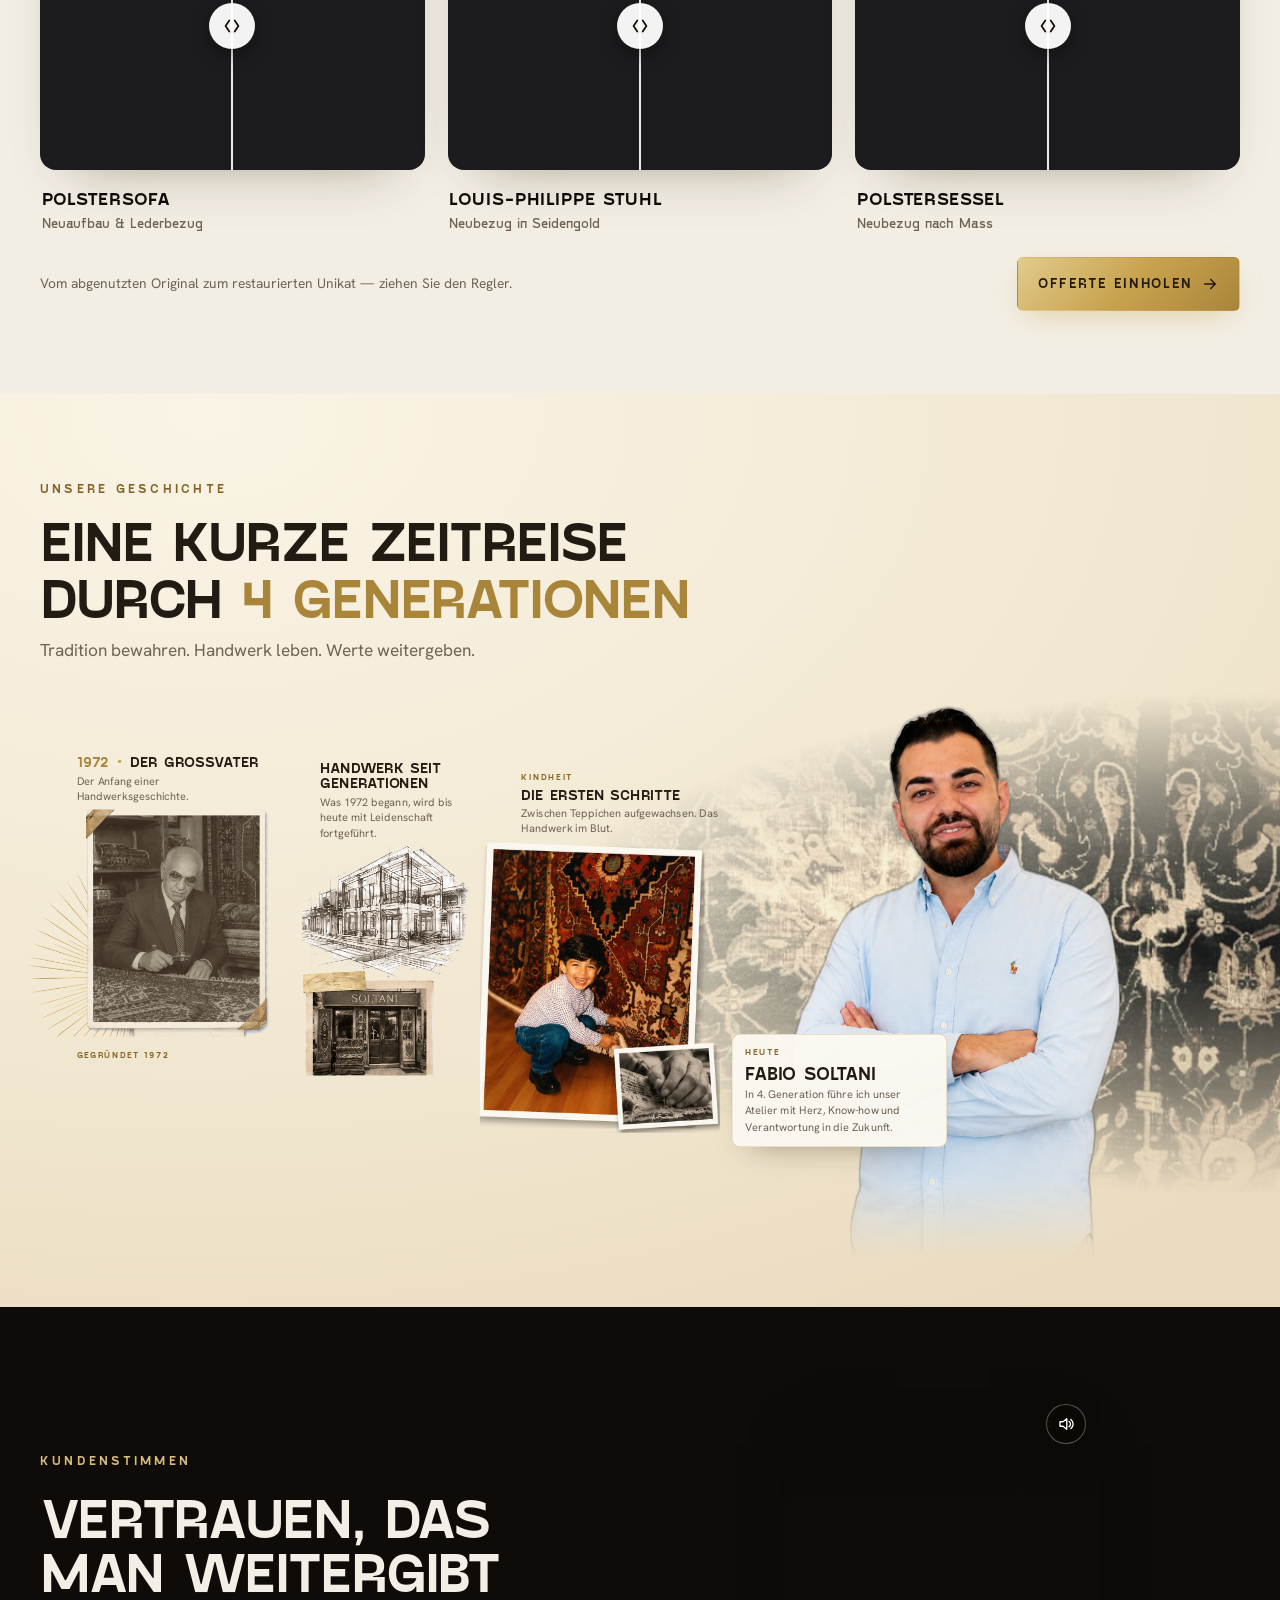
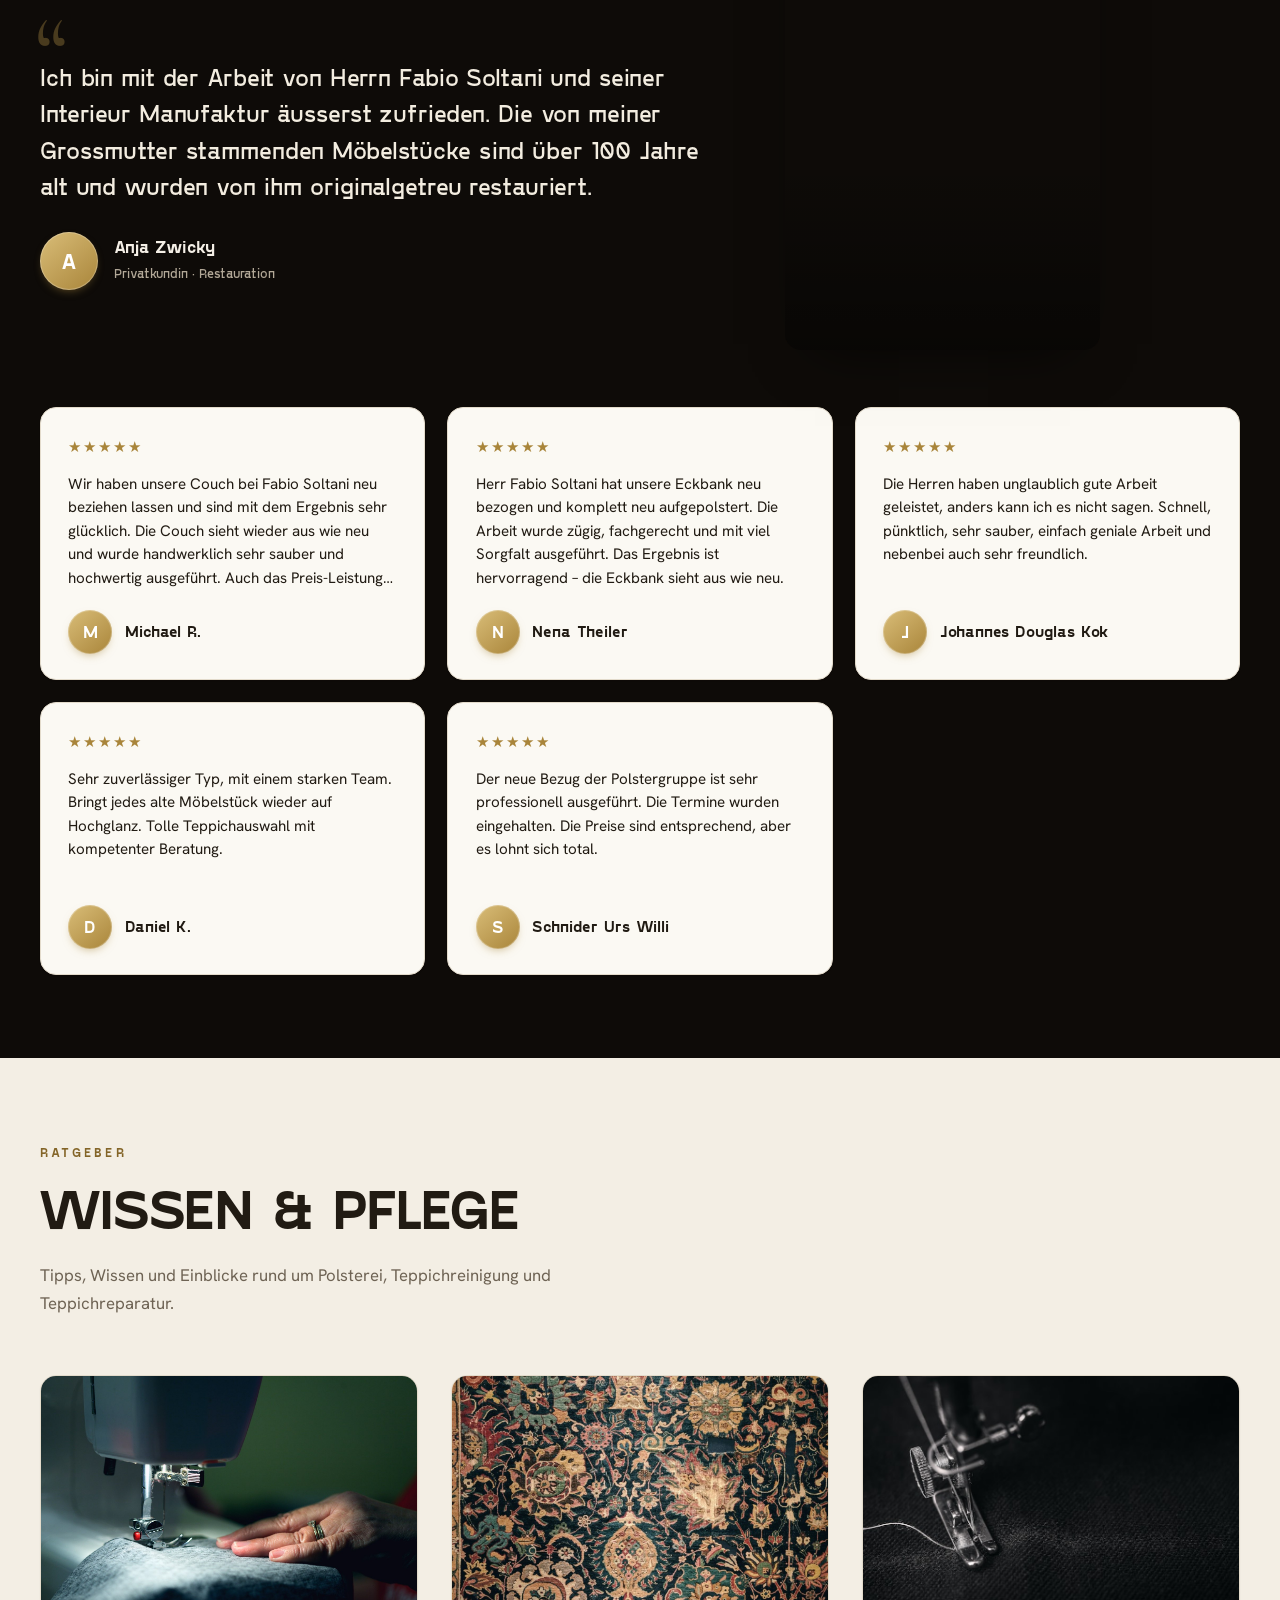
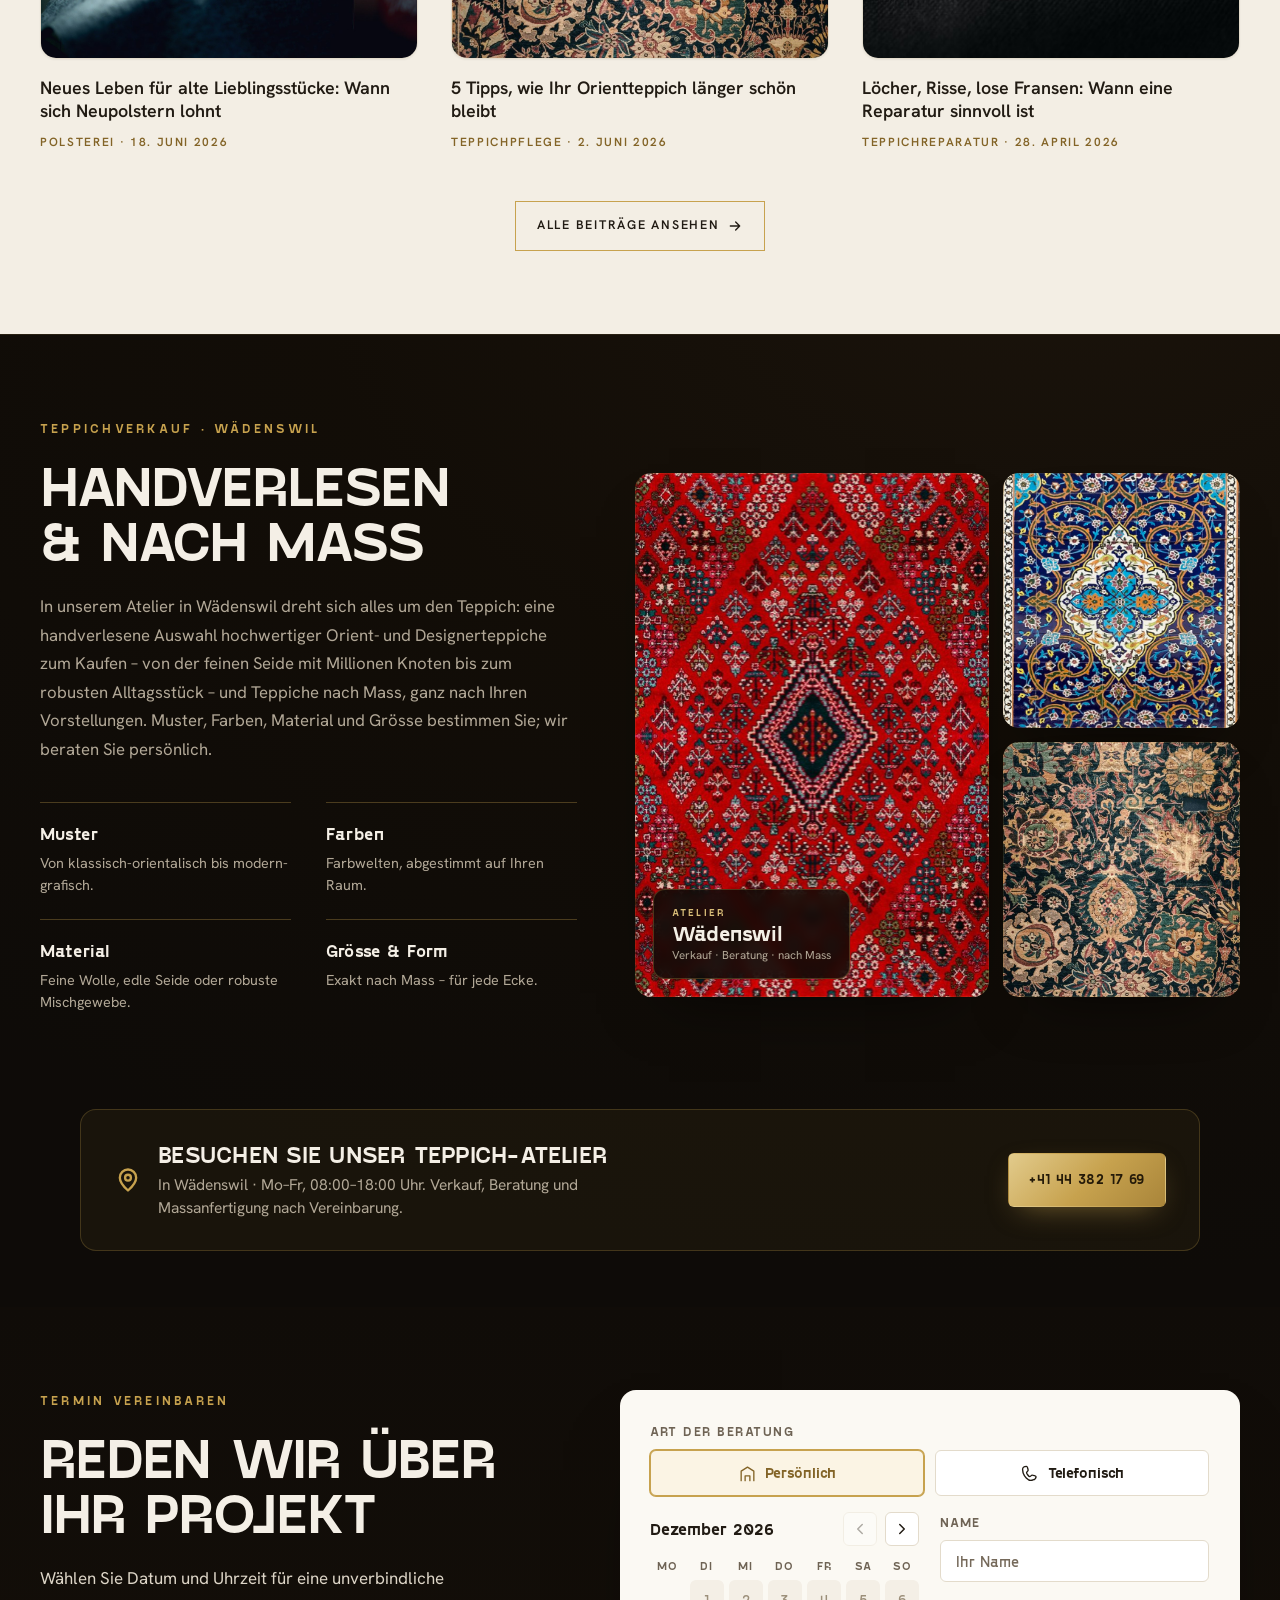
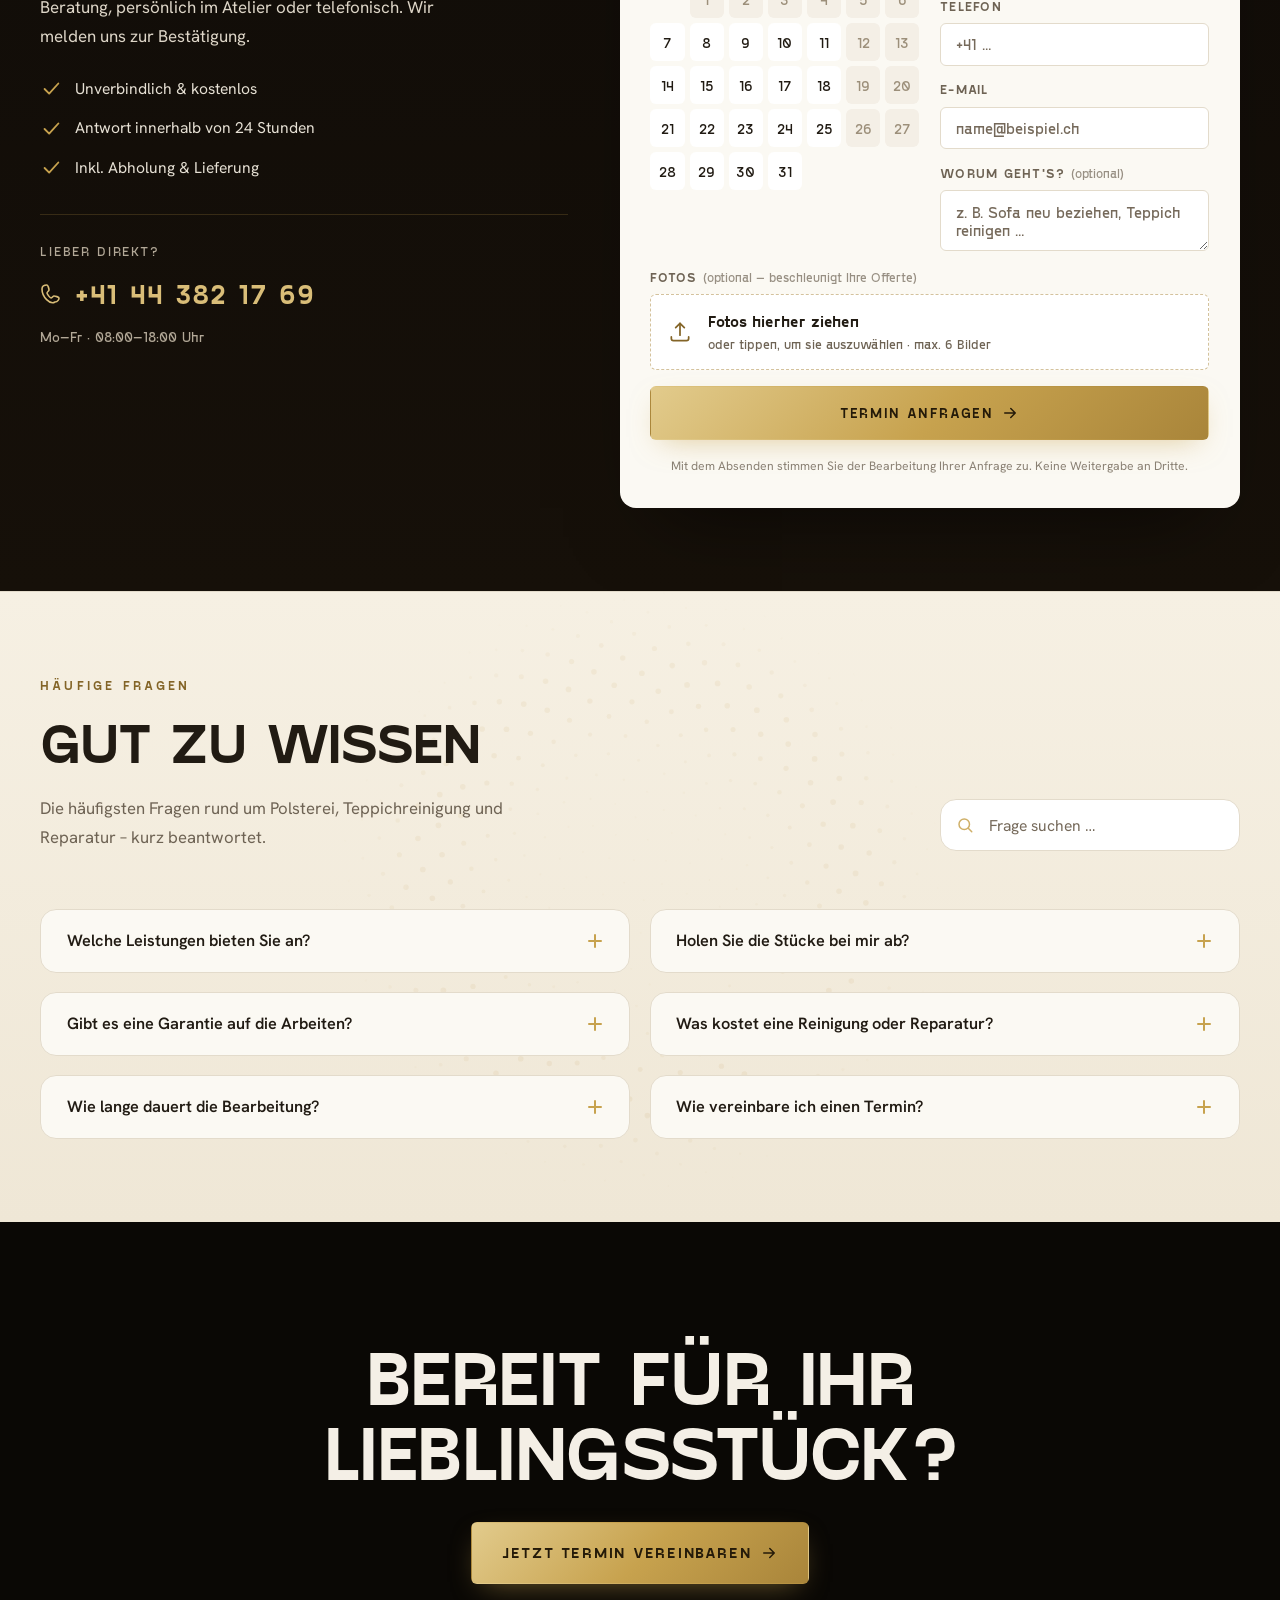
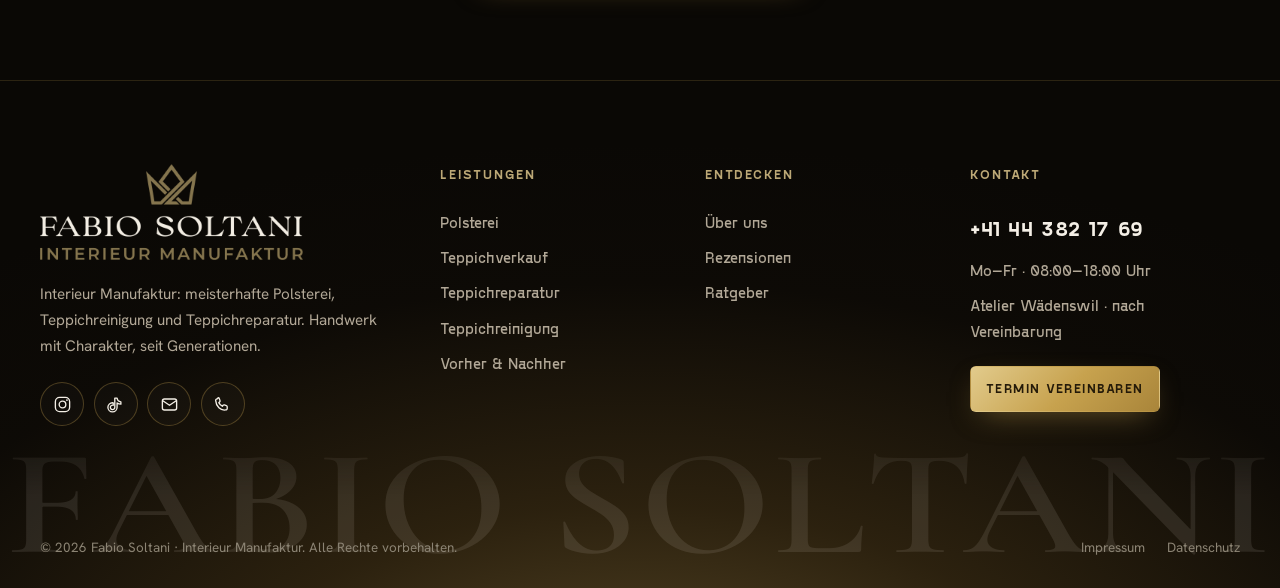
==== commit c7f61ba9: "Update index.html" ====
--- a/index.html
+++ b/index.html
@@ -30,7 +30,7 @@
 <link rel="preload" as="font" type="font/woff" href="assets/fonts/GoshaSans-Bold.woff" crossorigin>
 <link rel="preconnect" href="https://fonts.googleapis.com">
 <link rel="preconnect" href="https://fonts.gstatic.com" crossorigin>
-<link rel="stylesheet" href="styles.css?v=179">
+<link rel="stylesheet" href="styles.css?v=180">
 <link rel="preconnect" href="https://api.fontshare.com" crossorigin>
 <link href="https://fonts.googleapis.com/css2?family=Allura&family=Cormorant+Garamond:ital,wght@0,500;0,600;0,700;1,500&family=Hanken+Grotesk:wght@400;500;600;700&display=swap" rel="stylesheet">
 
--- a/styles.css
+++ b/styles.css
@@ -218,9 +218,12 @@
 @media (prefers-reduced-motion:reduce){.media-fallback{animation:none}}
 
 .hero-scrim{background:
+  radial-gradient(130% 125% at 62% 40%,transparent 47%,rgba(6,4,2,.52) 100%),
   linear-gradient(100deg,rgba(8,6,4,.88) 0%,rgba(8,6,4,.6) 30%,rgba(8,6,4,.24) 54%,rgba(8,6,4,0) 78%),
   linear-gradient(0deg,rgba(8,6,4,.5) 0%,rgba(8,6,4,0) 18%)}
+.hero .media-video,.hero .media-fallback{filter:brightness(.9) contrast(1.11) saturate(1.05) sepia(.06)}
 @media (max-width:768px){.hero-scrim{background:
+  radial-gradient(120% 95% at 50% 42%,transparent 54%,rgba(6,4,2,.46) 100%),
   linear-gradient(180deg,rgba(8,6,4,.55) 0%,rgba(8,6,4,.4) 44%,rgba(8,6,4,.58) 100%),
   linear-gradient(0deg,rgba(8,6,4,.5) 0%,rgba(8,6,4,0) 26%)}}
 .philo-scrim{background:
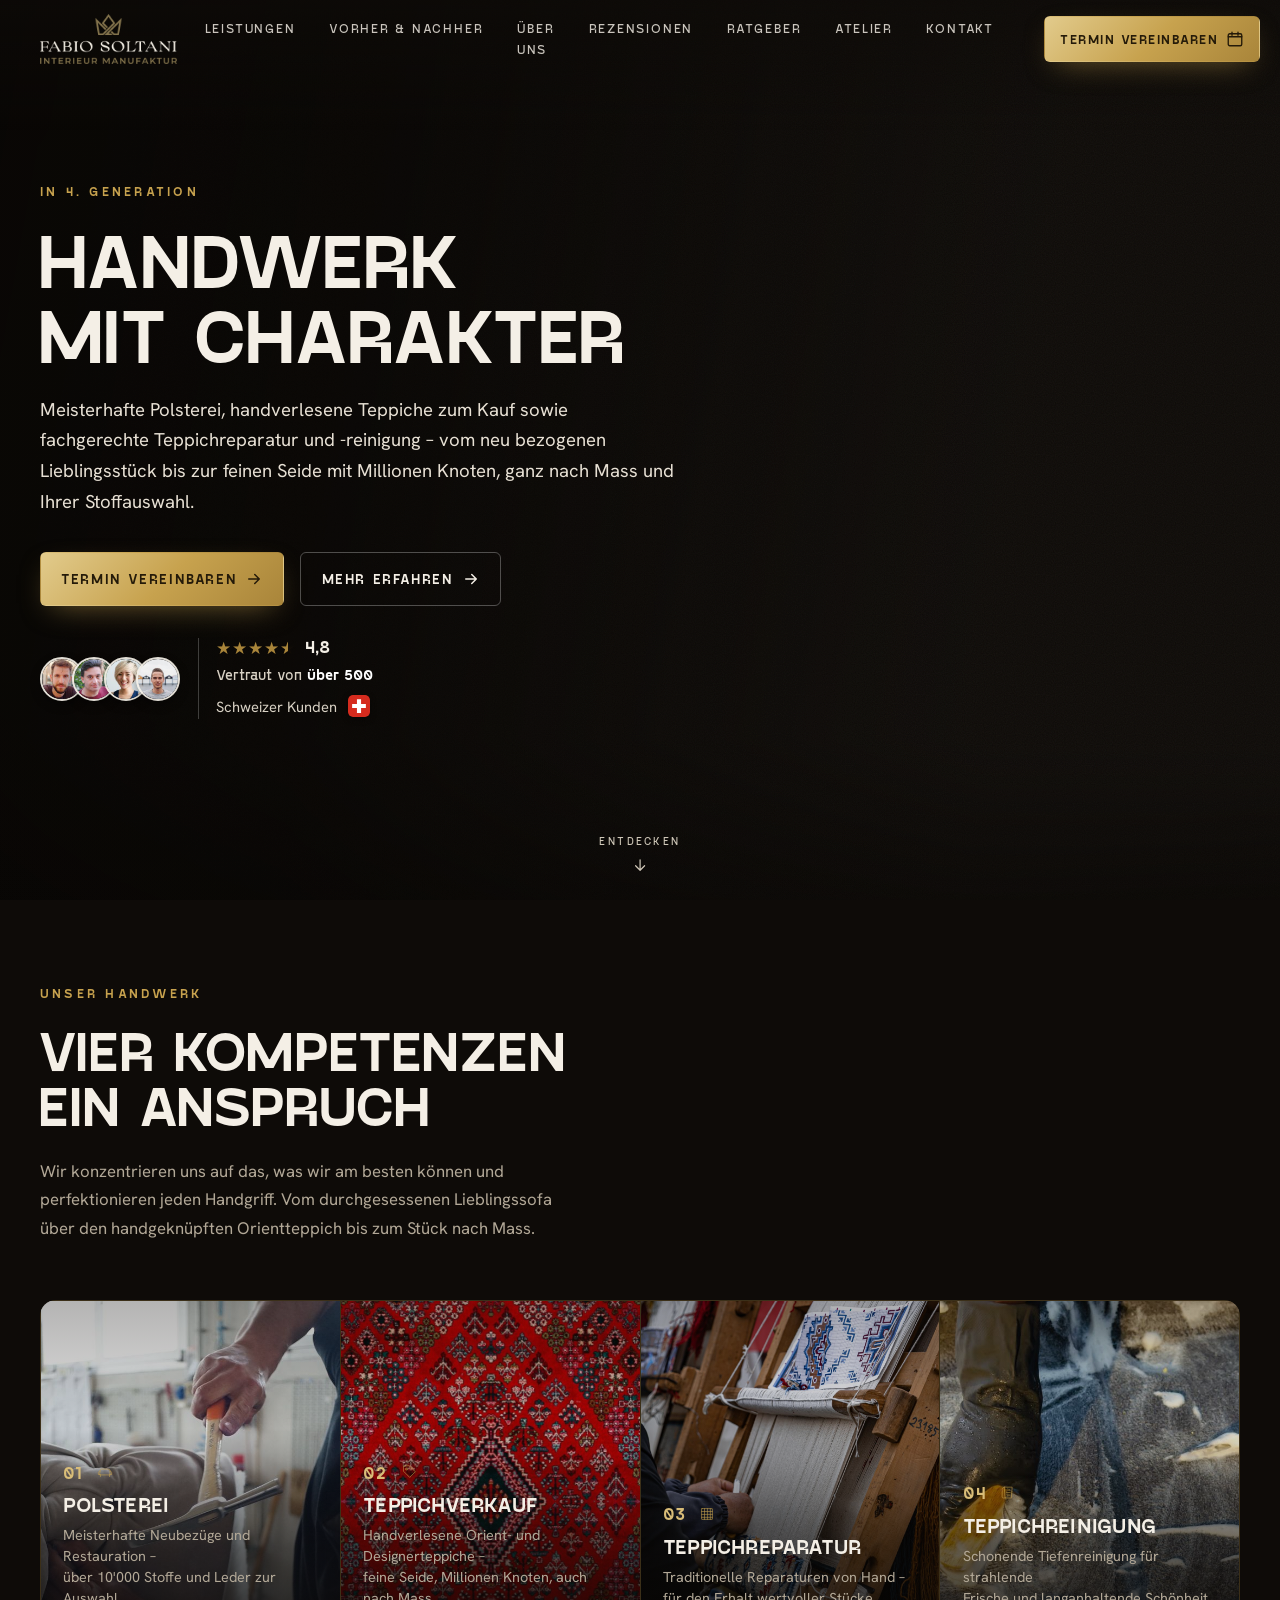
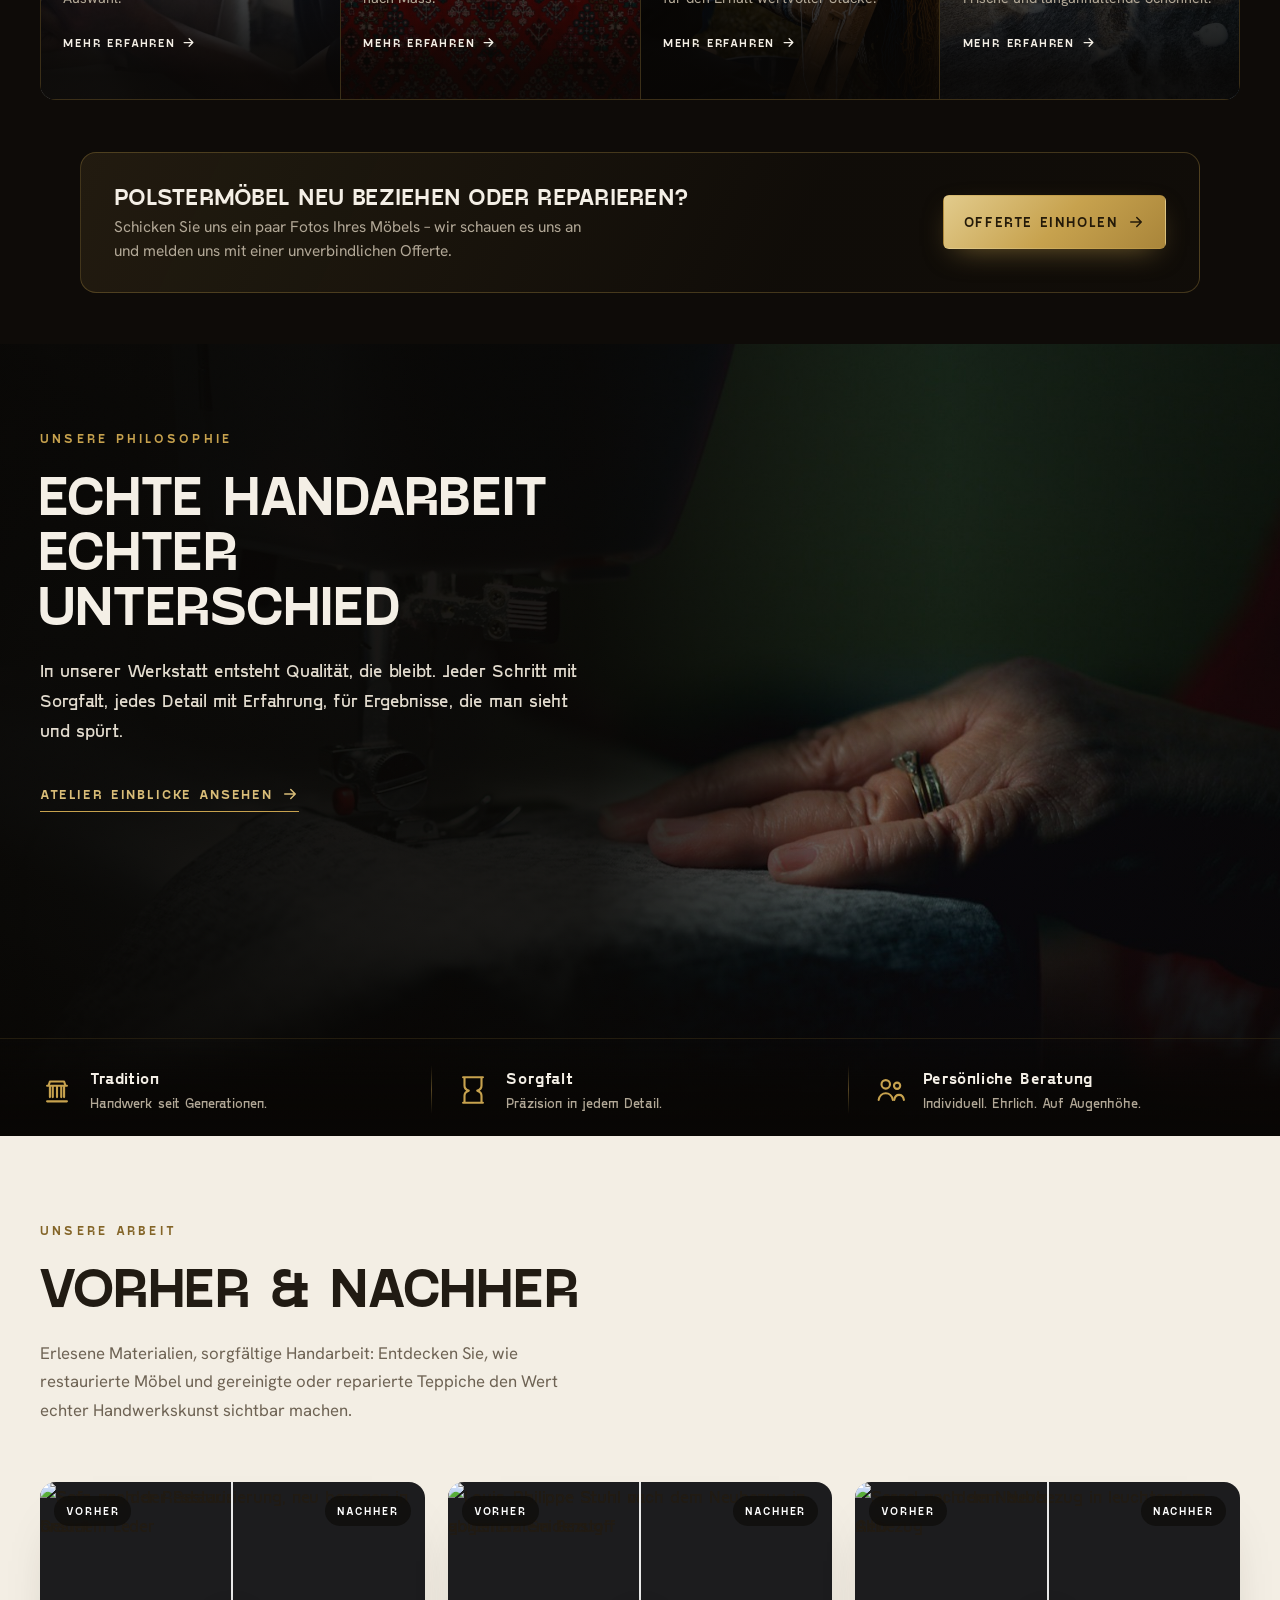
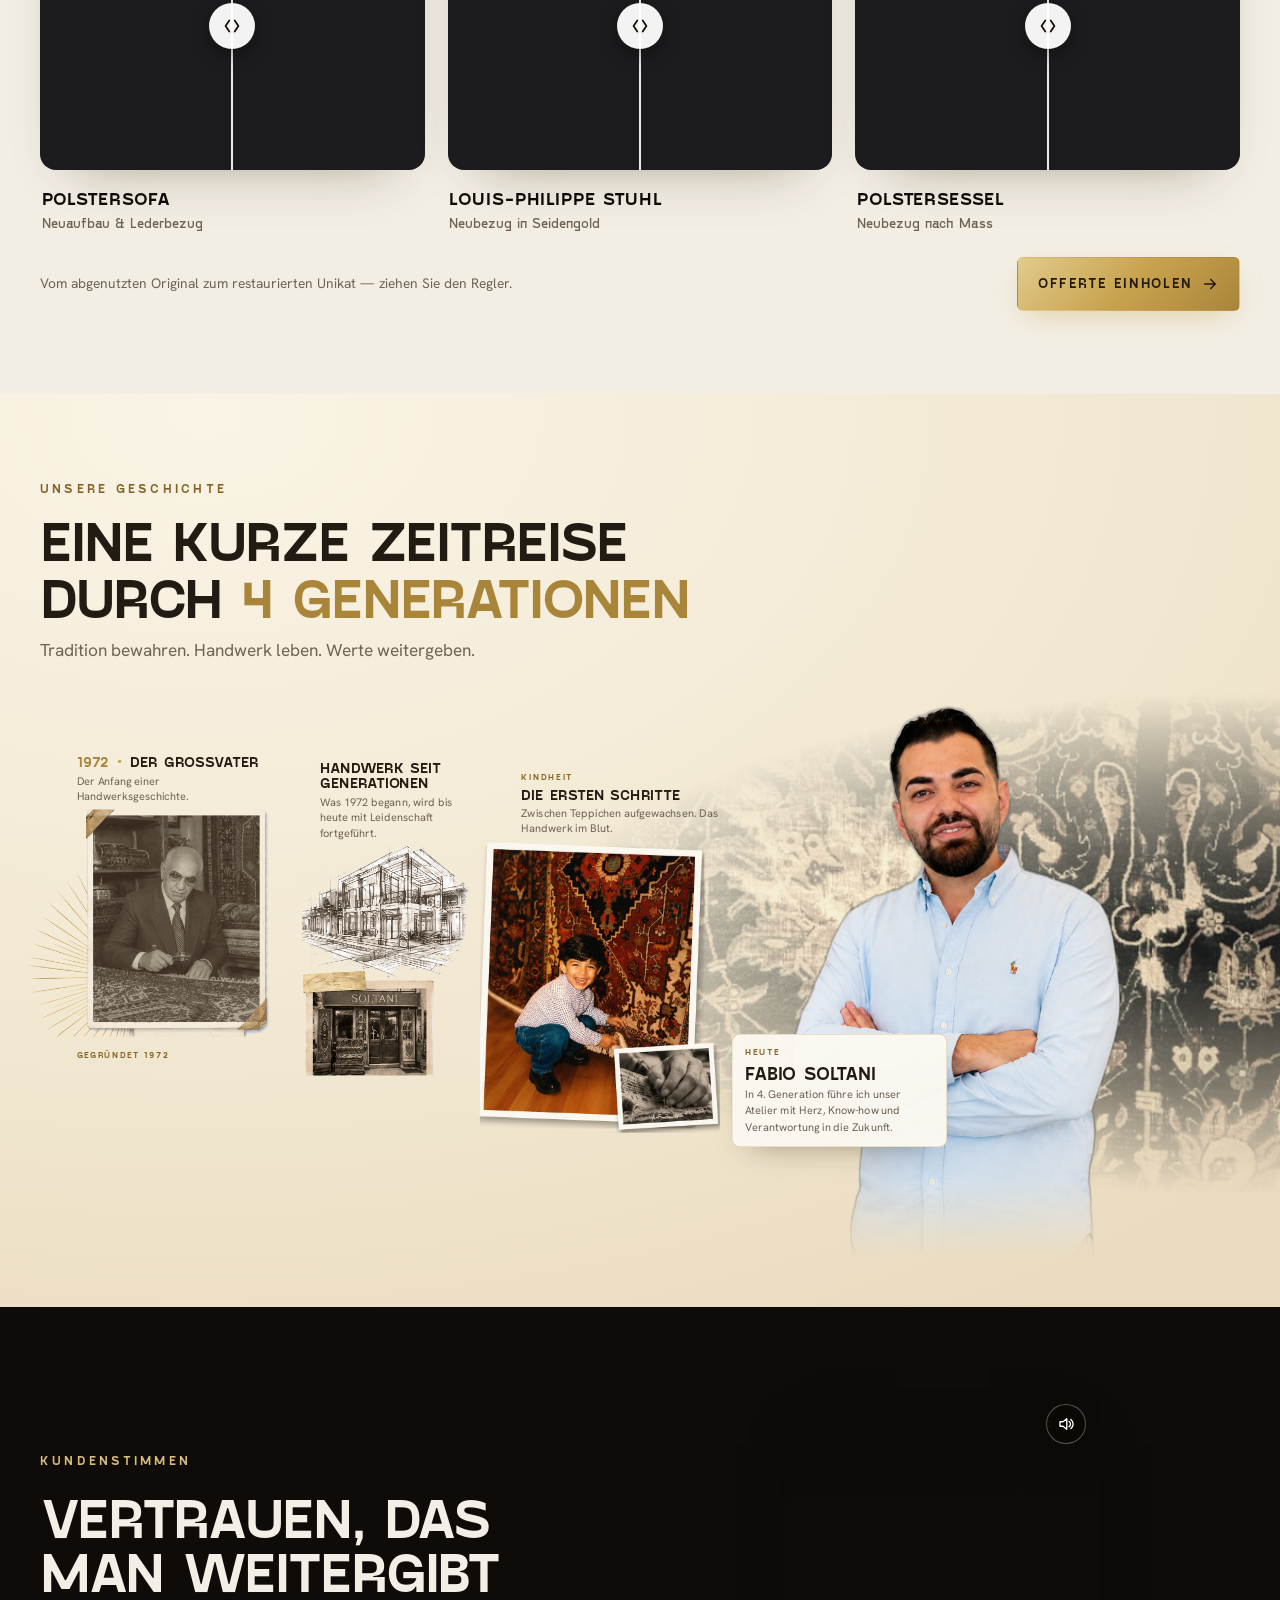
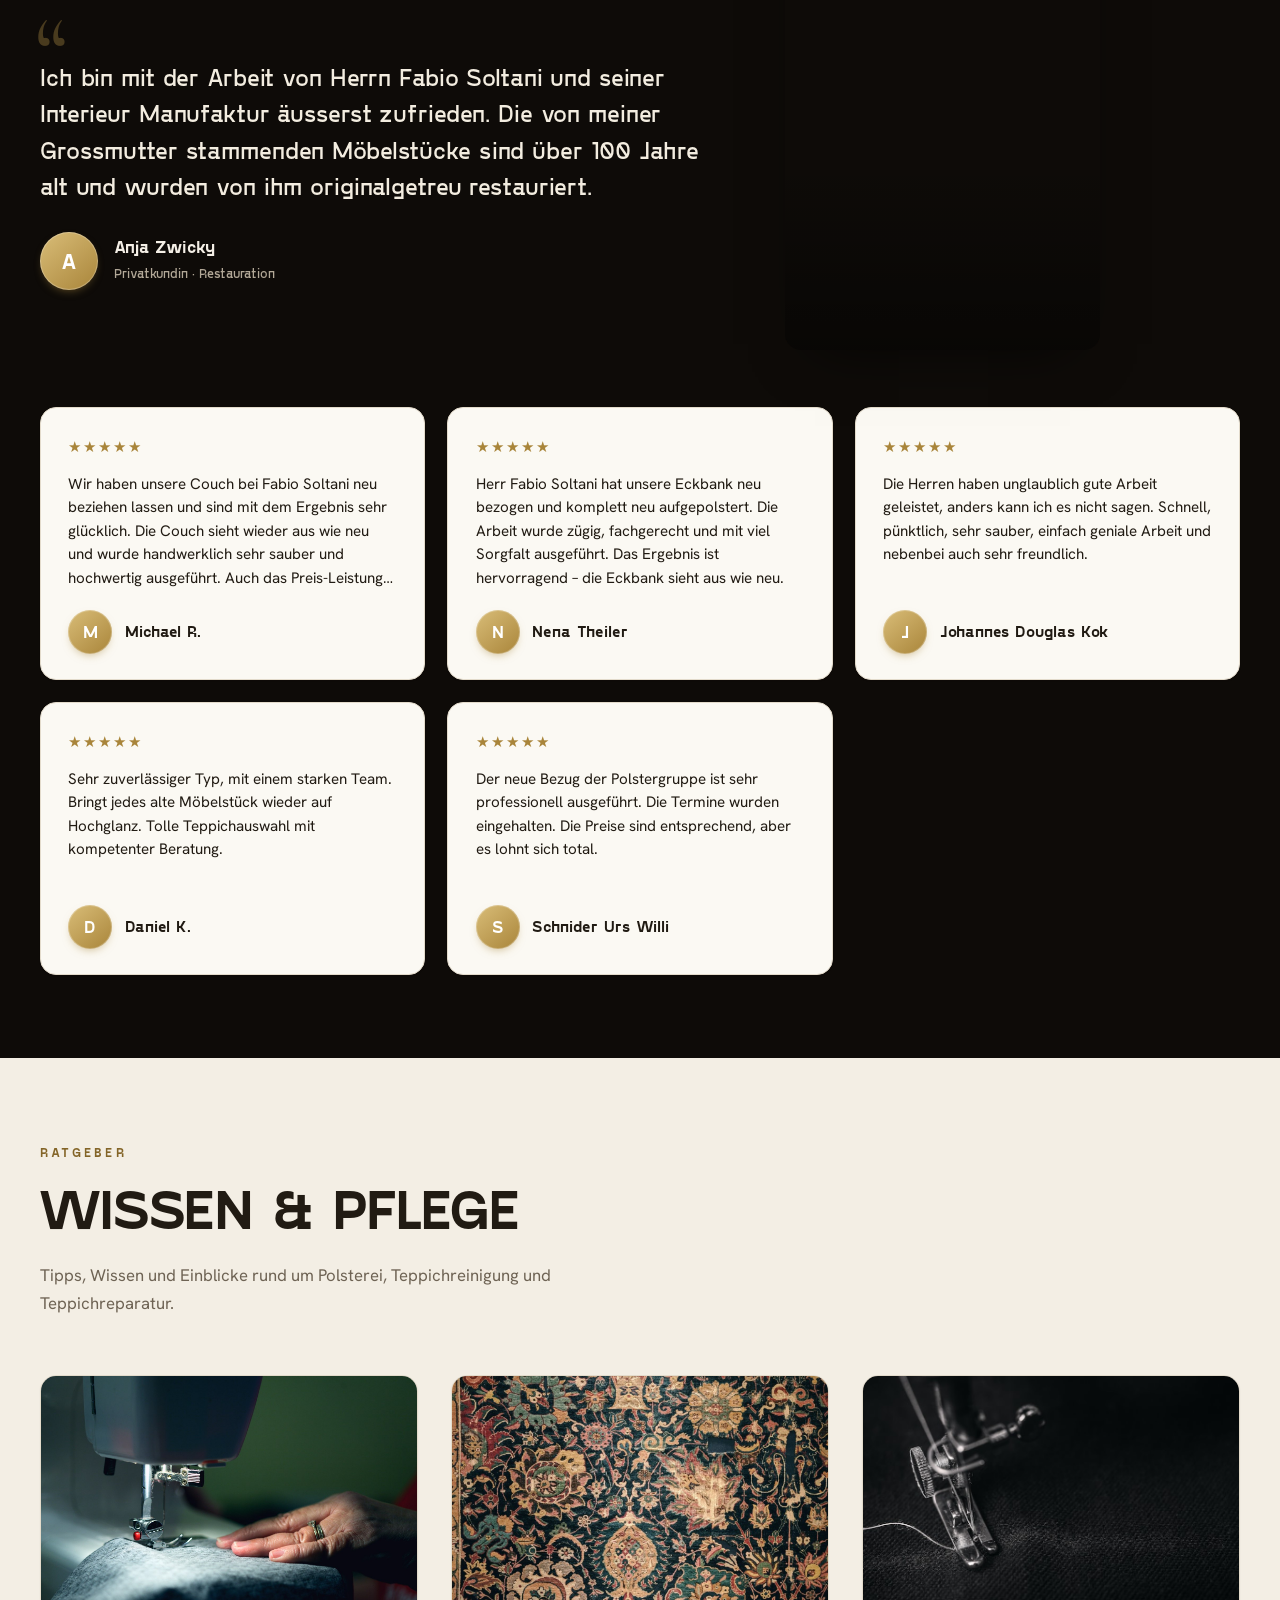
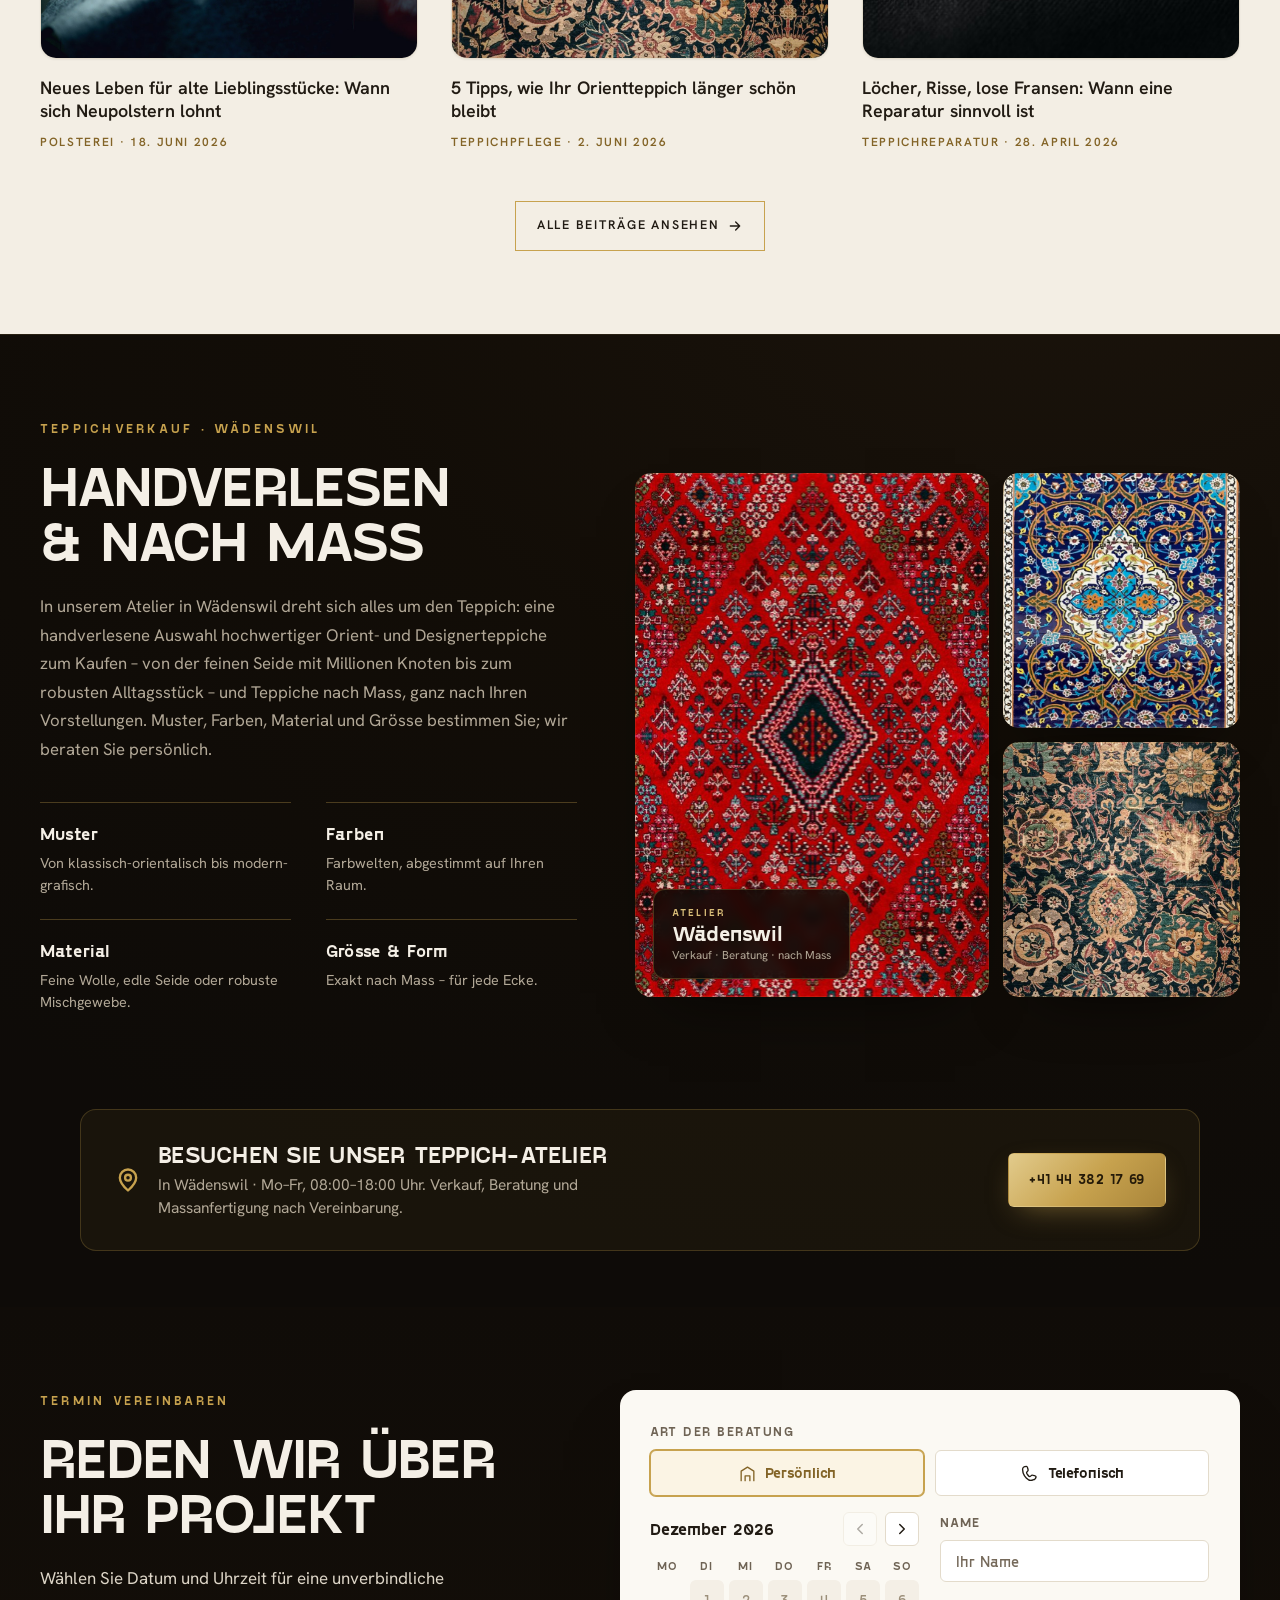
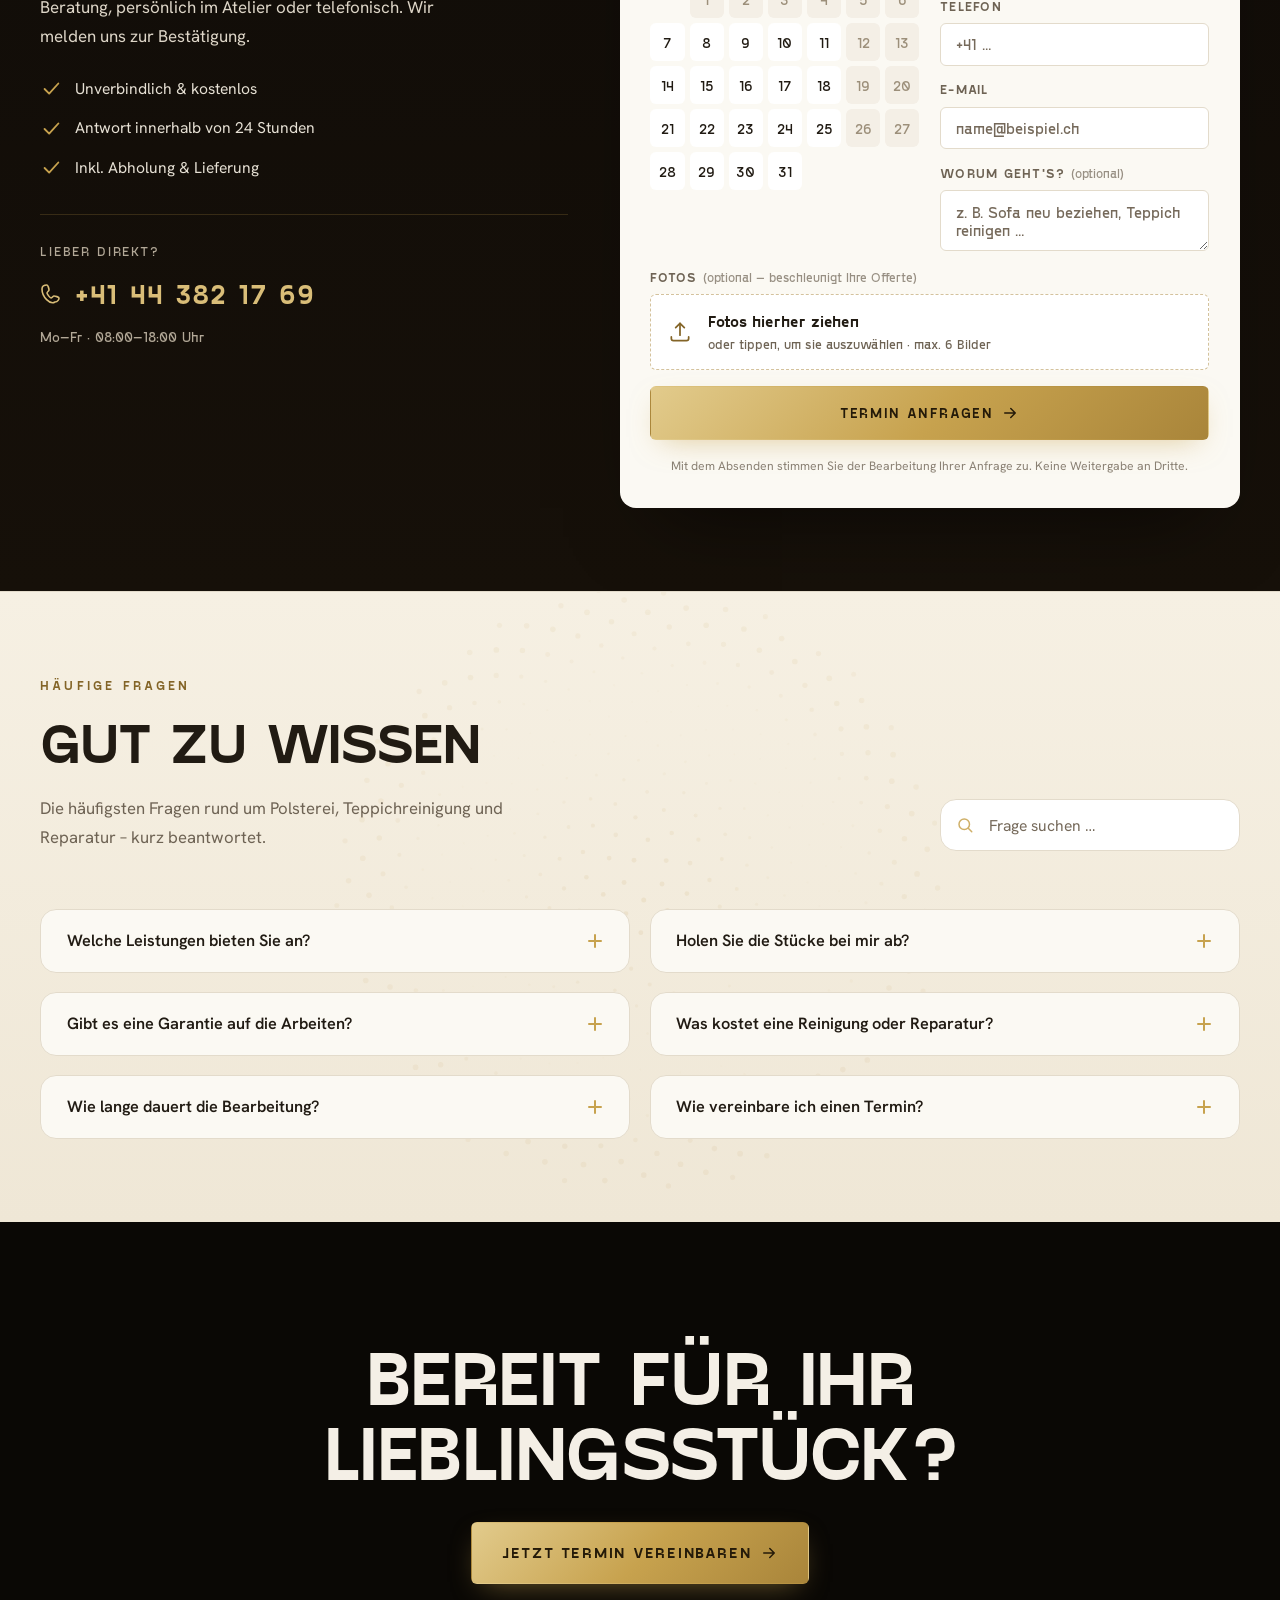
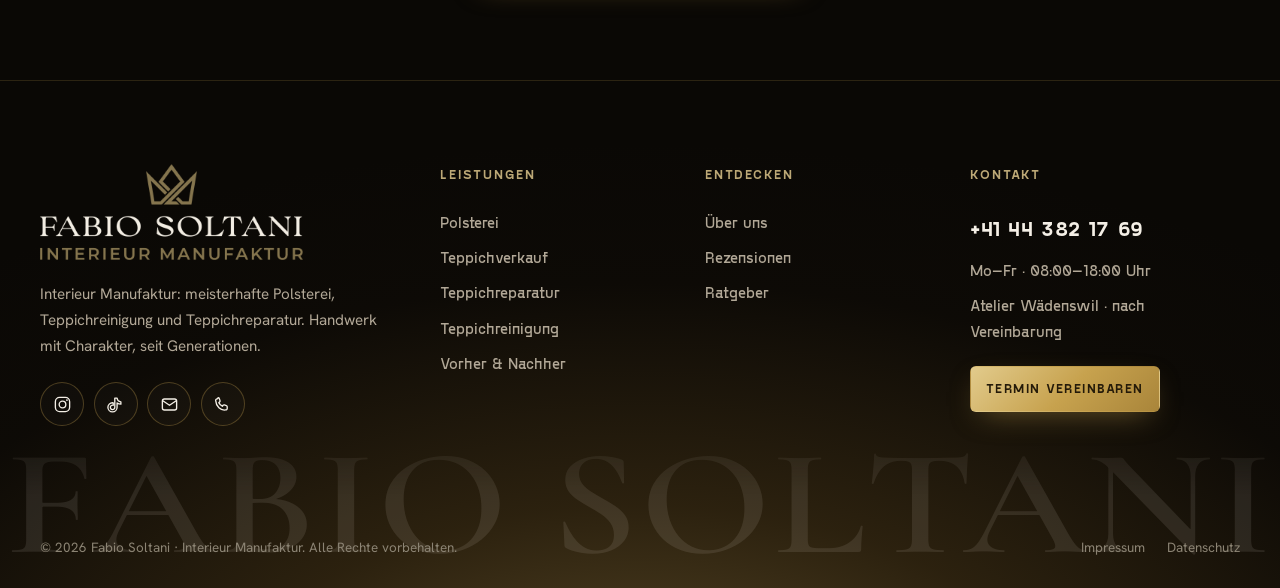
==== commit 9d1907ed: "Update index.html" ====
--- a/index.html
+++ b/index.html
@@ -30,7 +30,7 @@
 <link rel="preload" as="font" type="font/woff" href="assets/fonts/GoshaSans-Bold.woff" crossorigin>
 <link rel="preconnect" href="https://fonts.googleapis.com">
 <link rel="preconnect" href="https://fonts.gstatic.com" crossorigin>
-<link rel="stylesheet" href="styles.css?v=180">
+<link rel="stylesheet" href="styles.css?v=181">
 <link rel="preconnect" href="https://api.fontshare.com" crossorigin>
 <link href="https://fonts.googleapis.com/css2?family=Allura&family=Cormorant+Garamond:ital,wght@0,500;0,600;0,700;1,500&family=Hanken+Grotesk:wght@400;500;600;700&display=swap" rel="stylesheet">
 
--- a/styles.css
+++ b/styles.css
@@ -219,7 +219,7 @@
 
 .hero-scrim{background:
   radial-gradient(130% 125% at 62% 40%,transparent 47%,rgba(6,4,2,.52) 100%),
-  linear-gradient(100deg,rgba(8,6,4,.88) 0%,rgba(8,6,4,.6) 30%,rgba(8,6,4,.24) 54%,rgba(8,6,4,0) 78%),
+  linear-gradient(100deg,rgba(8,6,4,.94) 0%,rgba(8,6,4,.74) 30%,rgba(8,6,4,.34) 54%,rgba(8,6,4,0) 78%),
   linear-gradient(0deg,rgba(8,6,4,.5) 0%,rgba(8,6,4,0) 18%)}
 .hero .media-video,.hero .media-fallback{filter:brightness(.9) contrast(1.11) saturate(1.05) sepia(.06)}
 @media (max-width:768px){.hero-scrim{background:
